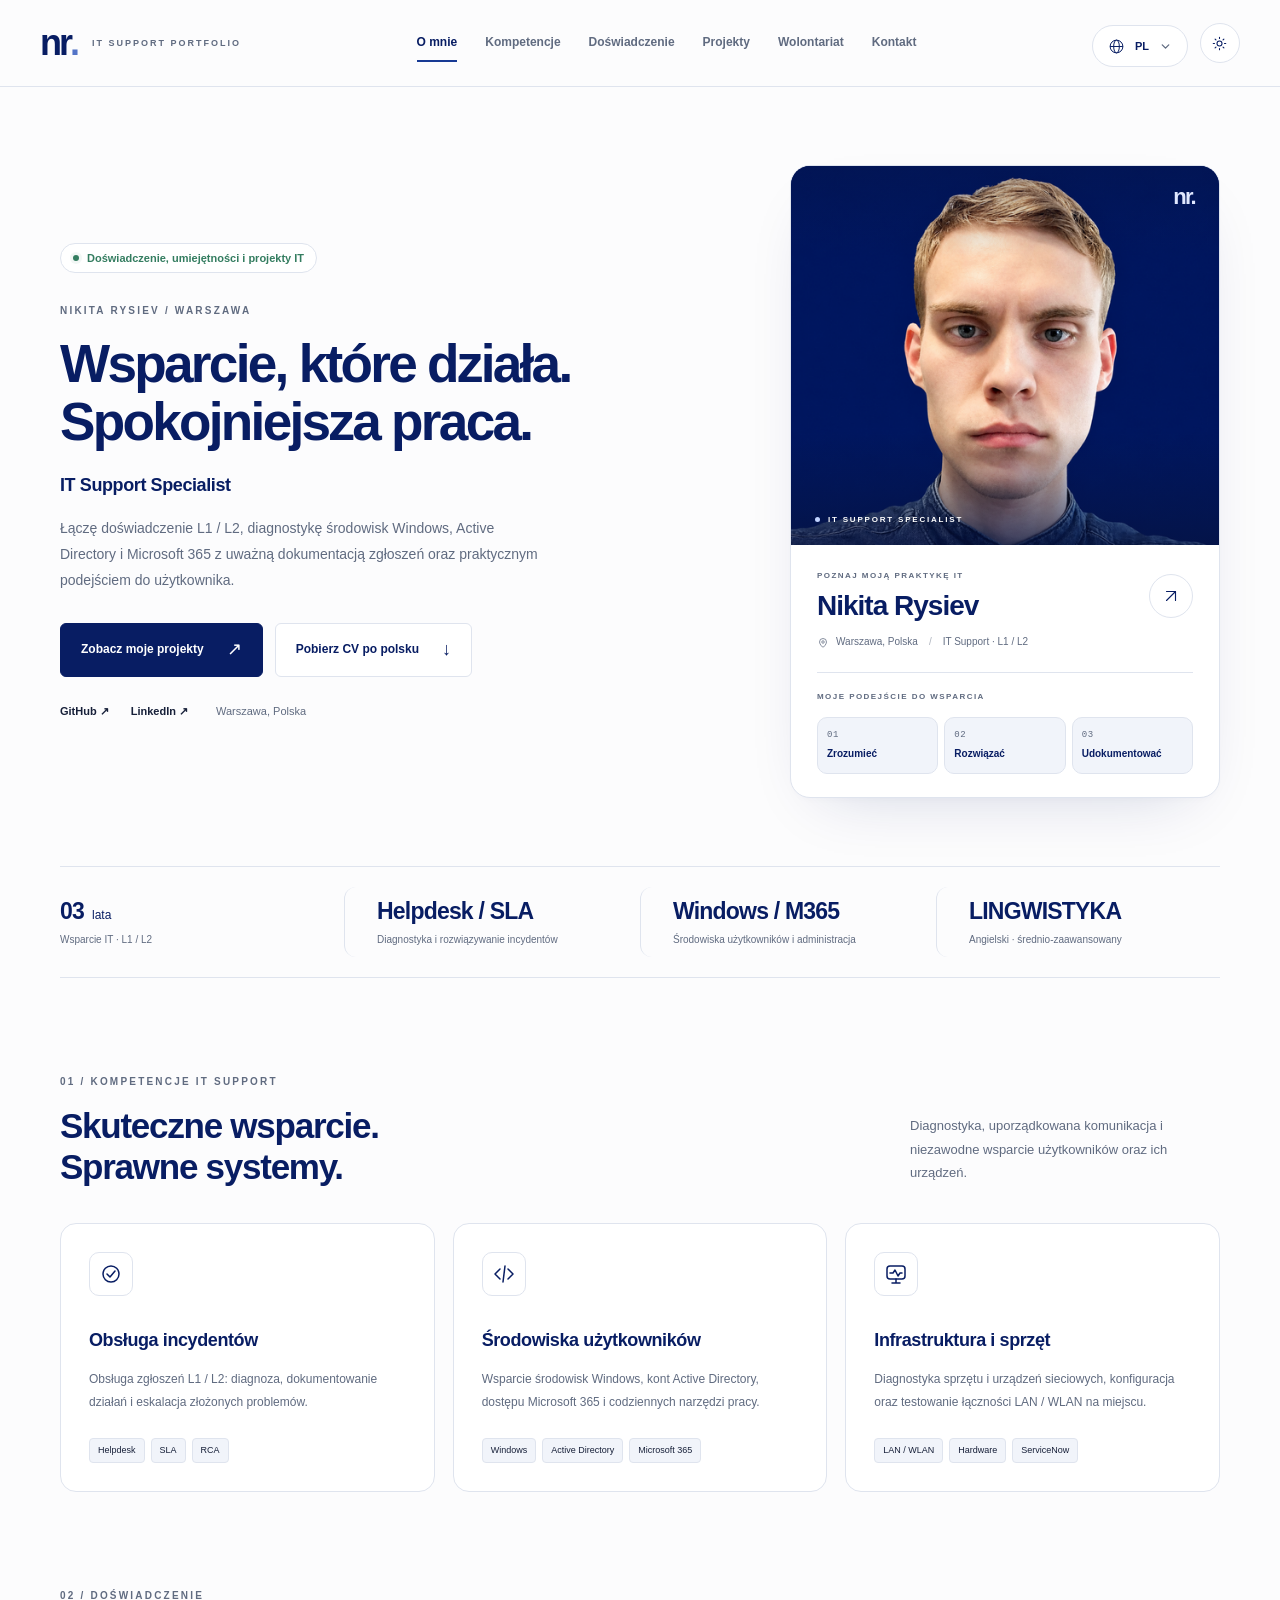
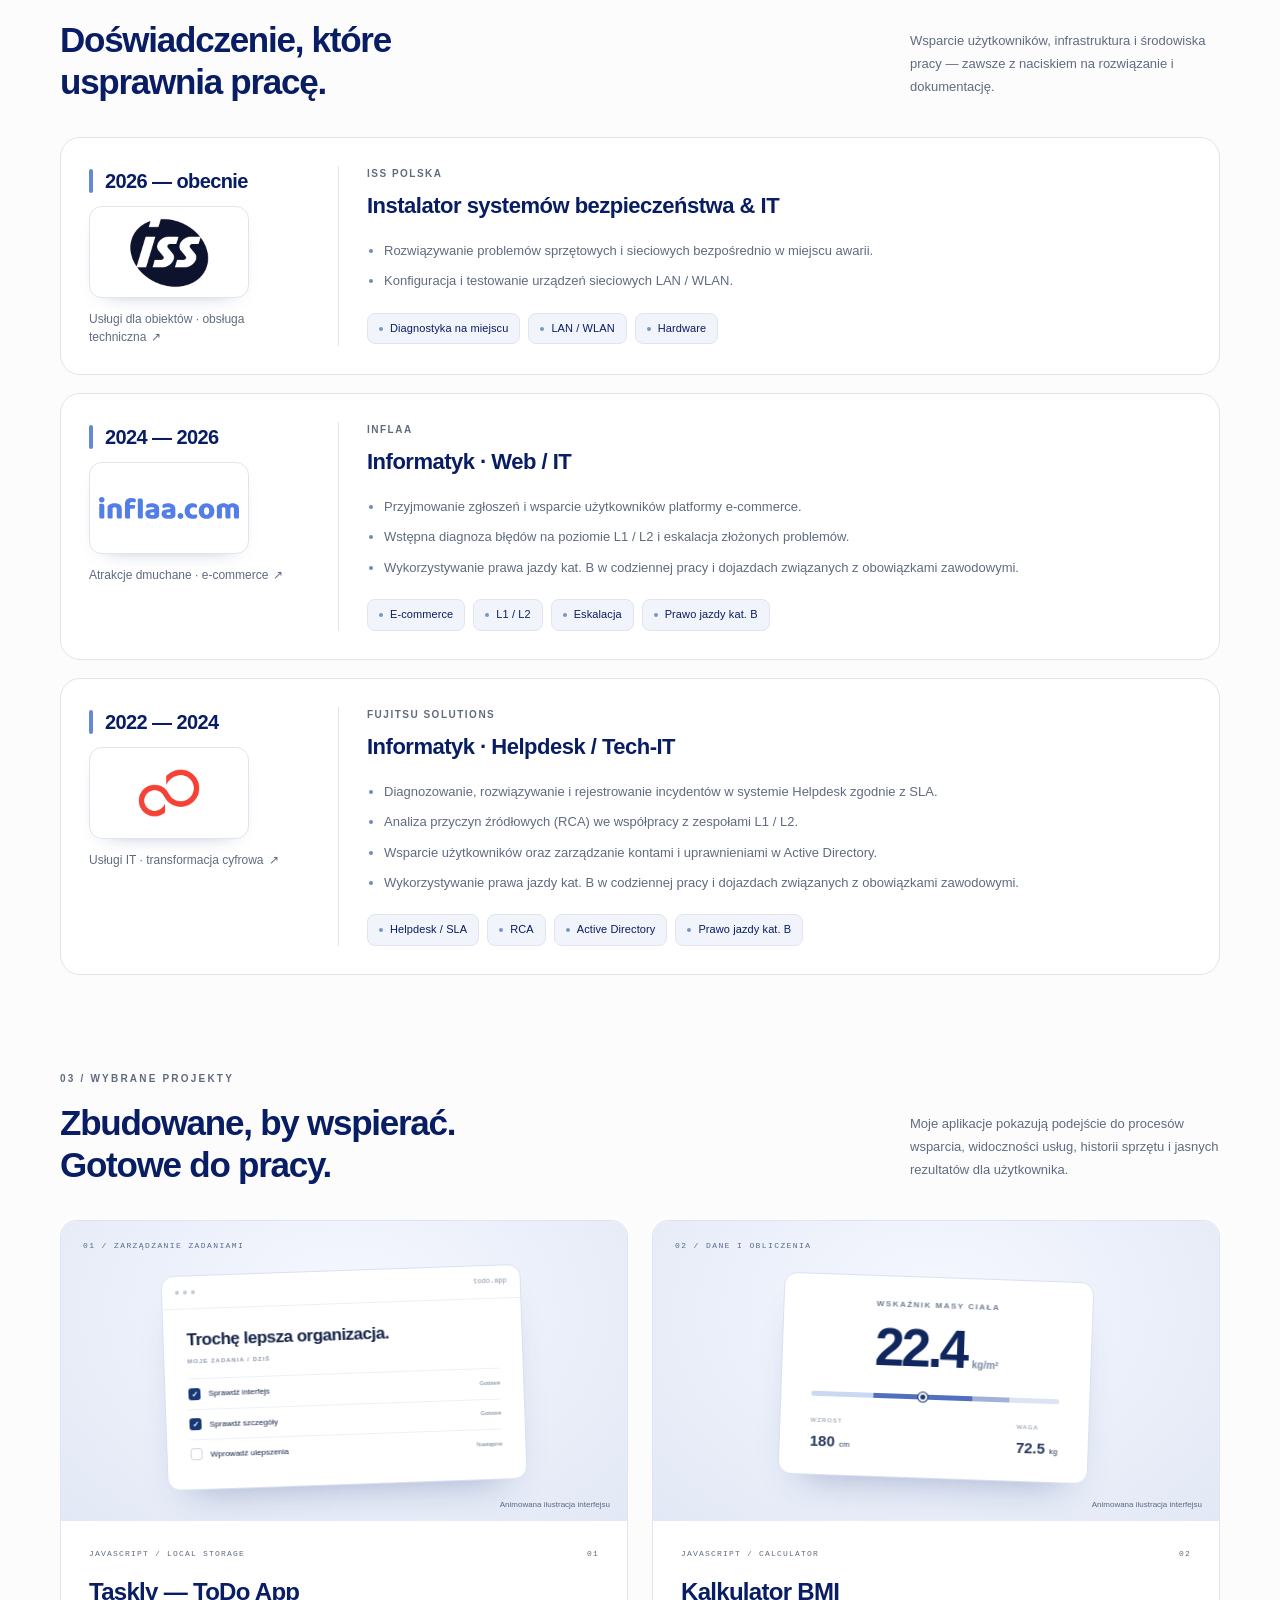
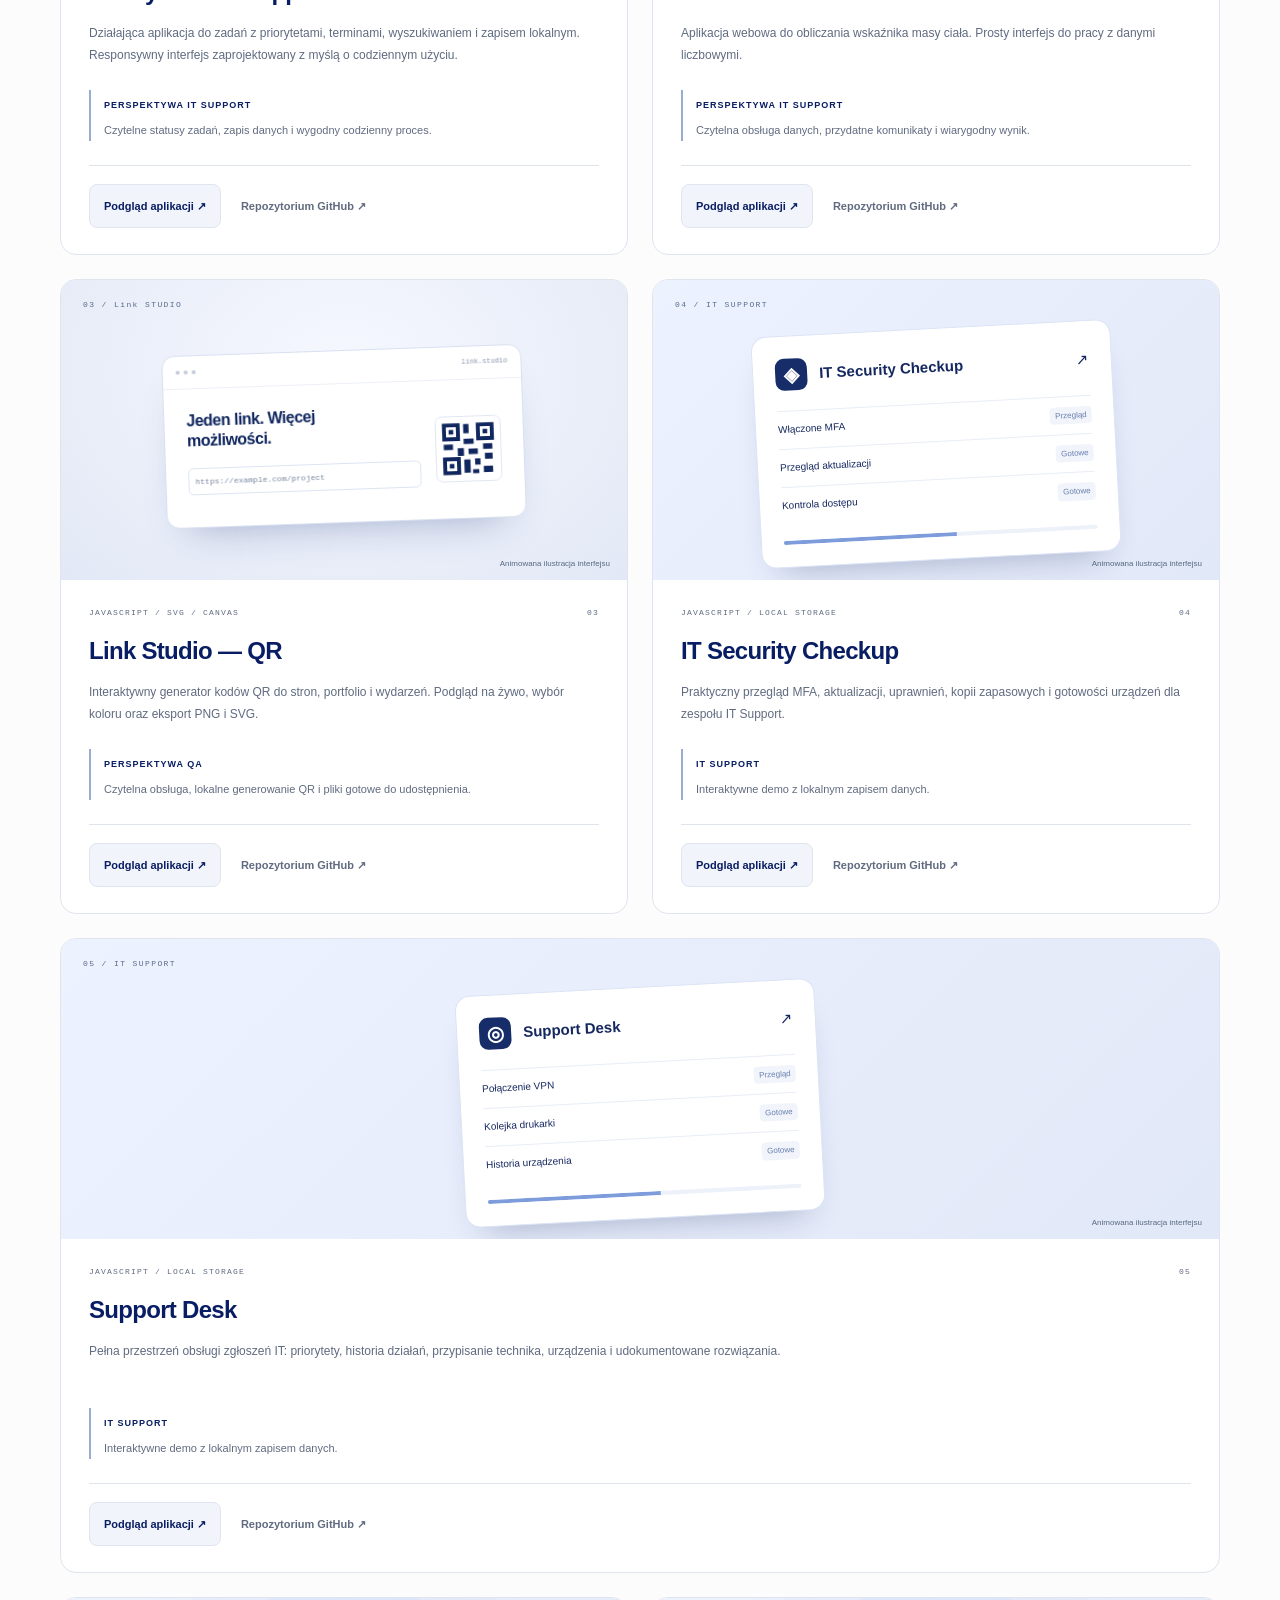
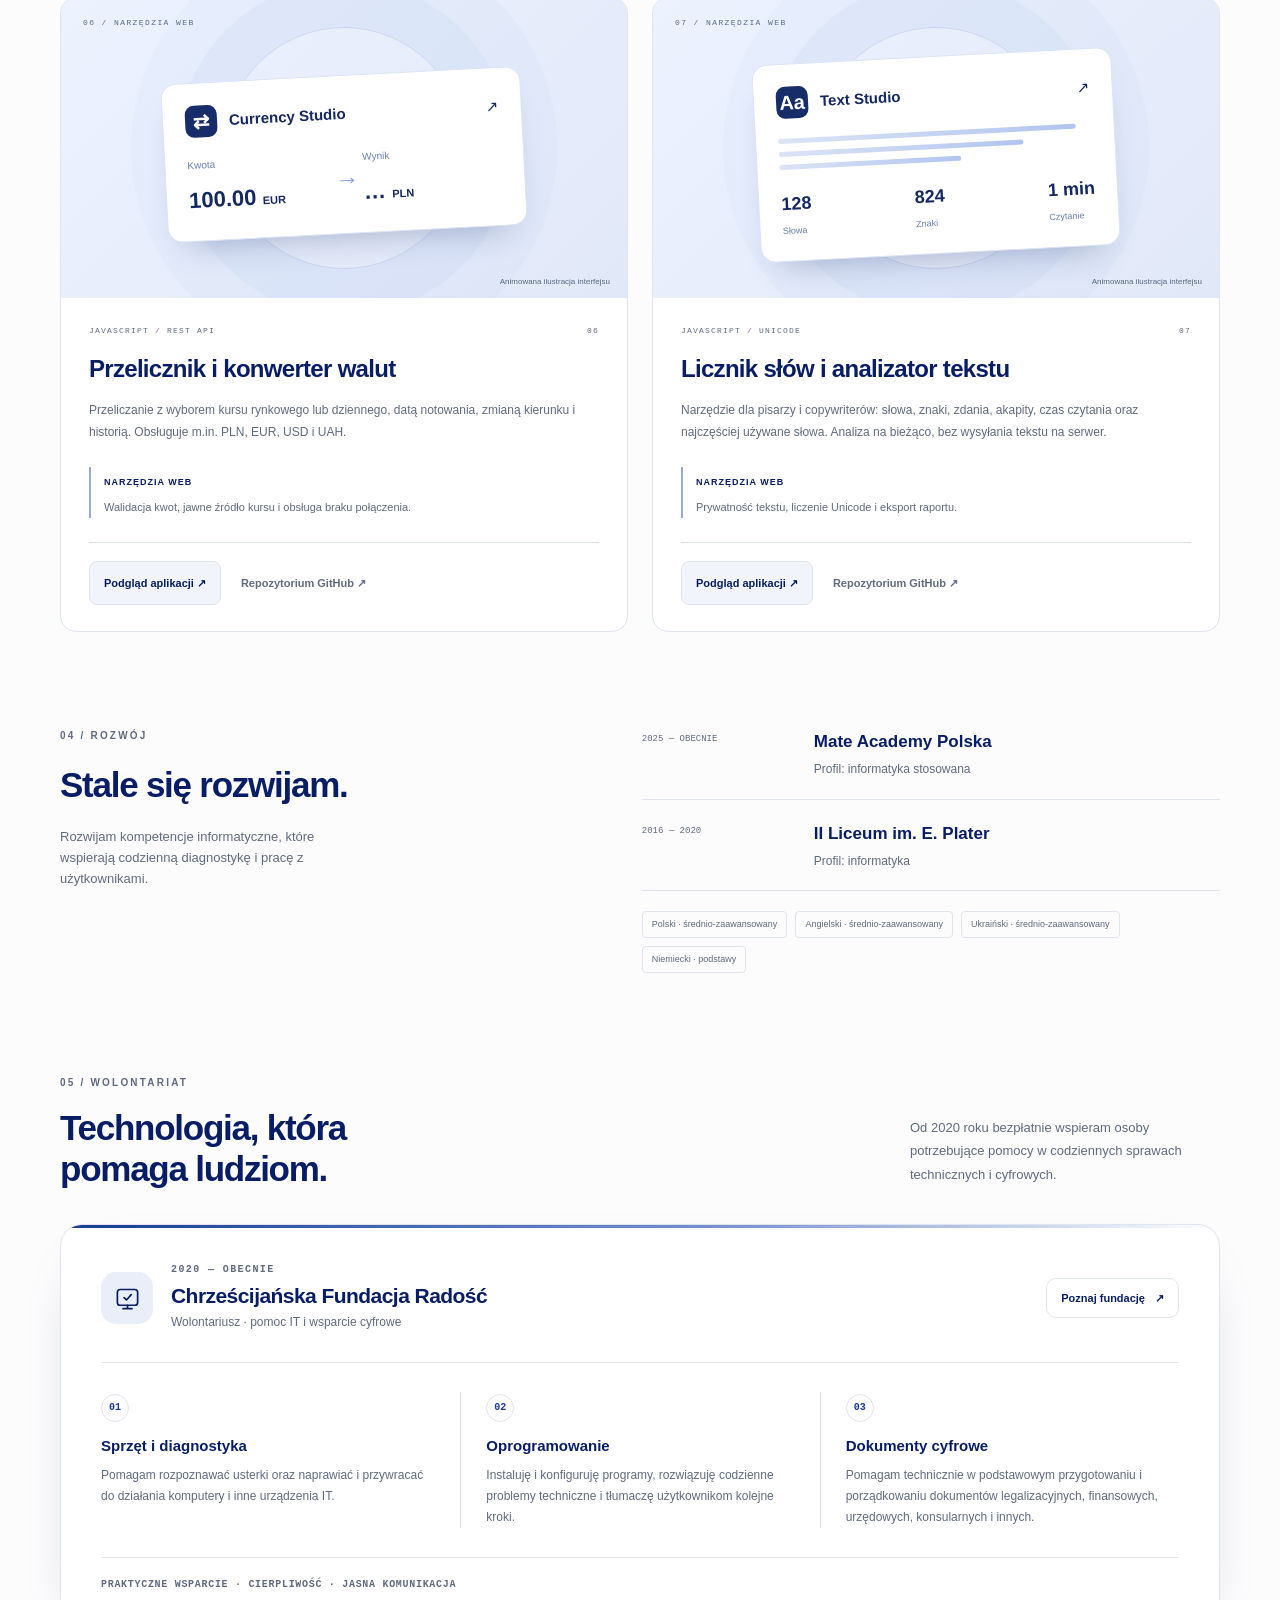
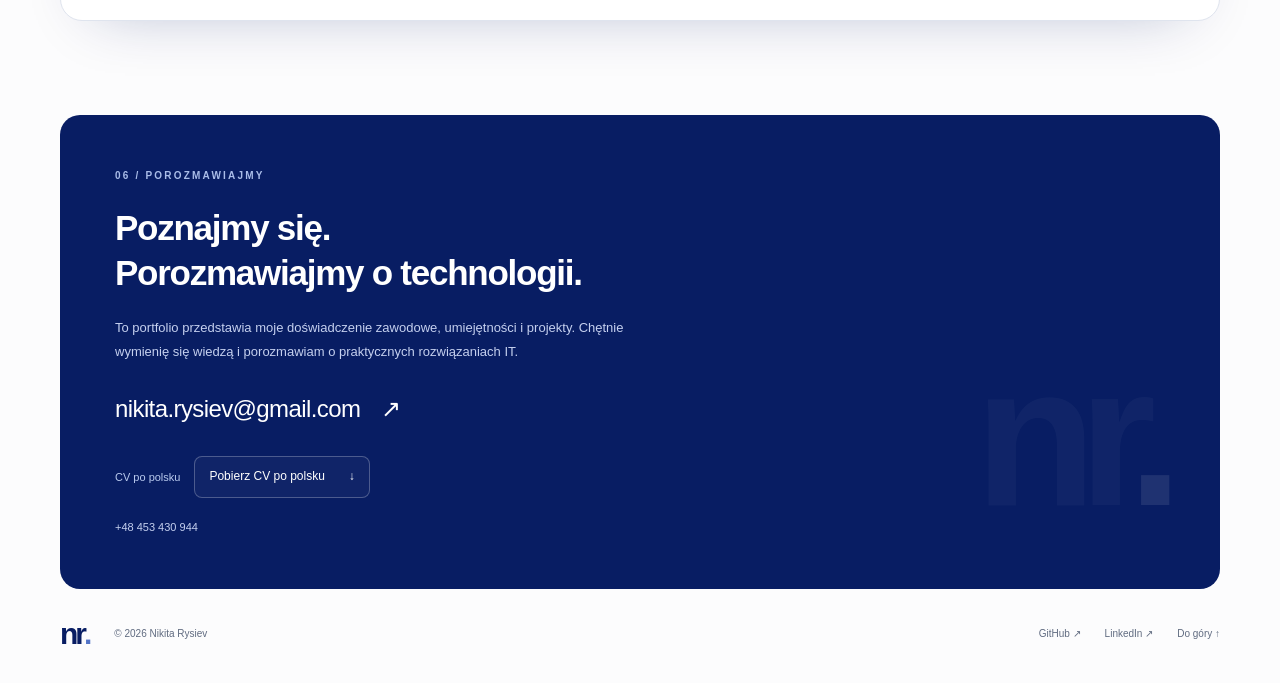
==== index.html @ bdb12c94 "Add files via upload" ====
<!doctype html>
<html lang="pl">
  <head>
    <meta charset="UTF-8" />
    <meta name="viewport" content="width=device-width, initial-scale=1" />
    <meta
      name="description"
      content="Nikita Rysiev — Specjalista IT. Wsparcie L1 / L2, diagnostyka, Windows, Active Directory i Microsoft 365."
    />
    <meta name="theme-color" content="#081d63" />
    <meta name="view-transition" content="same-origin" />
    <title>Nikita Rysiev — Specjalista IT Support</title>
    <link rel="icon" href="favicon.svg" type="image/svg+xml" />
    <script src="theme-init.js"></script>
    <link rel="stylesheet" href="styles.css?v=20261010-logo-layout" />
    <link rel="stylesheet" href="portrait.css?v=20260922-header2" />
    <script src="main.js?v=20261010" defer></script>
    <link rel="alternate" hreflang="pl" href="index.html" />
    <link rel="alternate" hreflang="en" href="index-en.html" />
    <link rel="alternate" hreflang="de" href="index-de.html" />
    <link rel="alternate" hreflang="uk" href="index-uk.html" />
    <link rel="stylesheet" href="motion.css?v=3" />
    <script src="motion.js?v=20260929-v5" defer></script>
  <link rel="stylesheet" href="refinement.css?v=20261010" />
<script src="refinement.js?v=20260929" defer></script>
<link rel="stylesheet" href="workspace-projects.css?v=20261010"><link rel="stylesheet" href="studio-card-motion.css">
    <link rel="stylesheet" href="volunteer.css?v=20261009" />
    <link rel="stylesheet" href="logo-layout.css?v=20261010-mobile-3" />
</head>
  <body>
    <a class="skip-link" href="#main">Przejdź do treści</a>
    <header class="site-header">
      <div class="nav-shell">
        <a
          class="brand"
          href="#about"
          aria-label="Nikita Rysiev — strona główna"
          >nr<span>.</span><span class="brand-caption">IT SUPPORT PORTFOLIO</span></a
        >
        <nav class="main-nav" id="navigation" aria-label="Nawigacja główna">
          <a href="#about">O mnie</a>
          <a href="#skills">Kompetencje</a>
          <a href="#experience">Doświadczenie</a>
          <a href="#projects">Projekty</a>
          <a href="#volunteer">Wolontariat</a>
          <a href="#contact">Kontakt</a>
        </nav>
        <div class="nav-tools">
          <details class="language-switch"><summary aria-label="Wybierz język"><svg viewBox="0 0 24 24" aria-hidden="true"><circle cx="12" cy="12" r="9"/><ellipse cx="12" cy="12" rx="4" ry="9"/><path d="M3 12h18"/></svg>PL<svg class="language-chevron" viewBox="0 0 16 16" aria-hidden="true"><path d="m4 6 4 4 4-4"/></svg></summary><nav aria-label="Wybierz język" class="language-options"><a href="index.html" lang="pl" hreflang="pl" aria-current="page">Polski<span>PL</span></a><a href="index-en.html" lang="en" hreflang="en">English<span>EN</span></a><a href="index-de.html" lang="de" hreflang="de">Deutsch<span>DE</span></a><a href="index-uk.html" lang="uk" hreflang="uk">Українська<span>UK</span></a></nav></details>
          <button
            class="icon-button"
            id="theme-toggle"
            type="button"
            aria-label="Włącz ciemny motyw"
            aria-pressed="false"
          >
            <svg viewBox="0 0 24 24" aria-hidden="true"><circle cx="12" cy="12" r="4"></circle><path d="M12 2v2m0 16v2M2 12h2m16 0h2M4.93 4.93l1.42 1.42m11.3 11.3 1.42 1.42M4.93 19.07l1.42-1.42m11.3-11.3 1.42-1.42"></path></svg>
          </button>
          <button
            class="icon-button menu-toggle"
            id="menu-toggle"
            type="button"
            aria-label="Menu"
            aria-expanded="false"
            aria-controls="navigation"
          >
            <svg viewBox="0 0 24 24" aria-hidden="true">
              <path d="M4 7h16M4 12h16M4 17h16"></path>
            </svg>
          </button>
        </div>
      </div>
    </header>
    <main id="main" class="container">
      <section class="hero" id="about" aria-labelledby="hero-title">
        <div class="hero-copy">
          <p class="availability"><span class="status-dot"></span><span>Doświadczenie, umiejętności i projekty IT</span></p>
          <p class="eyebrow hero-name">NIKITA RYSIEV / WARSZAWA</p>
          <h1 id="hero-title">Wsparcie, które działa.<br />Spokojniejsza praca.</h1>
          <p class="hero-role">
            IT Support Specialist
          </p>
          <p class="hero-description">
            Łączę doświadczenie L1 / L2, diagnostykę środowisk Windows,
            Active Directory i Microsoft 365 z uważną dokumentacją zgłoszeń
            oraz praktycznym podejściem do użytkownika.
          </p>
          <div class="hero-actions">
            <a class="button button-primary" href="#projects"
              ><span>Zobacz moje projekty</span
              ><span aria-hidden="true">↗</span></a
            ><a class="button button-secondary" href="CV_NIKITA_RYSIEV_IT_SUPPORT_PL.pdf" download="CV_NIKITA_RYSIEV_IT_SUPPORT_PL.pdf" hreflang="pl"><span>Pobierz CV po polsku</span><span aria-hidden="true">↓</span></a>
          </div>
          <div class="hero-links">
            <a
              href="https://github.com/webdevnikfull"
              target="_blank"
              rel="noopener noreferrer"
              >GitHub ↗</a
            ><a
              href="https://linkedin.com/in/nikita-rysiev-a4b7921b4/"
              target="_blank"
              rel="noopener noreferrer"
              >LinkedIn ↗</a
            ><span>Warszawa, Polska</span>
          </div>
        </div>
        <div class="hero-visual">
          <div class="portrait-frame">
            <div class="portrait-image-wrap">
              <img
                src="nikita-rysiev.png"
                alt="Nikita Rysiev"
                width="502"
                height="502"
                fetchpriority="high"
              />
              <div class="portrait-topline">
                <span aria-hidden="true"></span
                ><span class="portrait-monogram" aria-hidden="true">nr.</span>
              </div>
              <div class="portrait-photo-label">
                <span class="portrait-dot"></span>IT SUPPORT SPECIALIST
              </div>
            </div>
            <div class="portrait-details">
              <div class="portrait-identity">
                <div>
                  <p class="portrait-kicker">POZNAJ MOJĄ PRAKTYKĘ IT</p>
                  <p class="portrait-name">Nikita Rysiev</p>
                </div>
                <a
                  class="portrait-contact"
                  href="#contact"
                  aria-label="Kontakt — Nikita Rysiev"
                  ><svg viewBox="0 0 24 24" aria-hidden="true">
                    <path d="M6 18 18 6M6 6h12v12"></path></svg
                ></a>
              </div>
              <div class="portrait-location">
                <svg viewBox="0 0 24 24" aria-hidden="true">
                  <path
                    d="M19 10c0 5-7 11-7 11S5 15 5 10a7 7 0 1 1 14 0Z"
                  ></path>
                  <circle cx="12" cy="10" r="2.5"></circle></svg
                ><span>Warszawa, Polska</span
                ><span class="portrait-divider" aria-hidden="true">/</span
                ><span>IT Support · L1 / L2</span>
              </div>
              <div class="portrait-method">
                <p class="portrait-kicker">MOJE PODEJŚCIE DO WSPARCIA</p>
                <div class="portrait-steps">
                  <span><small>01</small><strong>Zrozumieć</strong></span
                  ><span><small>02</small><strong>Rozwiązać</strong></span
                  ><span><small>03</small><strong>Udokumentować</strong></span>
                </div>
              </div>
            </div>
          </div>
        </div>
      </section>
      <div class="facts-strip" aria-label="Profil zawodowy">
        <div>
          <strong>03<span>lata</span></strong>
          <p>Wsparcie IT · L1 / L2</p>
        </div>
        <div>
          <strong>Helpdesk / SLA</strong>
          <p>Diagnostyka i rozwiązywanie incydentów</p>
        </div>
        <div>
          <strong>Windows / M365</strong>
          <p>Środowiska użytkowników i administracja</p>
        </div>
        <div>
          <strong>LINGWISTYKA</strong>
          <p>Angielski · średnio-zaawansowany</p>
        </div>
      </div>

      <section class="section" id="skills" aria-labelledby="skills-title">
        <div class="section-heading">
          <div>
            <p class="eyebrow">01 / KOMPETENCJE IT SUPPORT</p>
            <h2 id="skills-title">
              Skuteczne wsparcie.<br />Sprawne systemy.
            </h2>
          </div>
          <p class="section-intro">
            Diagnostyka, uporządkowana komunikacja i niezawodne wsparcie
            użytkowników oraz ich urządzeń.
          </p>
        </div>
        <div class="skills-grid">
          <article class="skill-card">
            <span class="skill-symbol" aria-hidden="true"><svg viewBox="0 0 24 24"><circle cx="12" cy="12" r="8"/><path d="m8 12 3 3 5-6"/></svg></span>
            <h3>Obsługa incydentów</h3>
            <p>Obsługa zgłoszeń L1 / L2: diagnoza, dokumentowanie działań i eskalacja złożonych problemów.</p>
            <div class="tags"><span>Helpdesk</span><span>SLA</span><span>RCA</span></div>
          </article>
          <article class="skill-card">
            <span class="skill-symbol" aria-hidden="true"><svg viewBox="0 0 24 24"><path d="m8 7-5 5 5 5m8-10 5 5-5 5m-3-13-2 16"/></svg></span>
            <h3>Środowiska użytkowników</h3>
            <p>Wsparcie środowisk Windows, kont Active Directory, dostępu Microsoft 365 i codziennych narzędzi pracy.</p>
            <div class="tags"><span>Windows</span><span>Active Directory</span><span>Microsoft 365</span></div>
          </article>
          <article class="skill-card">
            <span class="skill-symbol" aria-hidden="true"><svg viewBox="0 0 24 24"><rect x="3" y="4" width="18" height="13" rx="3"/><path d="M8 21h8m-4-4v4M6 11h3l2-3 3 6 2-3h2"/></svg></span>
            <h3>Infrastruktura i sprzęt</h3>
            <p>Diagnostyka sprzętu i urządzeń sieciowych, konfiguracja oraz testowanie łączności LAN / WLAN na miejscu.</p>
            <div class="tags"><span>LAN / WLAN</span><span>Hardware</span><span>ServiceNow</span></div>
          </article>
        </div>
      </section>

      <section
        class="section experience-section"
        id="experience"
        aria-labelledby="experience-title"
      >
        <div class="section-heading">
          <div>
            <p class="eyebrow">02 / DOŚWIADCZENIE</p>
            <h2 id="experience-title">Doświadczenie, które<br>usprawnia pracę.</h2>
          </div>
          <p class="section-intro">Wsparcie użytkowników, infrastruktura i środowiska pracy — zawsze z naciskiem na rozwiązanie i dokumentację.</p>
        </div>
        <div class="timeline">
          <article class="experience-row"><div class="experience-date"><span class="career-years">2026 — obecnie</span><a class="company-logo company-logo--iss company-logo-link" href="https://www.pl.issworld.com/" target="_blank" rel="noopener noreferrer" aria-label="ISS Polska — Usługi dla obiektów · obsługa techniczna (oficjalna strona firmy)"><img src="brand-logos/iss.png" alt="ISS Polska logo" width="116" height="82" loading="lazy" decoding="async"></a><a class="experience-area experience-area-link" href="https://www.pl.issworld.com/" target="_blank" rel="noopener noreferrer" aria-label="ISS Polska — Usługi dla obiektów · obsługa techniczna (oficjalna strona firmy)">Usługi dla obiektów · obsługa techniczna<span class="external-arrow" aria-hidden="true">↗</span></a></div><div class="experience-detail"><p class="company">ISS POLSKA</p><h3>Instalator systemów bezpieczeństwa &amp; IT</h3><ul><li>Rozwiązywanie problemów sprzętowych i sieciowych bezpośrednio w miejscu awarii.</li><li>Konfiguracja i testowanie urządzeń sieciowych LAN / WLAN.</li></ul><div class="experience-tags"><span>Diagnostyka na miejscu</span><span>LAN / WLAN</span><span>Hardware</span></div></div></article>
          <article class="experience-row"><div class="experience-date"><span class="career-years">2024 — 2026</span><a class="company-logo company-logo--inflaa company-logo-link" href="https://inflaa.com/" target="_blank" rel="noopener noreferrer" aria-label="INFLAA — Atrakcje dmuchane · e-commerce (oficjalna strona firmy)"><img src="brand-logos/inflaa.svg" alt="INFLAA logo" width="140" height="22" loading="lazy" decoding="async"></a><a class="experience-area experience-area-link" href="https://inflaa.com/" target="_blank" rel="noopener noreferrer" aria-label="INFLAA — Atrakcje dmuchane · e-commerce (oficjalna strona firmy)">Atrakcje dmuchane · e-commerce<span class="external-arrow" aria-hidden="true">↗</span></a></div><div class="experience-detail"><p class="company">INFLAA</p><h3>Informatyk · Web / IT</h3><ul><li>Przyjmowanie zgłoszeń i wsparcie użytkowników platformy e-commerce.</li><li>Wstępna diagnoza błędów na poziomie L1 / L2 i eskalacja złożonych problemów.</li><li>Wykorzystywanie prawa jazdy kat. B w codziennej pracy i dojazdach związanych z obowiązkami zawodowymi.</li></ul><div class="experience-tags"><span>E-commerce</span><span>L1 / L2</span><span>Eskalacja</span><span>Prawo jazdy kat. B</span></div></div></article>
          <article class="experience-row"><div class="experience-date"><span class="career-years">2022 — 2024</span><a class="company-logo company-logo--fujitsu company-logo-link" href="https://global.fujitsu/pl-PL" target="_blank" rel="noopener noreferrer" aria-label="Fujitsu — Usługi IT · transformacja cyfrowa (oficjalna strona firmy)"><img src="brand-logos/fujitsu.png" alt="Fujitsu logo" width="66" height="66" loading="lazy" decoding="async"></a><a class="experience-area experience-area-link" href="https://global.fujitsu/pl-PL" target="_blank" rel="noopener noreferrer" aria-label="Fujitsu — Usługi IT · transformacja cyfrowa (oficjalna strona firmy)">Usługi IT · transformacja cyfrowa<span class="external-arrow" aria-hidden="true">↗</span></a></div><div class="experience-detail"><p class="company">FUJITSU SOLUTIONS</p><h3>Informatyk · Helpdesk / Tech-IT</h3><ul><li>Diagnozowanie, rozwiązywanie i rejestrowanie incydentów w systemie Helpdesk zgodnie z SLA.</li><li>Analiza przyczyn źródłowych (RCA) we współpracy z zespołami L1 / L2.</li><li>Wsparcie użytkowników oraz zarządzanie kontami i uprawnieniami w Active Directory.</li><li>Wykorzystywanie prawa jazdy kat. B w codziennej pracy i dojazdach związanych z obowiązkami zawodowymi.</li></ul><div class="experience-tags"><span>Helpdesk / SLA</span><span>RCA</span><span>Active Directory</span><span>Prawo jazdy kat. B</span></div></div></article>
        </div>
      </section>

      <section class="section" id="projects" aria-labelledby="projects-title">
        <div class="section-heading">
          <div>
            <p class="eyebrow">03 / WYBRANE PROJEKTY</p>
            <h2 id="projects-title">
              Zbudowane, by wspierać.<br />Gotowe do pracy.
            </h2>
          </div>
          <p class="section-intro">
            Moje aplikacje pokazują podejście do procesów wsparcia, widoczności
            usług, historii sprzętu i jasnych rezultatów dla użytkownika.
          </p>
        </div>
        <div class="projects-grid">
          <article class="project-card">
            <div class="project-visual todo-visual" aria-hidden="true">
              <span class="visual-label">01 / ZARZĄDZANIE ZADANIAMI</span>
              <div class="mock-window">
                <div class="window-bar">
                  <i></i><i></i><i></i><span>todo.app</span>
                </div>
                <div class="todo-body">
                  <div class="mock-title">
                    Trochę lepsza organizacja.<span>MOJE ZADANIA / DZIŚ</span>
                  </div>
                  <div class="mock-task">
                    <b>✓</b><span>Sprawdź interfejs</span><em>Gotowe</em>
                  </div>
                  <div class="mock-task">
                    <b>✓</b><span>Sprawdź szczegóły</span><em>Gotowe</em>
                  </div>
                  <div class="mock-task pending">
                    <b></b><span>Wprowadź ulepszenia</span><em>Następne</em>
                  </div>
                </div>
              </div>
              <span class="visual-footnote">Animowana ilustracja interfejsu</span>
            </div>
            <div class="project-content">
              <div class="project-meta">
                <span>JAVASCRIPT / LOCAL STORAGE</span><span>01</span>
              </div>
              <h3>Taskly — ToDo App</h3>
              <p>
                Działająca aplikacja do zadań z priorytetami, terminami,
                wyszukiwaniem i zapisem lokalnym. Responsywny interfejs
                zaprojektowany z myślą o codziennym użyciu.
              </p>
              <div class="qa-note">
                <span>PERSPEKTYWA IT SUPPORT</span>
                <p>
                  Czytelne statusy zadań, zapis danych i wygodny codzienny proces.
                </p>
              </div>
              <div class="project-links">
                <a
                  href="https://webdevnikfull.github.io/nr._taskly./"
                  target="_blank"
                  rel="noopener noreferrer"
                  >Podgląd aplikacji ↗</a
                >
                <a
                  href="https://github.com/webdevnikfull/nr._taskly."
                  target="_blank"
                  rel="noopener noreferrer"
                  >Repozytorium GitHub ↗</a
                >
              </div>
            </div>
          </article>
          <article class="project-card">
            <div class="project-visual bmi-visual" aria-hidden="true">
              <span class="visual-label">02 / DANE I OBLICZENIA</span>
              <div class="bmi-mock">
                <span class="micro-label">WSKAŹNIK MASY CIAŁA</span>
                <div class="bmi-value">22.4<span>kg/m²</span></div>
                <div class="bmi-scale"><i></i></div>
                <div class="bmi-inputs">
                  <span
                    >WZROST<strong>180 <small>cm</small></strong></span
                  ><span
                    >WAGA<strong>72.5 <small>kg</small></strong></span
                  >
                </div>
              </div>
              <span class="visual-footnote">Animowana ilustracja interfejsu</span>
            </div>
            <div class="project-content">
              <div class="project-meta">
                <span>JAVASCRIPT / CALCULATOR</span><span>02</span>
              </div>
              <h3>Kalkulator BMI</h3>
              <p>
                Aplikacja webowa do obliczania wskaźnika masy ciała. Prosty
                interfejs do pracy z danymi liczbowymi.
              </p>
              <div class="qa-note">
                <span>PERSPEKTYWA IT SUPPORT</span>
                <p>
                  Czytelna obsługa danych, przydatne komunikaty i wiarygodny wynik.
                </p>
              </div>
              <div class="project-links">
                <a
                  href="https://webdevnikfull.github.io/nr._bmi.calculator"
                  target="_blank"
                  rel="noopener noreferrer"
                  >Podgląd aplikacji ↗</a
                >
                <a
                  href="https://github.com/webdevnikfull/nr._bmi.calculator"
                  target="_blank"
                  rel="noopener noreferrer"
                  >Repozytorium GitHub ↗</a
                >
              </div>
            </div>
          </article>
          <article class="project-card">
            <div class="project-visual tool-visual" aria-hidden="true">
              <span class="visual-label">03 / Link STUDIO</span>
              <div class="tool-preview"><div class="window-bar"><i></i><i></i><i></i><span>link.studio</span></div><div class="link-demo"><div><div class="mock-title">Jeden link. Więcej możliwości.</div><div class="link-field">https://example.com/project</div></div><div class="qr-demo"><svg viewBox="0 0 70 70" aria-hidden="true"><path d="M4 4h18v18H4zM48 4h18v18H48zM4 48h18v18H4z" fill="none" stroke="currentColor" stroke-width="5"/><path d="M10 10h6v6h-6zM54 10h6v6h-6zM10 54h6v6h-6zM29 3h7v12h-7zM29 22h13v7H29zM3 29h12v7H3zM21 34h8v10h-8zM35 35h12v7H35zM54 29h12v7H54zM29 49h8v17h-8zM43 48h7v8h-7zM56 41h10v8H56zM54 58h12v8H54zM40 62h8v5h-8z" fill="currentColor"/></svg><i></i></div></div></div><span class="visual-footnote">Animowana ilustracja interfejsu</span>
            </div>
            <div class="project-content">
              <div class="project-meta">
                <span>JAVASCRIPT / SVG / CANVAS</span><span>03</span>
              </div>
              <h3>Link Studio — QR</h3>
              <p>Interaktywny generator kodów QR do stron, portfolio i wydarzeń. Podgląd na żywo, wybór koloru oraz eksport PNG i SVG.</p>
              <div class="qa-note"><span>Perspektywa QA</span><p>Czytelna obsługa, lokalne generowanie QR i pliki gotowe do udostępnienia.</p></div><div class="project-links">
                <a href="https://webdevnikfull.github.io/nr._link-studio/" target="_blank" rel="noopener noreferrer">Podgląd aplikacji ↗</a>
                <a href="https://github.com/webdevnikfull/nr._link-studio/" target="_blank" rel="noopener noreferrer">Repozytorium GitHub ↗</a>
              </div>
            </div>
          </article>
        </div>
      </section>

      <section class="workspace-feature section" id="workspace" aria-labelledby="workspace-title">
        <div class="workspace-feature-head">
          <div>
            <p class="eyebrow">04 / IT WORKSPACE</p>
            <h2 id="workspace-title">Jedna przestrzeń.<br />Pełniejszy obraz pracy.</h2>
          </div>
          <p class="section-intro">Połączone narzędzia do wsparcia IT, monitoringu, kontroli jakości i ewidencji sprzętu.</p>
        </div>
        <div class="workspace-flow" aria-label="Połączony proces pracy">
          <a href="it-workspace/#desk"><span>01</span><strong>Support Desk</strong><small>Zgłoszenia i rozwiązania</small><b>↗</b></a>
          <i aria-hidden="true">→</i>
          <a href="it-workspace/#monitor"><span>02</span><strong>Service Monitor</strong><small>Dostępność i incydenty</small><b>↗</b></a>
          <i aria-hidden="true">→</i>
          <a href="it-workspace/#qa"><span>03</span><strong>QA Lab</strong><small>Scenariusze i dowody</small><b>↗</b></a>
          <i aria-hidden="true">→</i>
          <a href="it-workspace/#assets"><span>04</span><strong>Asset Manager</strong><small>Urządzenia i historia</small><b>↗</b></a>
        </div>
        <div class="workspace-feature-foot"><span>IT SUPPORT × QA × AUTOMATION</span><a class="button button-primary" href="it-workspace/">Otwórz IT Workspace <span aria-hidden="true">↗</span></a></div>
      </section>

      <section
        class="section education-section"
        id="education"
        aria-labelledby="education-title"
      >
        <div class="education-heading">
          <p class="eyebrow">04 / ROZWÓJ</p>
          <h2 id="education-title">Stale się rozwijam.</h2>
          <p>Rozwijam kompetencje informatyczne, które wspierają codzienną diagnostykę i pracę z użytkownikami.</p>
        </div>
        <div class="education-list">
          <article>
            <span class="education-date">2025 — OBECNIE</span>
            <h3>Mate Academy Polska</h3>
            <p>Profil: informatyka stosowana</p>
          </article>
          <article>
            <span class="education-date">2016 — 2020</span>
            <h3>II Liceum im. E. Plater</h3>
            <p>Profil: informatyka</p>
          </article>
          <div class="languages"><span>Polski · średnio-zaawansowany</span><span>Angielski · średnio-zaawansowany</span
            ><span>Ukraiński · średnio-zaawansowany</span><span>Niemiecki · podstawy</span></div>
        </div>
      </section>

      <section class="section volunteer-section" id="volunteer" aria-labelledby="volunteer-title">
        <div class="section-heading volunteer-heading">
          <div><p class="eyebrow">05 / WOLONTARIAT</p><h2 id="volunteer-title">Technologia, która<br />pomaga ludziom.</h2></div>
          <p class="section-intro">Od 2020 roku bezpłatnie wspieram osoby potrzebujące pomocy w codziennych sprawach technicznych i cyfrowych.</p>
        </div>
        <article class="volunteer-card">
          <div class="volunteer-card-head">
            <span class="volunteer-mark" aria-hidden="true"><svg viewBox="0 0 24 24" fill="none" stroke="currentColor" stroke-width="1.5" stroke-linecap="round" stroke-linejoin="round"><rect x="3" y="4" width="18" height="14" rx="2.5"/><path d="M8 21h8M12 18v3M9 11.2l2.1 2.1 4.2-4.7"/></svg></span>
            <div class="volunteer-identity"><span class="volunteer-period">2020 — OBECNIE</span><h3>Chrześcijańska Fundacja Radość</h3><p>Wolontariusz · pomoc IT i wsparcie cyfrowe</p></div>
            <a class="volunteer-site" href="https://fundacja-radosc.pl/" target="_blank" rel="noopener noreferrer">Poznaj fundację<span aria-hidden="true">↗</span></a>
          </div>
          <div class="volunteer-grid">
            <div class="volunteer-item"><span class="volunteer-index">01</span><h4>Sprzęt i diagnostyka</h4><p>Pomagam rozpoznawać usterki oraz naprawiać i przywracać do działania komputery i inne urządzenia IT.</p></div>
            <div class="volunteer-item"><span class="volunteer-index">02</span><h4>Oprogramowanie</h4><p>Instaluję i konfiguruję programy, rozwiązuję codzienne problemy techniczne i tłumaczę użytkownikom kolejne kroki.</p></div>
            <div class="volunteer-item"><span class="volunteer-index">03</span><h4>Dokumenty cyfrowe</h4><p>Pomagam technicznie w podstawowym przygotowaniu i porządkowaniu dokumentów legalizacyjnych, finansowych, urzędowych, konsularnych i innych.</p></div>
          </div>
          <p class="volunteer-footnote">Praktyczne wsparcie · cierpliwość · jasna komunikacja</p>
        </article>
      </section>

      <section
        class="contact-section"
        id="contact"
        aria-labelledby="contact-title"
      >
        <div class="contact-text">
          <p class="eyebrow">06 / POROZMAWIAJMY</p>
          <h2 id="contact-title">Poznajmy się.<br />Porozmawiajmy o technologii.</h2><p>To portfolio przedstawia moje doświadczenie zawodowe, umiejętności i projekty. Chętnie wymienię się wiedzą i porozmawiam o praktycznych rozwiązaniach IT.</p>
          <a class="contact-email" href="mailto:nikita.rysiev@gmail.com"
            >nikita.rysiev@gmail.com <span aria-hidden="true">↗</span></a
          >
          <div class="cv-downloads"><span>CV po polsku</span><a href="CV_NIKITA_RYSIEV_IT_SUPPORT_PL.pdf" download="CV_NIKITA_RYSIEV_IT_SUPPORT_PL.pdf" hreflang="pl">Pobierz CV po polsku <span aria-hidden="true">↓</span></a></div><div class="contact-links"><a href="tel:+48453430944">+48 453 430 944</a></div>
        </div>
        <div class="contact-monogram" aria-hidden="true">nr<span>.</span></div>
      </section>
    </main>
    <footer class="footer container">
      <a class="brand" href="#about">nr<span>.</span></a>
      <p>© <span id="year">2026</span> Nikita Rysiev</p>
      <div>
        <a
          href="https://github.com/webdevnikfull"
          target="_blank"
          rel="noopener noreferrer"
          >GitHub ↗</a
        ><a
          href="https://linkedin.com/in/nikita-rysiev-a4b7921b4/"
          target="_blank"
          rel="noopener noreferrer"
          >LinkedIn ↗</a
        ><a href="#about">Do góry ↑</a>
      </div>
    </footer>
  <script src="studio-repositories.js?v=20261010-live2" defer></script>
  <script src="workspace-projects.js?v=20261010-live2" defer></script></body>
</html>
---- styles.css ----
/* Design tokens: the white and navy palette of Nikita's CV. */
:root {
  color-scheme:light;
  --bg:#fcfcfd;
  --surface:#fff;
  --surface-alt:#f1f4fa;
  --text:#172039;
  --muted:#606b80;
  --navy:#081d63;
  --accent:#173a94;
  --line:#dfe4ee;
  --soft:#e9eef9;
  --green:#347d60;
  --radius:16px;
  --shadow:0 22px 60px -35px #071b6350
}

:root[data-theme="dark"] {
  color-scheme:dark;
  --bg:#0d1425;
  --surface:#141e33;
  --surface-alt:#192640;
  --text:#edf2ff;
  --muted:#aebad0;
  --navy:#c1d0ff;
  --accent:#b3c8ff;
  --line:#2d3a53;
  --soft:#22304f;
  --green:#8cd5b0;
  --shadow:0 22px 60px -35px #0009
}

* {
  box-sizing:border-box;
}

html {
  scroll-behavior:smooth;
  scroll-padding-top:100px
}

body {
  margin:0;
  background:var(--bg);
  color:var(--text);
  font-family:Inter,"Segoe UI",Arial,sans-serif;
  font-size:16px;
  line-height:1.65;
  -webkit-font-smoothing:antialiased
}

a {
  color:inherit;
  text-decoration:none
}

button {
  font:inherit;
  cursor:pointer
}

button,a {
  -webkit-tap-highlight-color:transparent;
}

button:focus-visible,a:focus-visible {
  outline:3px solid #698ef0;
  outline-offset:5px
}

img {
  display:block;
  max-width:100%;
}

h1,h2,h3,p {
  margin:0;
}

h1,h2,h3 {
  color:var(--navy);
}

::selection {
  background:#cad8ff;
  color:#081d63
}

.container {
  width:min(1160px,calc(100% - 80px));
  margin-inline:auto;
}

.skip-link {
  position:fixed;
  top:-70px;
  left:16px;
  padding:12px;
  background:var(--surface);
  z-index:100
}

.skip-link:focus {
  top:12px;
}

.site-header {
  position:sticky;
  top:0;
  z-index:20;
  background:var(--bg);
  border-bottom:1px solid var(--line)
}

.nav-shell {
  width:min(1280px,calc(100% - 80px));
  height:86px;
  margin:auto;
  display:flex;
  align-items:center;
  justify-content:space-between;
  gap:24px
}

.brand {
  display:inline-flex;
  align-items:baseline;
  font-size:36px;
  font-weight:850;
  letter-spacing:-3px;
  line-height:1;
  color:var(--navy)
}

.brand>span:first-child {
  color:#5374c7;
}

.brand-caption {
  font-size:9px;
  letter-spacing:2px;
  font-weight:700;
  margin-left:15px;
  align-self:center;
  color:var(--muted)
}

.main-nav {
  display:flex;
  align-items:center;
  gap:28px
}

.main-nav a {
  font-size:12px;
  font-weight:600;
  color:var(--muted);
  position:relative;
  padding:12px 0
}

.main-nav a:hover,.main-nav a.is-active {
  color:var(--navy);
}

.main-nav a.is-active:after {
  content:"";
  position:absolute;
  bottom:3px;
  left:0;
  width:16px;
  height:2px;
  background:var(--accent)
}

.nav-tools {
  display:flex;
  gap:12px;
  align-items:center
}

.language-toggle,.icon-button {
  border:1px solid var(--line);
  color:var(--navy);
  background:var(--surface);
  height:36px;
  min-width:36px;
  border-radius:50%;
  display:grid;
  place-items:center
}

::view-transition-old(root),
::view-transition-new(root) {
  animation-duration:0.35s;
  animation-timing-function:cubic-bezier(0.4, 0, 0.2, 1);
  mix-blend-mode:normal;
  height:100%;
  overflow:clip;
}

::view-transition-group(root) {
  animation-duration:0.35s;
  animation-timing-function:cubic-bezier(0.4, 0, 0.2, 1);
  transform-origin:top center;
}

::view-transition-old(root) {
  animation-name:strictFadeOut;
}

::view-transition-new(root) {
  animation-name:strictFadeIn;
}

@keyframes strictFadeOut {
  from {
    opacity:1;
    transform:none;
  }
  to {
    opacity:0;
    transform:none;
  }
}

@keyframes strictFadeIn {
  from {
    opacity:0;
    transform:none;
  }
  to {
    opacity:1;
    transform:none;
  }
}

.language-toggle {
  font-size:10px;
  font-weight:700;
  transition: transform 0.2s cubic-bezier(0.2, 0.8, 0.2, 1), background-color 0.2s ease, color 0.2s ease
}

.language-toggle:hover {
  opacity:0.8;
}

.language-toggle:active {
  transform:scale(0.92);
}

.icon-button svg {
  width:15px;
  height:15px;
  fill:none;
  stroke:currentColor;
  stroke-width:1.7;
  stroke-linecap:round;
  stroke-linejoin:round
}

.menu-toggle {
  display:none;
}

.hero {
  display:grid;
  grid-template-columns:1.35fr 1fr;
  gap:70px;
  align-items:center;
  padding:78px 0 68px
}

.availability {
  display:inline-flex;
  align-items:center;
  gap:8px;
  color:var(--green);
  background:var(--surface);
  border:1px solid var(--line);
  padding:5px 12px;
  border-radius:30px;
  font-size:11px;
  font-weight:600;
  margin-bottom:30px
}

.status-dot {
  width:6px;
  height:6px;
  background:var(--green);
  border-radius:50%;
  box-shadow:0 0 0 3px #347d6010
}

.eyebrow {
  font-size:10px;
  font-weight:750;
  letter-spacing:2.2px;
  color:var(--muted);
  margin-bottom:20px
}

.hero-name {
  font-size:10px;
  margin-bottom:15px
}

.hero h1 {
  font-size:clamp(38px,4.15vw,59px);
  letter-spacing:-2.7px;
  font-weight:750;
  line-height:1.09
}

.hero-role {
  font-size:18px;
  color:var(--navy);
  font-weight:600;
  margin:20px 0 16px;
  letter-spacing:-.4px
}

.hero-role>span {
  color:var(--muted);
  font-weight:400
}

.hero-description {
  font-size:14px;
  color:var(--muted);
  max-width:490px;
  line-height:1.85
}

.hero-actions {
  display:flex;
  gap:12px;
  margin-top:29px;
  flex-wrap:wrap
}

.button {
  display:inline-flex;
  align-items:center;
  justify-content:center;
  gap:23px;
  min-height:47px;
  padding:11px 20px;
  border-radius:6px;
  font-size:12px;
  font-weight:650;
  transition:transform .2s,box-shadow .2s
}

.button:hover {
  transform:translateY(-2px);
  box-shadow:var(--shadow)
}

.button-primary {
  background:#081d63;
  color:#fff;
  border:1px solid #081d63
}

.button-secondary {
  border:1px solid var(--line);
  background:var(--surface);
  color:var(--navy)
}

.button>span:last-child {
  font-size:18px;
  font-weight:400
}

.hero-links {
  display:flex;
  gap:22px;
  flex-wrap:wrap;
  font-size:11px;
  margin-top:25px;
  font-weight:600
}

.hero-links>span {
  color:var(--muted);
  font-weight:400;
  margin-left:6px
}

.hero-links a:hover,.project-links a:hover,.footer a:hover {
  text-decoration:underline;
  text-underline-offset:4px
}

.hero-visual {
  position:relative;
  padding:10px 10px 20px 24px
}

.portrait-frame {
  background:#081d63;
  border-radius:14px;
  overflow:hidden;
  transform:rotate(2deg);
  box-shadow:var(--shadow)
}

.portrait-topline {
  display:flex;
  justify-content:space-between;
  padding:18px 22px 0;
  color:#d1ddff;
  font-family:Consolas,monospace;
  font-size:9px;
  letter-spacing:1.7px
}

.portrait-topline>span:last-child {
  font-size:20px;
  line-height:12px
}

.portrait-frame img {
  width:100%;
  height:auto;
  aspect-ratio:1.08;
  object-fit:cover;
  object-position:center 43%
}

.portrait-caption {
  display:flex;
  align-items:center;
  justify-content:space-between;
  padding:17px 22px;
  color:white;
  border-top:1px solid #ffffff25
}

.portrait-caption>span:first-child {
  font-size:13px;
  font-weight:600
}

.portrait-caption>span:last-child {
  font-family:Consolas,monospace;
  font-size:8px;
  letter-spacing:1px
}

.focus-card {
  position:absolute;
  left:-12px;
  bottom:-4px;
  display:flex;
  gap:13px;
  align-items:center;
  padding:17px 23px;
  background:var(--surface);
  border:1px solid var(--line);
  border-radius:10px;
  box-shadow:var(--shadow)
}

.check-mark {
  display:grid;
  place-items:center;
  background:var(--soft);
  width:35px;
  height:35px;
  border-radius:50%;
  color:var(--navy);
  font-size:18px
}

.micro-label {
  display:block;
  letter-spacing:1.5px;
  font-size:8px;
  font-weight:650;
  color:var(--muted)
}

.focus-card strong {
  display:block;
  font-size:11px;
  color:var(--navy);
  margin-top:4px
}

.facts-strip {
  display:grid;
  grid-template-columns:repeat(4,1fr);
  border-top:1px solid var(--line);
  border-bottom:1px solid var(--line);
  padding:28px 0;
  gap:24px
}

.facts-strip > div {
  position: relative;
  transition: transform 0.4s cubic-bezier(0.2, 0.8, 0.2, 1), background-color 0.4s ease;
  border-radius:12px;
  padding:8px 12px;
  margin:-8px -12px
}

.facts-strip > div:hover {
  transform: translateY(-4px);
  background-color:var(--surface-alt)
}

.facts-strip > div strong {
  transition:color 0.3s ease;
}

.facts-strip > div:hover strong {
  color: var(--accent);
}

.facts-strip>div+div {
  border-left:1px solid var(--line);
  padding-left:32px
}

.facts-strip strong {
  display:flex;
  align-items:baseline;
  gap:8px;
  font-size:23px;
  line-height:1.4;
  color:var(--navy);
  font-weight:650;
  letter-spacing:-.8px
}

.facts-strip strong>span {
  font-size:12px;
  font-weight:500;
  letter-spacing:0
}

.facts-strip p {
  font-size:10px;
  color:var(--muted);
  margin-top:5px
}

.section {
  padding-top:96px
}

.section-heading {
  display:flex;
  justify-content:space-between;
  gap:40px;
  align-items:flex-end;
  margin-bottom:35px
}

.section-heading .eyebrow {
  margin-bottom:15px
}

h2 {
  font-size:35px;
  line-height:1.18;
  letter-spacing:-1.25px;
  font-weight:700
}

.section-intro {
  max-width:310px;
  font-size:13px;
  color:var(--muted);
  line-height:1.8;
  margin-bottom:3px
}

.skills-grid {
  display:grid;
  grid-template-columns:repeat(3,1fr);
  gap:18px
}

.skill-card {
  position:relative;
  padding:28px;
  background:var(--surface);
  border:1px solid var(--line);
  border-radius:var(--radius);
  transition: transform 0.5s cubic-bezier(0.2, 0.8, 0.2, 1), box-shadow 0.5s cubic-bezier(0.2, 0.8, 0.2, 1);
}

.skill-card:hover {
  transform:translateY(-8px);
  box-shadow:var(--shadow)
}

.skill-symbol {
  display:grid;
  place-items:center;
  width:42px;
  height:42px;
  border:1px solid var(--line);
  border-radius:10px;
  font-size:27px;
  color:var(--navy);
  margin-bottom:30px;
  transition: transform 0.5s cubic-bezier(0.2, 0.8, 0.2, 1), background-color 0.4s ease;
}

.skill-card:hover .skill-symbol {
  transform: scale(1.15) translateY(-3px); /* Ikona rośnie i unosi się dodatkowo wewnątrz karty */
  background-color: var(--surface-alt);
}

.card-number {
  position:absolute;
  right:27px;
  top:28px;
  font-size:10px;
  font-family:Consolas,monospace;
  color:var(--muted)
}

.skill-card h3 {
  font-size:18px;
  letter-spacing:-.4px;
  margin-bottom:13px
}

.skill-card p {
  font-size:12px;
  line-height:1.9;
  color:var(--muted)
}

.tags {
  display:flex;
  flex-wrap:wrap;
  gap:6px;
  margin-top:24px
}

.tags>span {
  font-size:9px;
  background:var(--surface-alt);
  border:1px solid var(--line);
  padding:4px 8px;
  border-radius:4px;
  transition:background-color 0.4s ease, transform 0.4s cubic-bezier(0.2, 0.8, 0.2, 1);
}

.skill-card:hover .tags > span {
  background-color:var(--soft);
  transform:translateY(-2px);
}

.skill-card.featured:hover .tags > span {
  background-color:rgba(255, 255, 255, 0.15);
}

.skill-card.featured {
  background:#081d63;
  --navy:#fff;
  --muted:#c1cce6;
  --line:#ffffff25;
  --surface-alt:#ffffff0b;
  color:#e4ecff
}

.learning-label {
  display:block;
  font-size:9px;
  margin-top:16px;
  color:#b9caed
}

.learning-label:before {
  content:"";
  display:inline-block;
  width:5px;
  height:5px;
  background:#91b3ff;
  border-radius:50%;
  margin-right:6px
}

.timeline {
  position: relative;
  border-top: 1px solid var(--line);
  margin-top: 10px;
}

.timeline::before {
  content: "";
  position: absolute;
  top: 42px;
  bottom: 42px;
  left: 142px;
  width: 2px;
  background: linear-gradient(to bottom, var(--line), var(--navy), var(--line));
  opacity: 0.35;
}

.experience-row {
  position: relative;
  display: grid;
  grid-template-columns: 160px 1fr 130px;
  gap: 30px;
  padding: 36px 24px;
  align-items: start;
  border-bottom: 1px solid var(--line);
  border-radius: 16px;
  transition: background-color 0.4s ease, transform 0.4s cubic-bezier(0.2, 0.8, 0.2, 1), box-shadow 0.4s ease;
}

.experience-row:hover {
  background-color: var(--surface-alt);
  transform: translateY(-2px);
  box-shadow: 0 10px 30px -12px rgba(8, 29, 99, 0.08);
}

.experience-date {
  position: relative;
  font-family: Consolas, monospace;
  font-size: 11px;
  font-weight: 600;
  color: var(--navy);
  padding-top: 2px;
  letter-spacing: 0.5px;
}

.experience-date::after {
  content: "";
  position: absolute;
  right: -20px;
  top: 3px;
  width: 12px;
  height: 12px;
  background: var(--surface);
  border: 2.5px solid var(--navy);
  border-radius: 50%;
  box-shadow: 0 0 0 4px var(--bg);
  z-index: 2;
  transition: all 0.4s cubic-bezier(0.2, 0.8, 0.2, 1);
}

.experience-row > div:nth-child(2) {
  padding-left: 12px;
}

.experience-row:hover .experience-date::after {
  background: var(--navy);
  border-color: var(--surface);
  transform: scale(1.35);
  box-shadow: 0 0 0 6px var(--surface-alt), 0 0 16px rgba(8, 29, 99, 0.25);
}

@media(max-width: 900px) {
  .timeline::before {
    left: 102px;
  }
  .experience-date::after {
    right: -14px;
  }
}

@media(max-width: 640px) {
  .timeline::before,
  .experience-date::after {
    display: none;
  }
  .experience-row {
    padding: 24px 16px;
  }
  .experience-row > div:nth-child(2) {
    padding-left: 0;
  }
}

.experience-row {
  display:grid;
  grid-template-columns:160px 1fr 130px;
  gap:30px;
  padding:31px 0;
  border-bottom:1px solid var(--line)
}

.experience-date {
  font-family:Consolas,monospace;
  font-size:11px;
  color:var(--muted);
  padding-top:4px
}

.current-label {
  display:table;
  font:10px "Segoe UI",sans-serif;
  background:var(--soft);
  color:var(--accent);
  padding:3px 10px;
  border-radius:20px;
  margin-top:10px
}

.company {
  font-size:10px;
  letter-spacing:1.1px;
  font-weight:650;
  color:var(--muted);
  margin-bottom:7px
}

.experience-row h3 {
  font-size:18px;
  letter-spacing:-.4px;
  line-height:1.5
}

.experience-row ul {
  padding-left:16px;
  margin:14px 0 0;
  color:var(--muted);
  font-size:12px;
  line-height:1.9
}

.experience-row li+li {
  margin-top:4px
}

.experience-row li::marker {
  color:#7189bf
}

.experience-area {
  justify-self:end;
  font-family:Consolas,monospace;
  font-size:8px;
  letter-spacing:.8px;
  color:var(--muted);
  padding-top:7px
}

.projects-grid {
  display:grid;
  grid-template-columns:repeat(2,1fr);
  gap:24px
}

.project-card {
  display:flex;
  flex-direction:column;
  height:100%;
  border:1px solid var(--line);
  border-radius:var(--radius);
  overflow:hidden;
  background:var(--surface);
  transition: transform 0.5s cubic-bezier(0.2, 0.8, 0.2, 1), box-shadow 0.5s cubic-bezier(0.2, 0.8, 0.2, 1);
  will-change: transform, box-shadow
}

.project-card:hover {
  transform: translateY(-8px);
  box-shadow: 0 20px 40px -15px rgba(8, 29, 99, 0.12);
}

.project-visual {
  position: relative;
  overflow: hidden;
}

.project-visual .mock-window,
.project-visual .bmi-mock {
  transition: transform 0.6s cubic-bezier(0.2, 0.8, 0.2, 1), box-shadow 0.6s cubic-bezier(0.2, 0.8, 0.2, 1);
  will-change: transform;
}

.project-card:hover .mock-window,
.project-card:hover .bmi-mock {
  transform: scale(1.03) translateY(-4px);
  box-shadow: 0 16px 32px -10px rgba(8, 29, 99, 0.18);
}

.project-card .project-links a {
  display: inline-flex;
  align-items: center;
  transition: color 0.3s ease, transform 0.3s cubic-bezier(0.2, 0.8, 0.2, 1);
}

.project-card:hover .project-links a {
  transform: translateX(3px);
}

.project-visual {
  height:285px;
  position:relative;
  display:flex;
  justify-content:center;
  align-items:center;
  padding:44px 40px 30px;
  overflow:hidden
}

.todo-visual {
  background:#e9eef8
}

.bmi-visual {
  background:#e0e7f3
}

.visual-label {
  position:absolute;
  top:18px;
  left:22px;
  color:#596a8c;
  font-family:Consolas,monospace;
  font-size:8px;
  letter-spacing:1.4px
}

.visual-footnote {
  position:absolute;
  bottom:10px;
  right:17px;
  font-size:8px;
  color:#586982
}

.mock-window {
  width:100%;
  max-width:375px;
  background:#fff;
  border:1px solid #dbe2ef;
  border-radius:8px;
  box-shadow:0 20px 35px -22px #243c8060;
  transform:rotate(-3deg);
  color:#142348
}

.window-bar {
  display:flex;
  gap:4px;
  align-items:center;
  padding:10px 13px;
  border-bottom:1px solid #ebeff6
}

.window-bar i {
  width:4px;
  height:4px;
  background:#c2cada;
  border-radius:50%
}

.window-bar>span {
  font-family:Consolas,monospace;
  font-size:7px;
  margin-left:auto;
  color:#8692a9
}

.todo-body {
  padding:17px 23px 20px
}

.mock-title {
  font-size:17px;
  font-weight:650;
  letter-spacing:-.5px
}

.mock-title>span {
  display:block;
  font-size:6px;
  letter-spacing:1px;
  color:#8996ac;
  margin:3px 0 12px
}

.mock-task {
  display:flex;
  align-items:center;
  gap:8px;
  font-size:8px;
  padding:8px 0;
  border-top:1px solid #edf0f6
}

.mock-task b {
  width:12px;
  height:12px;
  background:#183875;
  color:white;
  display:grid;
  place-items:center;
  border-radius:3px;
  font-size:8px
}

.mock-task em {
  font-style:normal;
  margin-left:auto;
  font-size:6px;
  color:#687792
}

.mock-task.pending b {
  background:white;
  border:1px solid #ccd4e3
}

.bmi-mock {
  width:265px;
  border-radius:12px;
  padding:23px 30px;
  background:#fff;
  color:#10265e;
  transform:rotate(3deg);
  box-shadow:0 20px 35px -22px #243c8060
}

.bmi-mock .micro-label {
  color:#6b7993;
  text-align:center
}

.bmi-value {
  font-size:53px;
  line-height:1.2;
  letter-spacing:-3px;
  text-align:center;
  font-weight:600;
  margin:5px 0 14px
}

.bmi-value>span {
  display:inline;
  font-size:10px;
  letter-spacing:0;
  margin-left:6px;
  color:#7a88a1;
}

.bmi-scale {
  height:5px;
  background:linear-gradient(90deg,#cbd8f2 0 25%,#526fbd 25% 65%,#a2b2d6 65% 80%,#dce3f1 80%);
  border-radius:10px;
  position:relative;
}

.bmi-scale i {
  position:absolute;
  width:9px;
  height:9px;
  left:43%;
  top:-2px;
  border:2px solid #fff;
  border-radius:50%;
  background:#19346f;
  box-shadow:0 0 0 1px #19346f;
}

.bmi-inputs {
  display:flex;
  justify-content:space-between;
  margin-top:20px;
  font-size:6px;
  letter-spacing:1px;
  color:#7a88a1;
}

.bmi-inputs strong {
  display:block;
  font-size:15px;
  letter-spacing:0;
  color:#253759;
  font-weight:600;
  margin-top:3px;
}

.bmi-inputs small {
  font-size:8px;
  font-weight:400;
}

.project-content {
  padding: 26px 28px;
  display: flex;
  flex-direction: column;
  flex: 1;
}

.project-meta {
  display:flex;
  justify-content:space-between;
  color:var(--muted);
  font-family:Consolas,monospace;
  font-size:8px;
  letter-spacing:1.2px;
  margin-bottom:12px
}

.project-content h3 {
  font-size:24px;
  letter-spacing:-.7px;
  margin-bottom:10px
}

.project-content>p {
  font-size:12px;
  color:var(--muted);
  line-height:1.9;
  min-height:46px
}

.qa-note {
  border-left:2px solid #9bacd2;
  padding-left:13px;
  margin:21px 0
}

.qa-note>span {
  font-size:9px;
  font-weight:700;
  text-transform:uppercase;
  letter-spacing:1px;
  color:var(--navy)
}

.qa-note p {
  font-size:11px;
  color:var(--muted);
  line-height:1.8;
  margin-top:5px
}

.project-links {
  display:flex;
  justify-content:flex-start;
  gap:20px;
  padding-top:18px;
  border-top:1px solid var(--line);
  font-size:11px;
  font-weight:650;
  color:var(--navy);
  margin-top:auto;
}

.project-links a:first-child {
  display: inline-flex;
  align-items: center;
  gap: 6px;
  padding: 6px 14px;
  background-color: var(--surface-alt);
  border: 1px solid var(--line);
  border-radius: 8px;
  color: var(--navy);
  transition: all 0.3s cubic-bezier(0.2, 0.8, 0.2, 1);
}

.project-links a:first-child:hover {
  background-color: var(--navy);
  border-color: var(--navy);
  color: #ffffff;
  transform: translateY(-2px);
  box-shadow: 0 4px 12px rgba(8, 29, 99, 0.15);
}

.project-links a:last-child {
  color: var(--muted);
  position: relative;
  transition: color 0.3s ease, transform 0.3s cubic-bezier(0.2, 0.8, 0.2, 1);
}

.project-links a:last-child:hover {
  color: var(--navy);
  transform: translateX(3px);
}

.education-section {
  display:grid;
  grid-template-columns:1fr 1.2fr;
  gap:100px;
  padding-bottom:96px
}

.education-heading>p:last-child {
  font-size:13px;
  color:var(--muted);
  margin-top:20px;
  max-width:280px
}

.education-list article {
  position:relative;
  display:grid;
  grid-template-columns:150px minmax(0,1fr);
  column-gap:22px;
  align-items:start;
  border-bottom:1px solid var(--line);
  padding:0 0 19px;
  margin-bottom:20px
}

.education-date {
  grid-column:1;
  grid-row:1 / span 2;
  float:none;
  font-family:Consolas,monospace;
  font-size:9px;
  color:var(--muted);
  margin-top:4px;
  white-space:nowrap
}

.education-list h3 {
  grid-column:2;
  font-size:17px;
  font-weight:650
}

.education-list p {
  grid-column:2;
  font-size:12px;
  color:var(--muted);
  margin-top:4px
}

.languages {
  display:flex;
  flex-wrap:wrap;
  gap:8px
}

.languages>span {
  font-size:9px;
  padding:5px 9px;
  border:1px solid var(--line);
  border-radius:4px;
  color:var(--muted)
}

.contact-section {
  position:relative;
  background:#081d63;
  color:#c5d0ef;
  border-radius:20px;
  padding:53px 55px;
  overflow:hidden;
  display:flex;
  align-items:center;
  justify-content:space-between;
  gap:30px
}

.contact-text {
  position:relative;
  z-index:1;
  max-width:680px
}

.contact-section .eyebrow {
  color:#a9bce8
}

.contact-section h2 {
  color:#fff;
  font-size:35px;
  line-height:1.3
}

.contact-section p:not(.eyebrow) {
  font-size:13px;
  line-height:1.85;
  margin-top:20px;
  max-width:530px
}

.contact-email {
  display:inline-block;
  font-size:24px;
  color:#fff;
  letter-spacing:-.6px;
  margin-top:25px;
  overflow-wrap:anywhere
}

.contact-email>span {
  margin-left:15px
}

.contact-links {
  display:flex;
  gap:28px;
  font-size:11px;
  margin-top:20px
}

.contact-links a:hover,.contact-email:hover {
  text-decoration:underline;
  text-underline-offset:5px
}

.contact-monogram {
  font-size:200px;
  line-height:1;
  font-weight:850;
  letter-spacing:-18px;
  color:#ffffff09;
  user-select:none;
  align-self:flex-end
}

.contact-monogram>span {
  color:#ffffff18
}

.footer {
  display:flex;
  justify-content:space-between;
  align-items:center;
  padding-block:30px 35px;
  gap:25px
}

.footer .brand {
  font-size:30px
}

.footer p {
  font-size:10px;
  color:var(--muted);
  margin-right:auto
}

.footer>div {
  display:flex;
  gap:24px;
  font-size:10px;
  color:var(--muted)
}

@media(min-width:1500px) {
  .hero {
    padding-top:95px;
    padding-bottom:85px
  }
}

@media(max-width:1100px) {
  .hero {
    gap:35px
  }
  .hero h1 {
    font-size:45px
  }
  .brand-caption {
    display:none
  }
  .main-nav {
    gap:22px
  }
  .hero-visual {
    padding-left:10px
  }
  .focus-card {
    left:-5px;
    padding:14px
  }
  .facts-strip strong {
    font-size:20px
  }
  .facts-strip>div+div {
    padding-left:20px
  }
  .skill-card {
    padding:23px
  }
  .experience-row {
    grid-template-columns:135px 1fr 105px;
    gap:20px
  }
  .experience-area {
    font-size:7px
  }
  .contact-monogram {
    font-size:140px
  }
  .education-section {
    gap:50px
  }
}

@media(max-width:900px) {
  .container,.nav-shell {
    width:calc(100% - 48px)
  }
  .nav-shell {
    height:72px
  }
  .menu-toggle {
    display:grid
  }
  .main-nav {
    display:none;
    position:absolute;
    left:0;
    right:0;
    top:72px;
    background:var(--surface);
    padding:20px 24px;
    border-bottom:1px solid var(--line);
    box-shadow:var(--shadow)
  }
  .main-nav.is-open {
    display:flex;
    flex-direction:column;
    align-items:stretch;
    gap:0
  }
  .main-nav a {
    font-size:14px;
    padding:13px
  }
  .main-nav a.is-active:after {
    display:none
  }
  .hero {
    gap:28px;
    padding-top:50px;
    grid-template-columns:1.2fr 1fr
  }
  .hero h1 {
    font-size:38px;
    letter-spacing:-1.8px
  }
  .hero-role {
    font-size:15px
  }
  .hero-description {
    font-size:12px
  }
  .button {
    padding:10px 14px;
    font-size:11px;
    gap:12px
  }
  .hero-links {
    gap:15px
  }
  .hero-links>span {
    margin-left:0
  }
  .portrait-caption {
    padding:13px
  }
  .portrait-caption>span:last-child {
    font-size:6px
  }
  .focus-card strong {
    font-size:9px
  }
  .focus-card {
    gap:9px
  }
  .check-mark {
    width:27px;
    height:27px;
    font-size:14px
  }
  .facts-strip {
    grid-template-columns:repeat(2,1fr);
    gap:24px 32px
  }
  .facts-strip>div+div {
    border-left:0;
    padding-left:0
  }
  .facts-strip>div:nth-child(even) {
    border-left:1px solid var(--line);
    padding-left:32px
  }
  .skills-grid {
    gap:12px
  }
  .skill-card {
    padding:19px
  }
  .skill-card h3 {
    font-size:16px
  }
  .skill-card p {
    font-size:11px
  }
  .section {
    padding-top:70px
  }
  .section-heading {
    gap:30px
  }
  h2 {
    font-size:30px
  }
  .section-intro {
    max-width:260px;
    font-size:12px
  }
  .experience-row {
    grid-template-columns:125px 1fr
  }
  .experience-area {
    display:none
  }
  .project-visual {
    height:240px;
    padding-inline:22px
  }
  .project-content {
    padding:22px
  }
  .education-section {
    padding-bottom:70px;
    gap:35px
  }
  .education-list article {
    display:block
  }
  .education-date {
    float:none;
    display:block;
    margin-bottom:5px
  }
  .contact-section {
    padding:36px
  }
  .contact-monogram {
    display:none
  }
  .contact-section h2 {
    font-size:30px
  }
}

@media(max-width:640px) {
  html {
    scroll-padding-top:85px
  }
  .container,.nav-shell {
    width:calc(100% - 40px)
  }
  .hero {
    grid-template-columns:1fr;
    padding:36px 0 35px;
    gap:36px
  }
  .hero h1 {
    font-size:clamp(37px,9.5vw,55px);
    letter-spacing:-1.8px
  }
  .availability {
    margin-bottom:26px
  }
  .hero-name {
    font-size:9px
  }
  .hero-role {
    font-size:18px
  }
  .hero-description {
    font-size:14px;
    max-width:100%
  }
  .hero-actions {
    gap:10px;
    margin-top:23px
  }
  .button {
    font-size:12px;
    padding:11px 16px;
    gap:17px
  }
  .hero-links {
    font-size:11px;
    gap:20px;
    margin-top:22px
  }
  .hero-visual {
    width:min(350px,90%);
    margin:auto;
    padding:0 0 23px
  }
  .portrait-frame img {
    aspect-ratio:1.22;
    object-position:center 38%
  }
  .portrait-topline {
    padding:15px 18px 0
  }
  .portrait-caption {
    padding:14px 18px
  }
  .portrait-caption>span:last-child {
    font-size:7px
  }
  .focus-card {
    left:-15px;
    bottom:0;
    padding:13px 17px
  }
  .focus-card strong {
    font-size:10px
  }
  .facts-strip {
    gap:23px 18px;
    padding-block:25px
  }
  .facts-strip>div:nth-child(even) {
    padding-left:18px
  }
  .facts-strip strong {
    font-size:20px;
    flex-wrap:wrap;
    gap:3px 6px;
    line-height:1.3
  }
  .facts-strip strong>span {
    font-size:10px
  }
  .facts-strip p {
    font-size:9px
  }
  .section {
    padding-top:58px
  }
  .section-heading {
    display:block;
    margin-bottom:25px
  }
  .section-intro {
    max-width:100%;
    margin-top:18px;
    font-size:13px
  }
  h2 {
    font-size:31px;
    letter-spacing:-1px
  }
  .eyebrow {
    font-size:9px;
    letter-spacing:1.8px
  }
  .skills-grid {
    grid-template-columns:1fr;
    gap:15px
  }
  .skill-card {
    padding:26px
  }
  .skill-symbol {
    margin-bottom:23px
  }
  .skill-card h3 {
    font-size:20px
  }
  .skill-card p {
    font-size:13px
  }
  .tags>span {
    font-size:10px
  }
  .learning-label {
    font-size:10px
  }
  .experience-row {
    grid-template-columns:1fr;
    gap:14px;
    padding:25px 0
  }
  .experience-date {
    display:flex;
    align-items:center;
    gap:13px
  }
  .current-label {
    margin:0
  }
  .experience-row h3 {
    font-size:18px
  }
  .experience-row ul {
    font-size:13px
  }
  .projects-grid {
    grid-template-columns:1fr;
    gap:23px
  }
  .project-visual {
    height:255px;
    padding-inline:32px
  }
  .project-content {
    padding:25px
  }
  .project-content>p {
    font-size:13px;
    min-height:0
  }
  .qa-note p {
    font-size:12px
  }
  .education-section {
    grid-template-columns:1fr;
    gap:26px;
    padding-bottom:58px
  }
  .education-heading>p:last-child {
    max-width:100%;
    margin-top:15px
  }
  .education-date {
    float:right
  }
  .education-list h3 {
    font-size:16px
  }
  .languages>span {
    font-size:10px
  }
  .contact-section {
    padding:30px 24px;
    border-radius:14px
  }
  .contact-section h2 {
    font-size:28px;
    letter-spacing:-.8px
  }
  .contact-section p:not(.eyebrow) {
    font-size:13px
  }
  .contact-email {
    font-size:19px;
    letter-spacing:-.5px
  }
  .contact-email>span {
    margin-left:3px
  }
  .contact-links {
    gap:23px;
    font-size:11px
  }
  .footer {
    flex-wrap:wrap;
    gap:18px;
    padding-top:25px
  }
  .footer>div {
    width:100%;
    justify-content:space-between;
    padding-top:14px;
    border-top:1px solid var(--line);
    font-size:11px
  }
  .footer p {
    font-size:11px
  }
}

@media(prefers-reduced-motion:reduce) {
  html {
    scroll-behavior:auto
  }
  *,*::before,*::after {
    transition:none!important
  }
}

@media print {
  .site-header,.hero-actions,.hero-links,.focus-card,.project-visual,.contact-monogram,.footer,.skip-link {
    display:none
  }
  .container {
    width:100%
  }
  body {
    background:white;
    color:#172039
  }
  body {
    animation:fadeIn 0.4s ease-in-out;
  }
  @keyframes fadeIn {
    from { opacity: 0; }
    to { opacity: 1; }
  }
  .hero {
    padding:15px 0;
    gap:25px
  }
  .hero h1 {
    font-size:32px
  }
  .hero-visual {
    max-width:230px
  }
  .section {
    padding-top:25px
  }
  .section-heading {
    margin-bottom:15px
  }
  h2 {
    font-size:25px
  }
  .skill-card,.project-card,.experience-row,.education-list article {
    break-inside:avoid
  }
  .contact-section {
    margin-top:20px
  }
  .education-section {
    padding-bottom:25px
  }
}


/* Three explicit, keyboard-accessible language versions. */
.language-switch { display:flex; align-items:center; gap:5px; flex-shrink:0; }
.language-switch a { text-decoration:none; }
.language-switch a[aria-current="page"] { color:var(--surface); background:var(--navy); border-color:var(--navy); }
.language-switch a:focus-visible { outline:2px solid var(--accent); outline-offset:3px; }
html[lang="de"] .button { white-space:normal; text-align:center; }
html[lang="de"] h1, html[lang="de"] h2, html[lang="de"] h3 { overflow-wrap:break-word; }
@media(min-width:901px) and (max-width:1150px) { .main-nav { gap:14px; } .brand-caption { display:none; } .nav-shell { gap:14px; } }
@media(max-width:480px) { .nav-tools { gap:6px; } .language-switch { gap:3px; } .language-switch .language-toggle { min-width:32px; width:32px; height:32px; } }
@media(max-width:640px) { .brand-caption { display:none; } .nav-shell { gap:10px; } }

/* Keep language links on one row inside the header at every viewport width. */
.site-header .nav-tools > .language-switch {
  display: flex;
  flex-direction: row;
  flex-wrap: nowrap;
  align-items: center;
  justify-content: center;
  gap: 5px;
  width: auto;
  height: 36px;
  flex: 0 0 auto;
  margin: 0;
  padding: 0;
}
.site-header .language-switch > .language-toggle {
  display: inline-flex;
  align-items: center;
  justify-content: center;
  flex: 0 0 36px;
  width: 36px;
  height: 36px;
  min-width: 36px;
  box-sizing: border-box;
  padding: 0;
  line-height: 1;
}
@media (max-width: 480px) {
  .site-header .nav-tools > .language-switch { gap: 3px; height: 32px; }
  .site-header .language-switch > .language-toggle {
    flex-basis: 32px; width: 32px; min-width: 32px; height: 32px;
  }
}

/* CV-aligned qualifications */
.experience-row .company-context{font:inherit;letter-spacing:inherit;color:inherit}
.qualification-note{display:flex;align-items:center;gap:14px;padding:15px 17px;margin-top:20px;border:1px solid var(--line);border-radius:13px;background:var(--surface-alt);color:var(--navy)}
.qualification-icon{display:grid;place-items:center;width:38px;height:38px;flex:none;border-radius:11px;background:var(--soft);color:var(--navy)}
.qualification-icon svg{width:21px;height:21px}
.qualification-note>div{display:grid;gap:4px;min-width:0}
.qualification-note strong{font-size:12px;line-height:1.3}
.qualification-note>div>span{font-size:11px;line-height:1.5;color:var(--muted)}
@media(max-width:640px){.education-date{float:none}.qualification-note{margin-top:16px}.experience-row .company-context{display:block;margin-top:4px}}

/* Employment cards: keep company marks at a fixed size and preserve their ratios. */
.experience-section .experience-row{
  grid-template-columns:250px minmax(0,1fr);
  gap:28px;
  padding:28px;
}
.experience-section .experience-date{
  display:flex;
  flex-direction:column;
  align-items:flex-start;
  justify-content:flex-start;
  gap:12px;
  min-width:0;
  padding:2px 20px 0 0;
  border-right:1px solid var(--line);
}
.experience-section .company-logo{
  display:grid;
  place-items:center;
  flex:none;
  box-sizing:border-box;
  width:160px;
  height:92px;
  margin:0;
  overflow:hidden;
  border:1px solid #dfe5ef;
  border-radius:13px;
  background:#fff;
  box-shadow:0 8px 22px -18px #142b62aa;
  transition:transform .25s ease,box-shadow .25s ease;
}
.experience-section .company-logo img{
  display:block;
  flex:none;
  max-width:none;
  max-height:none;
  object-fit:contain;
  object-position:center;
}
.experience-section .company-logo--iss img{width:116px;height:auto;transform:scale(1.38)}
.experience-section .company-logo--inflaa img{width:140px;height:auto}
.experience-section .company-logo--fujitsu img{width:66px;height:66px}
.experience-section .experience-date .experience-area-link{
  display:block;
  width:100%;
  max-width:220px;
  margin:0;
  padding:0;
  font:400 12px/1.5 "Segoe UI",sans-serif;
  letter-spacing:0;
  color:var(--muted);
  text-decoration:none;
  overflow-wrap:normal;
}
.experience-section .experience-date .experience-area-link .external-arrow{display:inline;margin-left:5px;font-size:12px;white-space:nowrap}
.experience-section .experience-date .experience-area-link:hover,
.experience-section .experience-date .experience-area-link:focus-visible{color:var(--accent);text-decoration:underline;text-underline-offset:3px}
.experience-section .experience-date .experience-area-link:focus-visible{outline:2px solid var(--accent);outline-offset:4px;border-radius:2px}
@media(hover:hover) and (pointer:fine){
  .experience-section .experience-row:hover .company-logo{transform:translateY(-2px);box-shadow:0 12px 26px -17px #142b6288}
}
@media(max-width:900px){
  .experience-section .experience-row{grid-template-columns:205px minmax(0,1fr);gap:22px}
  .experience-section .experience-date{padding-right:16px}
}
@media(max-width:700px){
  .experience-section .experience-row{grid-template-columns:minmax(0,1fr);gap:20px;padding:24px}
  .experience-section .experience-date{align-items:flex-start;gap:12px;padding:0 0 18px;border-right:0;border-bottom:1px solid var(--line)}
  .experience-section .experience-date .experience-area-link{max-width:none}
}
@media(prefers-reduced-motion:reduce){
  .experience-section .company-logo{transition:none!important}
  .experience-section .experience-row:hover .company-logo{transform:none!important}
}
---- portrait.css ----
/* Portrait component: a single aligned editorial card, in the CV palette. */
.hero-visual {
  width: 100%;
  max-width: 430px;
  justify-self: end;
  padding: 0;
}

.portrait-frame {
  transform: none;
  background: var(--surface);
  border: 1px solid var(--line);
  border-radius: 20px;
  overflow: hidden;
  box-shadow: 0 4px 8px -4px #081d6308, 0 24px 64px -32px #081d6333;
  transition: transform 0.5s cubic-bezier(0.2, 0.8, 0.2, 1), box-shadow 0.5s cubic-bezier(0.2, 0.8, 0.2, 1);
}

.portrait-frame:hover {
  transform: translateY(-6px);
  box-shadow: 0 12px 24px -8px #081d6315, 0 32px 72px -24px #081d6345;
}

.portrait-image-wrap {
  position: relative;
  overflow: hidden;
  background: #071959;
  isolation: isolate;
}

.portrait-frame .portrait-image-wrap img {
  width: 100%;
  height: auto;
  aspect-ratio: 1.13;
  object-fit: cover;
  object-position: center 42%;
  transition: transform 0.7s cubic-bezier(0.2, 0.8, 0.2, 1);
}

.portrait-frame:hover .portrait-image-wrap img {
  transform: scale(1.04);
}

.portrait-image-wrap::after {
  content: "";
  position: absolute;
  inset: 0;
  background: linear-gradient(180deg, #05134250, transparent 24%, transparent 70%, #051342bb);
  pointer-events: none;
}

.portrait-frame .portrait-topline {
  position: absolute;
  z-index: 1;
  top: 0;
  left: 0;
  right: 0;
  display: flex;
  align-items: center;
  padding: 20px 24px;
  color: #e0e8ff;
  font-family: "Segoe UI", Arial, sans-serif;
  font-size: 8px;
  font-weight: 600;
  letter-spacing: 2px;
}

.portrait-frame .portrait-topline .portrait-monogram {
  font-size: 22px;
  letter-spacing: -1.7px;
  line-height: 1;
  font-weight: 750;
}

.portrait-photo-label {
  position: absolute;
  z-index: 1;
  bottom: 19px;
  left: 24px;
  display: flex;
  gap: 8px;
  align-items: center;
  font-size: 8px;
  letter-spacing: 1.8px;
  font-weight: 600;
  color: #fff;
}

.portrait-dot {
  width: 5px;
  height: 5px;
  border-radius: 50%;
  background: #c1d3ff;
}

.portrait-details {
  padding: 25px 26px 23px;
}

.portrait-identity {
  display: flex;
  align-items: center;
  justify-content: space-between;
  gap: 16px;
}

.portrait-kicker {
  color: var(--muted);
  font-size: 8px;
  line-height: 1.5;
  font-weight: 650;
  letter-spacing: 1.45px;
}

.portrait-name {
  margin-top: 7px;
  color: var(--navy);
  font-size: 28px;
  line-height: 1.2;
  font-weight: 650;
  letter-spacing: -1px;
}

.portrait-contact {
  width: 44px;
  height: 44px;
  flex: 0 0 44px;
  display: grid;
  place-items: center;
  border: 1px solid var(--line);
  border-radius: 50%;
  color: var(--navy);
  background: var(--surface);
  transition: background .2s, color .2s, border-color .2s;
}

.portrait-contact:hover {
  background: #081d63;
  border-color: #081d63;
  color: white;
}

.portrait-contact svg {
  width: 18px;
  height: 18px;
  fill: none;
  stroke: currentColor;
  stroke-width: 1.5;
  stroke-linecap: round;
  stroke-linejoin: round;
}

.portrait-location {
  display: flex;
  align-items: center;
  flex-wrap: wrap;
  gap: 7px;
  margin-top: 12px;
  color: var(--muted);
  font-size: 10px;
}

.portrait-location svg {
  width: 12px;
  height: 12px;
  fill: none;
  stroke: currentColor;
  stroke-width: 1.5;
}

.portrait-divider {
  opacity: .5;
  margin-inline: 4px;
}

.portrait-method {
  border-top: 1px solid var(--line);
  margin-top: 21px;
  padding-top: 18px;
}

.portrait-steps {
  display: grid;
  grid-template-columns: repeat(3, 1fr);
  margin-top: 14px;
}

.portrait-steps > span {
  display: flex;
  flex-direction: column;
  gap: 4px;
}

.portrait-steps > span + span {
  border-left: 1px solid var(--line);
  padding-left: 17px;
}

.portrait-steps small {
  color: var(--muted);
  font: 9px Consolas, monospace;
}

.portrait-steps strong {
  color: var(--navy);
  font-size: 11px;
  font-weight: 600;
}

@media (min-width: 641px) and (max-width: 900px) {
  .portrait-details { padding: 21px 18px; }
  .portrait-name { font-size: 23px; }
  .portrait-kicker { font-size: 7px; letter-spacing: 1px; }
  .portrait-steps > span + span { padding-left: 9px; }
  .portrait-steps strong { font-size: 9px; }
}

@media (max-width: 640px) {
  .hero-visual { width: 100%; max-width: 380px; margin: 0 auto; }
  .portrait-frame { border-radius: 16px; }
  .portrait-details { padding: 22px; }
  .portrait-name { font-size: 26px; }
  .portrait-kicker { font-size: 7px; letter-spacing: 1.1px; }
  .portrait-steps > span + span { padding-left: 11px; }
  .portrait-steps strong { font-size: 10px; }
}

@media (prefers-reduced-motion: reduce) {
  .portrait-contact { transition: none; }
}
---- motion.css ----
/* Shared motion language: quiet, responsive, and interruptible. */
:root{--ease-out:cubic-bezier(.22,1,.36,1);--motion-fast:180ms;--motion-medium:320ms}
@view-transition{navigation:auto}
body,.site-header,.portrait-frame,.skill-card,.project-card,.contact-section{transition:background-color var(--motion-medium) ease,color var(--motion-medium) ease,border-color var(--motion-medium) ease}
.button,.icon-button,.language-toggle,.portrait-contact,.skill-card,.project-card,.portrait-frame,.facts-strip>div,.experience-row,.education-list article{transition:transform var(--motion-medium) var(--ease-out),box-shadow var(--motion-medium) ease,background-color var(--motion-fast) ease,border-color var(--motion-fast) ease}
.button-primary{color:#fff}
.project-card,.project-visual .mock-window,.project-visual .bmi-mock{will-change:auto}
.skill-symbol,.tags>span,.experience-date:after,.portrait-image-wrap img,.mock-window,.bmi-mock,.contact-email>span{transition:transform 420ms var(--ease-out),background-color 220ms ease,box-shadow 220ms ease}
.main-nav a:after{content:"";position:absolute;bottom:3px;left:0;width:100%;height:2px;background:var(--accent);transform:scaleX(0);transform-origin:left;transition:transform 240ms var(--ease-out)}
.main-nav a.is-active:after{width:100%;transform:scaleX(1)}
.main-nav a:hover:after,.main-nav a:focus-visible:after{transform:scaleX(1)}
.icon-button{min-height:40px;min-width:40px}
.icon-button svg{transition:transform 320ms var(--ease-out)}
[data-theme=dark] #theme-toggle svg{transform:rotate(-25deg)}
.button:active,.icon-button:active,.portrait-contact:active{transform:translateY(0) scale(.98)}
.button>span:last-child{transition:transform 240ms var(--ease-out)}
.project-card .project-links a{transform:none!important}
.project-links a{min-height:44px}
.tool-visual{background:linear-gradient(135deg,#edf2ff,#dfe8fa)}
.qr-visual{background:linear-gradient(135deg,#e7efee,#dbe7e5)}
.tool-preview{display:flex;flex-direction:column;gap:10px;color:#081d63;background:#ffffffc9;padding:25px 30px;border-radius:14px;border:1px solid #fff;box-shadow:0 15px 40px #081d6310;width:100%;max-width:350px;transition:transform 420ms var(--ease-out)}
.tool-preview-icon{font-size:38px;line-height:1.2}.tool-preview strong{font-size:20px;letter-spacing:-.6px}.tool-preview>span:last-child{font:11px Consolas,monospace;color:#596a8c}
@media(hover:hover) and (pointer:fine){
 .skill-card:hover,.project-card:hover,.portrait-frame:hover{transform:translateY(-4px);box-shadow:0 18px 45px -24px #081d6340}
 .skill-card:hover .skill-symbol{transform:translateY(-2px) scale(1.04)}
 .skill-card:hover .tags>span{transform:none}
 .project-card:hover .tool-preview{transform:translateY(-3px)}
 .portrait-frame:hover .portrait-image-wrap img{transform:scale(1.025)}
 .button:hover>span:last-child,.contact-email:hover>span{transform:translate(2px,-2px)}
 .icon-button:hover,.portrait-contact:hover{transform:translateY(-2px)}
}
@media(hover:none){
 .skill-card:hover,.project-card:hover,.portrait-frame:hover,.button:hover,.experience-row:hover,.facts-strip>div:hover,.education-list article:hover,.skill-card:hover .skill-symbol,.skill-card:hover .tags>span,.portrait-frame:hover .portrait-image-wrap img,.project-card:hover .mock-window,.project-card:hover .bmi-mock{transform:none;box-shadow:none}
}
@media(max-width:900px){
 .main-nav,.main-nav.is-open{display:flex;flex-direction:column;align-items:stretch;gap:0;max-height:calc(100dvh - 72px);overflow:auto;transform-origin:top;transition:opacity 200ms ease,transform 240ms var(--ease-out),visibility 240ms}
 .main-nav{opacity:0;visibility:hidden;transform:translateY(-8px);pointer-events:none}
 .main-nav.is-open{opacity:1;visibility:visible;transform:none;pointer-events:auto}
}
@media(prefers-reduced-motion:reduce){
 html{scroll-behavior:auto!important}
 *,*::before,*::after{animation:none!important;transition:none!important;scroll-behavior:auto!important}
 ::view-transition-group(*),::view-transition-old(*),::view-transition-new(*){animation:none!important}
}
@media print{*,*::before,*::after{animation:none!important;transition:none!important}}
---- refinement.css ----
/* Portfolio refinement — shared by the Polish, English and German pages. */
.language-switch{position:relative;display:block}
.language-switch summary{display:flex;align-items:center;gap:9px;height:42px;padding:0 13px;border:1px solid var(--line);border-radius:24px;background:var(--surface);color:var(--navy);font-size:11px;font-weight:650;cursor:pointer;list-style:none}
.language-switch summary::-webkit-details-marker{display:none}
.language-switch svg{width:17px;height:17px;fill:none;stroke:currentColor;stroke-width:1.4}
.language-switch[open] summary{background:var(--soft)}
.language-options{position:absolute;top:52px;right:0;min-width:190px;padding:7px;background:var(--surface);border:1px solid var(--line);border-radius:16px;box-shadow:0 16px 40px #0002;z-index:30;display:grid;gap:4px}
.language-switch .language-options a{display:flex;justify-content:space-between;gap:24px;padding:12px;border:0;border-radius:10px;color:var(--text);background:transparent;font-size:13px}
.language-switch .language-options a span{font:10px Consolas,monospace;opacity:.7}
.language-switch .language-options a[aria-current=page],.language-switch .language-options a:hover{background:var(--soft);color:var(--navy)}
.language-switch summary:focus-visible{outline:2px solid var(--accent);outline-offset:4px}
.skill-symbol{display:grid;place-items:center;width:44px;height:44px;padding:9px}
.skill-symbol svg{width:24px;height:24px;fill:none;stroke:currentColor;stroke-width:1.5;stroke-linecap:round;stroke-linejoin:round}
.skill-card{transition:background-color .25s,color .25s,transform .25s,border-color .25s}
@media(hover:hover){.skill-card:hover{background:#142b79;--navy:#fff;--muted:#d2ddf6;--line:#ffffff30;--surface-alt:#ffffff0c;--soft:#ffffff18;color:#fff;border-color:#3655a4}.skill-card:hover .skill-symbol{background:#ffffff0a}.skill-card:hover .tags>span{color:#e7eeff}}
.timeline{display:grid;gap:18px;border:0;margin-top:0}
.timeline::before,.experience-date::after{display:none}
.experience-row{grid-template-columns:205px minmax(0,1fr);gap:38px;padding:32px;border:1px solid var(--line);border-radius:20px;background:var(--surface);overflow:hidden}
.experience-row:hover{transform:none;background:var(--surface);border-color:var(--accent);box-shadow:0 14px 35px -26px #173a9440}
.experience-date{display:flex;flex-direction:column;align-items:flex-start;gap:17px;padding:0;border-right:1px solid var(--line);font-size:12px;letter-spacing:.3px;color:var(--navy)}
.experience-area{display:block;justify-self:auto;padding:0 14px 0 0;max-width:180px;font:11px/1.6 "Segoe UI",sans-serif;letter-spacing:.1px;color:var(--muted)}
.experience-row>div:nth-child(2){padding:0;min-width:0}
.experience-row .company{font-size:10px;letter-spacing:1.5px;color:var(--muted);margin-bottom:9px}
.experience-row h3{font-size:22px;line-height:1.35;letter-spacing:-.5px}
.experience-row ul{font-size:13px;line-height:1.8;margin:18px 0 20px;padding-left:17px;max-width:760px}
.experience-row li+li{margin-top:7px}
.experience-tags{display:flex;flex-wrap:wrap;gap:7px}
.experience-tags span{font:10px/1.5 Consolas,monospace;padding:5px 9px;border:1px solid var(--line);border-radius:6px;color:var(--muted);background:var(--surface-alt)}
.project-visual{height:300px;background:radial-gradient(ellipse at 50% 30%,#f6f8ff,#e2e8f5);padding:48px 30px 34px}
.project-visual .mock-window,.project-visual .bmi-mock,.project-visual .tool-preview{width:100%;max-width:360px;border:1px solid #d8e0f0;border-radius:13px;background:#fff;box-shadow:0 22px 38px -24px #203d8066;transform:rotate(-2deg);animation:preview-enter 1s ease both;transition:transform .5s,box-shadow .5s}
.project-visual .bmi-mock{padding:21px 30px;max-width:310px;transform:rotate(2deg)}
.project-visual .tool-preview{padding:0;display:block;gap:0;color:#10265e}
.tool-preview .window-bar>span{font-size:7px}
.link-demo{padding:22px;display:grid;grid-template-columns:1fr 66px;gap:15px;align-items:center}
.link-demo .mock-title{font-size:16px;line-height:1.3;max-width:180px}
.link-field{margin:16px 0 10px;padding:8px 6px;border:1px solid #dce4f3;border-radius:5px;color:#7785a0;font:8px Consolas,monospace;white-space:nowrap}
.link-result{display:flex;align-items:center;gap:6px;color:#183875;font:9px Consolas,monospace;background:#edf2fc;padding:8px 6px;border-radius:5px}
.link-result b{margin-left:auto}
.qr-demo{position:relative;padding:5px;border:1px solid #e1e7f3;border-radius:7px}
.qr-demo svg{display:block;width:100%;height:auto}
.qr-demo i{position:absolute;left:2px;right:2px;top:8%;height:2px;background:#7898e6;opacity:0;box-shadow:0 0 8px #7898e6}
.project-content{display:flex;flex-direction:column;flex:1}
.project-content>.qa-note{margin-top:22px;margin-bottom:24px}
.project-content>.project-links{margin-top:auto}
.project-card:hover .mock-window,.project-card:hover .bmi-mock,.project-card:hover .tool-preview{transform:rotate(0) translateY(-5px)}
@media(hover:hover){.project-card:hover .mock-task b{animation:task-check 1.2s ease both}.project-card:hover .mock-task:nth-child(3) b{animation-delay:.18s}.project-card:hover .bmi-scale i{animation:meter-settle 1.4s ease both}.project-card:hover .qr-demo i{animation:qr-scan 1.6s ease 2}}
@keyframes preview-enter{from{opacity:0;translate:0 10px}to{opacity:1;translate:0 0}}
@keyframes task-check{0%,30%{opacity:.35;transform:scale(.8)}100%{opacity:1;transform:scale(1)}}
@keyframes meter-settle{0%{left:12%}65%{left:50%}100%{left:43%}}
@keyframes qr-scan{0%{top:8%;opacity:0}20%{opacity:1}80%{opacity:1}100%{top:90%;opacity:0}}
.cv-downloads{display:flex;flex-wrap:wrap;gap:10px;margin-top:28px;align-items:center}
.cv-downloads>span{font-size:11px;color:#bacbef;margin-right:4px}
.cv-downloads a{display:flex;gap:24px;padding:10px 14px;border:1px solid #ffffff40;border-radius:8px;font-size:12px;color:#fff;background:#ffffff09}
.cv-downloads a:hover{background:#ffffff18}
@media(max-width:700px){.experience-row{grid-template-columns:1fr;gap:21px;padding:24px}.experience-date{flex-direction:row;align-items:center;flex-wrap:wrap;border:0;border-bottom:1px solid var(--line);padding-bottom:18px;gap:12px}.experience-area{max-width:none;margin-left:auto;font-size:10px}.experience-row h3{font-size:20px}.project-visual{height:280px;padding:45px 24px 32px}}
@media(max-width:400px){.project-visual{padding:42px 16px 28px;height:260px}.link-demo{padding:16px;gap:10px;grid-template-columns:minmax(0,1fr) 54px}.link-field{font-size:7px}.link-demo .mock-title{font-size:15px}.experience-row{padding:20px}.experience-area{flex-basis:100%;margin:0}.language-switch summary{gap:6px;padding:0 10px}.nav-tools{gap:7px}}
@media(prefers-reduced-motion:reduce){.project-visual *,.project-card:hover *{animation:none!important;transition:none!important}}
@media print{.language-switch{display:none}.experience-row{break-inside:avoid}}

/* Dark theme: keep the portrait calm and prevent a bright hover wash at its lower edge. */
:root[data-theme="dark"] .portrait-image-wrap::after{background:linear-gradient(180deg,rgba(5,19,66,.58),transparent 78%,rgba(5,19,66,.72))}
:root[data-theme="dark"] .portrait-frame:hover{box-shadow:0 12px 24px -12px rgba(0,0,0,.55),0 28px 60px -30px rgba(0,0,0,.72)}
:root[data-theme="dark"] .portrait-frame:hover .portrait-image-wrap img{transform:scale(1.04)}

/* V5: precise controls, dates and restrained interaction feedback. */
.language-switch summary{gap:10px;padding-inline:15px;line-height:1}
.language-switch summary .language-chevron{width:13px;height:13px;flex:none;stroke-width:1.6;stroke-linecap:round;stroke-linejoin:round;transition:transform 220ms ease;color:var(--muted)}
.language-switch[open] .language-chevron{transform:rotate(180deg);color:var(--navy)}
.experience-date{gap:14px;align-self:stretch;justify-content:flex-start;padding-top:3px}
.career-years{display:inline-flex;align-items:center;white-space:nowrap;font:600 20px/1.3 "Segoe UI",sans-serif;letter-spacing:-.6px;color:var(--navy);font-variant-numeric:tabular-nums}
.career-years::before{content:"";width:4px;height:24px;border-radius:4px;background:#6688d2;margin-right:12px;flex:none;transition:background-color 250ms ease,height 250ms ease}
.experience-row{position:relative;transition:transform 320ms var(--ease-out),border-color 320ms ease,box-shadow 320ms ease,background-color 320ms ease}
.experience-row::after{content:"";position:absolute;left:0;top:28px;bottom:28px;width:3px;background:#5078cc;border-radius:0 4px 4px 0;transform:scaleY(0);transition:transform 320ms var(--ease-out);transform-origin:center}
.experience-tags{gap:8px}
.experience-tags>span{display:inline-flex;align-items:center;gap:7px;padding:7px 11px;border-radius:8px;font:500 11px/1.4 "Segoe UI",sans-serif;letter-spacing:.1px;color:var(--navy);background:var(--surface-alt);transition:color 250ms ease,background-color 250ms ease,border-color 250ms ease,transform 250ms ease,box-shadow 250ms ease}
.experience-tags>span::before{content:"";width:4px;height:4px;border-radius:50%;background:#7b94c8;flex:none;transition:background-color 250ms ease}
.portrait-steps{gap:6px;margin-top:14px}
.portrait-steps>span,.portrait-steps>span+span{position:relative;min-width:0;gap:7px;padding:12px 9px;border:1px solid var(--line);border-radius:10px;background:var(--surface-alt);transition:transform 280ms var(--ease-out),background-color 280ms ease,border-color 280ms ease,box-shadow 280ms ease}
.portrait-steps small,.portrait-steps strong{transition:color 240ms ease}
.portrait-steps strong{font-size:10px;line-height:1.4;overflow-wrap:anywhere}
.portrait-steps small{font-size:9px;letter-spacing:.6px}
@media(hover:hover) and (pointer:fine){
 .experience-row:hover{transform:translateY(-3px);border-color:#7791c7;box-shadow:0 18px 42px -30px #173a9460}
 .experience-row:hover::after{transform:scaleY(1)}
 .experience-row:hover .career-years::before{background:#315ac0;height:32px}
 .experience-row:hover .experience-tags>span{border-color:#8ba3d2;background:var(--soft)}
 .experience-tags>span:hover{background:#173a94!important;color:#fff;border-color:#173a94!important;transform:translateY(-2px);box-shadow:0 6px 14px -8px #173a94}
 .experience-tags>span:hover::before{background:#c4d5ff}
 .portrait-steps>span:hover{background:#173a94;border-color:#315bc3;transform:translateY(-4px);box-shadow:0 10px 20px -13px #173a94aa}
 .portrait-steps>span:hover strong{color:#fff}
 .portrait-steps>span:hover small{color:#c9d8ff}
}
@media(max-width:700px){.experience-date{padding-top:0;gap:12px;align-items:center}.career-years{font-size:21px}.experience-area{flex-basis:100%;margin-left:16px}.experience-row::after{top:20px;bottom:20px}.experience-tags>span{font-size:11px}}
@media(min-width:641px) and (max-width:900px){.portrait-steps{gap:4px}.portrait-steps>span,.portrait-steps>span+span{padding:10px 6px}.portrait-steps strong{font-size:9px}}
@media(prefers-reduced-motion:reduce){.language-chevron,.experience-row,.experience-row::after,.career-years::before,.experience-tags>span,.portrait-steps>span,.portrait-steps small,.portrait-steps strong{animation:none!important;transition:none!important}.experience-row:hover,.experience-tags>span:hover,.portrait-steps>span:hover{transform:none!important}}

/* Current employment dates fit the existing timeline on narrow screens. */
.career-years{white-space:normal;overflow-wrap:anywhere}
.experience-date{min-width:0}
---- workspace-projects.css ----
.it-preview{background:linear-gradient(135deg,#edf2ff,#e1e8f7);display:grid;place-items:center;position:relative;min-height:285px}.it-mini{width:75%;background:#fff;border:1px solid #dce4f5;border-radius:15px;padding:22px;color:#152860;box-shadow:0 20px 35px -20px #15286055;transform:rotate(-3deg);transition:transform .5s cubic-bezier(.2,.8,.2,1),box-shadow .5s}.project-card:hover .it-mini{transform:rotate(0) translateY(-6px);box-shadow:0 25px 45px -18px #15286055}.it-mini-title{display:flex;gap:12px;align-items:center;margin-bottom:20px;font-size:15px}.it-mini-title b{display:grid;place-items:center;width:32px;height:32px;border-radius:9px;color:white;background:#172d69;font-size:20px}.it-mini-title>span{margin-left:auto}.it-mini-row{display:flex;justify-content:space-between;font-size:10px;padding:10px 0;border-top:1px solid #e8edf7;gap:10px}.it-mini-row em{font-style:normal;font-size:8px;color:#677fae;background:#f1f4fb;padding:2px 5px;border-radius:4px}.it-mini-progress{height:4px;background:#edf1fa;border-radius:5px;margin-top:15px;overflow:hidden}.it-mini-progress i{display:block;height:100%;width:55%;background:#7e9cdb;transition:width .7s}.project-card:hover .it-mini-progress i{width:86%}@media(prefers-reduced-motion:reduce){.it-mini,.it-mini-progress i{transition:none}}
.it-preview{grid-template-columns:minmax(0,1fr)}.it-mini{width:100%;max-width:360px}
.currency-demo{display:grid;grid-template-columns:1fr auto 1fr;align-items:center;gap:12px}.currency-demo>span{font-size:10px;color:#677fae}.currency-demo strong{display:block;margin-top:8px;font-size:22px;color:#152860}.currency-demo small{font-size:11px}.currency-demo>b{font-size:24px;transform:rotate(-90deg);color:#7e9cdb}.text-demo-lines{display:grid;gap:8px;margin-bottom:20px}.text-demo-lines i{height:5px;background:#dce4f5;border-radius:4px;width:95%}.text-demo-lines i:nth-child(2){width:78%}.text-demo-lines i:last-child{width:58%}.text-demo-stats{display:flex;gap:8px;justify-content:space-between;font-size:9px;color:#677fae}.text-demo-stats b{display:block;font-size:18px;margin-bottom:4px;color:#152860}@media(max-width:420px){.it-preview{padding-inline:22px}.it-mini{padding:18px}.currency-demo strong{font-size:18px}}
.workspace-feature{display:none!important}.support-desk-project{grid-column:1/-1}
.project-card[data-it-project="security"] .project-links a:first-child,.project-card[data-it-project="desk"] .project-links a:first-child{background:var(--surface-alt);border-color:var(--line);color:var(--navy)}.project-card[data-it-project="security"] .project-links a:first-child:hover,.project-card[data-it-project="desk"] .project-links a:first-child:hover{background:var(--navy);border-color:var(--navy);color:#fff!important}
.workspace-feature{position:relative;overflow:hidden;background:#162b66;color:#fff;border-radius:24px;padding:52px 48px;margin-top:34px;box-shadow:0 28px 60px -40px #071b6380}.workspace-feature:before{content:"";position:absolute;width:500px;height:500px;border:1px solid #ffffff1c;border-radius:50%;right:-170px;top:-220px;box-shadow:0 0 0 55px #ffffff08,0 0 0 110px #ffffff05}.workspace-feature h2{color:#fff;letter-spacing:-1.4px}.workspace-feature .eyebrow{color:#aec0ea}.workspace-feature .section-intro{color:#c6d3f1;max-width:380px}.workspace-feature-head{display:flex;justify-content:space-between;gap:35px;position:relative;z-index:1}.workspace-flow{display:flex;align-items:stretch;gap:10px;margin-top:40px;position:relative;z-index:1}.workspace-flow>a{position:relative;display:flex;flex-direction:column;gap:5px;flex:1;min-height:130px;padding:18px;border:1px solid #ffffff2a;border-radius:14px;background:#ffffff0d;color:#fff;transition:transform .3s,background .3s,border-color .3s}.workspace-flow>a:hover{transform:translateY(-5px);background:#ffffff16;border-color:#9db6f5}.workspace-flow>a>span{font:10px Consolas,monospace;color:#adc1ee;letter-spacing:1px}.workspace-flow strong{font-size:15px}.workspace-flow small{color:#c5d1ed;font-size:10px}.workspace-flow b{position:absolute;right:15px;top:15px;font-size:17px;font-weight:400}.workspace-flow>i{display:flex;align-items:center;color:#9fb3e7;font-style:normal}.workspace-feature-foot{display:flex;align-items:center;justify-content:space-between;gap:20px;margin-top:35px;padding-top:22px;border-top:1px solid #ffffff24;position:relative;z-index:1;font:10px Consolas,monospace;letter-spacing:1.5px;color:#b9c9eb}.workspace-feature .button-primary{background:#fff;color:#162b66;border-color:#fff}.workspace-feature .button-primary:hover{background:#e9efff;color:#162b66}
@media(max-width:700px){.workspace-feature{padding:32px 22px;border-radius:18px}.workspace-feature-head{display:block}.workspace-feature .section-intro{margin-top:18px}.workspace-flow{display:grid;grid-template-columns:1fr 1fr;gap:9px;margin-top:26px}.workspace-flow>i{display:none}.workspace-flow>a{min-height:120px;padding:14px}.workspace-feature-foot{display:block;line-height:1.7}.workspace-feature-foot .button{margin-top:18px;width:100%}}
---- studio-card-motion.css ----
/* Decorative motion for the two standalone web-tool previews. */
.project-card[data-it-project="currency"] .it-preview,.project-card[data-it-project="text"] .it-preview{isolation:isolate;overflow:hidden}
.project-card[data-it-project="currency"] .it-preview::before,.project-card[data-it-project="text"] .it-preview::before{content:"";position:absolute;width:240px;height:240px;border:1px solid #91a9df55;border-radius:50%;box-shadow:0 0 0 46px #91a9df14,0 0 0 92px #91a9df0d;animation:studio-preview-orbit 7s ease-in-out infinite}
.project-card[data-it-project="currency"] .it-mini,.project-card[data-it-project="text"] .it-mini{position:relative;z-index:1;animation:studio-preview-enter .8s cubic-bezier(.22,1,.36,1) backwards}
.project-card[data-it-project="currency"] .currency-demo>b{animation:studio-preview-swap 4s ease-in-out infinite}
.project-card[data-it-project="text"] .text-demo-lines i{background:linear-gradient(90deg,#dce4f5,#afc3f0,#dce4f5);background-size:210% 100%;animation:studio-preview-shimmer 4s ease-in-out infinite}
.project-card[data-it-project="text"] .text-demo-lines i:nth-child(2){animation-delay:.25s}
.project-card[data-it-project="text"] .text-demo-lines i:nth-child(3){animation-delay:.5s}
@keyframes studio-preview-orbit{50%{transform:scale(1.08);opacity:.55}}
@keyframes studio-preview-enter{from{opacity:0;transform:translateY(16px) rotate(-5deg)}}
@keyframes studio-preview-swap{50%{transform:rotate(90deg) scale(1.12)}}
@keyframes studio-preview-shimmer{50%{background-position:100% 0}}
@media(prefers-reduced-motion:reduce){.project-card[data-it-project="currency"] .it-preview::before,.project-card[data-it-project="text"] .it-preview::before,.project-card[data-it-project="currency"] .it-mini,.project-card[data-it-project="text"] .it-mini,.project-card[data-it-project="currency"] .currency-demo>b,.project-card[data-it-project="text"] .text-demo-lines i{animation:none!important}}
---- volunteer.css ----
/* Volunteering section follows the portfolio colour system in both themes. */
.volunteer-section{padding-top:6px;padding-bottom:94px}
.volunteer-heading{align-items:flex-end}
.volunteer-card{position:relative;overflow:hidden;padding:38px 40px 28px;border:1px solid var(--line);border-radius:22px;background:var(--surface);box-shadow:var(--shadow);transition:border-color .25s ease,transform .25s ease,box-shadow .25s ease}
.volunteer-card::before{content:"";position:absolute;inset:0 0 auto;height:3px;background:linear-gradient(90deg,#173a94 0%,#7893cf 58%,transparent 100%)}
.volunteer-card-head{display:flex;align-items:center;gap:18px;padding-bottom:29px;border-bottom:1px solid var(--line)}
.volunteer-mark{display:grid;place-items:center;flex:none;width:52px;height:52px;border-radius:15px;background:var(--soft);color:var(--navy)}
.volunteer-mark svg{width:27px;height:27px}
.volunteer-identity{min-width:0}
.volunteer-period{display:block;margin-bottom:5px;color:var(--muted);font:700 10px/1.4 Consolas,monospace;letter-spacing:1.4px}
.volunteer-identity h3{font-size:21px;line-height:1.3;letter-spacing:-.55px}
.volunteer-identity p{margin-top:4px;color:var(--muted);font-size:12px}
.volunteer-site{display:inline-flex;align-items:center;gap:10px;flex:none;margin-left:auto;padding:10px 14px;border:1px solid var(--line);border-radius:10px;color:var(--navy);font-size:11px;font-weight:700;transition:background .2s ease,border-color .2s ease,transform .2s ease}
.volunteer-site:hover{background:var(--soft);border-color:var(--accent);transform:translateY(-2px)}
.volunteer-grid{display:grid;grid-template-columns:repeat(3,minmax(0,1fr));gap:0;padding-top:29px}
.volunteer-item{padding:0 25px;min-width:0}
.volunteer-item:first-child{padding-left:0}
.volunteer-item:last-child{padding-right:0}
.volunteer-item+.volunteer-item{border-left:1px solid var(--line)}
.volunteer-index{display:inline-flex;align-items:center;justify-content:center;width:28px;height:28px;margin-bottom:14px;border:1px solid var(--line);border-radius:50%;color:var(--accent);font:700 10px Consolas,monospace}
.volunteer-item h4{margin:0 0 9px;color:var(--navy);font-size:15px;line-height:1.35}
.volunteer-item p{margin:0;color:var(--muted);font-size:12px;line-height:1.75}
.volunteer-footnote{margin-top:29px;padding-top:19px;border-top:1px solid var(--line);color:var(--muted);font:600 10px/1.5 Consolas,monospace;letter-spacing:.7px;text-transform:uppercase}
@media(hover:hover){.volunteer-card:hover{transform:translateY(-3px);border-color:var(--accent);box-shadow:0 24px 55px -35px #173a9480}}
@media(max-width:900px){.volunteer-card{padding:31px 29px 24px}.volunteer-item{padding-inline:16px}}
@media(max-width:680px){.volunteer-section{padding-bottom:62px}.volunteer-card{padding:26px 22px 22px}.volunteer-card-head{display:grid;grid-template-columns:46px minmax(0,1fr);gap:10px 14px}.volunteer-mark{width:46px;height:46px}.volunteer-identity h3{font-size:18px}.volunteer-site{grid-column:1 / -1;margin:12px 0 0;justify-self:start}.volunteer-grid{grid-template-columns:1fr;padding-top:4px}.volunteer-item,.volunteer-item:first-child,.volunteer-item:last-child{padding:20px 0}.volunteer-item+.volunteer-item{border-left:0;border-top:1px solid var(--line)}.volunteer-index{margin-bottom:9px}.volunteer-footnote{margin-top:4px}}
@media(prefers-reduced-motion:reduce){.volunteer-card,.volunteer-site{transition:none!important}.volunteer-card:hover,.volunteer-site:hover{transform:none!important}}
@media print{.volunteer-card{box-shadow:none;break-inside:avoid}.volunteer-item{break-inside:avoid}}
---- logo-layout.css ----
/* Keep dates, original brand artwork and captions inside a single track. */
.experience-section .experience-date{flex-wrap:nowrap;min-width:0}
.experience-section .experience-date .experience-area-link{flex:0 1 auto;min-width:0;max-width:100%;white-space:normal;overflow-wrap:anywhere}
.experience-section .company-logo-link{flex:none;max-width:100%;text-decoration:none}
.experience-section .company-logo-link:focus-visible{outline:3px solid var(--accent);outline-offset:5px}
@media(hover:hover) and (pointer:fine){
 .experience-section .experience-row:hover .company-logo-link{transform:none}
 .experience-section .experience-row .company-logo-link:hover{transform:translateY(-3px) scale(1.025);box-shadow:0 12px 30px -15px #142b6266}
}
@media(max-width:700px){
 .experience-section .experience-date{display:grid;grid-template-columns:minmax(0,1fr);grid-template-areas:"years" "logo" "caption";align-items:center;gap:16px;width:100%;min-width:0;box-sizing:border-box}
 .experience-section .career-years{grid-area:years;min-width:0;line-height:1.35;white-space:normal}
 .experience-section .company-logo-link{grid-area:logo;justify-self:center;margin:0;width:min(160px,100%);height:92px}
 .experience-section .experience-date .experience-area-link{grid-area:caption;display:block;width:100%;max-width:100%;min-width:0;margin:0;justify-self:stretch;text-align:center;font-size:12px;line-height:1.6;overflow-wrap:anywhere;word-break:normal}
}
@media(prefers-reduced-motion:reduce){.experience-section .experience-row .company-logo-link:hover{transform:none}}
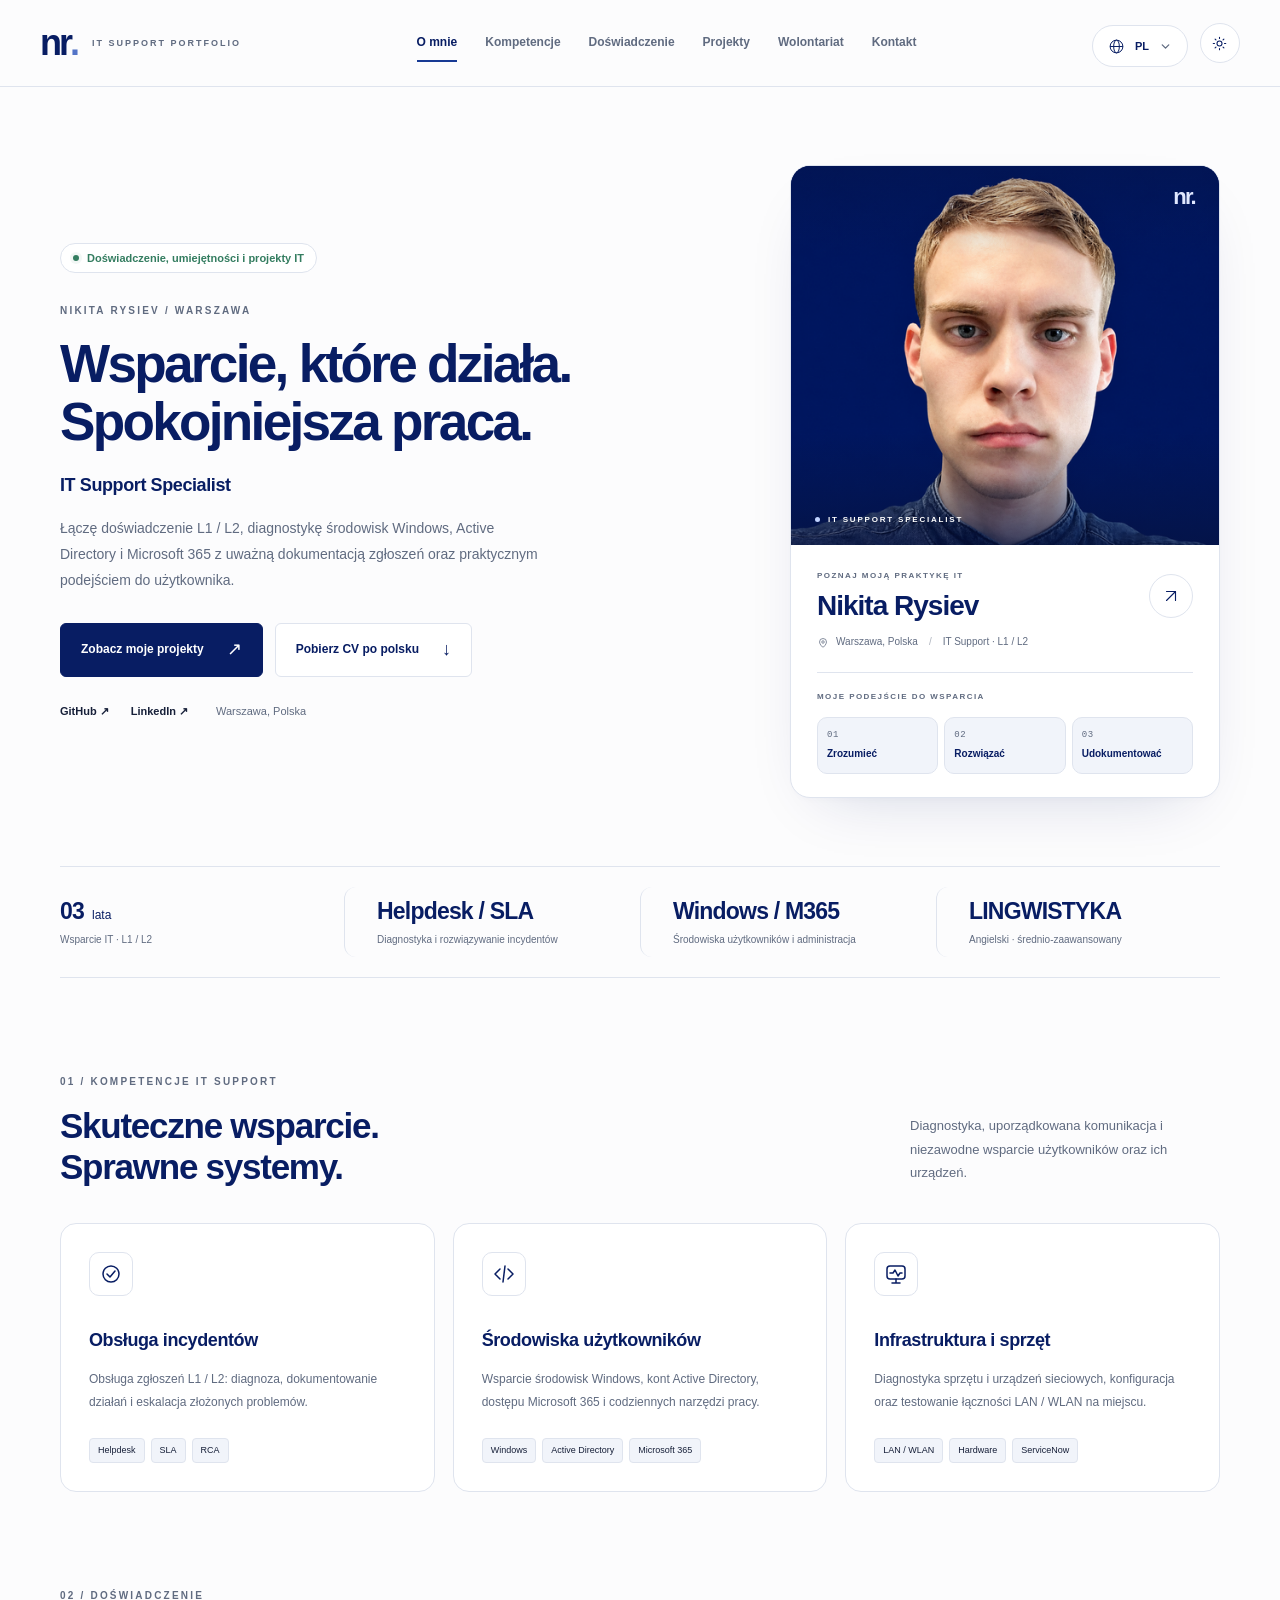
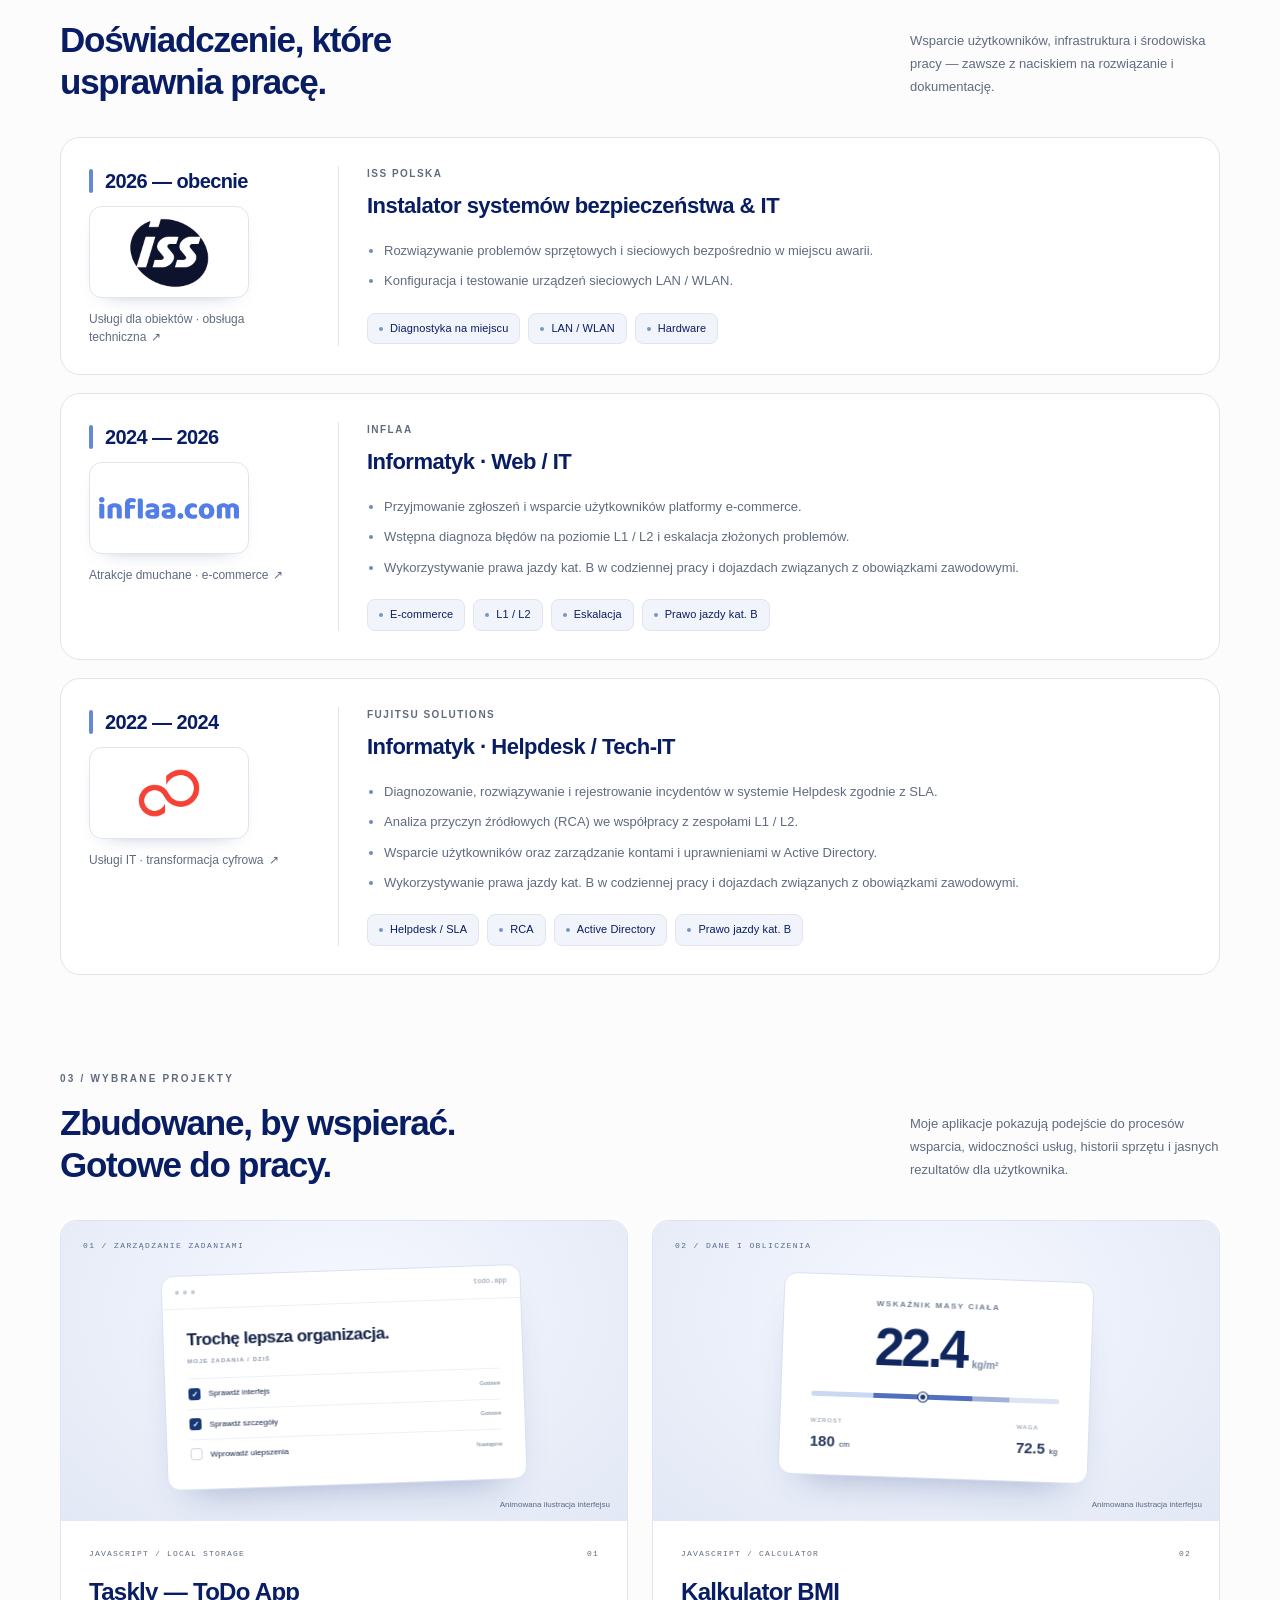
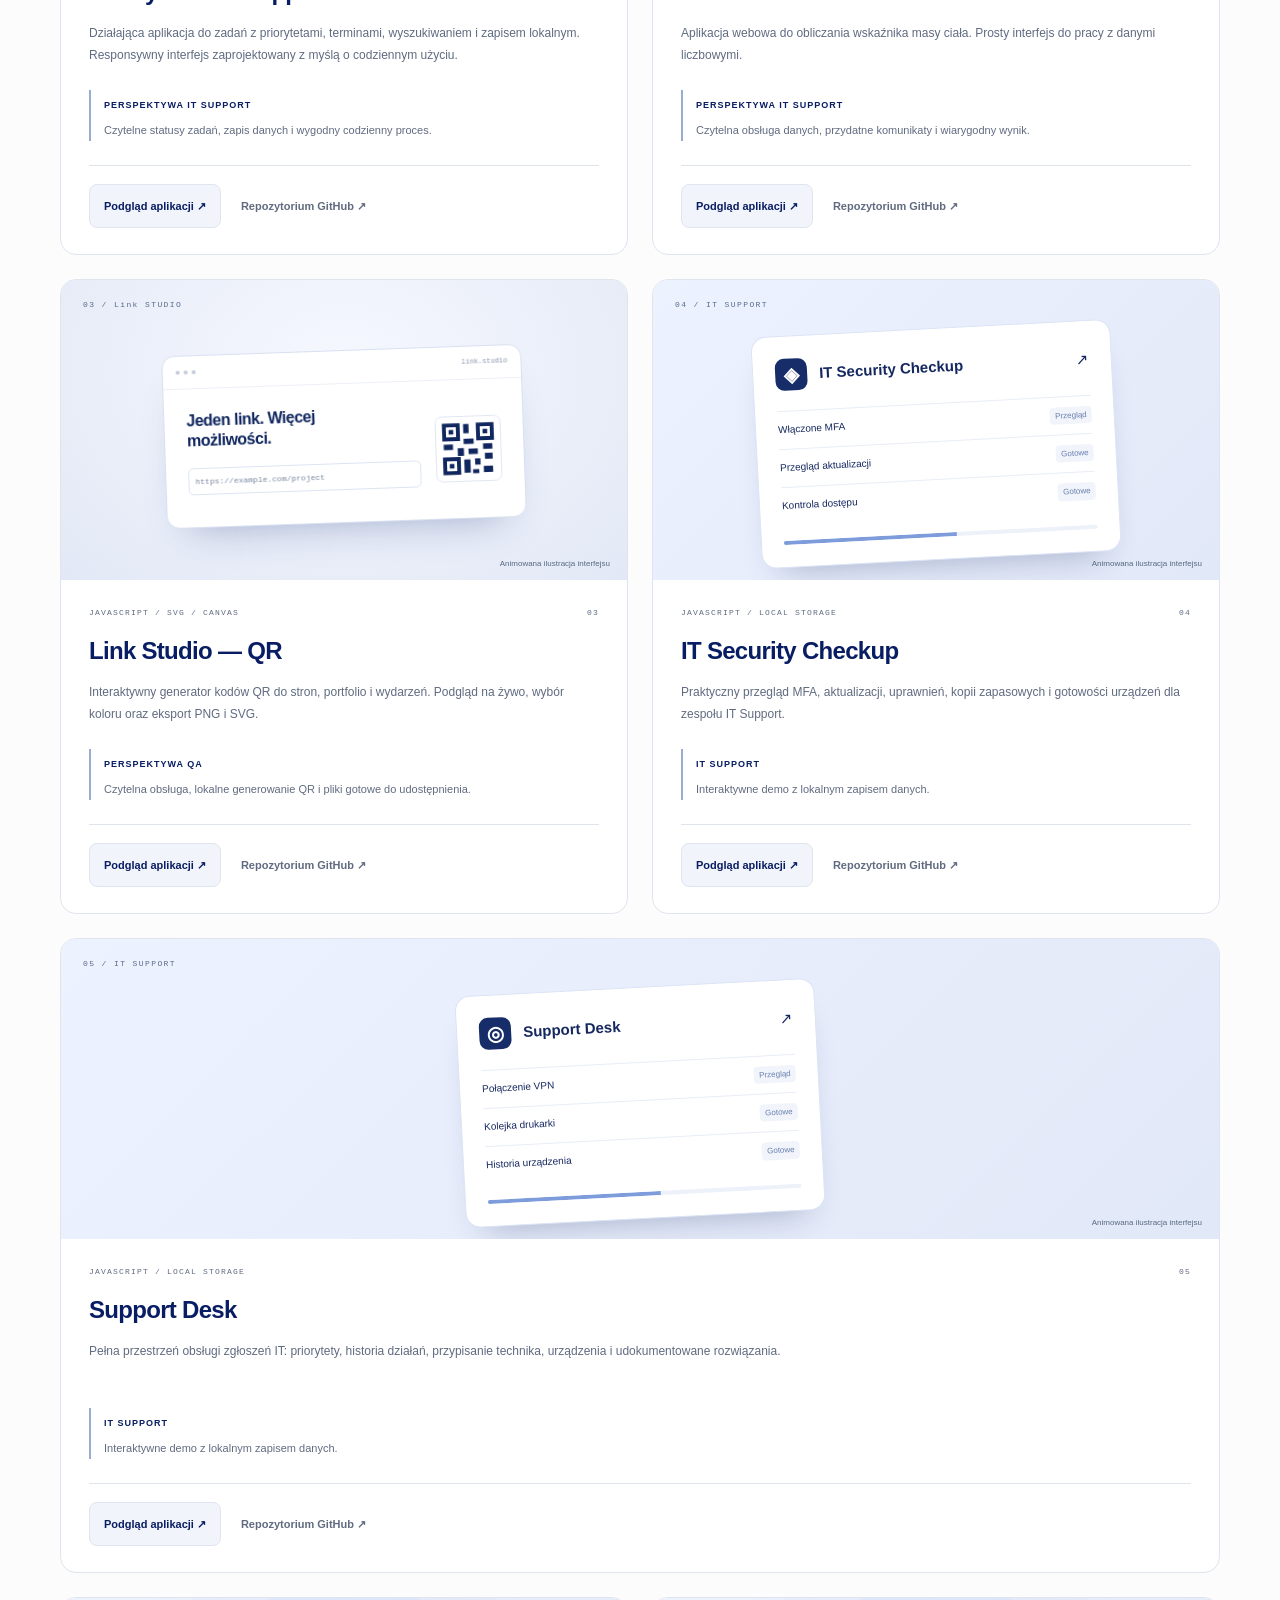
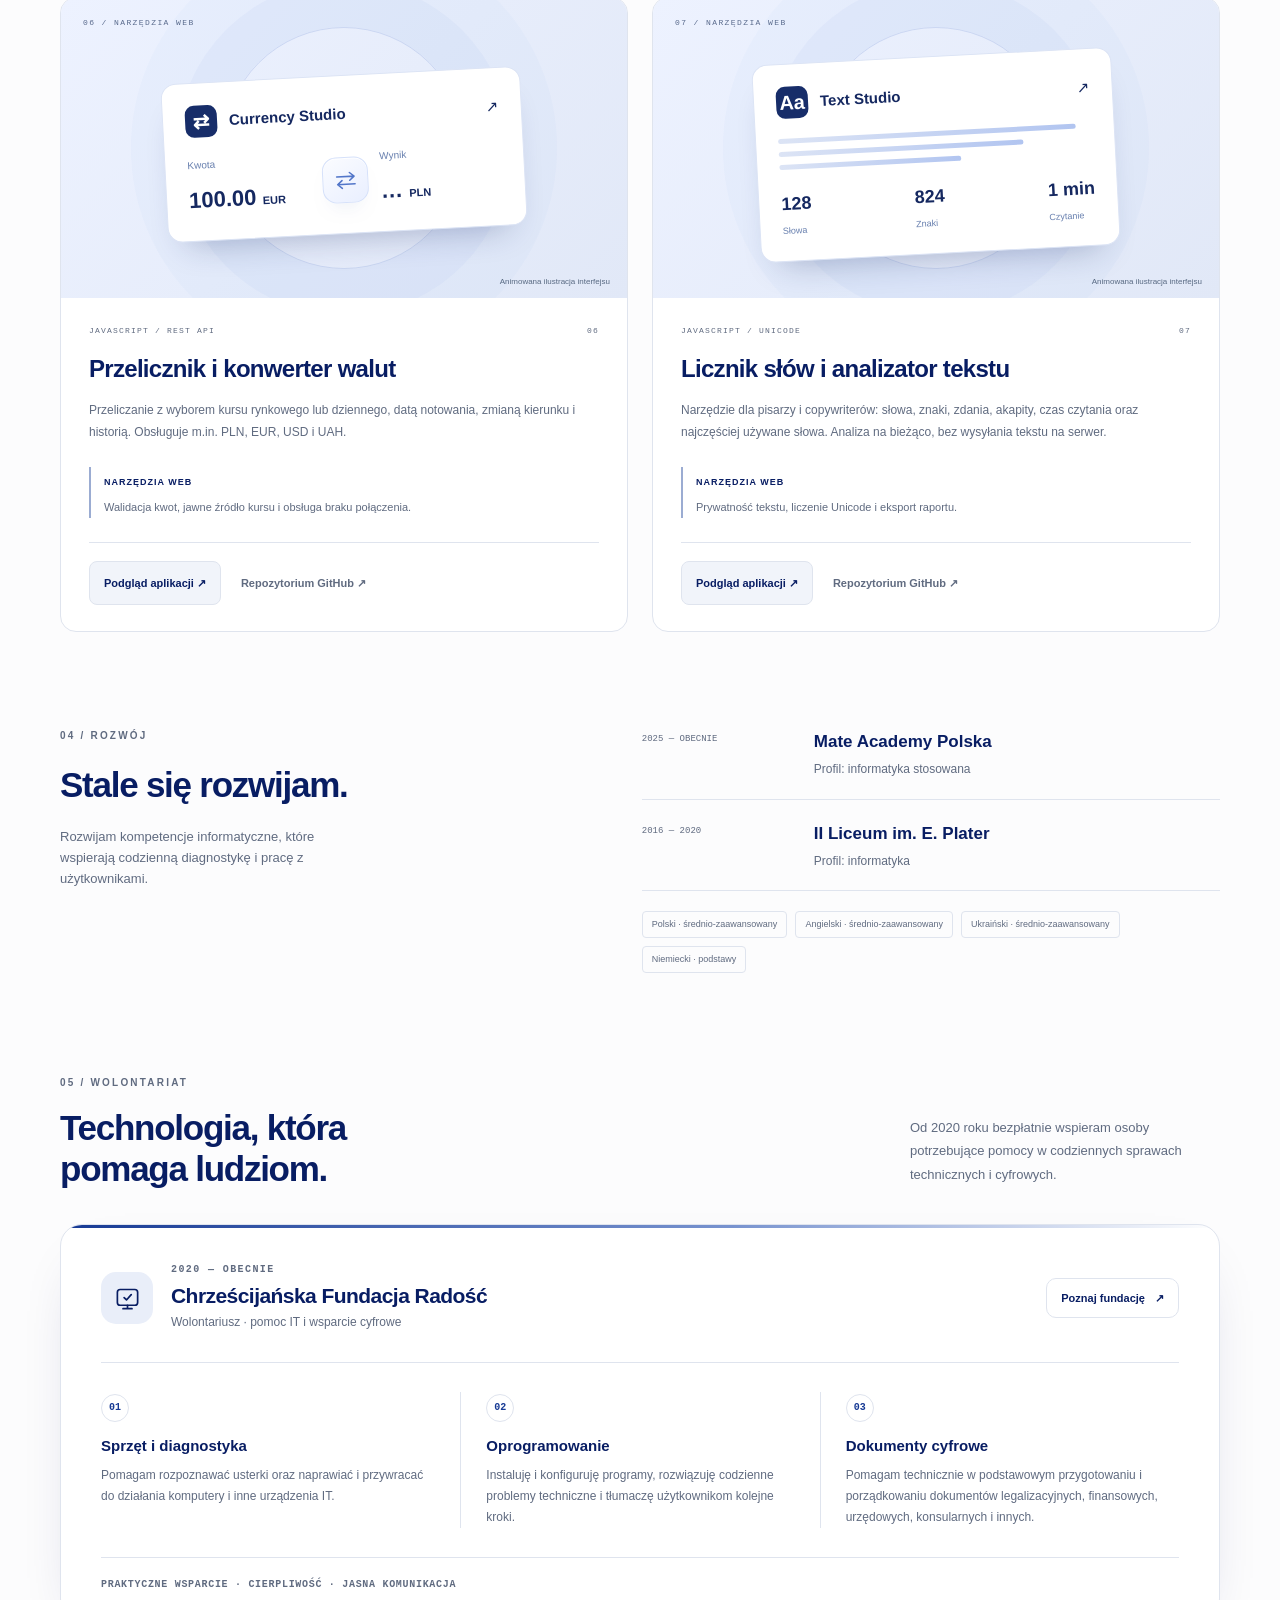
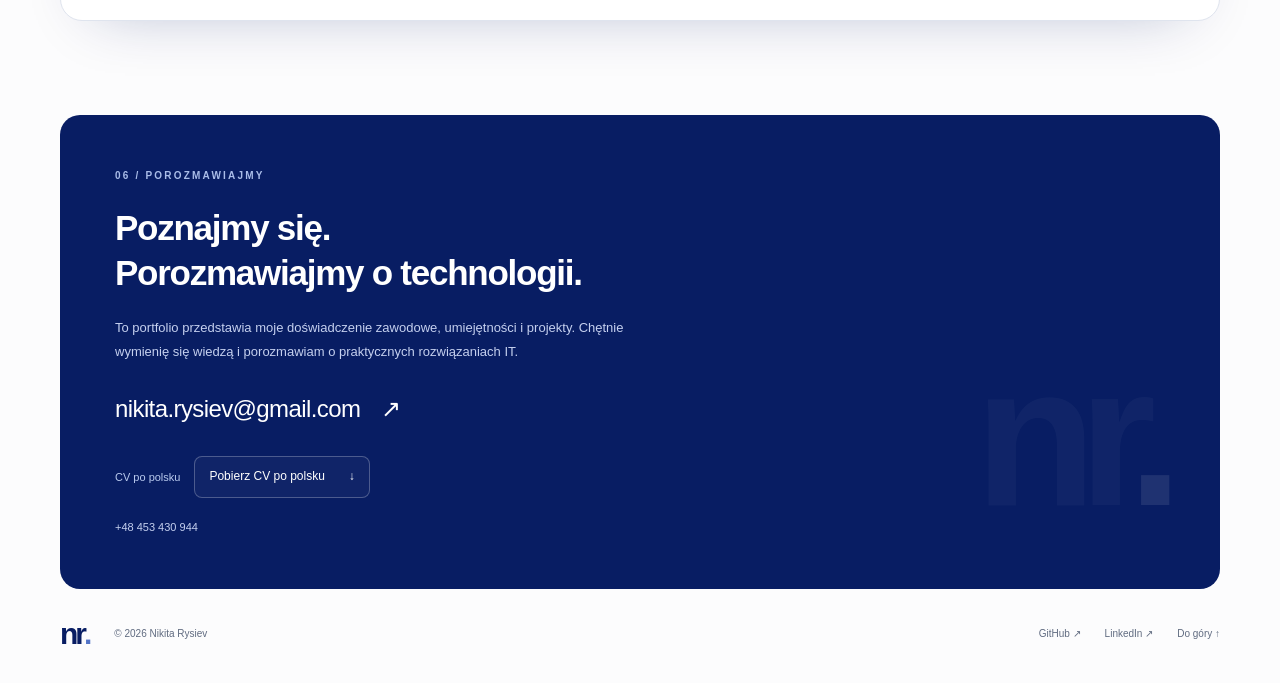
==== commit 8708e9c4: "Add files via upload" ====
--- a/index.html
+++ b/index.html
@@ -23,7 +23,7 @@
     <script src="motion.js?v=20260929-v5" defer></script>
   <link rel="stylesheet" href="refinement.css?v=20261010" />
 <script src="refinement.js?v=20260929" defer></script>
-<link rel="stylesheet" href="workspace-projects.css?v=20261010"><link rel="stylesheet" href="studio-card-motion.css">
+<link rel="stylesheet" href="workspace-projects.css?v=20261010-currency-flow"><link rel="stylesheet" href="studio-card-motion.css?v=20261010-currency-flow">
     <link rel="stylesheet" href="volunteer.css?v=20261009" />
     <link rel="stylesheet" href="logo-layout.css?v=20261010-mobile-3" />
 </head>
@@ -470,5 +470,5 @@
       </div>
     </footer>
   <script src="studio-repositories.js?v=20261010-live2" defer></script>
-  <script src="workspace-projects.js?v=20261010-live2" defer></script></body>
+  <script src="workspace-projects.js?v=20261010-currency-flow" defer></script></body>
 </html>
--- a/workspace-projects.css
+++ b/workspace-projects.css
@@ -1,6 +1,6 @@
 .it-preview{background:linear-gradient(135deg,#edf2ff,#e1e8f7);display:grid;place-items:center;position:relative;min-height:285px}.it-mini{width:75%;background:#fff;border:1px solid #dce4f5;border-radius:15px;padding:22px;color:#152860;box-shadow:0 20px 35px -20px #15286055;transform:rotate(-3deg);transition:transform .5s cubic-bezier(.2,.8,.2,1),box-shadow .5s}.project-card:hover .it-mini{transform:rotate(0) translateY(-6px);box-shadow:0 25px 45px -18px #15286055}.it-mini-title{display:flex;gap:12px;align-items:center;margin-bottom:20px;font-size:15px}.it-mini-title b{display:grid;place-items:center;width:32px;height:32px;border-radius:9px;color:white;background:#172d69;font-size:20px}.it-mini-title>span{margin-left:auto}.it-mini-row{display:flex;justify-content:space-between;font-size:10px;padding:10px 0;border-top:1px solid #e8edf7;gap:10px}.it-mini-row em{font-style:normal;font-size:8px;color:#677fae;background:#f1f4fb;padding:2px 5px;border-radius:4px}.it-mini-progress{height:4px;background:#edf1fa;border-radius:5px;margin-top:15px;overflow:hidden}.it-mini-progress i{display:block;height:100%;width:55%;background:#7e9cdb;transition:width .7s}.project-card:hover .it-mini-progress i{width:86%}@media(prefers-reduced-motion:reduce){.it-mini,.it-mini-progress i{transition:none}}
 .it-preview{grid-template-columns:minmax(0,1fr)}.it-mini{width:100%;max-width:360px}
-.currency-demo{display:grid;grid-template-columns:1fr auto 1fr;align-items:center;gap:12px}.currency-demo>span{font-size:10px;color:#677fae}.currency-demo strong{display:block;margin-top:8px;font-size:22px;color:#152860}.currency-demo small{font-size:11px}.currency-demo>b{font-size:24px;transform:rotate(-90deg);color:#7e9cdb}.text-demo-lines{display:grid;gap:8px;margin-bottom:20px}.text-demo-lines i{height:5px;background:#dce4f5;border-radius:4px;width:95%}.text-demo-lines i:nth-child(2){width:78%}.text-demo-lines i:last-child{width:58%}.text-demo-stats{display:flex;gap:8px;justify-content:space-between;font-size:9px;color:#677fae}.text-demo-stats b{display:block;font-size:18px;margin-bottom:4px;color:#152860}@media(max-width:420px){.it-preview{padding-inline:22px}.it-mini{padding:18px}.currency-demo strong{font-size:18px}}
+.currency-demo{display:grid;grid-template-columns:1fr auto 1fr;align-items:center;gap:12px}.currency-demo>span{font-size:10px;color:#677fae}.currency-demo strong{display:block;margin-top:8px;font-size:22px;color:#152860}.currency-demo small{font-size:11px}.text-demo-lines{display:grid;gap:8px;margin-bottom:20px}.text-demo-lines i{height:5px;background:#dce4f5;border-radius:4px;width:95%}.text-demo-lines i:nth-child(2){width:78%}.text-demo-lines i:last-child{width:58%}.text-demo-stats{display:flex;gap:8px;justify-content:space-between;font-size:9px;color:#677fae}.text-demo-stats b{display:block;font-size:18px;margin-bottom:4px;color:#152860}@media(max-width:420px){.it-preview{padding-inline:22px}.it-mini{padding:18px}.currency-demo strong{font-size:18px}}
 .workspace-feature{display:none!important}.support-desk-project{grid-column:1/-1}
 .project-card[data-it-project="security"] .project-links a:first-child,.project-card[data-it-project="desk"] .project-links a:first-child{background:var(--surface-alt);border-color:var(--line);color:var(--navy)}.project-card[data-it-project="security"] .project-links a:first-child:hover,.project-card[data-it-project="desk"] .project-links a:first-child:hover{background:var(--navy);border-color:var(--navy);color:#fff!important}
 .workspace-feature{position:relative;overflow:hidden;background:#162b66;color:#fff;border-radius:24px;padding:52px 48px;margin-top:34px;box-shadow:0 28px 60px -40px #071b6380}.workspace-feature:before{content:"";position:absolute;width:500px;height:500px;border:1px solid #ffffff1c;border-radius:50%;right:-170px;top:-220px;box-shadow:0 0 0 55px #ffffff08,0 0 0 110px #ffffff05}.workspace-feature h2{color:#fff;letter-spacing:-1.4px}.workspace-feature .eyebrow{color:#aec0ea}.workspace-feature .section-intro{color:#c6d3f1;max-width:380px}.workspace-feature-head{display:flex;justify-content:space-between;gap:35px;position:relative;z-index:1}.workspace-flow{display:flex;align-items:stretch;gap:10px;margin-top:40px;position:relative;z-index:1}.workspace-flow>a{position:relative;display:flex;flex-direction:column;gap:5px;flex:1;min-height:130px;padding:18px;border:1px solid #ffffff2a;border-radius:14px;background:#ffffff0d;color:#fff;transition:transform .3s,background .3s,border-color .3s}.workspace-flow>a:hover{transform:translateY(-5px);background:#ffffff16;border-color:#9db6f5}.workspace-flow>a>span{font:10px Consolas,monospace;color:#adc1ee;letter-spacing:1px}.workspace-flow strong{font-size:15px}.workspace-flow small{color:#c5d1ed;font-size:10px}.workspace-flow b{position:absolute;right:15px;top:15px;font-size:17px;font-weight:400}.workspace-flow>i{display:flex;align-items:center;color:#9fb3e7;font-style:normal}.workspace-feature-foot{display:flex;align-items:center;justify-content:space-between;gap:20px;margin-top:35px;padding-top:22px;border-top:1px solid #ffffff24;position:relative;z-index:1;font:10px Consolas,monospace;letter-spacing:1.5px;color:#b9c9eb}.workspace-feature .button-primary{background:#fff;color:#162b66;border-color:#fff}.workspace-feature .button-primary:hover{background:#e9efff;color:#162b66}
--- a/studio-card-motion.css
+++ b/studio-card-motion.css
@@ -2,12 +2,19 @@
 .project-card[data-it-project="currency"] .it-preview,.project-card[data-it-project="text"] .it-preview{isolation:isolate;overflow:hidden}
 .project-card[data-it-project="currency"] .it-preview::before,.project-card[data-it-project="text"] .it-preview::before{content:"";position:absolute;width:240px;height:240px;border:1px solid #91a9df55;border-radius:50%;box-shadow:0 0 0 46px #91a9df14,0 0 0 92px #91a9df0d;animation:studio-preview-orbit 7s ease-in-out infinite}
 .project-card[data-it-project="currency"] .it-mini,.project-card[data-it-project="text"] .it-mini{position:relative;z-index:1;animation:studio-preview-enter .8s cubic-bezier(.22,1,.36,1) backwards}
-.project-card[data-it-project="currency"] .currency-demo>b{animation:studio-preview-swap 4s ease-in-out infinite}
+.project-card[data-it-project="currency"] .currency-demo>.currency-flow{display:grid;place-items:center;width:46px;height:46px;border:1px solid #d6e1fa;border-radius:14px;background:linear-gradient(145deg,#fbfcff,#e9efff);color:#5276c9;box-shadow:inset 0 1px 0 #fff,0 12px 24px -18px #19377e99;transition:transform .42s cubic-bezier(.22,1,.36,1),box-shadow .42s ease}
+.project-card[data-it-project="currency"] .currency-flow svg{width:31px;height:31px;stroke:currentColor;stroke-width:2.4;stroke-linecap:round;stroke-linejoin:round;overflow:visible}
+.project-card[data-it-project="currency"] .currency-flow path{transform-box:fill-box;transform-origin:center}
+.project-card[data-it-project="currency"] .currency-flow-forward{animation:currency-flow-forward 4s cubic-bezier(.45,0,.2,1) infinite}
+.project-card[data-it-project="currency"] .currency-flow-return{animation:currency-flow-return 4s cubic-bezier(.45,0,.2,1) infinite}
+@media(hover:hover) and (pointer:fine){.project-card[data-it-project="currency"]:hover .currency-flow{transform:translateY(-2px) scale(1.07);box-shadow:inset 0 1px 0 #fff,0 16px 28px -14px #3158a666}.project-card[data-it-project="currency"]:hover .currency-flow path{animation-duration:2.8s}}
 .project-card[data-it-project="text"] .text-demo-lines i{background:linear-gradient(90deg,#dce4f5,#afc3f0,#dce4f5);background-size:210% 100%;animation:studio-preview-shimmer 4s ease-in-out infinite}
 .project-card[data-it-project="text"] .text-demo-lines i:nth-child(2){animation-delay:.25s}
 .project-card[data-it-project="text"] .text-demo-lines i:nth-child(3){animation-delay:.5s}
 @keyframes studio-preview-orbit{50%{transform:scale(1.08);opacity:.55}}
 @keyframes studio-preview-enter{from{opacity:0;transform:translateY(16px) rotate(-5deg)}}
-@keyframes studio-preview-swap{50%{transform:rotate(90deg) scale(1.12)}}
+@keyframes currency-flow-forward{0%,12%,100%{transform:translateX(-2px);opacity:.62}42%,58%{transform:translateX(2px);opacity:1}82%{transform:translateX(0);opacity:.82}}
+@keyframes currency-flow-return{0%,22%,100%{transform:translateX(2px);opacity:.62}52%,68%{transform:translateX(-2px);opacity:1}88%{transform:translateX(0);opacity:.82}}
 @keyframes studio-preview-shimmer{50%{background-position:100% 0}}
-@media(prefers-reduced-motion:reduce){.project-card[data-it-project="currency"] .it-preview::before,.project-card[data-it-project="text"] .it-preview::before,.project-card[data-it-project="currency"] .it-mini,.project-card[data-it-project="text"] .it-mini,.project-card[data-it-project="currency"] .currency-demo>b,.project-card[data-it-project="text"] .text-demo-lines i{animation:none!important}}
+@media(max-width:420px){.project-card[data-it-project="currency"] .currency-demo>.currency-flow{width:38px;height:38px;border-radius:12px}.project-card[data-it-project="currency"] .currency-flow svg{width:27px;height:27px}}
+@media(prefers-reduced-motion:reduce){.project-card[data-it-project="currency"] .it-preview::before,.project-card[data-it-project="text"] .it-preview::before,.project-card[data-it-project="currency"] .it-mini,.project-card[data-it-project="text"] .it-mini,.project-card[data-it-project="currency"] .currency-flow path,.project-card[data-it-project="text"] .text-demo-lines i{animation:none!important}.project-card[data-it-project="currency"] .currency-demo>.currency-flow{transition:none!important}}
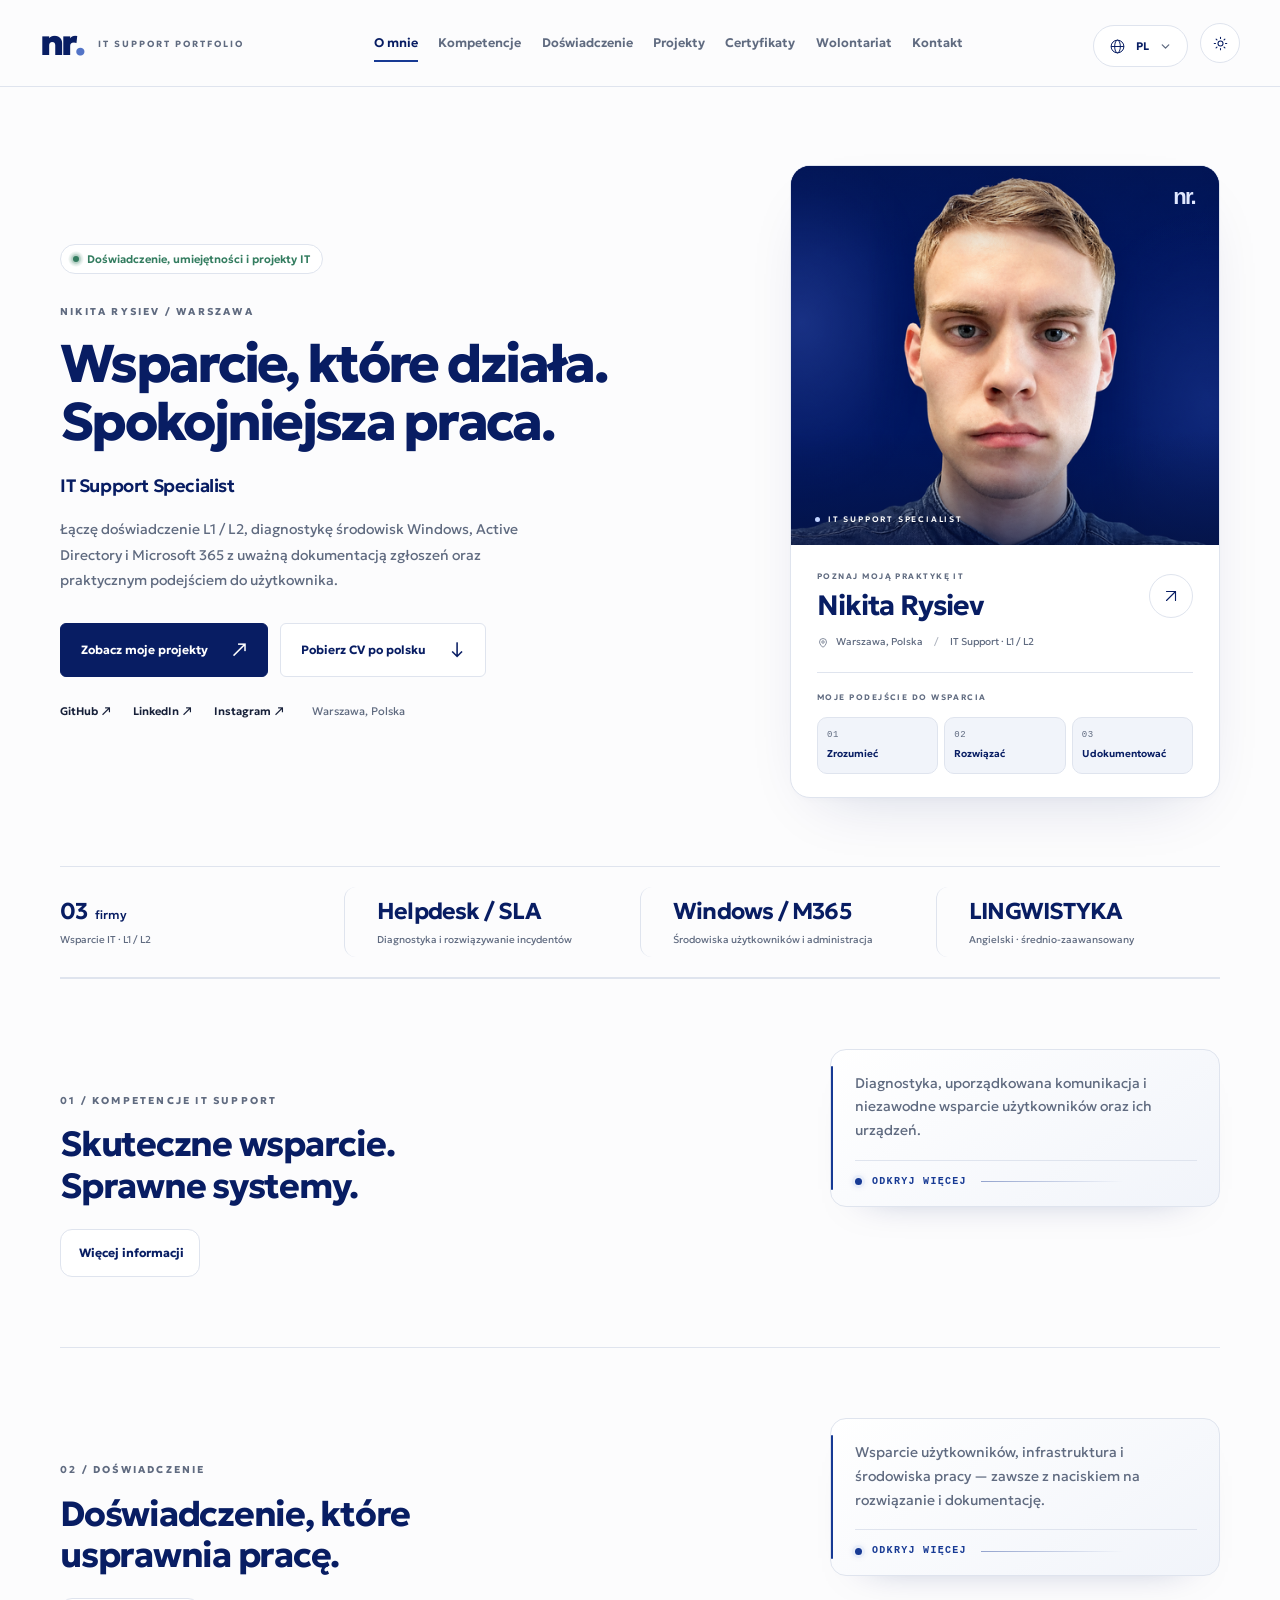
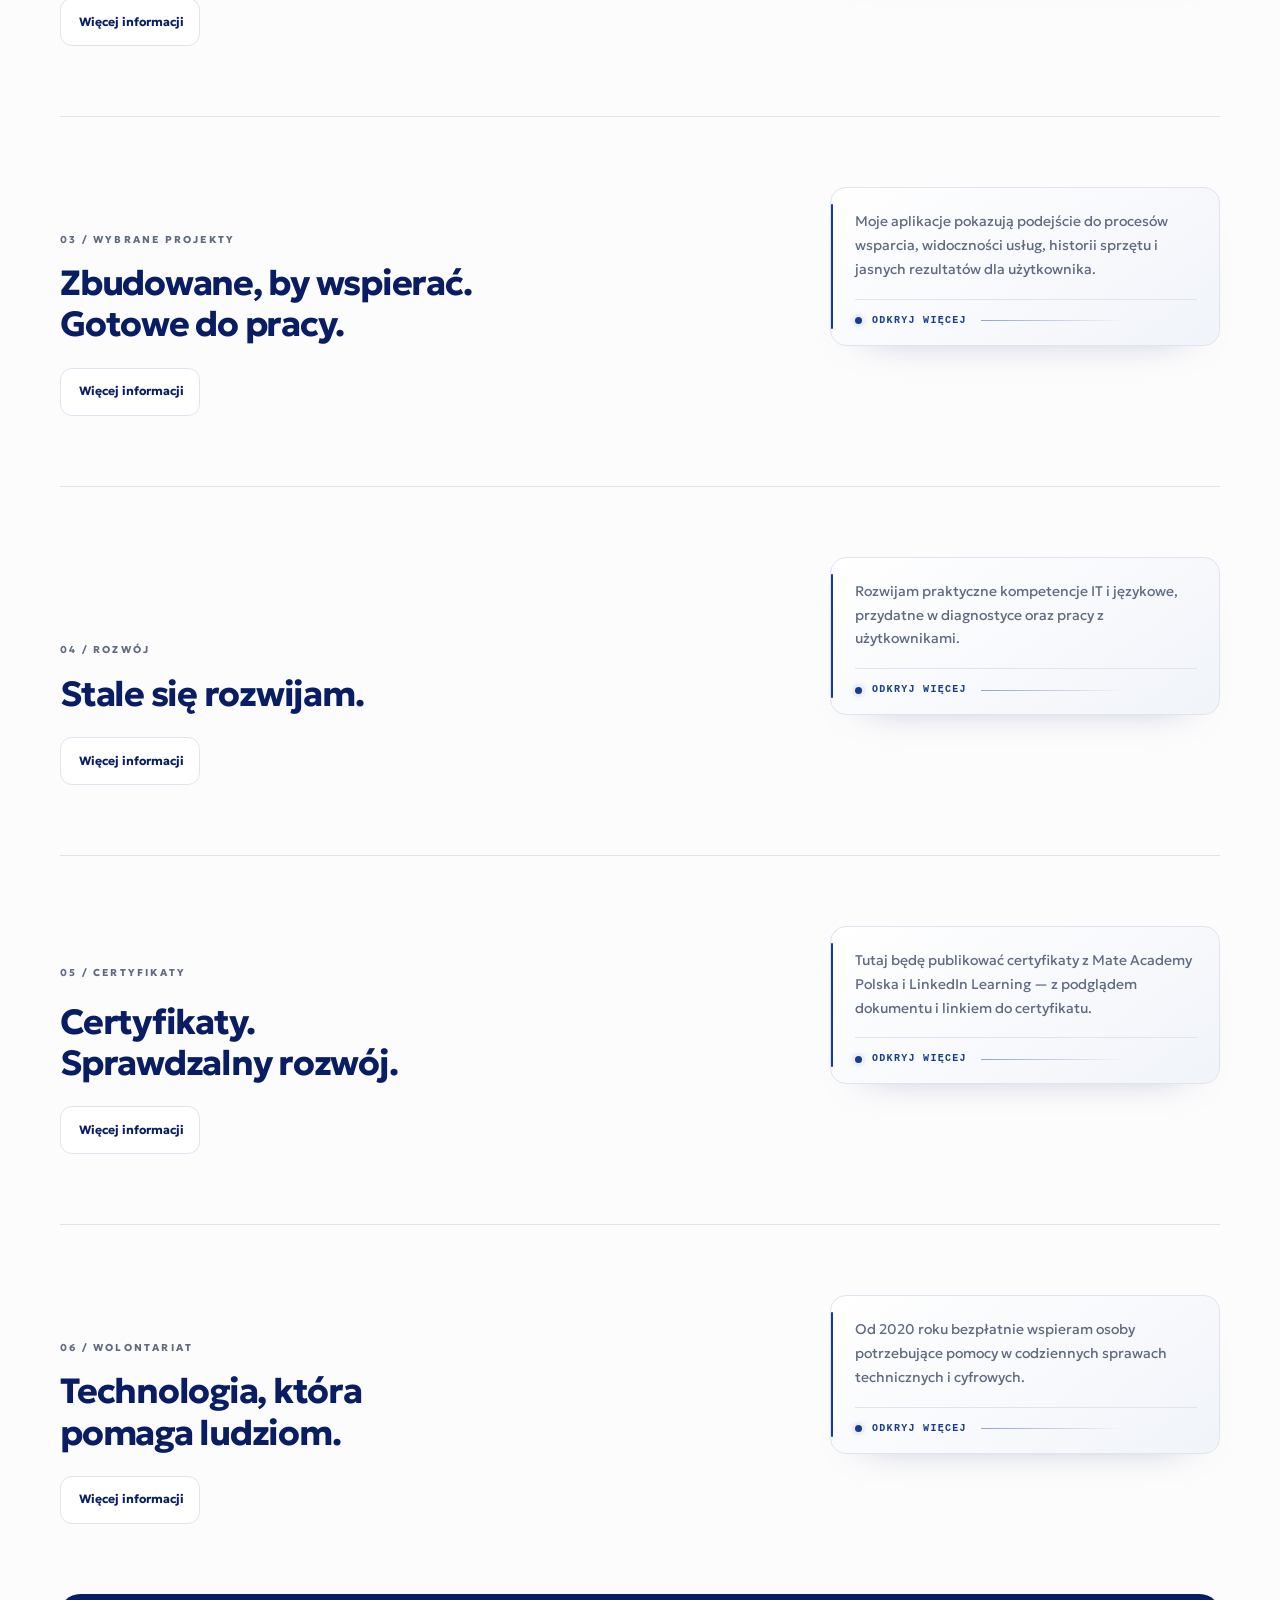
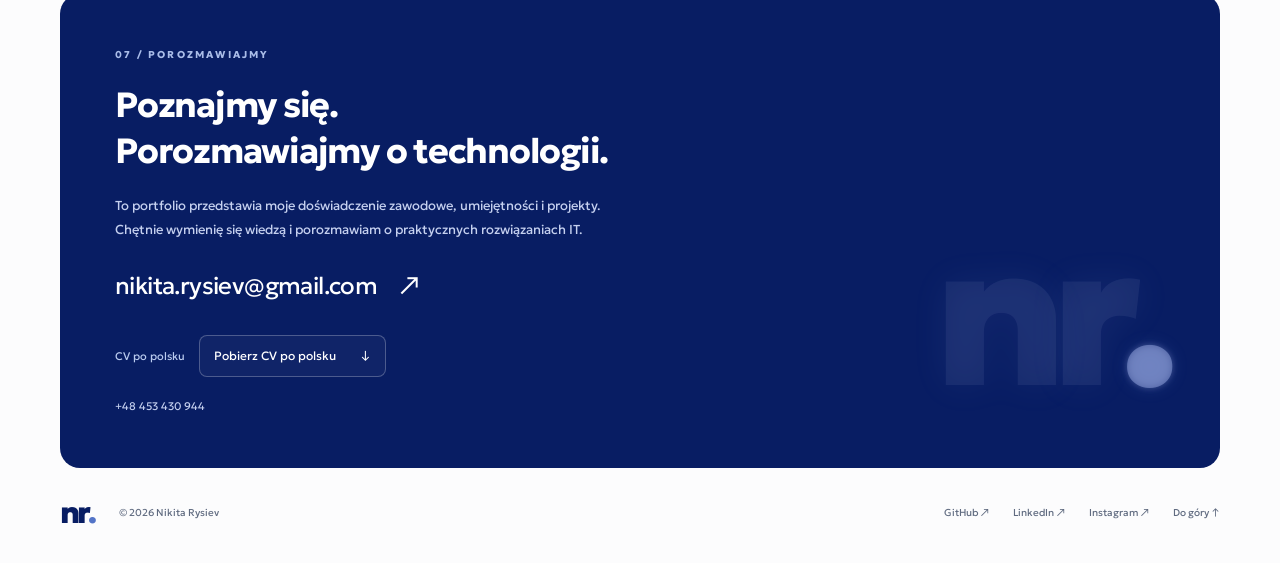
==== commit 3291fa0f: "Add files via upload" ====
--- a/index.html
+++ b/index.html
@@ -13,7 +13,7 @@
     <link rel="icon" href="favicon.svg" type="image/svg+xml" />
     <script src="theme-init.js"></script>
     <link rel="stylesheet" href="styles.css?v=20261010-logo-layout" />
-    <link rel="stylesheet" href="portrait.css?v=20260922-header2" />
+    <link rel="stylesheet" href="portrait.css?v=20261013-ambient1" />
     <script src="main.js?v=20261010" defer></script>
     <link rel="alternate" hreflang="pl" href="index.html" />
     <link rel="alternate" hreflang="en" href="index-en.html" />
@@ -21,12 +21,23 @@
     <link rel="alternate" hreflang="uk" href="index-uk.html" />
     <link rel="stylesheet" href="motion.css?v=3" />
     <script src="motion.js?v=20260929-v5" defer></script>
-  <link rel="stylesheet" href="refinement.css?v=20261010" />
-<script src="refinement.js?v=20260929" defer></script>
-<link rel="stylesheet" href="workspace-projects.css?v=20261010-currency-flow"><link rel="stylesheet" href="studio-card-motion.css?v=20261010-currency-flow">
+    <link rel="stylesheet" href="refinement.css?v=20261010" />
+    <script src="refinement.js?v=20260929" defer></script>
+    <link rel="stylesheet" href="workspace-projects.css?v=20261010-currency-flow" />
+    <link rel="stylesheet" href="studio-card-motion.css?v=20261010-currency-flow" />
     <link rel="stylesheet" href="volunteer.css?v=20261009" />
     <link rel="stylesheet" href="logo-layout.css?v=20261010-mobile-3" />
-</head>
+    <link rel="stylesheet" href="certificates.css?v=20261013" />
+    <link rel="stylesheet" href="premium-polish.css?v=20261013-2" />
+    <link rel="stylesheet" href="section-folds.css?v=20261013-7" />
+    <link rel="stylesheet" href="education-explorer.css?v=20261013-4" />
+    <link rel="stylesheet" href="career-dates.css?v=20261013-5" />
+    <link rel="stylesheet" href="contact-signature.css?v=20261013-5" />
+    <script src="certificates-data.js?v=20261013" defer></script>
+    <script src="certificates.js?v=20261013" defer></script>
+    <script src="section-folds.js?v=20261013-6" defer></script>
+    <script src="education-explorer.js?v=20261013-2" defer></script>
+  </head>
   <body>
     <a class="skip-link" href="#main">Przejdź do treści</a>
     <header class="site-header">
@@ -42,6 +53,7 @@
           <a href="#skills">Kompetencje</a>
           <a href="#experience">Doświadczenie</a>
           <a href="#projects">Projekty</a>
+          <a href="#certificates">Certyfikaty</a>
           <a href="#volunteer">Wolontariat</a>
           <a href="#contact">Kontakt</a>
         </nav>
@@ -102,6 +114,7 @@
               target="_blank"
               rel="noopener noreferrer"
               >LinkedIn ↗</a
+            ><a href="https://www.instagram.com/_visual.nik/" target="_blank" rel="noopener noreferrer">Instagram ↗</a
             ><span>Warszawa, Polska</span>
           </div>
         </div>
@@ -161,7 +174,7 @@
       </section>
       <div class="facts-strip" aria-label="Profil zawodowy">
         <div>
-          <strong>03<span>lata</span></strong>
+          <strong>03<span>firmy</span></strong>
           <p>Wsparcie IT · L1 / L2</p>
         </div>
         <div>
@@ -226,9 +239,9 @@
           <p class="section-intro">Wsparcie użytkowników, infrastruktura i środowiska pracy — zawsze z naciskiem na rozwiązanie i dokumentację.</p>
         </div>
         <div class="timeline">
-          <article class="experience-row"><div class="experience-date"><span class="career-years">2026 — obecnie</span><a class="company-logo company-logo--iss company-logo-link" href="https://www.pl.issworld.com/" target="_blank" rel="noopener noreferrer" aria-label="ISS Polska — Usługi dla obiektów · obsługa techniczna (oficjalna strona firmy)"><img src="brand-logos/iss.png" alt="ISS Polska logo" width="116" height="82" loading="lazy" decoding="async"></a><a class="experience-area experience-area-link" href="https://www.pl.issworld.com/" target="_blank" rel="noopener noreferrer" aria-label="ISS Polska — Usługi dla obiektów · obsługa techniczna (oficjalna strona firmy)">Usługi dla obiektów · obsługa techniczna<span class="external-arrow" aria-hidden="true">↗</span></a></div><div class="experience-detail"><p class="company">ISS POLSKA</p><h3>Instalator systemów bezpieczeństwa &amp; IT</h3><ul><li>Rozwiązywanie problemów sprzętowych i sieciowych bezpośrednio w miejscu awarii.</li><li>Konfiguracja i testowanie urządzeń sieciowych LAN / WLAN.</li></ul><div class="experience-tags"><span>Diagnostyka na miejscu</span><span>LAN / WLAN</span><span>Hardware</span></div></div></article>
-          <article class="experience-row"><div class="experience-date"><span class="career-years">2024 — 2026</span><a class="company-logo company-logo--inflaa company-logo-link" href="https://inflaa.com/" target="_blank" rel="noopener noreferrer" aria-label="INFLAA — Atrakcje dmuchane · e-commerce (oficjalna strona firmy)"><img src="brand-logos/inflaa.svg" alt="INFLAA logo" width="140" height="22" loading="lazy" decoding="async"></a><a class="experience-area experience-area-link" href="https://inflaa.com/" target="_blank" rel="noopener noreferrer" aria-label="INFLAA — Atrakcje dmuchane · e-commerce (oficjalna strona firmy)">Atrakcje dmuchane · e-commerce<span class="external-arrow" aria-hidden="true">↗</span></a></div><div class="experience-detail"><p class="company">INFLAA</p><h3>Informatyk · Web / IT</h3><ul><li>Przyjmowanie zgłoszeń i wsparcie użytkowników platformy e-commerce.</li><li>Wstępna diagnoza błędów na poziomie L1 / L2 i eskalacja złożonych problemów.</li><li>Wykorzystywanie prawa jazdy kat. B w codziennej pracy i dojazdach związanych z obowiązkami zawodowymi.</li></ul><div class="experience-tags"><span>E-commerce</span><span>L1 / L2</span><span>Eskalacja</span><span>Prawo jazdy kat. B</span></div></div></article>
-          <article class="experience-row"><div class="experience-date"><span class="career-years">2022 — 2024</span><a class="company-logo company-logo--fujitsu company-logo-link" href="https://global.fujitsu/pl-PL" target="_blank" rel="noopener noreferrer" aria-label="Fujitsu — Usługi IT · transformacja cyfrowa (oficjalna strona firmy)"><img src="brand-logos/fujitsu.png" alt="Fujitsu logo" width="66" height="66" loading="lazy" decoding="async"></a><a class="experience-area experience-area-link" href="https://global.fujitsu/pl-PL" target="_blank" rel="noopener noreferrer" aria-label="Fujitsu — Usługi IT · transformacja cyfrowa (oficjalna strona firmy)">Usługi IT · transformacja cyfrowa<span class="external-arrow" aria-hidden="true">↗</span></a></div><div class="experience-detail"><p class="company">FUJITSU SOLUTIONS</p><h3>Informatyk · Helpdesk / Tech-IT</h3><ul><li>Diagnozowanie, rozwiązywanie i rejestrowanie incydentów w systemie Helpdesk zgodnie z SLA.</li><li>Analiza przyczyn źródłowych (RCA) we współpracy z zespołami L1 / L2.</li><li>Wsparcie użytkowników oraz zarządzanie kontami i uprawnieniami w Active Directory.</li><li>Wykorzystywanie prawa jazdy kat. B w codziennej pracy i dojazdach związanych z obowiązkami zawodowymi.</li></ul><div class="experience-tags"><span>Helpdesk / SLA</span><span>RCA</span><span>Active Directory</span><span>Prawo jazdy kat. B</span></div></div></article>
+          <article class="experience-row"><div class="experience-date"><a class="company-logo company-logo--iss company-logo-link" href="https://www.pl.issworld.com/" target="_blank" rel="noopener noreferrer" aria-label="ISS Polska — Usługi dla obiektów · obsługa techniczna (oficjalna strona firmy)"><img src="brand-logos/iss.png" alt="ISS Polska logo" width="116" height="82" loading="lazy" decoding="async"></a><a class="experience-area experience-area-link" href="https://www.pl.issworld.com/" target="_blank" rel="noopener noreferrer" aria-label="ISS Polska — Usługi dla obiektów · obsługa techniczna (oficjalna strona firmy)">Usługi dla obiektów · obsługa techniczna<span class="external-arrow" aria-hidden="true">↗</span></a><span class="career-years"><span class="career-date-text"><span class="career-date-end">obecnie</span><span class="career-date-start">jesień 2026</span></span></span></div><div class="experience-detail"><p class="company">ISS POLSKA</p><h3>Specjalista IT</h3><ul><li>Wsparcie użytkowników w problemach ze sprzętem, oprogramowaniem i dostępem do usług.</li><li>Przygotowywanie stanowisk pracy oraz diagnostyka łączności LAN / WLAN.</li><li>Obsługa zgłoszeń, wsparcie użytkowników Microsoft 365 i dokumentowanie rozwiązań.</li></ul><div class="experience-tags"><span>IT Support</span><span>Microsoft 365</span><span>LAN / WLAN</span><span>Dokumentacja</span></div></div></article>
+          <article class="experience-row"><div class="experience-date"><a class="company-logo company-logo--inflaa company-logo-link" href="https://inflaa.com/" target="_blank" rel="noopener noreferrer" aria-label="INFLAA — Atrakcje dmuchane · e-commerce (oficjalna strona firmy)"><img src="brand-logos/inflaa.svg" alt="INFLAA logo" width="140" height="22" loading="lazy" decoding="async"></a><a class="experience-area experience-area-link" href="https://inflaa.com/" target="_blank" rel="noopener noreferrer" aria-label="INFLAA — Atrakcje dmuchane · e-commerce (oficjalna strona firmy)">Atrakcje dmuchane · e-commerce<span class="external-arrow" aria-hidden="true">↗</span></a><span class="career-years"><span class="career-date-text"><span class="career-date-end">jesień 2025</span><span class="career-date-start">lato 2025</span></span></span></div><div class="experience-detail"><p class="company">INFLAA</p><h3>Wsparcie IT</h3><ul><li>Przyjmowanie zgłoszeń i wsparcie użytkowników platformy e-commerce.</li><li>Wstępna diagnoza zgłaszanych problemów i eskalacja bardziej złożonych spraw.</li></ul><div class="experience-tags"><span>E-commerce</span><span>Wsparcie użytkowników</span><span>Eskalacja</span></div></div></article>
+          <article class="experience-row"><div class="experience-date"><a class="company-logo company-logo--fujitsu company-logo-link" href="https://global.fujitsu/pl-PL" target="_blank" rel="noopener noreferrer" aria-label="Fujitsu — Usługi IT · transformacja cyfrowa (oficjalna strona firmy)"><img src="brand-logos/fujitsu.png" alt="Fujitsu logo" width="66" height="66" loading="lazy" decoding="async"></a><a class="experience-area experience-area-link" href="https://global.fujitsu/pl-PL" target="_blank" rel="noopener noreferrer" aria-label="Fujitsu — Usługi IT · transformacja cyfrowa (oficjalna strona firmy)">Usługi IT · transformacja cyfrowa<span class="external-arrow" aria-hidden="true">↗</span></a><span class="career-years"><span class="career-date-text"><span class="career-date-end">jesień 2023</span><span class="career-date-start">wiosna 2022</span></span></span></div><div class="experience-detail"><p class="company">FUJITSU SOLUTIONS</p><h3>Informatyk · Helpdesk / Tech-IT</h3><ul><li>Diagnozowanie, rozwiązywanie i rejestrowanie incydentów w systemie Helpdesk zgodnie z SLA.</li><li>Analiza przyczyn źródłowych (RCA) we współpracy z zespołami L1 / L2.</li><li>Wsparcie użytkowników oraz zarządzanie kontami i uprawnieniami w Active Directory.</li><li>W ramach pracy w Fujitsu świadczyłem wsparcie IT m.in. dla Mitsubishi Electric oraz PGE Energetyka Kolejowa.</li><li>Wykorzystywanie prawa jazdy kat. B podczas sporadycznych wyjazdów służbowych.</li></ul><div class="experience-tags"><span>Helpdesk / SLA</span><span>RCA</span><span>Active Directory</span><span>Prawo jazdy kat. B</span></div></div></article>
         </div>
       </section>
 
@@ -370,35 +383,17 @@
         </div>
       </section>
 
-      <section class="workspace-feature section" id="workspace" aria-labelledby="workspace-title">
-        <div class="workspace-feature-head">
-          <div>
-            <p class="eyebrow">04 / IT WORKSPACE</p>
-            <h2 id="workspace-title">Jedna przestrzeń.<br />Pełniejszy obraz pracy.</h2>
-          </div>
-          <p class="section-intro">Połączone narzędzia do wsparcia IT, monitoringu, kontroli jakości i ewidencji sprzętu.</p>
-        </div>
-        <div class="workspace-flow" aria-label="Połączony proces pracy">
-          <a href="it-workspace/#desk"><span>01</span><strong>Support Desk</strong><small>Zgłoszenia i rozwiązania</small><b>↗</b></a>
-          <i aria-hidden="true">→</i>
-          <a href="it-workspace/#monitor"><span>02</span><strong>Service Monitor</strong><small>Dostępność i incydenty</small><b>↗</b></a>
-          <i aria-hidden="true">→</i>
-          <a href="it-workspace/#qa"><span>03</span><strong>QA Lab</strong><small>Scenariusze i dowody</small><b>↗</b></a>
-          <i aria-hidden="true">→</i>
-          <a href="it-workspace/#assets"><span>04</span><strong>Asset Manager</strong><small>Urządzenia i historia</small><b>↗</b></a>
-        </div>
-        <div class="workspace-feature-foot"><span>IT SUPPORT × QA × AUTOMATION</span><a class="button button-primary" href="it-workspace/">Otwórz IT Workspace <span aria-hidden="true">↗</span></a></div>
-      </section>
-
       <section
         class="section education-section"
         id="education"
         aria-labelledby="education-title"
       >
-        <div class="education-heading">
-          <p class="eyebrow">04 / ROZWÓJ</p>
-          <h2 id="education-title">Stale się rozwijam.</h2>
-          <p>Rozwijam kompetencje informatyczne, które wspierają codzienną diagnostykę i pracę z użytkownikami.</p>
+        <div class="section-heading education-heading">
+          <div>
+            <p class="eyebrow">04 / ROZWÓJ</p>
+            <h2 id="education-title">Stale się rozwijam.</h2>
+          </div>
+          <p class="section-intro">Rozwijam praktyczne kompetencje IT i językowe, przydatne w diagnostyce oraz pracy z użytkownikami.</p>
         </div>
         <div class="education-list">
           <article>
@@ -411,14 +406,50 @@
             <h3>II Liceum im. E. Plater</h3>
             <p>Profil: informatyka</p>
           </article>
+          <div class="education-learning">
+            <div class="education-panel-heading education-learning-heading">
+              <h3>Edukacja dodatkowa</h3>
+            </div>
+            <article class="education-card education-learning-card">
+              <span class="education-learning-icon" aria-hidden="true"><svg viewBox="0 0 24 24" fill="none"><path d="M4 5.5c3.1-.8 5.8-.4 8 1.3 2.2-1.7 4.9-2.1 8-1.3v13c-3.1-.8-5.8-.4-8 1.3-2.2-1.7-4.9-2.1-8-1.3v-13Z"/><path d="M12 6.8v13"/></svg></span>
+              <span class="education-date education-learning-date">2026 — obecnie</span>
+              <h3>LinkedIn Learning</h3>
+              <p>Od 2026 roku uczę się na platformie LinkedIn Learning i rozwijam umiejętności IT.</p>
+            </article>
+          </div>
           <div class="languages"><span>Polski · średnio-zaawansowany</span><span>Angielski · średnio-zaawansowany</span
             ><span>Ukraiński · średnio-zaawansowany</span><span>Niemiecki · podstawy</span></div>
         </div>
       </section>
 
+      <section class="section certificates-section" id="certificates" aria-labelledby="certificates-title">
+        <div class="certificates-heading">
+          <div>
+            <p class="eyebrow">05 / CERTYFIKATY</p>
+            <h2 id="certificates-title">Certyfikaty.<br />Sprawdzalny rozwój.</h2>
+          </div>
+          <p class="section-intro">Tutaj będę publikować certyfikaty z Mate Academy Polska i LinkedIn Learning — z podglądem dokumentu i linkiem do certyfikatu.</p>
+        </div>
+        <div class="certificate-grid" id="certificate-grid" hidden></div>
+        <div class="certificate-upcoming" id="certificate-upcoming">
+          <article class="certificate-source">
+            <div class="certificate-source-top"><span>01 / ŹRÓDŁO ROZWOJU</span><span class="certificate-emblem" aria-hidden="true"><svg viewBox="0 0 24 24" aria-hidden="true"><path d="M7 3h10a2 2 0 0 1 2 2v10l-7 5-7-5V5a2 2 0 0 1 2-2Z"/><path d="m9 10 2 2 4-4"/></svg></span></div>
+            <h3>Mate Academy Polska</h3>
+            <p>Miejsce na certyfikaty ukończonych modułów mojej akademii IT.</p>
+            <span class="certificate-source-status">W przygotowaniu</span>
+          </article>
+          <article class="certificate-source">
+            <div class="certificate-source-top"><span>02 / ŹRÓDŁO ROZWOJU</span><span class="certificate-emblem" aria-hidden="true"><svg viewBox="0 0 24 24" aria-hidden="true"><path d="M7 3h10a2 2 0 0 1 2 2v10l-7 5-7-5V5a2 2 0 0 1 2-2Z"/><path d="m9 10 2 2 4-4"/></svg></span></div>
+            <h3>LinkedIn Learning</h3>
+            <p>Miejsce na certyfikaty ukończonych kursów LinkedIn Learning.</p>
+            <span class="certificate-source-status">W przygotowaniu</span>
+          </article>
+        </div>
+      </section>
+
       <section class="section volunteer-section" id="volunteer" aria-labelledby="volunteer-title">
         <div class="section-heading volunteer-heading">
-          <div><p class="eyebrow">05 / WOLONTARIAT</p><h2 id="volunteer-title">Technologia, która<br />pomaga ludziom.</h2></div>
+          <div><p class="eyebrow">06 / WOLONTARIAT</p><h2 id="volunteer-title">Technologia, która<br />pomaga ludziom.</h2></div>
           <p class="section-intro">Od 2020 roku bezpłatnie wspieram osoby potrzebujące pomocy w codziennych sprawach technicznych i cyfrowych.</p>
         </div>
         <article class="volunteer-card">
@@ -442,7 +473,7 @@
         aria-labelledby="contact-title"
       >
         <div class="contact-text">
-          <p class="eyebrow">06 / POROZMAWIAJMY</p>
+          <p class="eyebrow">07 / POROZMAWIAJMY</p>
           <h2 id="contact-title">Poznajmy się.<br />Porozmawiajmy o technologii.</h2><p>To portfolio przedstawia moje doświadczenie zawodowe, umiejętności i projekty. Chętnie wymienię się wiedzą i porozmawiam o praktycznych rozwiązaniach IT.</p>
           <a class="contact-email" href="mailto:nikita.rysiev@gmail.com"
             >nikita.rysiev@gmail.com <span aria-hidden="true">↗</span></a
@@ -466,6 +497,7 @@
           target="_blank"
           rel="noopener noreferrer"
           >LinkedIn ↗</a
+        ><a href="https://www.instagram.com/_visual.nik/" target="_blank" rel="noopener noreferrer">Instagram ↗</a
         ><a href="#about">Do góry ↑</a>
       </div>
     </footer>
--- a/styles.css
+++ b/styles.css
@@ -1,4 +1,6 @@
 /* Design tokens: the white and navy palette of Nikita's CV. */
+@import url('https://fonts.googleapis.com/css2?family=Geologica:wght@400;500;600;800&display=swap');
+
 :root {
   color-scheme:light;
   --bg:#fcfcfd;
@@ -43,7 +45,7 @@
   margin:0;
   background:var(--bg);
   color:var(--text);
-  font-family:Inter,"Segoe UI",Arial,sans-serif;
+  font-family: "Geologica", "Segoe UI", Arial, sans-serif;
   font-size:16px;
   line-height:1.65;
   -webkit-font-smoothing:antialiased
@@ -1342,6 +1344,7 @@
 
 .footer>div {
   display:flex;
+  flex-wrap:wrap;
   gap:24px;
   font-size:10px;
   color:var(--muted)
--- a/portrait.css
+++ b/portrait.css
@@ -29,6 +29,8 @@
 }
 
 .portrait-frame .portrait-image-wrap img {
+  position: relative;
+  z-index: 0;
   width: 100%;
   height: auto;
   aspect-ratio: 1.13;
@@ -41,9 +43,34 @@
   transform: scale(1.04);
 }
 
+.portrait-image-wrap::before {
+  content: "";
+  position: absolute;
+  z-index: 1;
+  inset: -4%;
+  pointer-events: none;
+  background:
+    radial-gradient(ellipse 36% 54% at 6% 42%, rgba(72, 102, 205, .34), rgba(30, 59, 153, .12) 60%, transparent 82%),
+    radial-gradient(ellipse 38% 58% at 94% 62%, rgba(47, 79, 180, .33), rgba(24, 48, 137, .11) 62%, transparent 82%);
+  -webkit-mask-image: linear-gradient(90deg, #000 0%, #000 20%, transparent 32%, transparent 68%, #000 80%, #000 100%);
+  mask-image: linear-gradient(90deg, #000 0%, #000 20%, transparent 32%, transparent 68%, #000 80%, #000 100%);
+  animation: portrait-blue-shimmer 11s ease-in-out infinite;
+  transition: filter .45s ease;
+}
+
+@keyframes portrait-blue-shimmer {
+  0%, 100% { opacity: .36; transform: translate3d(-1.5%, 0, 0); }
+  50% { opacity: .7; transform: translate3d(1.5%, 1%, 0); }
+}
+
+@media (hover: hover) and (pointer: fine) {
+  .portrait-frame:hover .portrait-image-wrap::before { filter: brightness(1.3); }
+}
+
 .portrait-image-wrap::after {
   content: "";
   position: absolute;
+  z-index: 2;
   inset: 0;
   background: linear-gradient(180deg, #05134250, transparent 24%, transparent 70%, #051342bb);
   pointer-events: none;
@@ -51,7 +78,7 @@
 
 .portrait-frame .portrait-topline {
   position: absolute;
-  z-index: 1;
+  z-index: 3;
   top: 0;
   left: 0;
   right: 0;
@@ -74,7 +101,7 @@
 
 .portrait-photo-label {
   position: absolute;
-  z-index: 1;
+  z-index: 3;
   bottom: 19px;
   left: 24px;
   display: flex;
@@ -227,4 +254,5 @@
 
 @media (prefers-reduced-motion: reduce) {
   .portrait-contact { transition: none; }
-}
+  .portrait-image-wrap::before { animation: none; opacity: .52; transform: none; transition: none; }
+}
--- a/logo-layout.css
+++ b/logo-layout.css
@@ -3,13 +3,17 @@
 .experience-section .experience-date .experience-area-link{flex:0 1 auto;min-width:0;max-width:100%;white-space:normal;overflow-wrap:anywhere}
 .experience-section .company-logo-link{flex:none;max-width:100%;text-decoration:none}
 .experience-section .company-logo-link:focus-visible{outline:3px solid var(--accent);outline-offset:5px}
+.experience-section .career-years{display:flex;align-items:flex-start;width:100%;max-width:100%;white-space:normal;overflow-wrap:normal}
+.experience-section .career-years::before{margin-top:2px}
+.experience-section .career-date-text{display:flex;flex:1 1 0;flex-wrap:wrap;column-gap:.38em;min-width:0}
+.experience-section .career-date-text>span{white-space:nowrap}
 @media(hover:hover) and (pointer:fine){
  .experience-section .experience-row:hover .company-logo-link{transform:none}
  .experience-section .experience-row .company-logo-link:hover{transform:translateY(-3px) scale(1.025);box-shadow:0 12px 30px -15px #142b6266}
 }
 @media(max-width:700px){
  .experience-section .experience-date{display:grid;grid-template-columns:minmax(0,1fr);grid-template-areas:"years" "logo" "caption";align-items:center;gap:16px;width:100%;min-width:0;box-sizing:border-box}
- .experience-section .career-years{grid-area:years;min-width:0;line-height:1.35;white-space:normal}
+ .experience-section .career-years{grid-area:years;min-width:0;line-height:1.35;font-size:clamp(17px,4.8vw,20px);letter-spacing:-.45px}
  .experience-section .company-logo-link{grid-area:logo;justify-self:center;margin:0;width:min(160px,100%);height:92px}
  .experience-section .experience-date .experience-area-link{grid-area:caption;display:block;width:100%;max-width:100%;min-width:0;margin:0;justify-self:stretch;text-align:center;font-size:12px;line-height:1.6;overflow-wrap:anywhere;word-break:normal}
 }
--- a/certificates.css
+++ b/certificates.css
@@ -0,0 +1,290 @@
+.certificates-section {
+  padding-top: 104px;
+  padding-bottom: 104px;
+  border-top: 1px solid var(--line);
+}
+.certificates-heading {
+  display: grid;
+  grid-template-columns: minmax(0, 1fr) minmax(260px, 390px);
+  align-items: end;
+  gap: 36px;
+  margin-bottom: 30px;
+}
+.certificates-heading .section-intro {
+  max-width: 390px;
+}
+.certificate-grid,
+.certificate-upcoming {
+  display: grid;
+  grid-template-columns: repeat(2, minmax(0, 1fr));
+  gap: 18px;
+}
+.certificate-grid[hidden],
+.certificate-upcoming[hidden] { display: none; }
+.certificate-card[hidden],
+.certificate-more[hidden] { display: none; }
+.certificate-source,
+.certificate-card {
+  position: relative;
+  display: flex;
+  flex-direction: column;
+  min-width: 0;
+  min-height: 236px;
+  padding: 30px 32px;
+  overflow: hidden;
+  border: 1px solid var(--line);
+  border-radius: 20px;
+  background: linear-gradient(145deg, var(--surface), var(--surface-alt));
+  box-shadow: 0 18px 40px -38px #071b6380;
+  transition: transform .25s ease, border-color .25s ease, box-shadow .25s ease;
+}
+.certificate-source::before,
+.certificate-card::before {
+  content: "";
+  position: absolute;
+  inset: 0 auto 0 0;
+  width: 2px;
+  background: var(--accent);
+}
+.certificate-source-top,
+.certificate-card-top {
+  display: flex;
+  align-items: flex-start;
+  justify-content: space-between;
+  gap: 16px;
+  color: var(--muted);
+  font-size: 10px;
+  font-weight: 750;
+  letter-spacing: .17em;
+  text-transform: uppercase;
+  padding-bottom: 18px;
+  border-bottom: 1px solid var(--line);
+}
+.certificate-emblem,
+.certificate-mark {
+  display: grid;
+  flex: none;
+  place-items: center;
+  width: 34px;
+  height: 34px;
+  border: 1px solid var(--line);
+  border-radius: 9px;
+  color: var(--accent);
+  background: var(--surface-alt);
+}
+.certificate-emblem svg {
+  width: 19px;
+  height: 19px;
+  fill: none;
+  stroke: currentColor;
+  stroke-linecap: round;
+  stroke-linejoin: round;
+  stroke-width: 1.6;
+}
+.certificate-source h3,
+.certificate-card h3 {
+  max-width: 28ch;
+  margin-top: 24px;
+  font-size: clamp(22px, 2.2vw, 27px);
+  line-height: 1.2;
+  letter-spacing: -.04em;
+}
+.certificate-source p,
+.certificate-card p {
+  max-width: 52ch;
+  margin-top: 12px;
+  color: var(--muted);
+  font-size: 14px;
+  line-height: 1.6;
+}
+.certificate-source-status {
+  margin-top: auto;
+  padding-top: 22px;
+  color: var(--accent);
+  font-size: 11px;
+  font-weight: 750;
+  letter-spacing: .12em;
+  text-transform: uppercase;
+}
+.certificate-source-status::before {
+  content: "";
+  display: inline-block;
+  width: 16px;
+  height: 1px;
+  margin: 0 10px 4px 0;
+  background: currentColor;
+}
+.certificate-card .certificate-issuer {
+  margin-top: 21px;
+  color: var(--accent);
+  font-size: 11px;
+  font-weight: 750;
+  letter-spacing: .1em;
+  text-transform: uppercase;
+}
+.certificate-card h3 { margin-top: 8px; }
+.certificate-card .certificate-issued { margin-top: 14px; }
+.certificate-actions {
+  display: flex;
+  flex-wrap: wrap;
+  gap: 10px;
+  margin-top: auto;
+  padding-top: 30px;
+}
+.certificate-action {
+  display: inline-flex;
+  justify-content: center;
+  align-items: center;
+  min-height: 42px;
+  padding: 10px 16px;
+  border: 1px solid var(--line);
+  border-radius: 11px;
+  color: var(--navy);
+  background: var(--surface-alt);
+  font-size: 12px;
+  font-weight: 700;
+  line-height: 1.35;
+  transition: transform .2s ease, border-color .2s ease, background .2s ease;
+}
+.certificate-action-preview {
+  border-color: transparent;
+  color: #fff;
+  background: #1d347c;
+}
+.certificate-action:hover {
+  transform: translateY(-2px);
+  border-color: var(--accent);
+}
+.certificate-action-preview:hover { background: #3152a5; }
+.certificate-more {
+  display: flex;
+  align-items: center;
+  justify-content: center;
+  min-height: 48px;
+  margin: 28px auto 0;
+  padding: 10px 24px;
+  border: 1px solid var(--line);
+  border-radius: 999px;
+  color: var(--navy);
+  background: var(--surface);
+  font-size: 13px;
+  font-weight: 700;
+  box-shadow: 0 12px 30px -24px #071b6380;
+  transition: border-color .2s ease, transform .2s ease, box-shadow .2s ease;
+}
+.certificate-more::after {
+  content: '↓';
+  margin-left: 16px;
+  padding-left: 14px;
+  border-left: 1px solid var(--line);
+  color: var(--accent);
+}
+.certificate-more[aria-expanded="true"]::after { content: '↑'; }
+.certificate-more:hover {
+  border-color: var(--accent);
+  transform: translateY(-2px);
+  box-shadow: 0 16px 30px -22px #071b6380;
+}
+.certificate-more:focus-visible,
+.certificate-action:focus-visible {
+  outline: 2px solid var(--accent);
+  outline-offset: 3px;
+}
+.certificate-dialog {
+  width: min(960px, calc(100vw - 30px));
+  max-width: none;
+  max-height: min(94vh, 1000px);
+  margin: auto;
+  padding: 0;
+  overflow: auto;
+  border: 1px solid var(--line);
+  border-radius: 22px;
+  color: var(--text);
+  background: var(--surface);
+  box-shadow: 0 35px 100px #0209177a;
+}
+.certificate-dialog::backdrop {
+  background: #071027c7;
+  backdrop-filter: blur(7px);
+}
+.certificate-dialog-inner { padding: 20px; }
+.certificate-dialog-head {
+  display: flex;
+  justify-content: space-between;
+  align-items: center;
+  gap: 20px;
+  margin-bottom: 16px;
+}
+.certificate-dialog-head strong {
+  font-size: 18px;
+  line-height: 1.3;
+}
+.certificate-dialog-close {
+  display: grid;
+  flex: none;
+  place-items: center;
+  width: 40px;
+  height: 40px;
+  border: 1px solid var(--line);
+  border-radius: 50%;
+  color: var(--navy);
+  background: var(--surface-alt);
+  font-size: 26px;
+  line-height: 1;
+}
+.certificate-dialog-viewer {
+  display: grid;
+  place-items: center;
+  min-height: 240px;
+  overflow: hidden;
+  border: 1px solid var(--line);
+  border-radius: 14px;
+  background: var(--surface-alt);
+}
+.certificate-dialog-viewer img {
+  width: auto;
+  max-width: 100%;
+  max-height: 76vh;
+  object-fit: contain;
+}
+.certificate-dialog-viewer iframe {
+  width: 100%;
+  height: min(72vh, 750px);
+  border: 0;
+}
+.certificate-dialog-full {
+  display: inline-block;
+  margin-top: 14px;
+  color: var(--accent);
+  font-size: 13px;
+  font-weight: 700;
+}
+@media (hover: hover) and (pointer: fine) {
+  .certificate-source:hover,
+  .certificate-card:hover {
+    transform: translateY(-3px);
+    border-color: color-mix(in srgb, var(--accent), var(--line) 52%);
+    box-shadow: 0 28px 60px -38px #071b6380;
+  }
+}
+@media (max-width: 700px) {
+  .certificates-section { padding-top: 78px; padding-bottom: 78px; }
+  .certificates-heading,
+  .certificate-grid,
+  .certificate-upcoming { grid-template-columns: 1fr; }
+  .certificates-heading { gap: 18px; }
+  .certificate-source,
+  .certificate-card { min-height: 210px; padding: 24px; }
+  .certificate-dialog-inner { padding: 14px; }
+}
+@media (prefers-reduced-motion: reduce) {
+  .certificate-source,
+  .certificate-card,
+  .certificate-action,
+  .certificate-more,
+  .certificate-more::after { transition: none; }
+  .certificate-source:hover,
+  .certificate-card:hover,
+  .certificate-action:hover,
+  .certificate-more:hover { transform: none; }
+}
--- a/premium-polish.css
+++ b/premium-polish.css
@@ -0,0 +1,119 @@
+/* Final typography and interaction layer shared by all language versions. */
+:root { --radius: 20px; }
+body { text-rendering: optimizeLegibility; }
+.main-nav { gap: clamp(12px, 1.6vw, 24px); }
+.main-nav a { font-size: 12.5px; white-space: nowrap; }
+.section-heading h2,
+.education-heading h2,
+.contact-section h2,
+.project-content h3,
+.experience-row h3 { text-wrap: balance; }
+.section-intro { max-width: 39ch; font-size: 14px; line-height: 1.75; }
+.skill-card,
+.project-card { border-radius: 20px; }
+.skill-card {
+  display: flex;
+  flex-direction: column;
+  min-width: 0;
+}
+.skill-card .skill-symbol { flex: 0 0 44px; }
+.skill-card h3 { line-height: 1.35; }
+.skill-card .tags {
+  margin-top: auto;
+  padding-top: 24px;
+  flex: 0 0 auto;
+}
+.skill-card p,
+.experience-row ul,
+.project-content > p,
+.education-list p,
+.volunteer-item p { font-size: 13.5px; line-height: 1.72; }
+.tags > span,
+.languages > span { font-size: 10.5px; line-height: 1.45; }
+.project-meta,
+.education-date,
+.qa-note > span { font-size: 10px; }
+.qa-note p { font-size: 12.5px; line-height: 1.7; }
+.project-links {
+  flex-wrap: wrap;
+  align-items: stretch;
+  gap: 10px;
+  font-size: 12px;
+}
+.project-links a,
+.project-links a:first-child,
+.project-links a:last-child {
+  display: inline-flex;
+  align-items: center;
+  justify-content: center;
+  min-height: 42px;
+  padding: 9px 14px;
+  border: 1px solid var(--line);
+  border-radius: 10px;
+  background: var(--surface-alt);
+  color: var(--navy);
+  font-weight: 700;
+  line-height: 1.3;
+  text-align: center;
+  transition: transform .25s ease, border-color .25s ease, background .25s ease, color .25s ease;
+}
+.project-links a:first-child,
+.project-card[data-it-project] .project-links a:first-child {
+  border-color: #1c3479;
+  background: #1c3479;
+  color: #fff;
+}
+.project-links a:hover,
+.project-links a:first-child:hover,
+.project-links a:last-child:hover {
+  transform: translateY(-2px);
+  border-color: var(--accent);
+  box-shadow: none;
+}
+.project-links a:first-child:hover,
+.project-card[data-it-project] .project-links a:first-child:hover {
+  border-color: #3556a7;
+  background: #3556a7;
+  color: #fff;
+}
+.project-links a:last-child:hover {
+  background: var(--soft);
+  color: var(--navy);
+}
+.education-section { padding-bottom: 56px; }
+.certificates-section { padding-top: 72px; padding-bottom: 76px; }
+.volunteer-section { padding-top: 18px; }
+@media (hover: hover) and (pointer: fine) {
+  .skill-card:hover,
+  .project-card:hover { transform: translateY(-4px); }
+}
+@media (max-width: 1150px) {
+  .brand-caption { display: none; }
+  .main-nav { gap: 12px; }
+}
+@media (min-width: 701px) and (max-width: 1080px) {
+  .skill-card h3 { min-height: 2.7em; }
+}
+@media (max-width: 700px) {
+  .section-intro { font-size: 13.5px; }
+  .project-content { padding: 24px; }
+  .education-section { padding-bottom: 40px; }
+  .certificates-section { padding-top: 56px; padding-bottom: 66px; }
+  .volunteer-section { padding-top: 8px; }
+}
+@media (max-width: 520px) {
+  .project-links { flex-direction: column; }
+  .project-links a,
+  .project-links a:first-child,
+  .project-links a:last-child { width: 100%; }
+}
+@media (prefers-reduced-motion: reduce) {
+  .project-links a,
+  .project-links a:first-child,
+  .project-links a:last-child { transition: none; }
+  .skill-card:hover,
+  .project-card:hover,
+  .project-links a:hover,
+  .project-links a:first-child:hover,
+  .project-links a:last-child:hover { transform: none; }
+}
--- a/section-folds.css
+++ b/section-folds.css
@@ -0,0 +1,174 @@
+/* Compact section summaries with optional details. */
+.education-section { display: block; }
+.education-section:not(.folded-section) > .education-list { margin-top: 32px; }
+section.folded-section {
+  display: block;
+  padding-top: 70px;
+  padding-bottom: 70px;
+  border-top: 1px solid var(--line);
+}
+.folded-section > .section-heading,
+.folded-section > .certificates-heading {
+  margin-bottom: 22px;
+}
+.folded-section > .education-heading {
+  margin-bottom: 22px;
+}
+.folded-section > .education-heading > .section-intro {
+  max-width: 39ch;
+  margin: 0 0 3px;
+  font-size: 14px;
+  line-height: 1.75;
+}
+.section-intro-action {
+  position: relative;
+  display: flex;
+  flex-direction: column;
+  align-items: stretch;
+  gap: 17px;
+  width: min(100%, 390px);
+  max-width: 100%;
+  padding: 22px 22px 17px 24px;
+  overflow: hidden;
+  border: 1px solid var(--line);
+  border-radius: 16px;
+  background: linear-gradient(145deg, var(--surface), var(--surface-alt));
+  box-shadow: 0 20px 42px -38px #071b6380;
+  cursor: pointer;
+  text-align: left;
+  font-family: inherit;
+  transition: transform .25s ease, border-color .25s ease, box-shadow .25s ease;
+}
+.section-intro-action::before {
+  content: '';
+  position: absolute;
+  inset: 16px auto 16px 0;
+  width: 2px;
+  border-radius: 2px;
+  background: var(--accent);
+}
+.section-intro-action .section-intro {
+  max-width: none;
+  margin: 0;
+  color: var(--muted);
+  font-size: 14px;
+  line-height: 1.7;
+}
+.section-intro-cue {
+  display: flex;
+  align-items: center;
+  gap: 10px;
+  width: 100%;
+  padding-top: 14px;
+  border-top: 1px solid var(--line);
+  color: var(--accent);
+  font: 700 10px/1.4 Consolas, monospace;
+  letter-spacing: .13em;
+  text-transform: uppercase;
+  transition: color .25s ease, border-color .25s ease;
+}
+.section-intro-cue::before {
+  content: '';
+  flex: none;
+  width: 7px;
+  height: 7px;
+  border-radius: 50%;
+  background: var(--accent);
+  transform-origin: center;
+  box-shadow: 0 0 0 3px var(--soft), 0 0 7px color-mix(in srgb, var(--accent) 26%, transparent);
+  animation: intro-cue-glow 3.8s ease-in-out infinite;
+}
+.section-intro-cue::after {
+  content: '';
+  flex: 1;
+  height: 1px;
+  margin-left: 4px;
+  background: linear-gradient(90deg, var(--accent), transparent);
+  opacity: .45;
+  transform: scaleX(.66);
+  transform-origin: left;
+  transition: transform .35s ease, opacity .35s ease;
+}
+@keyframes intro-cue-glow {
+  0%, 100% { opacity: .68; transform: scale(.9); box-shadow: 0 0 0 3px var(--soft), 0 0 7px color-mix(in srgb, var(--accent) 26%, transparent); }
+  50% { opacity: 1; transform: scale(1.18); box-shadow: 0 0 0 5px var(--soft), 0 0 14px color-mix(in srgb, var(--accent) 42%, transparent); }
+}
+.section-intro-action:hover {
+  transform: translateY(-3px);
+  border-color: var(--accent);
+  box-shadow: 0 22px 45px -34px #071b6380;
+}
+.section-intro-action:hover .section-intro-cue::after,
+.section-intro-action:focus-visible .section-intro-cue::after { transform: scaleX(1); opacity: .9; }
+.section-intro-action[aria-expanded="true"] { border-color: var(--accent); }
+.section-intro-action:focus-visible { outline: 2px solid var(--accent); outline-offset: 3px; }
+.folded-section > .section-details[hidden] {
+  display: none !important;
+}
+.section-disclosure {
+  display: inline-flex;
+  align-items: center;
+  gap: 18px;
+  min-height: 48px;
+  padding: 11px 15px 11px 18px;
+  border: 1px solid var(--line);
+  border-radius: 12px;
+  color: var(--navy);
+  background: var(--surface);
+  font-family: inherit;
+  font-size: 12px;
+  font-weight: 700;
+  line-height: 1.4;
+  cursor: pointer;
+  box-shadow: 0 12px 26px -24px #071b6380;
+  transition: border-color .2s ease, background-color .2s ease, transform .2s ease;
+}
+.section-disclosure:hover {
+  border-color: var(--accent);
+  background: var(--surface-alt);
+  transform: translateY(-2px);
+}
+.section-disclosure:focus-visible {
+  outline: 2px solid var(--accent);
+  outline-offset: 3px;
+}
+.section-details {
+  min-width: 0;
+  margin-top: 28px;
+  animation: section-reveal .28s ease both;
+}
+@keyframes section-reveal {
+  from { opacity: 0; transform: translateY(8px); }
+  to { opacity: 1; transform: translateY(0); }
+}
+@media (max-width: 700px) {
+  section.folded-section { padding-top: 54px; padding-bottom: 54px; }
+  .folded-section > .section-heading,
+  .folded-section > .certificates-heading,
+  .folded-section > .education-heading { margin-bottom: 18px; }
+  .folded-section > .education-heading > .section-intro {
+    max-width: 100%;
+    margin: 18px 0 0;
+    font-size: 13.5px;
+  }
+  .section-intro-action { width: 100%; margin-top: 18px; }
+  .section-intro-action .section-intro { font-size: 13.5px; }
+  .section-details { margin-top: 22px; }
+}
+@media (prefers-reduced-motion: reduce) {
+  .section-disclosure,
+  .section-intro-action,
+  .section-intro-cue,
+  .section-intro-cue::after { transition: none; }
+  .section-disclosure:hover { transform: none; }
+  .section-intro-action:hover { transform: none; }
+  .section-intro-cue::before { animation: none; }
+  .section-details { animation: none; }
+}
+@media print {
+  .section-disclosure { display: none; }
+  .section-intro-action { border: 0; box-shadow: none; padding: 0; background: none; }
+  .section-intro-action::before,
+  .section-intro-cue { display: none; }
+  .folded-section > .section-details[hidden] { display: block !important; }
+}
--- a/education-explorer.css
+++ b/education-explorer.css
@@ -0,0 +1,177 @@
+/* A clearly labelled, keyboard-accessible education and languages explorer. */
+.education-explorer { min-width: 0; }
+.education-tabs {
+  display: flex;
+  gap: 8px;
+  width: fit-content;
+  max-width: 100%;
+  padding: 5px;
+  border: 1px solid var(--line);
+  border-radius: 14px;
+  background: var(--surface-alt);
+}
+.education-tab {
+  min-width: 155px;
+  padding: 11px 19px;
+  border: 1px solid transparent;
+  border-radius: 10px;
+  background: transparent;
+  color: var(--muted);
+  font-size: 13px;
+  font-weight: 700;
+  letter-spacing: .01em;
+  text-align: center;
+  transition: color .22s ease, background .22s ease, border-color .22s ease, box-shadow .22s ease;
+}
+.education-tab:hover { color: var(--navy); }
+.education-tab[aria-selected="true"] {
+  border-color: var(--line);
+  background: var(--surface);
+  color: var(--navy);
+  box-shadow: 0 10px 24px -20px #071b6399;
+}
+.education-tab:focus-visible { outline: 2px solid var(--accent); outline-offset: 2px; }
+.education-panel { margin-top: 24px; min-width: 0; }
+.education-panel[hidden] { display: none !important; }
+.education-panel:focus-visible { outline: 2px solid var(--accent); outline-offset: 4px; border-radius: 12px; }
+.education-panel-heading { margin-bottom: 19px; }
+.education-panel-heading .education-panel-kicker {
+  margin: 0 0 6px;
+  color: var(--accent);
+  font: 700 10px/1.5 Consolas, monospace;
+  letter-spacing: .18em;
+}
+.education-panel-heading h3 { color: var(--navy); font-size: clamp(20px, 2.2vw, 27px); line-height: 1.2; letter-spacing: -.035em; }
+.education-cards { display: grid; grid-template-columns: repeat(2, minmax(0, 1fr)); gap: 15px; }
+.education-list .education-panel-education .education-card {
+  display: flex;
+  flex-direction: column;
+  align-items: flex-start;
+  min-width: 0;
+  min-height: 166px;
+  margin: 0;
+  padding: 24px;
+  border: 1px solid var(--line);
+  border-radius: 17px;
+  background: linear-gradient(155deg, var(--surface), var(--surface-alt));
+  box-shadow: 0 16px 32px -34px #071b63a8;
+  transition: transform .25s ease, border-color .25s ease, box-shadow .25s ease;
+}
+.education-list .education-panel-education .education-card::before {
+  content: '';
+  display: block;
+  width: 27px;
+  height: 3px;
+  margin-bottom: 17px;
+  border-radius: 4px;
+  background: var(--accent);
+}
+.education-list .education-panel-education .education-card:hover {
+  transform: translateY(-3px);
+  border-color: var(--accent);
+  box-shadow: 0 19px 37px -30px #071b6399;
+}
+.education-list .education-card .education-date {
+  display: block;
+  float: none;
+  margin: 0 0 12px;
+  color: var(--accent);
+  font: 700 11px/1.45 Consolas, monospace;
+  letter-spacing: .075em;
+  white-space: normal;
+}
+.education-list .education-card h3 {
+  margin: 0 0 5px;
+  color: var(--navy);
+  font-size: 17px;
+  line-height: 1.35;
+  letter-spacing: -.02em;
+}
+.education-list .education-card p { margin: 0; color: var(--muted); font-size: 13px; line-height: 1.6; }
+.education-list .education-learning {
+  margin-top: 32px;
+}
+.education-learning-heading { margin-bottom: 19px; }
+.education-list .education-panel-education .education-learning-card {
+  position: relative;
+  padding-right: 86px;
+}
+.education-learning-icon {
+  display: grid;
+  position: absolute;
+  top: 23px;
+  right: 24px;
+  place-items: center;
+  width: 42px;
+  height: 42px;
+  border: 1px solid var(--line);
+  border-radius: 11px;
+  background: var(--soft);
+  color: var(--accent);
+}
+.education-learning-icon svg {
+  width: 22px;
+  height: 22px;
+  stroke: currentColor;
+  stroke-linecap: round;
+  stroke-linejoin: round;
+  stroke-width: 1.5;
+}
+.education-panel-languages .languages {
+  display: grid;
+  grid-template-columns: repeat(2, minmax(0, 1fr));
+  gap: 14px;
+}
+.education-panel-languages .languages > .language-card {
+  display: flex;
+  align-items: center;
+  gap: 15px;
+  min-width: 0;
+  min-height: 96px;
+  padding: 18px;
+  border: 1px solid var(--line);
+  border-radius: 16px;
+  background: linear-gradient(145deg, var(--surface), var(--surface-alt));
+  box-shadow: 0 16px 32px -34px #071b63a8;
+  color: var(--text);
+  transition: transform .25s ease, border-color .25s ease, box-shadow .25s ease;
+}
+.education-panel-languages .languages > .language-card:hover {
+  transform: translateY(-3px);
+  border-color: var(--accent);
+  box-shadow: 0 19px 37px -30px #071b6399;
+}
+.language-code {
+  display: grid;
+  flex: 0 0 44px;
+  place-items: center;
+  width: 44px;
+  height: 44px;
+  border: 1px solid var(--line);
+  border-radius: 11px;
+  background: var(--soft);
+  color: var(--accent);
+  font: 700 13px/1 Consolas, monospace;
+  letter-spacing: .04em;
+}
+.language-text { display: grid; gap: 2px; min-width: 0; }
+.language-text strong { color: var(--navy); font-size: 16px; font-weight: 700; line-height: 1.25; }
+.language-text small { color: var(--muted); font-size: 12px; line-height: 1.4; }
+@media (max-width: 680px) {
+  .education-tabs { width: 100%; }
+  .education-tab { min-width: 0; flex: 1 1 0; padding: 10px 7px; font-size: 12px; }
+  .education-cards, .education-panel-languages .languages { grid-template-columns: 1fr; }
+  .education-list .education-panel-education .education-card { min-height: 0; padding: 22px; }
+  .education-list .education-learning { margin-top: 28px; }
+  .education-list .education-panel-education .education-learning-card { padding-right: 75px; }
+  .education-learning-icon { top: 20px; right: 20px; width: 38px; height: 38px; }
+}
+@media (prefers-reduced-motion: reduce) {
+  .education-tab, .education-list .education-panel-education .education-card, .education-panel-languages .languages > .language-card { transition: none; }
+  .education-list .education-panel-education .education-card:hover, .education-panel-languages .languages > .language-card:hover { transform: none; }
+}
+@media print {
+  .education-tabs { display: none; }
+  .education-panel[hidden] { display: block !important; }
+  .education-panel-languages { margin-top: 24px; }
+}
--- a/career-dates.css
+++ b/career-dates.css
@@ -0,0 +1,84 @@
+/* Open, centered work periods sit beneath each company mark and link. */
+.experience-section .experience-date { align-items: center; }
+.experience-section .career-years { display: block; width: min(100%, 180px); max-width: 100%; font: inherit; }
+.experience-section .career-years::before { display: none; }
+.experience-section .career-date-text {
+  display: flex;
+  flex-direction: column;
+  align-items: center;
+  gap: 3px;
+  width: 100%;
+  overflow: visible;
+  border: 0;
+  border-radius: 0;
+  background: none;
+  font-variant-numeric: tabular-nums;
+  text-align: center;
+}
+.experience-section .career-date-text::before {
+  content: '';
+  width: 28px;
+  height: 2px;
+  margin-bottom: 7px;
+  border-radius: 2px;
+  background: var(--accent);
+  opacity: .7;
+}
+.experience-section .career-date-text > span {
+  display: block;
+  width: 100%;
+  min-width: 0;
+  padding: 0;
+  font-family: Inter, "Segoe UI", sans-serif;
+  line-height: 1.45;
+  letter-spacing: -.015em;
+  white-space: normal;
+  overflow-wrap: normal;
+}
+.experience-section .career-date-end {
+  color: var(--navy);
+  font-size: 14px;
+  font-weight: 700;
+}
+.experience-section .career-date-start {
+  border: 0;
+  color: var(--muted);
+  font-size: 12px;
+  font-weight: 500;
+}
+.experience-section .experience-date .company-logo-link {
+  align-self: center;
+  width: min(100%, 180px);
+  height: 106px;
+}
+.experience-section .company-logo--iss img { width: 132px; height: auto; transform: scale(1.45); }
+.experience-section .company-logo--inflaa img { width: 158px; height: auto; }
+.experience-section .company-logo--fujitsu img { width: 92px; height: 92px; }
+.experience-section .experience-date .experience-area-link { align-self: center; max-width: 205px; text-align: center; }
+@media (min-width: 701px) {
+  .experience-section .experience-row { grid-template-columns: 250px minmax(0, 1fr); }
+  .experience-section .experience-date {
+    display: flex;
+    flex-direction: column;
+    justify-content: flex-start;
+    gap: 12px;
+    padding: 2px 20px 0 0;
+  }
+}
+@media (min-width: 701px) and (max-width: 900px) {
+  .experience-section .experience-row { grid-template-columns: minmax(0, 1fr); }
+  .experience-section .experience-date {
+    padding: 0 0 22px;
+    border-right: 0;
+    border-bottom: 1px solid var(--line);
+  }
+}
+@media (max-width: 700px) {
+  .experience-section .experience-date {
+    grid-template-areas: "logo" "caption" "years";
+    justify-items: center;
+  }
+  .experience-section .career-years { grid-area: years; justify-self: center; width: min(100%, 180px); }
+  .experience-section .experience-date .company-logo-link { justify-self: center; width: min(100%, 180px); height: 106px; }
+  .experience-section .experience-date .experience-area-link { justify-self: center; width: min(100%, 205px); max-width: 205px; }
+}
--- a/contact-signature.css
+++ b/contact-signature.css
@@ -0,0 +1,69 @@
+/* Two quiet light cues, visible on touch screens without hover. */
+.contact-section .contact-monogram {
+  position: relative;
+  flex: none;
+  color: #d4e0ff12;
+  text-shadow: 0 0 38px #a4bdff12;
+  pointer-events: none;
+}
+.contact-section .contact-monogram > span {
+  display: inline-block;
+  position: relative;
+  left: -.02em;
+  color: #b8c9ff62;
+  text-shadow:
+    0 0 6px #bdd0ff44,
+    0 0 18px #86a4ff24;
+  animation: contact-dot-beacon 4.2s ease-out infinite;
+}
+.contact-section:hover .contact-monogram,
+.contact-section:focus-within .contact-monogram { color: #d4e0ff1b; }
+.contact-section:hover .contact-monogram > span,
+.contact-section:focus-within .contact-monogram > span {
+  color: #c7d6ff80;
+  text-shadow:
+    0 0 12px #cedcff66,
+    0 0 30px #91acff44;
+}
+@keyframes contact-dot-beacon {
+  0%, 10%, 100% { opacity: .6; text-shadow: 0 0 5px #bdd0ff40, 0 0 15px #86a4ff20; }
+  34% { opacity: .94; text-shadow: 0 0 10px #d4e0ff80, 0 0 27px #86a4ff52; }
+  72% { opacity: .7; text-shadow: 0 0 18px #c4d3ff40, 0 0 40px #86a4ff24; }
+}
+.availability .status-dot {
+  position: relative;
+  flex: none;
+  box-shadow: 0 0 0 2px #347d6018;
+}
+.availability .status-dot::after {
+  content: '';
+  position: absolute;
+  inset: -5px;
+  border-radius: 50%;
+  background: radial-gradient(circle, color-mix(in srgb, var(--green) 48%, transparent), color-mix(in srgb, var(--green) 25%, transparent) 38%, transparent 72%);
+  pointer-events: none;
+  animation: status-light-wave 3.3s ease-out infinite;
+}
+@keyframes status-light-wave {
+  0%, 12% { opacity: 0; transform: scale(.55); }
+  30% { opacity: .72; transform: scale(.9); }
+  78%, 100% { opacity: 0; transform: scale(1.8); }
+}
+@media (max-width: 900px) {
+  .contact-section { padding-bottom: 112px; }
+  .contact-section .contact-monogram {
+    display: block;
+    position: absolute;
+    right: 27px;
+    bottom: 17px;
+    font-size: clamp(76px, 14vw, 104px);
+    letter-spacing: -.09em;
+  }
+}
+@media (prefers-reduced-motion: reduce) {
+  .contact-section .contact-monogram > span { animation: none; opacity: .8; }
+  .availability .status-dot::after { animation: none; opacity: .3; transform: none; }
+}
+@media print {
+  .contact-section .contact-monogram { display: none; }
+}
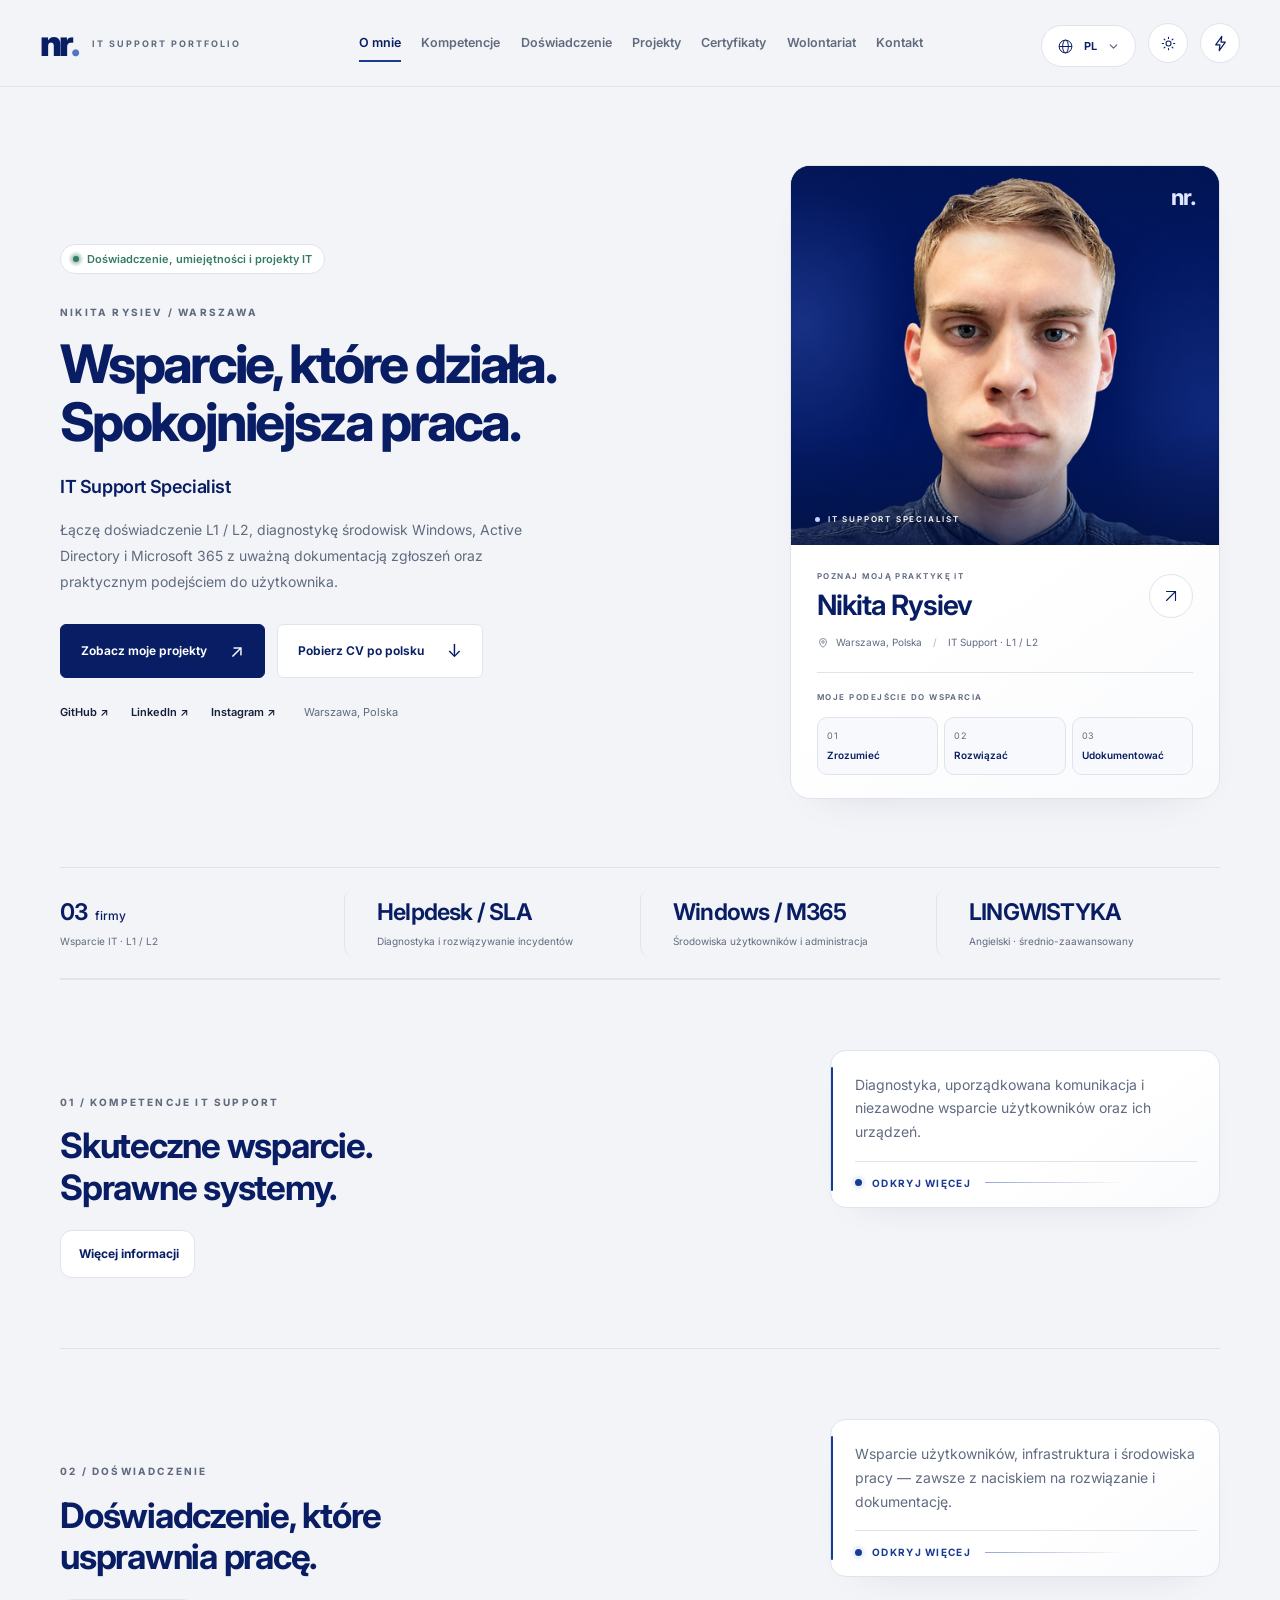
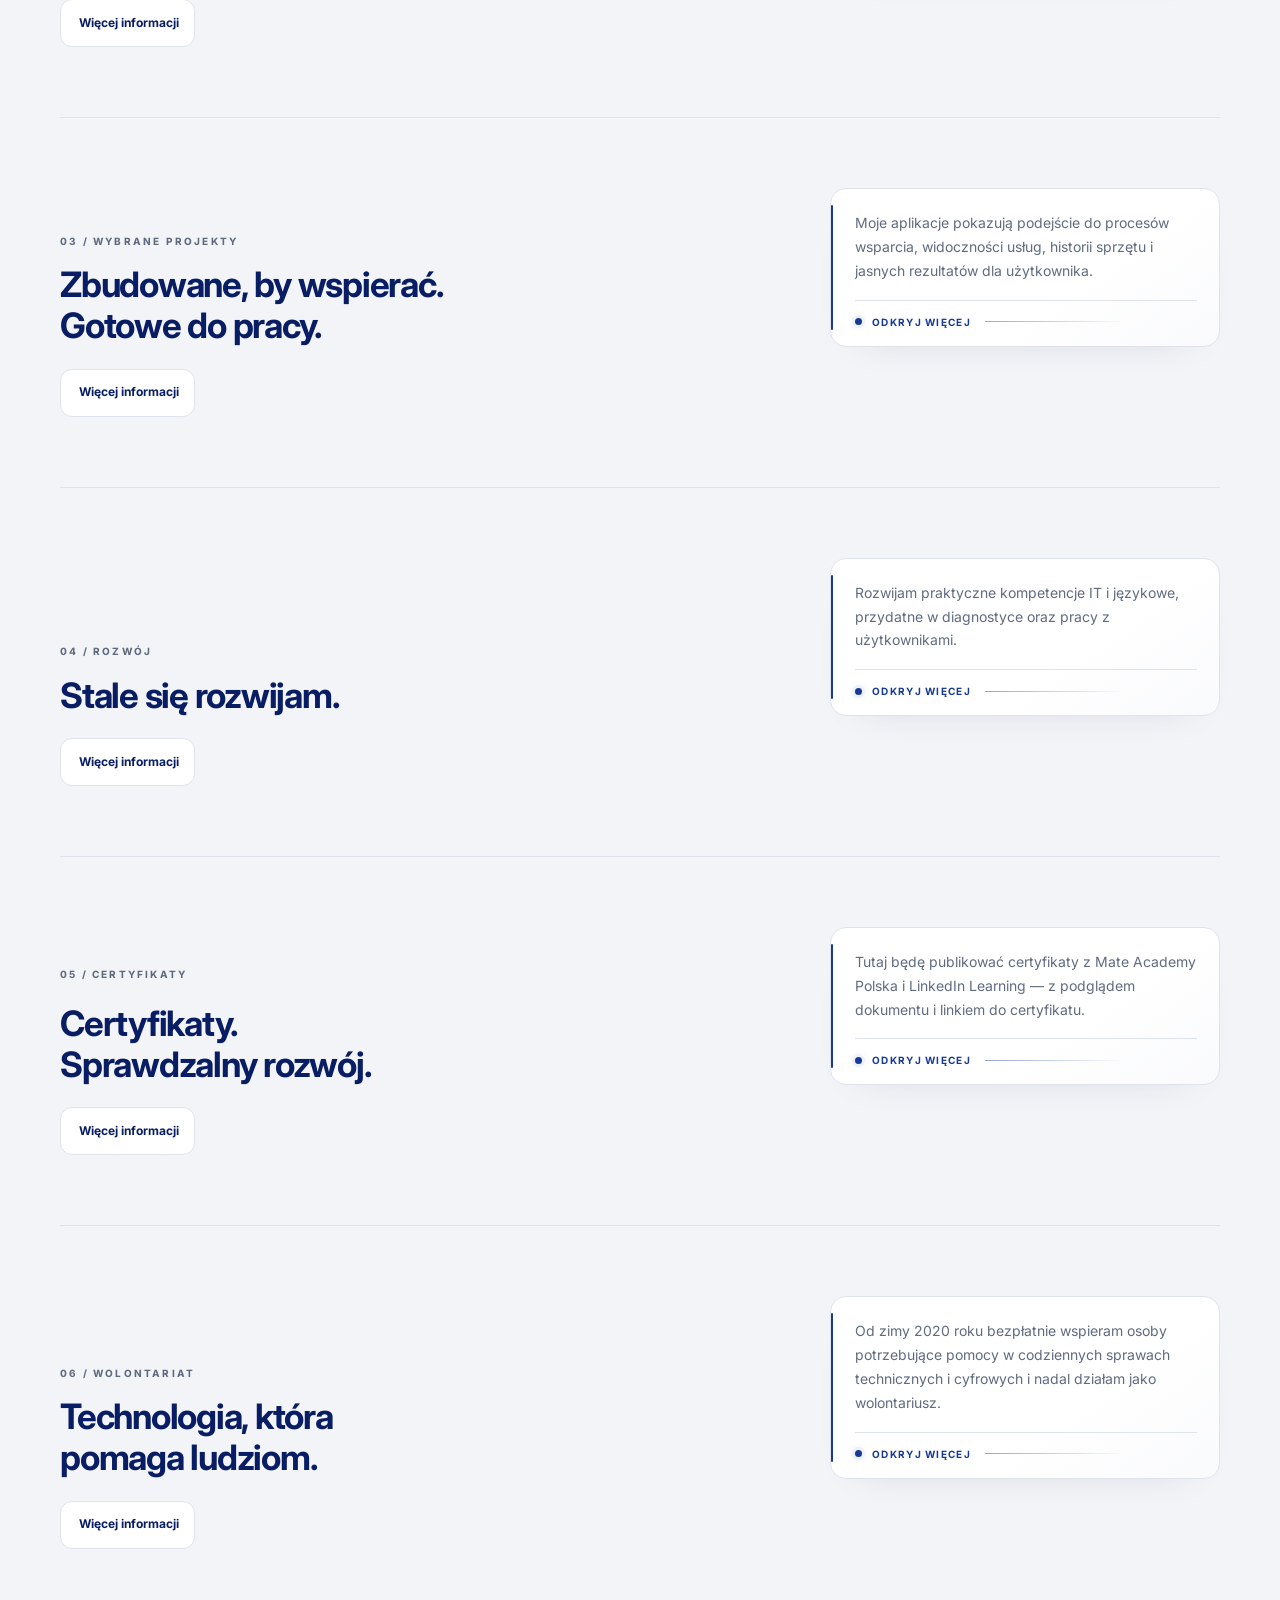
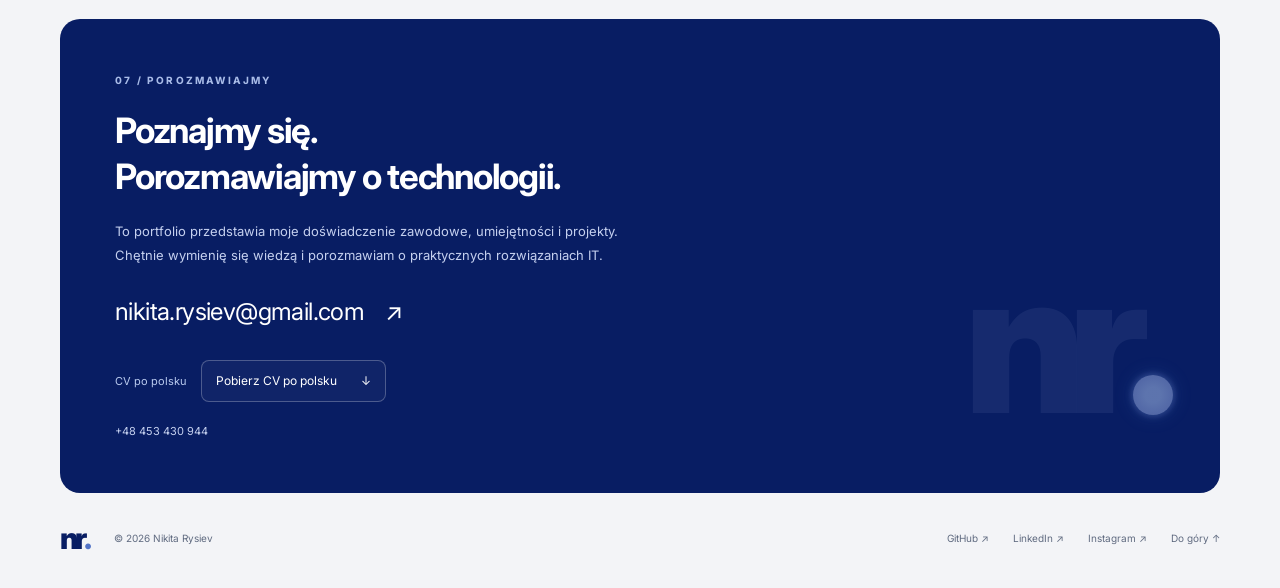
==== commit a6f5c5d5: "Add files via upload" ====
--- a/index.html
+++ b/index.html
@@ -12,31 +12,38 @@
     <title>Nikita Rysiev — Specjalista IT Support</title>
     <link rel="icon" href="favicon.svg" type="image/svg+xml" />
     <script src="theme-init.js"></script>
-    <link rel="stylesheet" href="styles.css?v=20261010-logo-layout" />
-    <link rel="stylesheet" href="portrait.css?v=20261013-ambient1" />
-    <script src="main.js?v=20261010" defer></script>
+    <link rel="stylesheet" href="styles.css?v=20261010-logo-layout-geo1" />
+    <link rel="stylesheet" href="portrait.css?v=20261013-ambient1-geo1" />
+    <script src="main.js?v=20261013-effects1" defer></script>
     <link rel="alternate" hreflang="pl" href="index.html" />
     <link rel="alternate" hreflang="en" href="index-en.html" />
     <link rel="alternate" hreflang="de" href="index-de.html" />
     <link rel="alternate" hreflang="uk" href="index-uk.html" />
-    <link rel="stylesheet" href="motion.css?v=3" />
+    <link rel="stylesheet" href="motion.css?v=3-geo1" />
     <script src="motion.js?v=20260929-v5" defer></script>
-    <link rel="stylesheet" href="refinement.css?v=20261010" />
+    <link rel="stylesheet" href="refinement.css?v=20261010-geo1" />
     <script src="refinement.js?v=20260929" defer></script>
-    <link rel="stylesheet" href="workspace-projects.css?v=20261010-currency-flow" />
+    <link rel="stylesheet" href="workspace-projects.css?v=20261010-currency-flow-geo1" />
     <link rel="stylesheet" href="studio-card-motion.css?v=20261010-currency-flow" />
-    <link rel="stylesheet" href="volunteer.css?v=20261009" />
+    <link rel="stylesheet" href="volunteer.css?v=20261009-geo1" />
     <link rel="stylesheet" href="logo-layout.css?v=20261010-mobile-3" />
     <link rel="stylesheet" href="certificates.css?v=20261013" />
     <link rel="stylesheet" href="premium-polish.css?v=20261013-2" />
-    <link rel="stylesheet" href="section-folds.css?v=20261013-7" />
-    <link rel="stylesheet" href="education-explorer.css?v=20261013-4" />
-    <link rel="stylesheet" href="career-dates.css?v=20261013-5" />
-    <link rel="stylesheet" href="contact-signature.css?v=20261013-5" />
+    <link rel="stylesheet" href="section-folds.css?v=20261013-7-geo1" />
+    <link rel="stylesheet" href="education-explorer.css?v=20261013-4-geo1" />
+    <link rel="stylesheet" href="career-dates.css?v=20261013-5-geo1" />
+    <link rel="stylesheet" href="contact-signature.css?v=20261013-6" />
+    <link rel="preload" href="fonts/Inter-Variable.ttf" as="font" type="font/ttf" crossorigin />
+    <link rel="stylesheet" href="typography.css?v=20261013-inter" />
+    <link rel="stylesheet" href="light-finish.css?v=20261013" />
+    <link rel="stylesheet" href="electric-mode.css?v=20261014-luminous1" />
+    <link rel="stylesheet" href="contact-play.css?v=20261014-gravity1" />
     <script src="certificates-data.js?v=20261013" defer></script>
     <script src="certificates.js?v=20261013" defer></script>
     <script src="section-folds.js?v=20261013-6" defer></script>
     <script src="education-explorer.js?v=20261013-2" defer></script>
+    <script src="electric-mode.js?v=20261014-luminous1" defer></script>
+    <script src="contact-play.js?v=20261014-gravity1" defer></script>
   </head>
   <body>
     <a class="skip-link" href="#main">Przejdź do treści</a>
@@ -450,12 +457,12 @@
       <section class="section volunteer-section" id="volunteer" aria-labelledby="volunteer-title">
         <div class="section-heading volunteer-heading">
           <div><p class="eyebrow">06 / WOLONTARIAT</p><h2 id="volunteer-title">Technologia, która<br />pomaga ludziom.</h2></div>
-          <p class="section-intro">Od 2020 roku bezpłatnie wspieram osoby potrzebujące pomocy w codziennych sprawach technicznych i cyfrowych.</p>
+          <p class="section-intro">Od zimy 2020 roku bezpłatnie wspieram osoby potrzebujące pomocy w codziennych sprawach technicznych i cyfrowych i nadal działam jako wolontariusz.</p>
         </div>
         <article class="volunteer-card">
           <div class="volunteer-card-head">
             <span class="volunteer-mark" aria-hidden="true"><svg viewBox="0 0 24 24" fill="none" stroke="currentColor" stroke-width="1.5" stroke-linecap="round" stroke-linejoin="round"><rect x="3" y="4" width="18" height="14" rx="2.5"/><path d="M8 21h8M12 18v3M9 11.2l2.1 2.1 4.2-4.7"/></svg></span>
-            <div class="volunteer-identity"><span class="volunteer-period">2020 — OBECNIE</span><h3>Chrześcijańska Fundacja Radość</h3><p>Wolontariusz · pomoc IT i wsparcie cyfrowe</p></div>
+            <div class="volunteer-identity"><span class="volunteer-period">Zima 2020 — obecnie</span><h3>Chrześcijańska Fundacja Radość</h3><p>Wolontariusz · pomoc IT i wsparcie cyfrowe</p></div>
             <a class="volunteer-site" href="https://fundacja-radosc.pl/" target="_blank" rel="noopener noreferrer">Poznaj fundację<span aria-hidden="true">↗</span></a>
           </div>
           <div class="volunteer-grid">
--- a/styles.css
+++ b/styles.css
@@ -1,6 +1,4 @@
 /* Design tokens: the white and navy palette of Nikita's CV. */
-@import url('https://fonts.googleapis.com/css2?family=Geologica:wght@400;500;600;800&display=swap');
-
 :root {
   color-scheme:light;
   --bg:#fcfcfd;
@@ -45,7 +43,7 @@
   margin:0;
   background:var(--bg);
   color:var(--text);
-  font-family: "Geologica", "Segoe UI", Arial, sans-serif;
+  font-family:var(--font-site);
   font-size:16px;
   line-height:1.65;
   -webkit-font-smoothing:antialiased
@@ -415,7 +413,7 @@
   justify-content:space-between;
   padding:18px 22px 0;
   color:#d1ddff;
-  font-family:Consolas,monospace;
+  font-family:var(--font-site);
   font-size:9px;
   letter-spacing:1.7px
 }
@@ -448,7 +446,7 @@
 }
 
 .portrait-caption>span:last-child {
-  font-family:Consolas,monospace;
+  font-family:var(--font-site);
   font-size:8px;
   letter-spacing:1px
 }
@@ -625,7 +623,7 @@
   right:27px;
   top:28px;
   font-size:10px;
-  font-family:Consolas,monospace;
+  font-family:var(--font-site);
   color:var(--muted)
 }
 
@@ -729,7 +727,7 @@
 
 .experience-date {
   position: relative;
-  font-family: Consolas, monospace;
+  font-family: var(--font-site);
   font-size: 11px;
   font-weight: 600;
   color: var(--navy);
@@ -794,7 +792,7 @@
 }
 
 .experience-date {
-  font-family:Consolas,monospace;
+  font-family:var(--font-site);
   font-size:11px;
   color:var(--muted);
   padding-top:4px
@@ -802,7 +800,7 @@
 
 .current-label {
   display:table;
-  font:10px "Segoe UI",sans-serif;
+  font:10px var(--font-site);
   background:var(--soft);
   color:var(--accent);
   padding:3px 10px;
@@ -842,7 +840,7 @@
 
 .experience-area {
   justify-self:end;
-  font-family:Consolas,monospace;
+  font-family:var(--font-site);
   font-size:8px;
   letter-spacing:.8px;
   color:var(--muted);
@@ -922,7 +920,7 @@
   top:18px;
   left:22px;
   color:#596a8c;
-  font-family:Consolas,monospace;
+  font-family:var(--font-site);
   font-size:8px;
   letter-spacing:1.4px
 }
@@ -962,7 +960,7 @@
 }
 
 .window-bar>span {
-  font-family:Consolas,monospace;
+  font-family:var(--font-site);
   font-size:7px;
   margin-left:auto;
   color:#8692a9
@@ -1103,7 +1101,7 @@
   display:flex;
   justify-content:space-between;
   color:var(--muted);
-  font-family:Consolas,monospace;
+  font-family:var(--font-site);
   font-size:8px;
   letter-spacing:1.2px;
   margin-bottom:12px
@@ -1215,7 +1213,7 @@
   grid-column:1;
   grid-row:1 / span 2;
   float:none;
-  font-family:Consolas,monospace;
+  font-family:var(--font-site);
   font-size:9px;
   color:var(--muted);
   margin-top:4px;
@@ -1935,7 +1933,7 @@
   max-width:220px;
   margin:0;
   padding:0;
-  font:400 12px/1.5 "Segoe UI",sans-serif;
+  font:400 12px/1.5 var(--font-site);
   letter-spacing:0;
   color:var(--muted);
   text-decoration:none;
--- a/portrait.css
+++ b/portrait.css
@@ -1,258 +1,258 @@
-/* Portrait component: a single aligned editorial card, in the CV palette. */
-.hero-visual {
-  width: 100%;
-  max-width: 430px;
-  justify-self: end;
-  padding: 0;
-}
-
-.portrait-frame {
-  transform: none;
-  background: var(--surface);
-  border: 1px solid var(--line);
-  border-radius: 20px;
-  overflow: hidden;
-  box-shadow: 0 4px 8px -4px #081d6308, 0 24px 64px -32px #081d6333;
-  transition: transform 0.5s cubic-bezier(0.2, 0.8, 0.2, 1), box-shadow 0.5s cubic-bezier(0.2, 0.8, 0.2, 1);
-}
-
-.portrait-frame:hover {
-  transform: translateY(-6px);
-  box-shadow: 0 12px 24px -8px #081d6315, 0 32px 72px -24px #081d6345;
-}
-
-.portrait-image-wrap {
-  position: relative;
-  overflow: hidden;
-  background: #071959;
-  isolation: isolate;
-}
-
-.portrait-frame .portrait-image-wrap img {
-  position: relative;
-  z-index: 0;
-  width: 100%;
-  height: auto;
-  aspect-ratio: 1.13;
-  object-fit: cover;
-  object-position: center 42%;
-  transition: transform 0.7s cubic-bezier(0.2, 0.8, 0.2, 1);
-}
-
-.portrait-frame:hover .portrait-image-wrap img {
-  transform: scale(1.04);
-}
-
-.portrait-image-wrap::before {
-  content: "";
-  position: absolute;
-  z-index: 1;
-  inset: -4%;
-  pointer-events: none;
-  background:
-    radial-gradient(ellipse 36% 54% at 6% 42%, rgba(72, 102, 205, .34), rgba(30, 59, 153, .12) 60%, transparent 82%),
-    radial-gradient(ellipse 38% 58% at 94% 62%, rgba(47, 79, 180, .33), rgba(24, 48, 137, .11) 62%, transparent 82%);
-  -webkit-mask-image: linear-gradient(90deg, #000 0%, #000 20%, transparent 32%, transparent 68%, #000 80%, #000 100%);
-  mask-image: linear-gradient(90deg, #000 0%, #000 20%, transparent 32%, transparent 68%, #000 80%, #000 100%);
-  animation: portrait-blue-shimmer 11s ease-in-out infinite;
-  transition: filter .45s ease;
-}
-
-@keyframes portrait-blue-shimmer {
-  0%, 100% { opacity: .36; transform: translate3d(-1.5%, 0, 0); }
-  50% { opacity: .7; transform: translate3d(1.5%, 1%, 0); }
-}
-
-@media (hover: hover) and (pointer: fine) {
-  .portrait-frame:hover .portrait-image-wrap::before { filter: brightness(1.3); }
-}
-
-.portrait-image-wrap::after {
-  content: "";
-  position: absolute;
-  z-index: 2;
-  inset: 0;
-  background: linear-gradient(180deg, #05134250, transparent 24%, transparent 70%, #051342bb);
-  pointer-events: none;
-}
-
-.portrait-frame .portrait-topline {
-  position: absolute;
-  z-index: 3;
-  top: 0;
-  left: 0;
-  right: 0;
-  display: flex;
-  align-items: center;
-  padding: 20px 24px;
-  color: #e0e8ff;
-  font-family: "Segoe UI", Arial, sans-serif;
-  font-size: 8px;
-  font-weight: 600;
-  letter-spacing: 2px;
-}
-
-.portrait-frame .portrait-topline .portrait-monogram {
-  font-size: 22px;
-  letter-spacing: -1.7px;
-  line-height: 1;
-  font-weight: 750;
-}
-
-.portrait-photo-label {
-  position: absolute;
-  z-index: 3;
-  bottom: 19px;
-  left: 24px;
-  display: flex;
-  gap: 8px;
-  align-items: center;
-  font-size: 8px;
-  letter-spacing: 1.8px;
-  font-weight: 600;
-  color: #fff;
-}
-
-.portrait-dot {
-  width: 5px;
-  height: 5px;
-  border-radius: 50%;
-  background: #c1d3ff;
-}
-
-.portrait-details {
-  padding: 25px 26px 23px;
-}
-
-.portrait-identity {
-  display: flex;
-  align-items: center;
-  justify-content: space-between;
-  gap: 16px;
-}
-
-.portrait-kicker {
-  color: var(--muted);
-  font-size: 8px;
-  line-height: 1.5;
-  font-weight: 650;
-  letter-spacing: 1.45px;
-}
-
-.portrait-name {
-  margin-top: 7px;
-  color: var(--navy);
-  font-size: 28px;
-  line-height: 1.2;
-  font-weight: 650;
-  letter-spacing: -1px;
-}
-
-.portrait-contact {
-  width: 44px;
-  height: 44px;
-  flex: 0 0 44px;
-  display: grid;
-  place-items: center;
-  border: 1px solid var(--line);
-  border-radius: 50%;
-  color: var(--navy);
-  background: var(--surface);
-  transition: background .2s, color .2s, border-color .2s;
-}
-
-.portrait-contact:hover {
-  background: #081d63;
-  border-color: #081d63;
-  color: white;
-}
-
-.portrait-contact svg {
-  width: 18px;
-  height: 18px;
-  fill: none;
-  stroke: currentColor;
-  stroke-width: 1.5;
-  stroke-linecap: round;
-  stroke-linejoin: round;
-}
-
-.portrait-location {
-  display: flex;
-  align-items: center;
-  flex-wrap: wrap;
-  gap: 7px;
-  margin-top: 12px;
-  color: var(--muted);
-  font-size: 10px;
-}
-
-.portrait-location svg {
-  width: 12px;
-  height: 12px;
-  fill: none;
-  stroke: currentColor;
-  stroke-width: 1.5;
-}
-
-.portrait-divider {
-  opacity: .5;
-  margin-inline: 4px;
-}
-
-.portrait-method {
-  border-top: 1px solid var(--line);
-  margin-top: 21px;
-  padding-top: 18px;
-}
-
-.portrait-steps {
-  display: grid;
-  grid-template-columns: repeat(3, 1fr);
-  margin-top: 14px;
-}
-
-.portrait-steps > span {
-  display: flex;
-  flex-direction: column;
-  gap: 4px;
-}
-
-.portrait-steps > span + span {
-  border-left: 1px solid var(--line);
-  padding-left: 17px;
-}
-
-.portrait-steps small {
-  color: var(--muted);
-  font: 9px Consolas, monospace;
-}
-
-.portrait-steps strong {
-  color: var(--navy);
-  font-size: 11px;
-  font-weight: 600;
-}
-
-@media (min-width: 641px) and (max-width: 900px) {
-  .portrait-details { padding: 21px 18px; }
-  .portrait-name { font-size: 23px; }
-  .portrait-kicker { font-size: 7px; letter-spacing: 1px; }
-  .portrait-steps > span + span { padding-left: 9px; }
-  .portrait-steps strong { font-size: 9px; }
-}
-
-@media (max-width: 640px) {
-  .hero-visual { width: 100%; max-width: 380px; margin: 0 auto; }
-  .portrait-frame { border-radius: 16px; }
-  .portrait-details { padding: 22px; }
-  .portrait-name { font-size: 26px; }
-  .portrait-kicker { font-size: 7px; letter-spacing: 1.1px; }
-  .portrait-steps > span + span { padding-left: 11px; }
-  .portrait-steps strong { font-size: 10px; }
-}
-
-@media (prefers-reduced-motion: reduce) {
-  .portrait-contact { transition: none; }
-  .portrait-image-wrap::before { animation: none; opacity: .52; transform: none; transition: none; }
-}
+/* Portrait component: a single aligned editorial card, in the CV palette. */
+.hero-visual {
+  width: 100%;
+  max-width: 430px;
+  justify-self: end;
+  padding: 0;
+}
+
+.portrait-frame {
+  transform: none;
+  background: var(--surface);
+  border: 1px solid var(--line);
+  border-radius: 20px;
+  overflow: hidden;
+  box-shadow: 0 4px 8px -4px #081d6308, 0 24px 64px -32px #081d6333;
+  transition: transform 0.5s cubic-bezier(0.2, 0.8, 0.2, 1), box-shadow 0.5s cubic-bezier(0.2, 0.8, 0.2, 1);
+}
+
+.portrait-frame:hover {
+  transform: translateY(-6px);
+  box-shadow: 0 12px 24px -8px #081d6315, 0 32px 72px -24px #081d6345;
+}
+
+.portrait-image-wrap {
+  position: relative;
+  overflow: hidden;
+  background: #071959;
+  isolation: isolate;
+}
+
+.portrait-frame .portrait-image-wrap img {
+  position: relative;
+  z-index: 0;
+  width: 100%;
+  height: auto;
+  aspect-ratio: 1.13;
+  object-fit: cover;
+  object-position: center 42%;
+  transition: transform 0.7s cubic-bezier(0.2, 0.8, 0.2, 1);
+}
+
+.portrait-frame:hover .portrait-image-wrap img {
+  transform: scale(1.04);
+}
+
+.portrait-image-wrap::before {
+  content: "";
+  position: absolute;
+  z-index: 1;
+  inset: -4%;
+  pointer-events: none;
+  background:
+    radial-gradient(ellipse 36% 54% at 6% 42%, rgba(72, 102, 205, .34), rgba(30, 59, 153, .12) 60%, transparent 82%),
+    radial-gradient(ellipse 38% 58% at 94% 62%, rgba(47, 79, 180, .33), rgba(24, 48, 137, .11) 62%, transparent 82%);
+  -webkit-mask-image: linear-gradient(90deg, #000 0%, #000 20%, transparent 32%, transparent 68%, #000 80%, #000 100%);
+  mask-image: linear-gradient(90deg, #000 0%, #000 20%, transparent 32%, transparent 68%, #000 80%, #000 100%);
+  animation: portrait-blue-shimmer 11s ease-in-out infinite;
+  transition: filter .45s ease;
+}
+
+@keyframes portrait-blue-shimmer {
+  0%, 100% { opacity: .36; transform: translate3d(-1.5%, 0, 0); }
+  50% { opacity: .7; transform: translate3d(1.5%, 1%, 0); }
+}
+
+@media (hover: hover) and (pointer: fine) {
+  .portrait-frame:hover .portrait-image-wrap::before { filter: brightness(1.3); }
+}
+
+.portrait-image-wrap::after {
+  content: "";
+  position: absolute;
+  z-index: 2;
+  inset: 0;
+  background: linear-gradient(180deg, #05134250, transparent 24%, transparent 70%, #051342bb);
+  pointer-events: none;
+}
+
+.portrait-frame .portrait-topline {
+  position: absolute;
+  z-index: 3;
+  top: 0;
+  left: 0;
+  right: 0;
+  display: flex;
+  align-items: center;
+  padding: 20px 24px;
+  color: #e0e8ff;
+  font-family: var(--font-site);
+  font-size: 8px;
+  font-weight: 600;
+  letter-spacing: 2px;
+}
+
+.portrait-frame .portrait-topline .portrait-monogram {
+  font-size: 22px;
+  letter-spacing: -1.7px;
+  line-height: 1;
+  font-weight: 750;
+}
+
+.portrait-photo-label {
+  position: absolute;
+  z-index: 3;
+  bottom: 19px;
+  left: 24px;
+  display: flex;
+  gap: 8px;
+  align-items: center;
+  font-size: 8px;
+  letter-spacing: 1.8px;
+  font-weight: 600;
+  color: #fff;
+}
+
+.portrait-dot {
+  width: 5px;
+  height: 5px;
+  border-radius: 50%;
+  background: #c1d3ff;
+}
+
+.portrait-details {
+  padding: 25px 26px 23px;
+}
+
+.portrait-identity {
+  display: flex;
+  align-items: center;
+  justify-content: space-between;
+  gap: 16px;
+}
+
+.portrait-kicker {
+  color: var(--muted);
+  font-size: 8px;
+  line-height: 1.5;
+  font-weight: 650;
+  letter-spacing: 1.45px;
+}
+
+.portrait-name {
+  margin-top: 7px;
+  color: var(--navy);
+  font-size: 28px;
+  line-height: 1.2;
+  font-weight: 650;
+  letter-spacing: -1px;
+}
+
+.portrait-contact {
+  width: 44px;
+  height: 44px;
+  flex: 0 0 44px;
+  display: grid;
+  place-items: center;
+  border: 1px solid var(--line);
+  border-radius: 50%;
+  color: var(--navy);
+  background: var(--surface);
+  transition: background .2s, color .2s, border-color .2s;
+}
+
+.portrait-contact:hover {
+  background: #081d63;
+  border-color: #081d63;
+  color: white;
+}
+
+.portrait-contact svg {
+  width: 18px;
+  height: 18px;
+  fill: none;
+  stroke: currentColor;
+  stroke-width: 1.5;
+  stroke-linecap: round;
+  stroke-linejoin: round;
+}
+
+.portrait-location {
+  display: flex;
+  align-items: center;
+  flex-wrap: wrap;
+  gap: 7px;
+  margin-top: 12px;
+  color: var(--muted);
+  font-size: 10px;
+}
+
+.portrait-location svg {
+  width: 12px;
+  height: 12px;
+  fill: none;
+  stroke: currentColor;
+  stroke-width: 1.5;
+}
+
+.portrait-divider {
+  opacity: .5;
+  margin-inline: 4px;
+}
+
+.portrait-method {
+  border-top: 1px solid var(--line);
+  margin-top: 21px;
+  padding-top: 18px;
+}
+
+.portrait-steps {
+  display: grid;
+  grid-template-columns: repeat(3, 1fr);
+  margin-top: 14px;
+}
+
+.portrait-steps > span {
+  display: flex;
+  flex-direction: column;
+  gap: 4px;
+}
+
+.portrait-steps > span + span {
+  border-left: 1px solid var(--line);
+  padding-left: 17px;
+}
+
+.portrait-steps small {
+  color: var(--muted);
+  font: 9px var(--font-site);
+}
+
+.portrait-steps strong {
+  color: var(--navy);
+  font-size: 11px;
+  font-weight: 600;
+}
+
+@media (min-width: 641px) and (max-width: 900px) {
+  .portrait-details { padding: 21px 18px; }
+  .portrait-name { font-size: 23px; }
+  .portrait-kicker { font-size: 7px; letter-spacing: 1px; }
+  .portrait-steps > span + span { padding-left: 9px; }
+  .portrait-steps strong { font-size: 9px; }
+}
+
+@media (max-width: 640px) {
+  .hero-visual { width: 100%; max-width: 380px; margin: 0 auto; }
+  .portrait-frame { border-radius: 16px; }
+  .portrait-details { padding: 22px; }
+  .portrait-name { font-size: 26px; }
+  .portrait-kicker { font-size: 7px; letter-spacing: 1.1px; }
+  .portrait-steps > span + span { padding-left: 11px; }
+  .portrait-steps strong { font-size: 10px; }
+}
+
+@media (prefers-reduced-motion: reduce) {
+  .portrait-contact { transition: none; }
+  .portrait-image-wrap::before { animation: none; opacity: .52; transform: none; transition: none; }
+}
--- a/motion.css
+++ b/motion.css
@@ -1,45 +1,45 @@
-/* Shared motion language: quiet, responsive, and interruptible. */
-:root{--ease-out:cubic-bezier(.22,1,.36,1);--motion-fast:180ms;--motion-medium:320ms}
-@view-transition{navigation:auto}
-body,.site-header,.portrait-frame,.skill-card,.project-card,.contact-section{transition:background-color var(--motion-medium) ease,color var(--motion-medium) ease,border-color var(--motion-medium) ease}
-.button,.icon-button,.language-toggle,.portrait-contact,.skill-card,.project-card,.portrait-frame,.facts-strip>div,.experience-row,.education-list article{transition:transform var(--motion-medium) var(--ease-out),box-shadow var(--motion-medium) ease,background-color var(--motion-fast) ease,border-color var(--motion-fast) ease}
-.button-primary{color:#fff}
-.project-card,.project-visual .mock-window,.project-visual .bmi-mock{will-change:auto}
-.skill-symbol,.tags>span,.experience-date:after,.portrait-image-wrap img,.mock-window,.bmi-mock,.contact-email>span{transition:transform 420ms var(--ease-out),background-color 220ms ease,box-shadow 220ms ease}
-.main-nav a:after{content:"";position:absolute;bottom:3px;left:0;width:100%;height:2px;background:var(--accent);transform:scaleX(0);transform-origin:left;transition:transform 240ms var(--ease-out)}
-.main-nav a.is-active:after{width:100%;transform:scaleX(1)}
-.main-nav a:hover:after,.main-nav a:focus-visible:after{transform:scaleX(1)}
-.icon-button{min-height:40px;min-width:40px}
-.icon-button svg{transition:transform 320ms var(--ease-out)}
-[data-theme=dark] #theme-toggle svg{transform:rotate(-25deg)}
-.button:active,.icon-button:active,.portrait-contact:active{transform:translateY(0) scale(.98)}
-.button>span:last-child{transition:transform 240ms var(--ease-out)}
-.project-card .project-links a{transform:none!important}
-.project-links a{min-height:44px}
-.tool-visual{background:linear-gradient(135deg,#edf2ff,#dfe8fa)}
-.qr-visual{background:linear-gradient(135deg,#e7efee,#dbe7e5)}
-.tool-preview{display:flex;flex-direction:column;gap:10px;color:#081d63;background:#ffffffc9;padding:25px 30px;border-radius:14px;border:1px solid #fff;box-shadow:0 15px 40px #081d6310;width:100%;max-width:350px;transition:transform 420ms var(--ease-out)}
-.tool-preview-icon{font-size:38px;line-height:1.2}.tool-preview strong{font-size:20px;letter-spacing:-.6px}.tool-preview>span:last-child{font:11px Consolas,monospace;color:#596a8c}
-@media(hover:hover) and (pointer:fine){
- .skill-card:hover,.project-card:hover,.portrait-frame:hover{transform:translateY(-4px);box-shadow:0 18px 45px -24px #081d6340}
- .skill-card:hover .skill-symbol{transform:translateY(-2px) scale(1.04)}
- .skill-card:hover .tags>span{transform:none}
- .project-card:hover .tool-preview{transform:translateY(-3px)}
- .portrait-frame:hover .portrait-image-wrap img{transform:scale(1.025)}
- .button:hover>span:last-child,.contact-email:hover>span{transform:translate(2px,-2px)}
- .icon-button:hover,.portrait-contact:hover{transform:translateY(-2px)}
-}
-@media(hover:none){
- .skill-card:hover,.project-card:hover,.portrait-frame:hover,.button:hover,.experience-row:hover,.facts-strip>div:hover,.education-list article:hover,.skill-card:hover .skill-symbol,.skill-card:hover .tags>span,.portrait-frame:hover .portrait-image-wrap img,.project-card:hover .mock-window,.project-card:hover .bmi-mock{transform:none;box-shadow:none}
-}
-@media(max-width:900px){
- .main-nav,.main-nav.is-open{display:flex;flex-direction:column;align-items:stretch;gap:0;max-height:calc(100dvh - 72px);overflow:auto;transform-origin:top;transition:opacity 200ms ease,transform 240ms var(--ease-out),visibility 240ms}
- .main-nav{opacity:0;visibility:hidden;transform:translateY(-8px);pointer-events:none}
- .main-nav.is-open{opacity:1;visibility:visible;transform:none;pointer-events:auto}
-}
-@media(prefers-reduced-motion:reduce){
- html{scroll-behavior:auto!important}
- *,*::before,*::after{animation:none!important;transition:none!important;scroll-behavior:auto!important}
- ::view-transition-group(*),::view-transition-old(*),::view-transition-new(*){animation:none!important}
-}
-@media print{*,*::before,*::after{animation:none!important;transition:none!important}}
+/* Shared motion language: quiet, responsive, and interruptible. */
+:root{--ease-out:cubic-bezier(.22,1,.36,1);--motion-fast:180ms;--motion-medium:320ms}
+@view-transition{navigation:auto}
+body,.site-header,.portrait-frame,.skill-card,.project-card,.contact-section{transition:background-color var(--motion-medium) ease,color var(--motion-medium) ease,border-color var(--motion-medium) ease}
+.button,.icon-button,.language-toggle,.portrait-contact,.skill-card,.project-card,.portrait-frame,.facts-strip>div,.experience-row,.education-list article{transition:transform var(--motion-medium) var(--ease-out),box-shadow var(--motion-medium) ease,background-color var(--motion-fast) ease,border-color var(--motion-fast) ease}
+.button-primary{color:#fff}
+.project-card,.project-visual .mock-window,.project-visual .bmi-mock{will-change:auto}
+.skill-symbol,.tags>span,.experience-date:after,.portrait-image-wrap img,.mock-window,.bmi-mock,.contact-email>span{transition:transform 420ms var(--ease-out),background-color 220ms ease,box-shadow 220ms ease}
+.main-nav a:after{content:"";position:absolute;bottom:3px;left:0;width:100%;height:2px;background:var(--accent);transform:scaleX(0);transform-origin:left;transition:transform 240ms var(--ease-out)}
+.main-nav a.is-active:after{width:100%;transform:scaleX(1)}
+.main-nav a:hover:after,.main-nav a:focus-visible:after{transform:scaleX(1)}
+.icon-button{min-height:40px;min-width:40px}
+.icon-button svg{transition:transform 320ms var(--ease-out)}
+[data-theme=dark] #theme-toggle svg{transform:rotate(-25deg)}
+.button:active,.icon-button:active,.portrait-contact:active{transform:translateY(0) scale(.98)}
+.button>span:last-child{transition:transform 240ms var(--ease-out)}
+.project-card .project-links a{transform:none!important}
+.project-links a{min-height:44px}
+.tool-visual{background:linear-gradient(135deg,#edf2ff,#dfe8fa)}
+.qr-visual{background:linear-gradient(135deg,#e7efee,#dbe7e5)}
+.tool-preview{display:flex;flex-direction:column;gap:10px;color:#081d63;background:#ffffffc9;padding:25px 30px;border-radius:14px;border:1px solid #fff;box-shadow:0 15px 40px #081d6310;width:100%;max-width:350px;transition:transform 420ms var(--ease-out)}
+.tool-preview-icon{font-size:38px;line-height:1.2}.tool-preview strong{font-size:20px;letter-spacing:-.6px}.tool-preview>span:last-child{font:11px var(--font-site);color:#596a8c}
+@media(hover:hover) and (pointer:fine){
+ .skill-card:hover,.project-card:hover,.portrait-frame:hover{transform:translateY(-4px);box-shadow:0 18px 45px -24px #081d6340}
+ .skill-card:hover .skill-symbol{transform:translateY(-2px) scale(1.04)}
+ .skill-card:hover .tags>span{transform:none}
+ .project-card:hover .tool-preview{transform:translateY(-3px)}
+ .portrait-frame:hover .portrait-image-wrap img{transform:scale(1.025)}
+ .button:hover>span:last-child,.contact-email:hover>span{transform:translate(2px,-2px)}
+ .icon-button:hover,.portrait-contact:hover{transform:translateY(-2px)}
+}
+@media(hover:none){
+ .skill-card:hover,.project-card:hover,.portrait-frame:hover,.button:hover,.experience-row:hover,.facts-strip>div:hover,.education-list article:hover,.skill-card:hover .skill-symbol,.skill-card:hover .tags>span,.portrait-frame:hover .portrait-image-wrap img,.project-card:hover .mock-window,.project-card:hover .bmi-mock{transform:none;box-shadow:none}
+}
+@media(max-width:900px){
+ .main-nav,.main-nav.is-open{display:flex;flex-direction:column;align-items:stretch;gap:0;max-height:calc(100dvh - 72px);overflow:auto;transform-origin:top;transition:opacity 200ms ease,transform 240ms var(--ease-out),visibility 240ms}
+ .main-nav{opacity:0;visibility:hidden;transform:translateY(-8px);pointer-events:none}
+ .main-nav.is-open{opacity:1;visibility:visible;transform:none;pointer-events:auto}
+}
+@media(prefers-reduced-motion:reduce){
+ html{scroll-behavior:auto!important}
+ *,*::before,*::after{animation:none!important;transition:none!important;scroll-behavior:auto!important}
+ ::view-transition-group(*),::view-transition-old(*),::view-transition-new(*){animation:none!important}
+}
+@media print{*,*::before,*::after{animation:none!important;transition:none!important}}
--- a/refinement.css
+++ b/refinement.css
@@ -6,7 +6,7 @@
 .language-switch[open] summary{background:var(--soft)}
 .language-options{position:absolute;top:52px;right:0;min-width:190px;padding:7px;background:var(--surface);border:1px solid var(--line);border-radius:16px;box-shadow:0 16px 40px #0002;z-index:30;display:grid;gap:4px}
 .language-switch .language-options a{display:flex;justify-content:space-between;gap:24px;padding:12px;border:0;border-radius:10px;color:var(--text);background:transparent;font-size:13px}
-.language-switch .language-options a span{font:10px Consolas,monospace;opacity:.7}
+.language-switch .language-options a span{font:10px var(--font-site);opacity:.7}
 .language-switch .language-options a[aria-current=page],.language-switch .language-options a:hover{background:var(--soft);color:var(--navy)}
 .language-switch summary:focus-visible{outline:2px solid var(--accent);outline-offset:4px}
 .skill-symbol{display:grid;place-items:center;width:44px;height:44px;padding:9px}
@@ -18,14 +18,14 @@
 .experience-row{grid-template-columns:205px minmax(0,1fr);gap:38px;padding:32px;border:1px solid var(--line);border-radius:20px;background:var(--surface);overflow:hidden}
 .experience-row:hover{transform:none;background:var(--surface);border-color:var(--accent);box-shadow:0 14px 35px -26px #173a9440}
 .experience-date{display:flex;flex-direction:column;align-items:flex-start;gap:17px;padding:0;border-right:1px solid var(--line);font-size:12px;letter-spacing:.3px;color:var(--navy)}
-.experience-area{display:block;justify-self:auto;padding:0 14px 0 0;max-width:180px;font:11px/1.6 "Segoe UI",sans-serif;letter-spacing:.1px;color:var(--muted)}
+.experience-area{display:block;justify-self:auto;padding:0 14px 0 0;max-width:180px;font:11px/1.6 var(--font-site);letter-spacing:.1px;color:var(--muted)}
 .experience-row>div:nth-child(2){padding:0;min-width:0}
 .experience-row .company{font-size:10px;letter-spacing:1.5px;color:var(--muted);margin-bottom:9px}
 .experience-row h3{font-size:22px;line-height:1.35;letter-spacing:-.5px}
 .experience-row ul{font-size:13px;line-height:1.8;margin:18px 0 20px;padding-left:17px;max-width:760px}
 .experience-row li+li{margin-top:7px}
 .experience-tags{display:flex;flex-wrap:wrap;gap:7px}
-.experience-tags span{font:10px/1.5 Consolas,monospace;padding:5px 9px;border:1px solid var(--line);border-radius:6px;color:var(--muted);background:var(--surface-alt)}
+.experience-tags span{font:10px/1.5 var(--font-site);padding:5px 9px;border:1px solid var(--line);border-radius:6px;color:var(--muted);background:var(--surface-alt)}
 .project-visual{height:300px;background:radial-gradient(ellipse at 50% 30%,#f6f8ff,#e2e8f5);padding:48px 30px 34px}
 .project-visual .mock-window,.project-visual .bmi-mock,.project-visual .tool-preview{width:100%;max-width:360px;border:1px solid #d8e0f0;border-radius:13px;background:#fff;box-shadow:0 22px 38px -24px #203d8066;transform:rotate(-2deg);animation:preview-enter 1s ease both;transition:transform .5s,box-shadow .5s}
 .project-visual .bmi-mock{padding:21px 30px;max-width:310px;transform:rotate(2deg)}
@@ -33,8 +33,8 @@
 .tool-preview .window-bar>span{font-size:7px}
 .link-demo{padding:22px;display:grid;grid-template-columns:1fr 66px;gap:15px;align-items:center}
 .link-demo .mock-title{font-size:16px;line-height:1.3;max-width:180px}
-.link-field{margin:16px 0 10px;padding:8px 6px;border:1px solid #dce4f3;border-radius:5px;color:#7785a0;font:8px Consolas,monospace;white-space:nowrap}
-.link-result{display:flex;align-items:center;gap:6px;color:#183875;font:9px Consolas,monospace;background:#edf2fc;padding:8px 6px;border-radius:5px}
+.link-field{margin:16px 0 10px;padding:8px 6px;border:1px solid #dce4f3;border-radius:5px;color:#7785a0;font:8px var(--font-site);white-space:nowrap}
+.link-result{display:flex;align-items:center;gap:6px;color:#183875;font:9px var(--font-site);background:#edf2fc;padding:8px 6px;border-radius:5px}
 .link-result b{margin-left:auto}
 .qr-demo{position:relative;padding:5px;border:1px solid #e1e7f3;border-radius:7px}
 .qr-demo svg{display:block;width:100%;height:auto}
@@ -67,12 +67,12 @@
 .language-switch summary .language-chevron{width:13px;height:13px;flex:none;stroke-width:1.6;stroke-linecap:round;stroke-linejoin:round;transition:transform 220ms ease;color:var(--muted)}
 .language-switch[open] .language-chevron{transform:rotate(180deg);color:var(--navy)}
 .experience-date{gap:14px;align-self:stretch;justify-content:flex-start;padding-top:3px}
-.career-years{display:inline-flex;align-items:center;white-space:nowrap;font:600 20px/1.3 "Segoe UI",sans-serif;letter-spacing:-.6px;color:var(--navy);font-variant-numeric:tabular-nums}
+.career-years{display:inline-flex;align-items:center;white-space:nowrap;font:600 20px/1.3 var(--font-site);letter-spacing:-.6px;color:var(--navy);font-variant-numeric:tabular-nums}
 .career-years::before{content:"";width:4px;height:24px;border-radius:4px;background:#6688d2;margin-right:12px;flex:none;transition:background-color 250ms ease,height 250ms ease}
 .experience-row{position:relative;transition:transform 320ms var(--ease-out),border-color 320ms ease,box-shadow 320ms ease,background-color 320ms ease}
 .experience-row::after{content:"";position:absolute;left:0;top:28px;bottom:28px;width:3px;background:#5078cc;border-radius:0 4px 4px 0;transform:scaleY(0);transition:transform 320ms var(--ease-out);transform-origin:center}
 .experience-tags{gap:8px}
-.experience-tags>span{display:inline-flex;align-items:center;gap:7px;padding:7px 11px;border-radius:8px;font:500 11px/1.4 "Segoe UI",sans-serif;letter-spacing:.1px;color:var(--navy);background:var(--surface-alt);transition:color 250ms ease,background-color 250ms ease,border-color 250ms ease,transform 250ms ease,box-shadow 250ms ease}
+.experience-tags>span{display:inline-flex;align-items:center;gap:7px;padding:7px 11px;border-radius:8px;font:500 11px/1.4 var(--font-site);letter-spacing:.1px;color:var(--navy);background:var(--surface-alt);transition:color 250ms ease,background-color 250ms ease,border-color 250ms ease,transform 250ms ease,box-shadow 250ms ease}
 .experience-tags>span::before{content:"";width:4px;height:4px;border-radius:50%;background:#7b94c8;flex:none;transition:background-color 250ms ease}
 .portrait-steps{gap:6px;margin-top:14px}
 .portrait-steps>span,.portrait-steps>span+span{position:relative;min-width:0;gap:7px;padding:12px 9px;border:1px solid var(--line);border-radius:10px;background:var(--surface-alt);transition:transform 280ms var(--ease-out),background-color 280ms ease,border-color 280ms ease,box-shadow 280ms ease}
@@ -93,7 +93,7 @@
 @media(max-width:700px){.experience-date{padding-top:0;gap:12px;align-items:center}.career-years{font-size:21px}.experience-area{flex-basis:100%;margin-left:16px}.experience-row::after{top:20px;bottom:20px}.experience-tags>span{font-size:11px}}
 @media(min-width:641px) and (max-width:900px){.portrait-steps{gap:4px}.portrait-steps>span,.portrait-steps>span+span{padding:10px 6px}.portrait-steps strong{font-size:9px}}
 @media(prefers-reduced-motion:reduce){.language-chevron,.experience-row,.experience-row::after,.career-years::before,.experience-tags>span,.portrait-steps>span,.portrait-steps small,.portrait-steps strong{animation:none!important;transition:none!important}.experience-row:hover,.experience-tags>span:hover,.portrait-steps>span:hover{transform:none!important}}
-
-/* Current employment dates fit the existing timeline on narrow screens. */
-.career-years{white-space:normal;overflow-wrap:anywhere}
-.experience-date{min-width:0}
+
+/* Current employment dates fit the existing timeline on narrow screens. */
+.career-years{white-space:normal;overflow-wrap:anywhere}
+.experience-date{min-width:0}
--- a/workspace-projects.css
+++ b/workspace-projects.css
@@ -1,7 +1,7 @@
-.it-preview{background:linear-gradient(135deg,#edf2ff,#e1e8f7);display:grid;place-items:center;position:relative;min-height:285px}.it-mini{width:75%;background:#fff;border:1px solid #dce4f5;border-radius:15px;padding:22px;color:#152860;box-shadow:0 20px 35px -20px #15286055;transform:rotate(-3deg);transition:transform .5s cubic-bezier(.2,.8,.2,1),box-shadow .5s}.project-card:hover .it-mini{transform:rotate(0) translateY(-6px);box-shadow:0 25px 45px -18px #15286055}.it-mini-title{display:flex;gap:12px;align-items:center;margin-bottom:20px;font-size:15px}.it-mini-title b{display:grid;place-items:center;width:32px;height:32px;border-radius:9px;color:white;background:#172d69;font-size:20px}.it-mini-title>span{margin-left:auto}.it-mini-row{display:flex;justify-content:space-between;font-size:10px;padding:10px 0;border-top:1px solid #e8edf7;gap:10px}.it-mini-row em{font-style:normal;font-size:8px;color:#677fae;background:#f1f4fb;padding:2px 5px;border-radius:4px}.it-mini-progress{height:4px;background:#edf1fa;border-radius:5px;margin-top:15px;overflow:hidden}.it-mini-progress i{display:block;height:100%;width:55%;background:#7e9cdb;transition:width .7s}.project-card:hover .it-mini-progress i{width:86%}@media(prefers-reduced-motion:reduce){.it-mini,.it-mini-progress i{transition:none}}
-.it-preview{grid-template-columns:minmax(0,1fr)}.it-mini{width:100%;max-width:360px}
-.currency-demo{display:grid;grid-template-columns:1fr auto 1fr;align-items:center;gap:12px}.currency-demo>span{font-size:10px;color:#677fae}.currency-demo strong{display:block;margin-top:8px;font-size:22px;color:#152860}.currency-demo small{font-size:11px}.text-demo-lines{display:grid;gap:8px;margin-bottom:20px}.text-demo-lines i{height:5px;background:#dce4f5;border-radius:4px;width:95%}.text-demo-lines i:nth-child(2){width:78%}.text-demo-lines i:last-child{width:58%}.text-demo-stats{display:flex;gap:8px;justify-content:space-between;font-size:9px;color:#677fae}.text-demo-stats b{display:block;font-size:18px;margin-bottom:4px;color:#152860}@media(max-width:420px){.it-preview{padding-inline:22px}.it-mini{padding:18px}.currency-demo strong{font-size:18px}}
-.workspace-feature{display:none!important}.support-desk-project{grid-column:1/-1}
-.project-card[data-it-project="security"] .project-links a:first-child,.project-card[data-it-project="desk"] .project-links a:first-child{background:var(--surface-alt);border-color:var(--line);color:var(--navy)}.project-card[data-it-project="security"] .project-links a:first-child:hover,.project-card[data-it-project="desk"] .project-links a:first-child:hover{background:var(--navy);border-color:var(--navy);color:#fff!important}
-.workspace-feature{position:relative;overflow:hidden;background:#162b66;color:#fff;border-radius:24px;padding:52px 48px;margin-top:34px;box-shadow:0 28px 60px -40px #071b6380}.workspace-feature:before{content:"";position:absolute;width:500px;height:500px;border:1px solid #ffffff1c;border-radius:50%;right:-170px;top:-220px;box-shadow:0 0 0 55px #ffffff08,0 0 0 110px #ffffff05}.workspace-feature h2{color:#fff;letter-spacing:-1.4px}.workspace-feature .eyebrow{color:#aec0ea}.workspace-feature .section-intro{color:#c6d3f1;max-width:380px}.workspace-feature-head{display:flex;justify-content:space-between;gap:35px;position:relative;z-index:1}.workspace-flow{display:flex;align-items:stretch;gap:10px;margin-top:40px;position:relative;z-index:1}.workspace-flow>a{position:relative;display:flex;flex-direction:column;gap:5px;flex:1;min-height:130px;padding:18px;border:1px solid #ffffff2a;border-radius:14px;background:#ffffff0d;color:#fff;transition:transform .3s,background .3s,border-color .3s}.workspace-flow>a:hover{transform:translateY(-5px);background:#ffffff16;border-color:#9db6f5}.workspace-flow>a>span{font:10px Consolas,monospace;color:#adc1ee;letter-spacing:1px}.workspace-flow strong{font-size:15px}.workspace-flow small{color:#c5d1ed;font-size:10px}.workspace-flow b{position:absolute;right:15px;top:15px;font-size:17px;font-weight:400}.workspace-flow>i{display:flex;align-items:center;color:#9fb3e7;font-style:normal}.workspace-feature-foot{display:flex;align-items:center;justify-content:space-between;gap:20px;margin-top:35px;padding-top:22px;border-top:1px solid #ffffff24;position:relative;z-index:1;font:10px Consolas,monospace;letter-spacing:1.5px;color:#b9c9eb}.workspace-feature .button-primary{background:#fff;color:#162b66;border-color:#fff}.workspace-feature .button-primary:hover{background:#e9efff;color:#162b66}
-@media(max-width:700px){.workspace-feature{padding:32px 22px;border-radius:18px}.workspace-feature-head{display:block}.workspace-feature .section-intro{margin-top:18px}.workspace-flow{display:grid;grid-template-columns:1fr 1fr;gap:9px;margin-top:26px}.workspace-flow>i{display:none}.workspace-flow>a{min-height:120px;padding:14px}.workspace-feature-foot{display:block;line-height:1.7}.workspace-feature-foot .button{margin-top:18px;width:100%}}
+.it-preview{background:linear-gradient(135deg,#edf2ff,#e1e8f7);display:grid;place-items:center;position:relative;min-height:285px}.it-mini{width:75%;background:#fff;border:1px solid #dce4f5;border-radius:15px;padding:22px;color:#152860;box-shadow:0 20px 35px -20px #15286055;transform:rotate(-3deg);transition:transform .5s cubic-bezier(.2,.8,.2,1),box-shadow .5s}.project-card:hover .it-mini{transform:rotate(0) translateY(-6px);box-shadow:0 25px 45px -18px #15286055}.it-mini-title{display:flex;gap:12px;align-items:center;margin-bottom:20px;font-size:15px}.it-mini-title b{display:grid;place-items:center;width:32px;height:32px;border-radius:9px;color:white;background:#172d69;font-size:20px}.it-mini-title>span{margin-left:auto}.it-mini-row{display:flex;justify-content:space-between;font-size:10px;padding:10px 0;border-top:1px solid #e8edf7;gap:10px}.it-mini-row em{font-style:normal;font-size:8px;color:#677fae;background:#f1f4fb;padding:2px 5px;border-radius:4px}.it-mini-progress{height:4px;background:#edf1fa;border-radius:5px;margin-top:15px;overflow:hidden}.it-mini-progress i{display:block;height:100%;width:55%;background:#7e9cdb;transition:width .7s}.project-card:hover .it-mini-progress i{width:86%}@media(prefers-reduced-motion:reduce){.it-mini,.it-mini-progress i{transition:none}}
+.it-preview{grid-template-columns:minmax(0,1fr)}.it-mini{width:100%;max-width:360px}
+.currency-demo{display:grid;grid-template-columns:1fr auto 1fr;align-items:center;gap:12px}.currency-demo>span{font-size:10px;color:#677fae}.currency-demo strong{display:block;margin-top:8px;font-size:22px;color:#152860}.currency-demo small{font-size:11px}.text-demo-lines{display:grid;gap:8px;margin-bottom:20px}.text-demo-lines i{height:5px;background:#dce4f5;border-radius:4px;width:95%}.text-demo-lines i:nth-child(2){width:78%}.text-demo-lines i:last-child{width:58%}.text-demo-stats{display:flex;gap:8px;justify-content:space-between;font-size:9px;color:#677fae}.text-demo-stats b{display:block;font-size:18px;margin-bottom:4px;color:#152860}@media(max-width:420px){.it-preview{padding-inline:22px}.it-mini{padding:18px}.currency-demo strong{font-size:18px}}
+.workspace-feature{display:none!important}.support-desk-project{grid-column:1/-1}
+.project-card[data-it-project="security"] .project-links a:first-child,.project-card[data-it-project="desk"] .project-links a:first-child{background:var(--surface-alt);border-color:var(--line);color:var(--navy)}.project-card[data-it-project="security"] .project-links a:first-child:hover,.project-card[data-it-project="desk"] .project-links a:first-child:hover{background:var(--navy);border-color:var(--navy);color:#fff!important}
+.workspace-feature{position:relative;overflow:hidden;background:#162b66;color:#fff;border-radius:24px;padding:52px 48px;margin-top:34px;box-shadow:0 28px 60px -40px #071b6380}.workspace-feature:before{content:"";position:absolute;width:500px;height:500px;border:1px solid #ffffff1c;border-radius:50%;right:-170px;top:-220px;box-shadow:0 0 0 55px #ffffff08,0 0 0 110px #ffffff05}.workspace-feature h2{color:#fff;letter-spacing:-1.4px}.workspace-feature .eyebrow{color:#aec0ea}.workspace-feature .section-intro{color:#c6d3f1;max-width:380px}.workspace-feature-head{display:flex;justify-content:space-between;gap:35px;position:relative;z-index:1}.workspace-flow{display:flex;align-items:stretch;gap:10px;margin-top:40px;position:relative;z-index:1}.workspace-flow>a{position:relative;display:flex;flex-direction:column;gap:5px;flex:1;min-height:130px;padding:18px;border:1px solid #ffffff2a;border-radius:14px;background:#ffffff0d;color:#fff;transition:transform .3s,background .3s,border-color .3s}.workspace-flow>a:hover{transform:translateY(-5px);background:#ffffff16;border-color:#9db6f5}.workspace-flow>a>span{font:10px var(--font-site);color:#adc1ee;letter-spacing:1px}.workspace-flow strong{font-size:15px}.workspace-flow small{color:#c5d1ed;font-size:10px}.workspace-flow b{position:absolute;right:15px;top:15px;font-size:17px;font-weight:400}.workspace-flow>i{display:flex;align-items:center;color:#9fb3e7;font-style:normal}.workspace-feature-foot{display:flex;align-items:center;justify-content:space-between;gap:20px;margin-top:35px;padding-top:22px;border-top:1px solid #ffffff24;position:relative;z-index:1;font:10px var(--font-site);letter-spacing:1.5px;color:#b9c9eb}.workspace-feature .button-primary{background:#fff;color:#162b66;border-color:#fff}.workspace-feature .button-primary:hover{background:#e9efff;color:#162b66}
+@media(max-width:700px){.workspace-feature{padding:32px 22px;border-radius:18px}.workspace-feature-head{display:block}.workspace-feature .section-intro{margin-top:18px}.workspace-flow{display:grid;grid-template-columns:1fr 1fr;gap:9px;margin-top:26px}.workspace-flow>i{display:none}.workspace-flow>a{min-height:120px;padding:14px}.workspace-feature-foot{display:block;line-height:1.7}.workspace-feature-foot .button{margin-top:18px;width:100%}}
--- a/volunteer.css
+++ b/volunteer.css
@@ -7,7 +7,7 @@
 .volunteer-mark{display:grid;place-items:center;flex:none;width:52px;height:52px;border-radius:15px;background:var(--soft);color:var(--navy)}
 .volunteer-mark svg{width:27px;height:27px}
 .volunteer-identity{min-width:0}
-.volunteer-period{display:block;margin-bottom:5px;color:var(--muted);font:700 10px/1.4 Consolas,monospace;letter-spacing:1.4px}
+.volunteer-period{display:block;margin-bottom:5px;color:var(--muted);font:700 10px/1.4 var(--font-site);letter-spacing:1.4px}
 .volunteer-identity h3{font-size:21px;line-height:1.3;letter-spacing:-.55px}
 .volunteer-identity p{margin-top:4px;color:var(--muted);font-size:12px}
 .volunteer-site{display:inline-flex;align-items:center;gap:10px;flex:none;margin-left:auto;padding:10px 14px;border:1px solid var(--line);border-radius:10px;color:var(--navy);font-size:11px;font-weight:700;transition:background .2s ease,border-color .2s ease,transform .2s ease}
@@ -17,10 +17,10 @@
 .volunteer-item:first-child{padding-left:0}
 .volunteer-item:last-child{padding-right:0}
 .volunteer-item+.volunteer-item{border-left:1px solid var(--line)}
-.volunteer-index{display:inline-flex;align-items:center;justify-content:center;width:28px;height:28px;margin-bottom:14px;border:1px solid var(--line);border-radius:50%;color:var(--accent);font:700 10px Consolas,monospace}
+.volunteer-index{display:inline-flex;align-items:center;justify-content:center;width:28px;height:28px;margin-bottom:14px;border:1px solid var(--line);border-radius:50%;color:var(--accent);font:700 10px var(--font-site)}
 .volunteer-item h4{margin:0 0 9px;color:var(--navy);font-size:15px;line-height:1.35}
 .volunteer-item p{margin:0;color:var(--muted);font-size:12px;line-height:1.75}
-.volunteer-footnote{margin-top:29px;padding-top:19px;border-top:1px solid var(--line);color:var(--muted);font:600 10px/1.5 Consolas,monospace;letter-spacing:.7px;text-transform:uppercase}
+.volunteer-footnote{margin-top:29px;padding-top:19px;border-top:1px solid var(--line);color:var(--muted);font:600 10px/1.5 var(--font-site);letter-spacing:.7px;text-transform:uppercase}
 @media(hover:hover){.volunteer-card:hover{transform:translateY(-3px);border-color:var(--accent);box-shadow:0 24px 55px -35px #173a9480}}
 @media(max-width:900px){.volunteer-card{padding:31px 29px 24px}.volunteer-item{padding-inline:16px}}
 @media(max-width:680px){.volunteer-section{padding-bottom:62px}.volunteer-card{padding:26px 22px 22px}.volunteer-card-head{display:grid;grid-template-columns:46px minmax(0,1fr);gap:10px 14px}.volunteer-mark{width:46px;height:46px}.volunteer-identity h3{font-size:18px}.volunteer-site{grid-column:1 / -1;margin:12px 0 0;justify-self:start}.volunteer-grid{grid-template-columns:1fr;padding-top:4px}.volunteer-item,.volunteer-item:first-child,.volunteer-item:last-child{padding:20px 0}.volunteer-item+.volunteer-item{border-left:0;border-top:1px solid var(--line)}.volunteer-index{margin-bottom:9px}.volunteer-footnote{margin-top:4px}}
--- a/section-folds.css
+++ b/section-folds.css
@@ -1,174 +1,174 @@
-/* Compact section summaries with optional details. */
-.education-section { display: block; }
-.education-section:not(.folded-section) > .education-list { margin-top: 32px; }
-section.folded-section {
-  display: block;
-  padding-top: 70px;
-  padding-bottom: 70px;
-  border-top: 1px solid var(--line);
-}
-.folded-section > .section-heading,
-.folded-section > .certificates-heading {
-  margin-bottom: 22px;
-}
-.folded-section > .education-heading {
-  margin-bottom: 22px;
-}
-.folded-section > .education-heading > .section-intro {
-  max-width: 39ch;
-  margin: 0 0 3px;
-  font-size: 14px;
-  line-height: 1.75;
-}
-.section-intro-action {
-  position: relative;
-  display: flex;
-  flex-direction: column;
-  align-items: stretch;
-  gap: 17px;
-  width: min(100%, 390px);
-  max-width: 100%;
-  padding: 22px 22px 17px 24px;
-  overflow: hidden;
-  border: 1px solid var(--line);
-  border-radius: 16px;
-  background: linear-gradient(145deg, var(--surface), var(--surface-alt));
-  box-shadow: 0 20px 42px -38px #071b6380;
-  cursor: pointer;
-  text-align: left;
-  font-family: inherit;
-  transition: transform .25s ease, border-color .25s ease, box-shadow .25s ease;
-}
-.section-intro-action::before {
-  content: '';
-  position: absolute;
-  inset: 16px auto 16px 0;
-  width: 2px;
-  border-radius: 2px;
-  background: var(--accent);
-}
-.section-intro-action .section-intro {
-  max-width: none;
-  margin: 0;
-  color: var(--muted);
-  font-size: 14px;
-  line-height: 1.7;
-}
-.section-intro-cue {
-  display: flex;
-  align-items: center;
-  gap: 10px;
-  width: 100%;
-  padding-top: 14px;
-  border-top: 1px solid var(--line);
-  color: var(--accent);
-  font: 700 10px/1.4 Consolas, monospace;
-  letter-spacing: .13em;
-  text-transform: uppercase;
-  transition: color .25s ease, border-color .25s ease;
-}
-.section-intro-cue::before {
-  content: '';
-  flex: none;
-  width: 7px;
-  height: 7px;
-  border-radius: 50%;
-  background: var(--accent);
-  transform-origin: center;
-  box-shadow: 0 0 0 3px var(--soft), 0 0 7px color-mix(in srgb, var(--accent) 26%, transparent);
-  animation: intro-cue-glow 3.8s ease-in-out infinite;
-}
-.section-intro-cue::after {
-  content: '';
-  flex: 1;
-  height: 1px;
-  margin-left: 4px;
-  background: linear-gradient(90deg, var(--accent), transparent);
-  opacity: .45;
-  transform: scaleX(.66);
-  transform-origin: left;
-  transition: transform .35s ease, opacity .35s ease;
-}
-@keyframes intro-cue-glow {
-  0%, 100% { opacity: .68; transform: scale(.9); box-shadow: 0 0 0 3px var(--soft), 0 0 7px color-mix(in srgb, var(--accent) 26%, transparent); }
-  50% { opacity: 1; transform: scale(1.18); box-shadow: 0 0 0 5px var(--soft), 0 0 14px color-mix(in srgb, var(--accent) 42%, transparent); }
-}
-.section-intro-action:hover {
-  transform: translateY(-3px);
-  border-color: var(--accent);
-  box-shadow: 0 22px 45px -34px #071b6380;
-}
-.section-intro-action:hover .section-intro-cue::after,
-.section-intro-action:focus-visible .section-intro-cue::after { transform: scaleX(1); opacity: .9; }
-.section-intro-action[aria-expanded="true"] { border-color: var(--accent); }
-.section-intro-action:focus-visible { outline: 2px solid var(--accent); outline-offset: 3px; }
-.folded-section > .section-details[hidden] {
-  display: none !important;
-}
-.section-disclosure {
-  display: inline-flex;
-  align-items: center;
-  gap: 18px;
-  min-height: 48px;
-  padding: 11px 15px 11px 18px;
-  border: 1px solid var(--line);
-  border-radius: 12px;
-  color: var(--navy);
-  background: var(--surface);
-  font-family: inherit;
-  font-size: 12px;
-  font-weight: 700;
-  line-height: 1.4;
-  cursor: pointer;
-  box-shadow: 0 12px 26px -24px #071b6380;
-  transition: border-color .2s ease, background-color .2s ease, transform .2s ease;
-}
-.section-disclosure:hover {
-  border-color: var(--accent);
-  background: var(--surface-alt);
-  transform: translateY(-2px);
-}
-.section-disclosure:focus-visible {
-  outline: 2px solid var(--accent);
-  outline-offset: 3px;
-}
-.section-details {
-  min-width: 0;
-  margin-top: 28px;
-  animation: section-reveal .28s ease both;
-}
-@keyframes section-reveal {
-  from { opacity: 0; transform: translateY(8px); }
-  to { opacity: 1; transform: translateY(0); }
-}
-@media (max-width: 700px) {
-  section.folded-section { padding-top: 54px; padding-bottom: 54px; }
-  .folded-section > .section-heading,
-  .folded-section > .certificates-heading,
-  .folded-section > .education-heading { margin-bottom: 18px; }
-  .folded-section > .education-heading > .section-intro {
-    max-width: 100%;
-    margin: 18px 0 0;
-    font-size: 13.5px;
-  }
-  .section-intro-action { width: 100%; margin-top: 18px; }
-  .section-intro-action .section-intro { font-size: 13.5px; }
-  .section-details { margin-top: 22px; }
-}
-@media (prefers-reduced-motion: reduce) {
-  .section-disclosure,
-  .section-intro-action,
-  .section-intro-cue,
-  .section-intro-cue::after { transition: none; }
-  .section-disclosure:hover { transform: none; }
-  .section-intro-action:hover { transform: none; }
-  .section-intro-cue::before { animation: none; }
-  .section-details { animation: none; }
-}
-@media print {
-  .section-disclosure { display: none; }
-  .section-intro-action { border: 0; box-shadow: none; padding: 0; background: none; }
-  .section-intro-action::before,
-  .section-intro-cue { display: none; }
-  .folded-section > .section-details[hidden] { display: block !important; }
-}
+/* Compact section summaries with optional details. */
+.education-section { display: block; }
+.education-section:not(.folded-section) > .education-list { margin-top: 32px; }
+section.folded-section {
+  display: block;
+  padding-top: 70px;
+  padding-bottom: 70px;
+  border-top: 1px solid var(--line);
+}
+.folded-section > .section-heading,
+.folded-section > .certificates-heading {
+  margin-bottom: 22px;
+}
+.folded-section > .education-heading {
+  margin-bottom: 22px;
+}
+.folded-section > .education-heading > .section-intro {
+  max-width: 39ch;
+  margin: 0 0 3px;
+  font-size: 14px;
+  line-height: 1.75;
+}
+.section-intro-action {
+  position: relative;
+  display: flex;
+  flex-direction: column;
+  align-items: stretch;
+  gap: 17px;
+  width: min(100%, 390px);
+  max-width: 100%;
+  padding: 22px 22px 17px 24px;
+  overflow: hidden;
+  border: 1px solid var(--line);
+  border-radius: 16px;
+  background: linear-gradient(145deg, var(--surface), var(--surface-alt));
+  box-shadow: 0 20px 42px -38px #071b6380;
+  cursor: pointer;
+  text-align: left;
+  font-family: inherit;
+  transition: transform .25s ease, border-color .25s ease, box-shadow .25s ease;
+}
+.section-intro-action::before {
+  content: '';
+  position: absolute;
+  inset: 16px auto 16px 0;
+  width: 2px;
+  border-radius: 2px;
+  background: var(--accent);
+}
+.section-intro-action .section-intro {
+  max-width: none;
+  margin: 0;
+  color: var(--muted);
+  font-size: 14px;
+  line-height: 1.7;
+}
+.section-intro-cue {
+  display: flex;
+  align-items: center;
+  gap: 10px;
+  width: 100%;
+  padding-top: 14px;
+  border-top: 1px solid var(--line);
+  color: var(--accent);
+  font: 700 10px/1.4 var(--font-site);
+  letter-spacing: .13em;
+  text-transform: uppercase;
+  transition: color .25s ease, border-color .25s ease;
+}
+.section-intro-cue::before {
+  content: '';
+  flex: none;
+  width: 7px;
+  height: 7px;
+  border-radius: 50%;
+  background: var(--accent);
+  transform-origin: center;
+  box-shadow: 0 0 0 3px var(--soft), 0 0 7px color-mix(in srgb, var(--accent) 26%, transparent);
+  animation: intro-cue-glow 3.8s ease-in-out infinite;
+}
+.section-intro-cue::after {
+  content: '';
+  flex: 1;
+  height: 1px;
+  margin-left: 4px;
+  background: linear-gradient(90deg, var(--accent), transparent);
+  opacity: .45;
+  transform: scaleX(.66);
+  transform-origin: left;
+  transition: transform .35s ease, opacity .35s ease;
+}
+@keyframes intro-cue-glow {
+  0%, 100% { opacity: .68; transform: scale(.9); box-shadow: 0 0 0 3px var(--soft), 0 0 7px color-mix(in srgb, var(--accent) 26%, transparent); }
+  50% { opacity: 1; transform: scale(1.18); box-shadow: 0 0 0 5px var(--soft), 0 0 14px color-mix(in srgb, var(--accent) 42%, transparent); }
+}
+.section-intro-action:hover {
+  transform: translateY(-3px);
+  border-color: var(--accent);
+  box-shadow: 0 22px 45px -34px #071b6380;
+}
+.section-intro-action:hover .section-intro-cue::after,
+.section-intro-action:focus-visible .section-intro-cue::after { transform: scaleX(1); opacity: .9; }
+.section-intro-action[aria-expanded="true"] { border-color: var(--accent); }
+.section-intro-action:focus-visible { outline: 2px solid var(--accent); outline-offset: 3px; }
+.folded-section > .section-details[hidden] {
+  display: none !important;
+}
+.section-disclosure {
+  display: inline-flex;
+  align-items: center;
+  gap: 18px;
+  min-height: 48px;
+  padding: 11px 15px 11px 18px;
+  border: 1px solid var(--line);
+  border-radius: 12px;
+  color: var(--navy);
+  background: var(--surface);
+  font-family: inherit;
+  font-size: 12px;
+  font-weight: 700;
+  line-height: 1.4;
+  cursor: pointer;
+  box-shadow: 0 12px 26px -24px #071b6380;
+  transition: border-color .2s ease, background-color .2s ease, transform .2s ease;
+}
+.section-disclosure:hover {
+  border-color: var(--accent);
+  background: var(--surface-alt);
+  transform: translateY(-2px);
+}
+.section-disclosure:focus-visible {
+  outline: 2px solid var(--accent);
+  outline-offset: 3px;
+}
+.section-details {
+  min-width: 0;
+  margin-top: 28px;
+  animation: section-reveal .28s ease both;
+}
+@keyframes section-reveal {
+  from { opacity: 0; transform: translateY(8px); }
+  to { opacity: 1; transform: translateY(0); }
+}
+@media (max-width: 700px) {
+  section.folded-section { padding-top: 54px; padding-bottom: 54px; }
+  .folded-section > .section-heading,
+  .folded-section > .certificates-heading,
+  .folded-section > .education-heading { margin-bottom: 18px; }
+  .folded-section > .education-heading > .section-intro {
+    max-width: 100%;
+    margin: 18px 0 0;
+    font-size: 13.5px;
+  }
+  .section-intro-action { width: 100%; margin-top: 18px; }
+  .section-intro-action .section-intro { font-size: 13.5px; }
+  .section-details { margin-top: 22px; }
+}
+@media (prefers-reduced-motion: reduce) {
+  .section-disclosure,
+  .section-intro-action,
+  .section-intro-cue,
+  .section-intro-cue::after { transition: none; }
+  .section-disclosure:hover { transform: none; }
+  .section-intro-action:hover { transform: none; }
+  .section-intro-cue::before { animation: none; }
+  .section-details { animation: none; }
+}
+@media print {
+  .section-disclosure { display: none; }
+  .section-intro-action { border: 0; box-shadow: none; padding: 0; background: none; }
+  .section-intro-action::before,
+  .section-intro-cue { display: none; }
+  .folded-section > .section-details[hidden] { display: block !important; }
+}
--- a/education-explorer.css
+++ b/education-explorer.css
@@ -1,177 +1,177 @@
-/* A clearly labelled, keyboard-accessible education and languages explorer. */
-.education-explorer { min-width: 0; }
-.education-tabs {
-  display: flex;
-  gap: 8px;
-  width: fit-content;
-  max-width: 100%;
-  padding: 5px;
-  border: 1px solid var(--line);
-  border-radius: 14px;
-  background: var(--surface-alt);
-}
-.education-tab {
-  min-width: 155px;
-  padding: 11px 19px;
-  border: 1px solid transparent;
-  border-radius: 10px;
-  background: transparent;
-  color: var(--muted);
-  font-size: 13px;
-  font-weight: 700;
-  letter-spacing: .01em;
-  text-align: center;
-  transition: color .22s ease, background .22s ease, border-color .22s ease, box-shadow .22s ease;
-}
-.education-tab:hover { color: var(--navy); }
-.education-tab[aria-selected="true"] {
-  border-color: var(--line);
-  background: var(--surface);
-  color: var(--navy);
-  box-shadow: 0 10px 24px -20px #071b6399;
-}
-.education-tab:focus-visible { outline: 2px solid var(--accent); outline-offset: 2px; }
-.education-panel { margin-top: 24px; min-width: 0; }
-.education-panel[hidden] { display: none !important; }
-.education-panel:focus-visible { outline: 2px solid var(--accent); outline-offset: 4px; border-radius: 12px; }
-.education-panel-heading { margin-bottom: 19px; }
-.education-panel-heading .education-panel-kicker {
-  margin: 0 0 6px;
-  color: var(--accent);
-  font: 700 10px/1.5 Consolas, monospace;
-  letter-spacing: .18em;
-}
-.education-panel-heading h3 { color: var(--navy); font-size: clamp(20px, 2.2vw, 27px); line-height: 1.2; letter-spacing: -.035em; }
-.education-cards { display: grid; grid-template-columns: repeat(2, minmax(0, 1fr)); gap: 15px; }
-.education-list .education-panel-education .education-card {
-  display: flex;
-  flex-direction: column;
-  align-items: flex-start;
-  min-width: 0;
-  min-height: 166px;
-  margin: 0;
-  padding: 24px;
-  border: 1px solid var(--line);
-  border-radius: 17px;
-  background: linear-gradient(155deg, var(--surface), var(--surface-alt));
-  box-shadow: 0 16px 32px -34px #071b63a8;
-  transition: transform .25s ease, border-color .25s ease, box-shadow .25s ease;
-}
-.education-list .education-panel-education .education-card::before {
-  content: '';
-  display: block;
-  width: 27px;
-  height: 3px;
-  margin-bottom: 17px;
-  border-radius: 4px;
-  background: var(--accent);
-}
-.education-list .education-panel-education .education-card:hover {
-  transform: translateY(-3px);
-  border-color: var(--accent);
-  box-shadow: 0 19px 37px -30px #071b6399;
-}
-.education-list .education-card .education-date {
-  display: block;
-  float: none;
-  margin: 0 0 12px;
-  color: var(--accent);
-  font: 700 11px/1.45 Consolas, monospace;
-  letter-spacing: .075em;
-  white-space: normal;
-}
-.education-list .education-card h3 {
-  margin: 0 0 5px;
-  color: var(--navy);
-  font-size: 17px;
-  line-height: 1.35;
-  letter-spacing: -.02em;
-}
-.education-list .education-card p { margin: 0; color: var(--muted); font-size: 13px; line-height: 1.6; }
-.education-list .education-learning {
-  margin-top: 32px;
-}
-.education-learning-heading { margin-bottom: 19px; }
-.education-list .education-panel-education .education-learning-card {
-  position: relative;
-  padding-right: 86px;
-}
-.education-learning-icon {
-  display: grid;
-  position: absolute;
-  top: 23px;
-  right: 24px;
-  place-items: center;
-  width: 42px;
-  height: 42px;
-  border: 1px solid var(--line);
-  border-radius: 11px;
-  background: var(--soft);
-  color: var(--accent);
-}
-.education-learning-icon svg {
-  width: 22px;
-  height: 22px;
-  stroke: currentColor;
-  stroke-linecap: round;
-  stroke-linejoin: round;
-  stroke-width: 1.5;
-}
-.education-panel-languages .languages {
-  display: grid;
-  grid-template-columns: repeat(2, minmax(0, 1fr));
-  gap: 14px;
-}
-.education-panel-languages .languages > .language-card {
-  display: flex;
-  align-items: center;
-  gap: 15px;
-  min-width: 0;
-  min-height: 96px;
-  padding: 18px;
-  border: 1px solid var(--line);
-  border-radius: 16px;
-  background: linear-gradient(145deg, var(--surface), var(--surface-alt));
-  box-shadow: 0 16px 32px -34px #071b63a8;
-  color: var(--text);
-  transition: transform .25s ease, border-color .25s ease, box-shadow .25s ease;
-}
-.education-panel-languages .languages > .language-card:hover {
-  transform: translateY(-3px);
-  border-color: var(--accent);
-  box-shadow: 0 19px 37px -30px #071b6399;
-}
-.language-code {
-  display: grid;
-  flex: 0 0 44px;
-  place-items: center;
-  width: 44px;
-  height: 44px;
-  border: 1px solid var(--line);
-  border-radius: 11px;
-  background: var(--soft);
-  color: var(--accent);
-  font: 700 13px/1 Consolas, monospace;
-  letter-spacing: .04em;
-}
-.language-text { display: grid; gap: 2px; min-width: 0; }
-.language-text strong { color: var(--navy); font-size: 16px; font-weight: 700; line-height: 1.25; }
-.language-text small { color: var(--muted); font-size: 12px; line-height: 1.4; }
-@media (max-width: 680px) {
-  .education-tabs { width: 100%; }
-  .education-tab { min-width: 0; flex: 1 1 0; padding: 10px 7px; font-size: 12px; }
-  .education-cards, .education-panel-languages .languages { grid-template-columns: 1fr; }
-  .education-list .education-panel-education .education-card { min-height: 0; padding: 22px; }
-  .education-list .education-learning { margin-top: 28px; }
-  .education-list .education-panel-education .education-learning-card { padding-right: 75px; }
-  .education-learning-icon { top: 20px; right: 20px; width: 38px; height: 38px; }
-}
-@media (prefers-reduced-motion: reduce) {
-  .education-tab, .education-list .education-panel-education .education-card, .education-panel-languages .languages > .language-card { transition: none; }
-  .education-list .education-panel-education .education-card:hover, .education-panel-languages .languages > .language-card:hover { transform: none; }
-}
-@media print {
-  .education-tabs { display: none; }
-  .education-panel[hidden] { display: block !important; }
-  .education-panel-languages { margin-top: 24px; }
-}
+/* A clearly labelled, keyboard-accessible education and languages explorer. */
+.education-explorer { min-width: 0; }
+.education-tabs {
+  display: flex;
+  gap: 8px;
+  width: fit-content;
+  max-width: 100%;
+  padding: 5px;
+  border: 1px solid var(--line);
+  border-radius: 14px;
+  background: var(--surface-alt);
+}
+.education-tab {
+  min-width: 155px;
+  padding: 11px 19px;
+  border: 1px solid transparent;
+  border-radius: 10px;
+  background: transparent;
+  color: var(--muted);
+  font-size: 13px;
+  font-weight: 700;
+  letter-spacing: .01em;
+  text-align: center;
+  transition: color .22s ease, background .22s ease, border-color .22s ease, box-shadow .22s ease;
+}
+.education-tab:hover { color: var(--navy); }
+.education-tab[aria-selected="true"] {
+  border-color: var(--line);
+  background: var(--surface);
+  color: var(--navy);
+  box-shadow: 0 10px 24px -20px #071b6399;
+}
+.education-tab:focus-visible { outline: 2px solid var(--accent); outline-offset: 2px; }
+.education-panel { margin-top: 24px; min-width: 0; }
+.education-panel[hidden] { display: none !important; }
+.education-panel:focus-visible { outline: 2px solid var(--accent); outline-offset: 4px; border-radius: 12px; }
+.education-panel-heading { margin-bottom: 19px; }
+.education-panel-heading .education-panel-kicker {
+  margin: 0 0 6px;
+  color: var(--accent);
+  font: 700 10px/1.5 var(--font-site);
+  letter-spacing: .18em;
+}
+.education-panel-heading h3 { color: var(--navy); font-size: clamp(20px, 2.2vw, 27px); line-height: 1.2; letter-spacing: -.035em; }
+.education-cards { display: grid; grid-template-columns: repeat(2, minmax(0, 1fr)); gap: 15px; }
+.education-list .education-panel-education .education-card {
+  display: flex;
+  flex-direction: column;
+  align-items: flex-start;
+  min-width: 0;
+  min-height: 166px;
+  margin: 0;
+  padding: 24px;
+  border: 1px solid var(--line);
+  border-radius: 17px;
+  background: linear-gradient(155deg, var(--surface), var(--surface-alt));
+  box-shadow: 0 16px 32px -34px #071b63a8;
+  transition: transform .25s ease, border-color .25s ease, box-shadow .25s ease;
+}
+.education-list .education-panel-education .education-card::before {
+  content: '';
+  display: block;
+  width: 27px;
+  height: 3px;
+  margin-bottom: 17px;
+  border-radius: 4px;
+  background: var(--accent);
+}
+.education-list .education-panel-education .education-card:hover {
+  transform: translateY(-3px);
+  border-color: var(--accent);
+  box-shadow: 0 19px 37px -30px #071b6399;
+}
+.education-list .education-card .education-date {
+  display: block;
+  float: none;
+  margin: 0 0 12px;
+  color: var(--accent);
+  font: 700 11px/1.45 var(--font-site);
+  letter-spacing: .075em;
+  white-space: normal;
+}
+.education-list .education-card h3 {
+  margin: 0 0 5px;
+  color: var(--navy);
+  font-size: 17px;
+  line-height: 1.35;
+  letter-spacing: -.02em;
+}
+.education-list .education-card p { margin: 0; color: var(--muted); font-size: 13px; line-height: 1.6; }
+.education-list .education-learning {
+  margin-top: 32px;
+}
+.education-learning-heading { margin-bottom: 19px; }
+.education-list .education-panel-education .education-learning-card {
+  position: relative;
+  padding-right: 86px;
+}
+.education-learning-icon {
+  display: grid;
+  position: absolute;
+  top: 23px;
+  right: 24px;
+  place-items: center;
+  width: 42px;
+  height: 42px;
+  border: 1px solid var(--line);
+  border-radius: 11px;
+  background: var(--soft);
+  color: var(--accent);
+}
+.education-learning-icon svg {
+  width: 22px;
+  height: 22px;
+  stroke: currentColor;
+  stroke-linecap: round;
+  stroke-linejoin: round;
+  stroke-width: 1.5;
+}
+.education-panel-languages .languages {
+  display: grid;
+  grid-template-columns: repeat(2, minmax(0, 1fr));
+  gap: 14px;
+}
+.education-panel-languages .languages > .language-card {
+  display: flex;
+  align-items: center;
+  gap: 15px;
+  min-width: 0;
+  min-height: 96px;
+  padding: 18px;
+  border: 1px solid var(--line);
+  border-radius: 16px;
+  background: linear-gradient(145deg, var(--surface), var(--surface-alt));
+  box-shadow: 0 16px 32px -34px #071b63a8;
+  color: var(--text);
+  transition: transform .25s ease, border-color .25s ease, box-shadow .25s ease;
+}
+.education-panel-languages .languages > .language-card:hover {
+  transform: translateY(-3px);
+  border-color: var(--accent);
+  box-shadow: 0 19px 37px -30px #071b6399;
+}
+.language-code {
+  display: grid;
+  flex: 0 0 44px;
+  place-items: center;
+  width: 44px;
+  height: 44px;
+  border: 1px solid var(--line);
+  border-radius: 11px;
+  background: var(--soft);
+  color: var(--accent);
+  font: 700 13px/1 var(--font-site);
+  letter-spacing: .04em;
+}
+.language-text { display: grid; gap: 2px; min-width: 0; }
+.language-text strong { color: var(--navy); font-size: 16px; font-weight: 700; line-height: 1.25; }
+.language-text small { color: var(--muted); font-size: 12px; line-height: 1.4; }
+@media (max-width: 680px) {
+  .education-tabs { width: 100%; }
+  .education-tab { min-width: 0; flex: 1 1 0; padding: 10px 7px; font-size: 12px; }
+  .education-cards, .education-panel-languages .languages { grid-template-columns: 1fr; }
+  .education-list .education-panel-education .education-card { min-height: 0; padding: 22px; }
+  .education-list .education-learning { margin-top: 28px; }
+  .education-list .education-panel-education .education-learning-card { padding-right: 75px; }
+  .education-learning-icon { top: 20px; right: 20px; width: 38px; height: 38px; }
+}
+@media (prefers-reduced-motion: reduce) {
+  .education-tab, .education-list .education-panel-education .education-card, .education-panel-languages .languages > .language-card { transition: none; }
+  .education-list .education-panel-education .education-card:hover, .education-panel-languages .languages > .language-card:hover { transform: none; }
+}
+@media print {
+  .education-tabs { display: none; }
+  .education-panel[hidden] { display: block !important; }
+  .education-panel-languages { margin-top: 24px; }
+}
--- a/career-dates.css
+++ b/career-dates.css
@@ -1,84 +1,84 @@
-/* Open, centered work periods sit beneath each company mark and link. */
-.experience-section .experience-date { align-items: center; }
-.experience-section .career-years { display: block; width: min(100%, 180px); max-width: 100%; font: inherit; }
-.experience-section .career-years::before { display: none; }
-.experience-section .career-date-text {
-  display: flex;
-  flex-direction: column;
-  align-items: center;
-  gap: 3px;
-  width: 100%;
-  overflow: visible;
-  border: 0;
-  border-radius: 0;
-  background: none;
-  font-variant-numeric: tabular-nums;
-  text-align: center;
-}
-.experience-section .career-date-text::before {
-  content: '';
-  width: 28px;
-  height: 2px;
-  margin-bottom: 7px;
-  border-radius: 2px;
-  background: var(--accent);
-  opacity: .7;
-}
-.experience-section .career-date-text > span {
-  display: block;
-  width: 100%;
-  min-width: 0;
-  padding: 0;
-  font-family: Inter, "Segoe UI", sans-serif;
-  line-height: 1.45;
-  letter-spacing: -.015em;
-  white-space: normal;
-  overflow-wrap: normal;
-}
-.experience-section .career-date-end {
-  color: var(--navy);
-  font-size: 14px;
-  font-weight: 700;
-}
-.experience-section .career-date-start {
-  border: 0;
-  color: var(--muted);
-  font-size: 12px;
-  font-weight: 500;
-}
-.experience-section .experience-date .company-logo-link {
-  align-self: center;
-  width: min(100%, 180px);
-  height: 106px;
-}
-.experience-section .company-logo--iss img { width: 132px; height: auto; transform: scale(1.45); }
-.experience-section .company-logo--inflaa img { width: 158px; height: auto; }
-.experience-section .company-logo--fujitsu img { width: 92px; height: 92px; }
-.experience-section .experience-date .experience-area-link { align-self: center; max-width: 205px; text-align: center; }
-@media (min-width: 701px) {
-  .experience-section .experience-row { grid-template-columns: 250px minmax(0, 1fr); }
-  .experience-section .experience-date {
-    display: flex;
-    flex-direction: column;
-    justify-content: flex-start;
-    gap: 12px;
-    padding: 2px 20px 0 0;
-  }
-}
-@media (min-width: 701px) and (max-width: 900px) {
-  .experience-section .experience-row { grid-template-columns: minmax(0, 1fr); }
-  .experience-section .experience-date {
-    padding: 0 0 22px;
-    border-right: 0;
-    border-bottom: 1px solid var(--line);
-  }
-}
-@media (max-width: 700px) {
-  .experience-section .experience-date {
-    grid-template-areas: "logo" "caption" "years";
-    justify-items: center;
-  }
-  .experience-section .career-years { grid-area: years; justify-self: center; width: min(100%, 180px); }
-  .experience-section .experience-date .company-logo-link { justify-self: center; width: min(100%, 180px); height: 106px; }
-  .experience-section .experience-date .experience-area-link { justify-self: center; width: min(100%, 205px); max-width: 205px; }
-}
+/* Open, centered work periods sit beneath each company mark and link. */
+.experience-section .experience-date { align-items: center; }
+.experience-section .career-years { display: block; width: min(100%, 180px); max-width: 100%; font: inherit; }
+.experience-section .career-years::before { display: none; }
+.experience-section .career-date-text {
+  display: flex;
+  flex-direction: column;
+  align-items: center;
+  gap: 3px;
+  width: 100%;
+  overflow: visible;
+  border: 0;
+  border-radius: 0;
+  background: none;
+  font-variant-numeric: tabular-nums;
+  text-align: center;
+}
+.experience-section .career-date-text::before {
+  content: '';
+  width: 28px;
+  height: 2px;
+  margin-bottom: 7px;
+  border-radius: 2px;
+  background: var(--accent);
+  opacity: .7;
+}
+.experience-section .career-date-text > span {
+  display: block;
+  width: 100%;
+  min-width: 0;
+  padding: 0;
+  font-family: var(--font-site);
+  line-height: 1.45;
+  letter-spacing: -.015em;
+  white-space: normal;
+  overflow-wrap: normal;
+}
+.experience-section .career-date-end {
+  color: var(--navy);
+  font-size: 14px;
+  font-weight: 700;
+}
+.experience-section .career-date-start {
+  border: 0;
+  color: var(--muted);
+  font-size: 12px;
+  font-weight: 500;
+}
+.experience-section .experience-date .company-logo-link {
+  align-self: center;
+  width: min(100%, 180px);
+  height: 106px;
+}
+.experience-section .company-logo--iss img { width: 132px; height: auto; transform: scale(1.45); }
+.experience-section .company-logo--inflaa img { width: 158px; height: auto; }
+.experience-section .company-logo--fujitsu img { width: 92px; height: 92px; }
+.experience-section .experience-date .experience-area-link { align-self: center; max-width: 205px; text-align: center; }
+@media (min-width: 701px) {
+  .experience-section .experience-row { grid-template-columns: 250px minmax(0, 1fr); }
+  .experience-section .experience-date {
+    display: flex;
+    flex-direction: column;
+    justify-content: flex-start;
+    gap: 12px;
+    padding: 2px 20px 0 0;
+  }
+}
+@media (min-width: 701px) and (max-width: 900px) {
+  .experience-section .experience-row { grid-template-columns: minmax(0, 1fr); }
+  .experience-section .experience-date {
+    padding: 0 0 22px;
+    border-right: 0;
+    border-bottom: 1px solid var(--line);
+  }
+}
+@media (max-width: 700px) {
+  .experience-section .experience-date {
+    grid-template-areas: "logo" "caption" "years";
+    justify-items: center;
+  }
+  .experience-section .career-years { grid-area: years; justify-self: center; width: min(100%, 180px); }
+  .experience-section .experience-date .company-logo-link { justify-self: center; width: min(100%, 180px); height: 106px; }
+  .experience-section .experience-date .experience-area-link { justify-self: center; width: min(100%, 205px); max-width: 205px; }
+}
--- a/contact-signature.css
+++ b/contact-signature.css
@@ -15,15 +15,6 @@
     0 0 6px #bdd0ff44,
     0 0 18px #86a4ff24;
   animation: contact-dot-beacon 4.2s ease-out infinite;
-}
-.contact-section:hover .contact-monogram,
-.contact-section:focus-within .contact-monogram { color: #d4e0ff1b; }
-.contact-section:hover .contact-monogram > span,
-.contact-section:focus-within .contact-monogram > span {
-  color: #c7d6ff80;
-  text-shadow:
-    0 0 12px #cedcff66,
-    0 0 30px #91acff44;
 }
 @keyframes contact-dot-beacon {
   0%, 10%, 100% { opacity: .6; text-shadow: 0 0 5px #bdd0ff40, 0 0 15px #86a4ff20; }
--- a/typography.css
+++ b/typography.css
@@ -0,0 +1,16 @@
+/* The complete variable font is bundled for all four language versions. */
+@font-face {
+  font-family: "Inter";
+  src: url("fonts/Inter-Variable.ttf") format("truetype");
+  font-style: normal;
+  font-weight: 100 900;
+  font-display: swap;
+}
+
+:root {
+  --font-site: "Inter", sans-serif;
+  --font-body: var(--font-site);
+}
+
+html, body { font-family: var(--font-site); }
+button, input, textarea, select { font-family: inherit; }
--- a/light-finish.css
+++ b/light-finish.css
@@ -0,0 +1,21 @@
+/* A soft grey canvas and clean white surfaces in the light theme. */
+:root:not([data-theme="dark"]) {
+  --bg: #f3f4f7;
+  --surface: #fff;
+  --surface-alt: #f8f9fc;
+  --line: #dfe4ec;
+  --soft: #edf1fa;
+}
+
+:root:not([data-theme="dark"]) :is(
+  .skill-card, .project-card, .experience-row, .education-card,
+  .volunteer-card, .certificate-source, .certificate-card,
+  .section-intro-action, .portrait-frame
+) {
+  background: linear-gradient(145deg, #fff 0%, #fff 60%, #f9fafc 100%);
+  box-shadow: inset 0 1px 0 #fff, 0 18px 42px -35px #172d6940;
+}
+
+:root:not([data-theme="dark"]) .skill-card.featured {
+  background: #081d63;
+}
--- a/electric-mode.css
+++ b/electric-mode.css
@@ -0,0 +1,84 @@
+/* Electric effects are an optional layer, separate from the page theme. */
+.nav-tools .electric-toggle {
+  flex: 0 0 auto;
+  padding: 0;
+  cursor: pointer;
+  transition: color .22s ease, border-color .22s ease, box-shadow .22s ease;
+}
+.electric-toggle svg { width: 17px; height: 17px; }
+.electric-toggle[aria-pressed="true"] {
+  color: #071959;
+  border-color: #7b8bb9;
+  background: linear-gradient(145deg, var(--surface), #e8edf6);
+  box-shadow: 0 0 11px #1435791c;
+}
+[data-theme="dark"] .electric-toggle[aria-pressed="true"] {
+  color: #f8fbff;
+  border-color: #8297b7;
+  background: linear-gradient(145deg, var(--surface), #202c43);
+  box-shadow: 0 0 13px #9ac0f51c;
+}
+.electric-toggle:focus-visible { outline: 2px solid var(--accent); outline-offset: 3px; }
+@media (max-width: 1100px) {
+  .nav-shell { height: 72px; }
+  .brand-caption { display: none; }
+  .menu-toggle { display: grid; }
+  .main-nav {
+    display: none;
+    position: absolute;
+    left: 0;
+    right: 0;
+    top: 72px;
+    padding: 20px 24px;
+    border-bottom: 1px solid var(--line);
+    background: var(--surface);
+    box-shadow: var(--shadow);
+  }
+  .main-nav.is-open { display: flex; flex-direction: column; align-items: stretch; gap: 0; }
+  .main-nav a { font-size: 14px; padding: 13px; }
+  .main-nav a.is-active::after { display: none; }
+}
+@media (max-width: 480px) {
+  .nav-shell { gap: 8px; }
+  .nav-tools { gap: 5px; }
+  .brand { font-size: 32px; }
+  .language-switch summary { height: 36px; gap: 5px; padding-inline: 8px; }
+  .language-switch summary > svg:first-child { width: 15px; height: 15px; }
+}
+.portfolio-electric-canvas {
+  position: fixed;
+  inset: 0;
+  display: block;
+  width: 100%;
+  height: 100%;
+  pointer-events: none;
+  z-index: 1200;
+}
+.portfolio-electric-canvas[hidden] { display: none; }
+[data-electric="on"] .electric-reveal {
+  --electric-edge-start: #07195959;
+  --electric-glow-start: #14357922;
+  --electric-edge-mid: #0719592b;
+  --electric-glow-mid: #14357913;
+  animation: electric-edge-glow .85s ease-out both;
+}
+[data-theme="dark"][data-electric="on"] .electric-reveal {
+  --electric-edge-start: #f8fbff66;
+  --electric-glow-start: #9ac0f526;
+  --electric-edge-mid: #f8fbff33;
+  --electric-glow-mid: #9ac0f514;
+}
+@keyframes electric-edge-glow {
+  0% { box-shadow: 0 0 0 1px var(--electric-edge-start), 0 0 15px var(--electric-glow-start); }
+  45% { box-shadow: 0 0 0 1px var(--electric-edge-mid), 0 0 10px var(--electric-glow-mid); }
+  100% { box-shadow: 0 0 0 1px #7fddf700, 0 0 0 #5bc9ff00; }
+}
+@media (prefers-reduced-motion: reduce) {
+  .electric-toggle { transition: none; }
+  [data-electric="on"] .electric-reveal { animation: none; outline: 1px solid var(--electric-edge-start); outline-offset: -1px; }
+  .portfolio-electric-canvas { display: none; }
+}
+@media print {
+  .electric-toggle, .portfolio-electric-canvas { display: none !important; }
+  .electric-reveal { animation: none !important; box-shadow: none !important; }
+}
--- a/contact-play.css
+++ b/contact-play.css
@@ -0,0 +1,111 @@
+/* The monogram stays still; only its small light can be picked up. */
+.contact-section .contact-monogram {
+  text-shadow: none;
+  transition: none;
+}
+.footer .brand:hover { color: var(--navy); text-shadow: none; }
+.contact-section .contact-monogram > .contact-play-anchor {
+  visibility: hidden;
+  animation: none;
+}
+.contact-play-trail {
+  position: absolute;
+  inset: 0;
+  z-index: 1;
+  pointer-events: none;
+}
+.contact-section .contact-text { z-index: 3; }
+.contact-section .contact-play-ball {
+  position: absolute;
+  z-index: 2;
+  display: block;
+  padding: 0;
+  margin: 0;
+  min-width: 0;
+  min-height: 0;
+  border: 0;
+  border-radius: 50%;
+  background: #acbeef72;
+  box-shadow: 0 0 9px #a2c0ff40, 0 0 22px #78aeff24;
+  cursor: default;
+  touch-action: auto;
+  -webkit-tap-highlight-color: transparent;
+  user-select: none;
+  transition: background-color .25s, box-shadow .25s;
+  animation: contact-play-beacon 4.4s ease-out infinite;
+}
+.contact-play-ball::before,
+.contact-play-ball::after {
+  content: '';
+  position: absolute;
+  inset: -5px;
+  border-radius: inherit;
+  pointer-events: none;
+}
+.contact-play-ball::before {
+  background: radial-gradient(circle, #afdcff20 22%, #7daeff10 50%, transparent 72%);
+  animation: contact-play-light 4.4s ease-out infinite;
+}
+.contact-play-ball::after {
+  inset: -7px;
+  border: 1px solid transparent;
+  pointer-events: none;
+}
+.contact-section .contact-play-ball:disabled { opacity: 1; }
+.contact-section .contact-play-ball.is-interactive { cursor: grab; touch-action: none; }
+.contact-play-ball.is-interactive::after { pointer-events: auto; }
+.contact-section .contact-play-ball:focus-visible {
+  outline: 2px solid #c9e7ff;
+  outline-offset: 7px;
+}
+.contact-play-ball.is-grabbed {
+  cursor: grabbing;
+  background: #b5d6eea6;
+  box-shadow: 0 0 10px #bcecff66, 0 0 22px #83c8ff35;
+}
+.contact-play-ball.is-collision::after {
+  border-color: #a6e7ff70;
+  box-shadow: 0 0 12px #8edaff50;
+}
+.contact-section .contact-play-reset {
+  position: absolute;
+  z-index: 4;
+  left: 55px;
+  bottom: 14px;
+  display: inline-flex;
+  align-items: center;
+  gap: 7px;
+  border: 1px solid #d0ddff30;
+  border-radius: 8px;
+  padding: 7px 11px;
+  color: #c8d8ee;
+  background: #10236a;
+  font: 500 10px/1.35 var(--font-site);
+  cursor: pointer;
+}
+.contact-play-reset svg { width: 12px; height: 12px; }
+.contact-section .contact-play-reset[hidden] { display: none; }
+.contact-section .contact-play-reset:hover { border-color: #cbe8ff70; color: #edf6ff; }
+.contact-section .contact-play-reset:focus-visible { outline: 2px solid #cbe8ff; outline-offset: 3px; }
+@keyframes contact-play-beacon {
+  0%, 13%, 100% { background-color: #acbeef62; box-shadow: 0 0 7px #a2c0ff28, 0 0 17px #78aeff16; }
+  28% { background-color: #c2d5f58a; box-shadow: 0 0 10px #c6e4ff60, 0 0 23px #83b8ff35; }
+  56% { background-color: #acbeef66; box-shadow: 0 0 12px #b6d5ff30, 0 0 28px #78aeff1a; }
+}
+@keyframes contact-play-light {
+  0%, 15%, 100% { opacity: 0; }
+  30% { opacity: .7; }
+  70% { opacity: 0; }
+}
+@media (max-width: 900px) {
+  .contact-section .contact-play-reset { left: 27px; bottom: 16px; }
+  .contact-play-ball::after { inset: -12px; }
+}
+@media (prefers-reduced-motion: reduce) {
+  .contact-section .contact-play-ball,
+  .contact-play-ball::before { animation: none; transition: none; }
+  .contact-play-ball::before { opacity: .25; }
+}
+@media print {
+  .contact-play-ball, .contact-play-trail, .contact-play-reset { display: none !important; }
+}
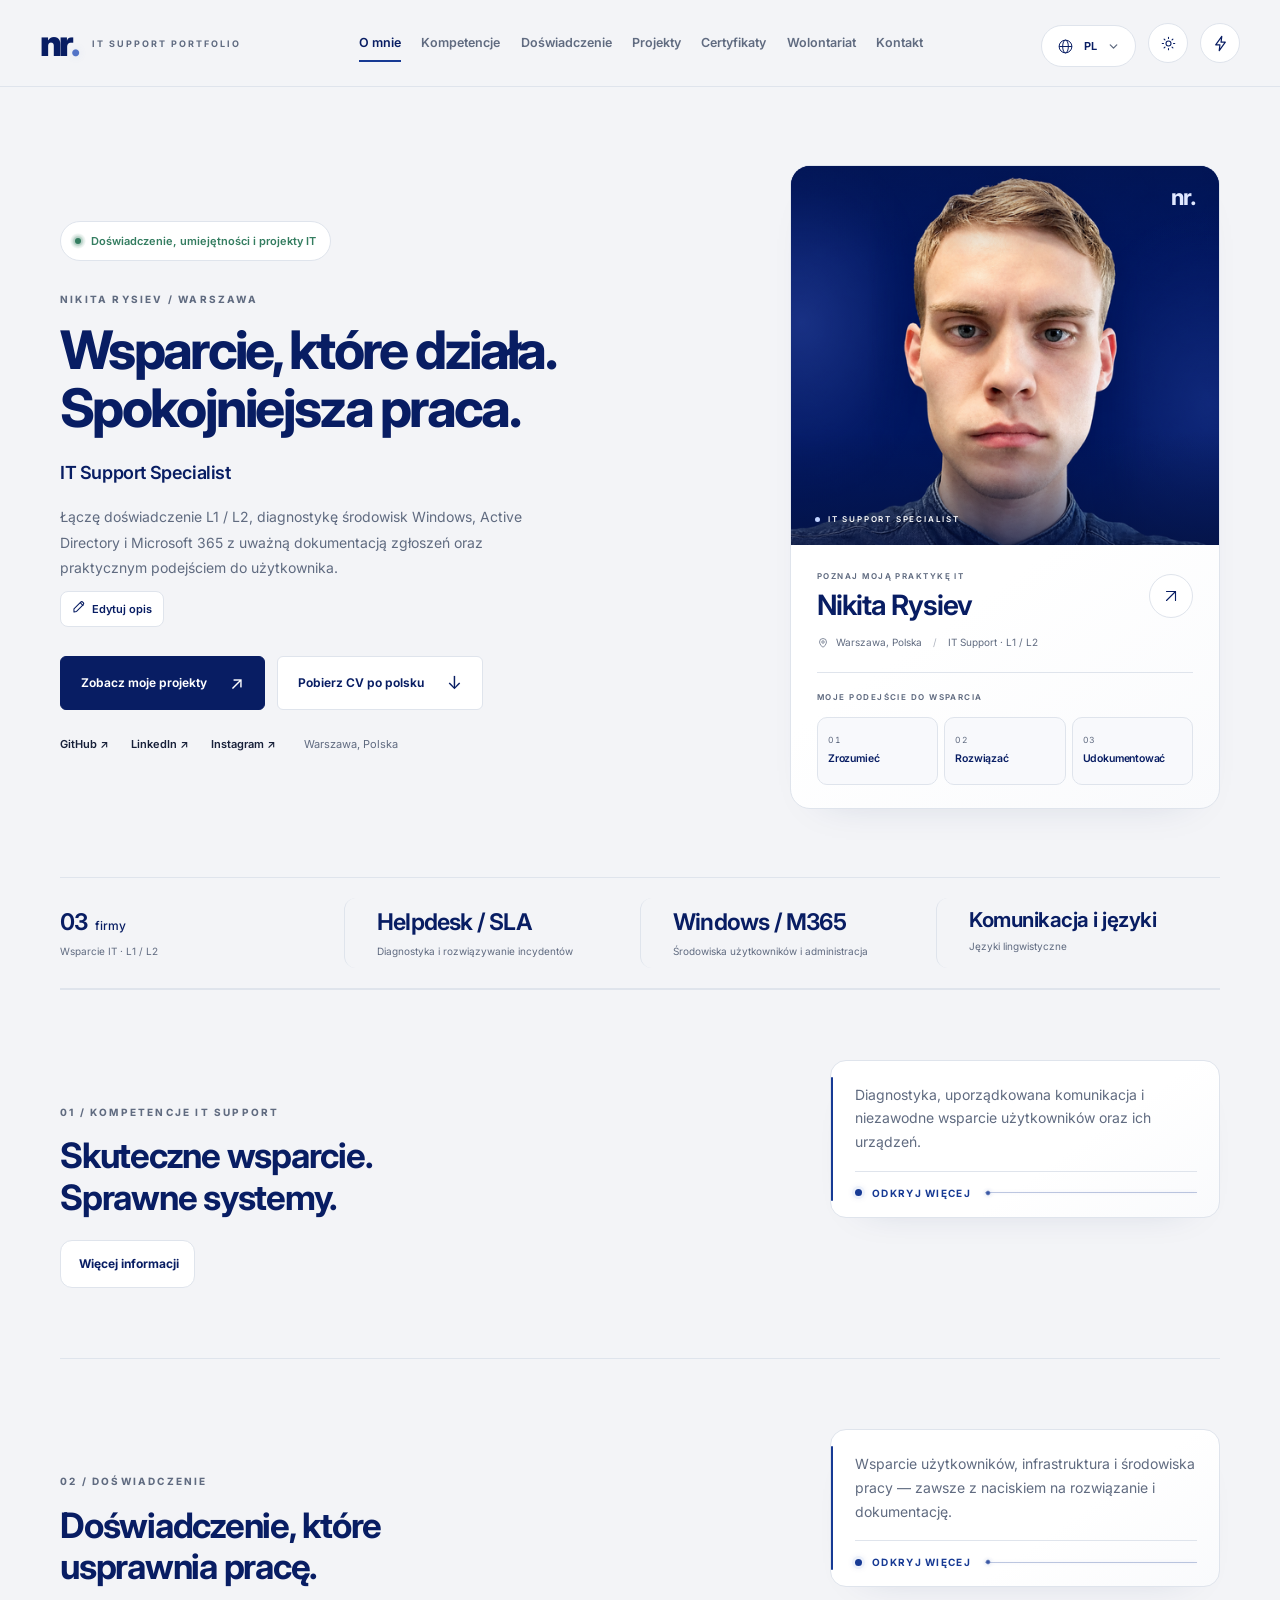
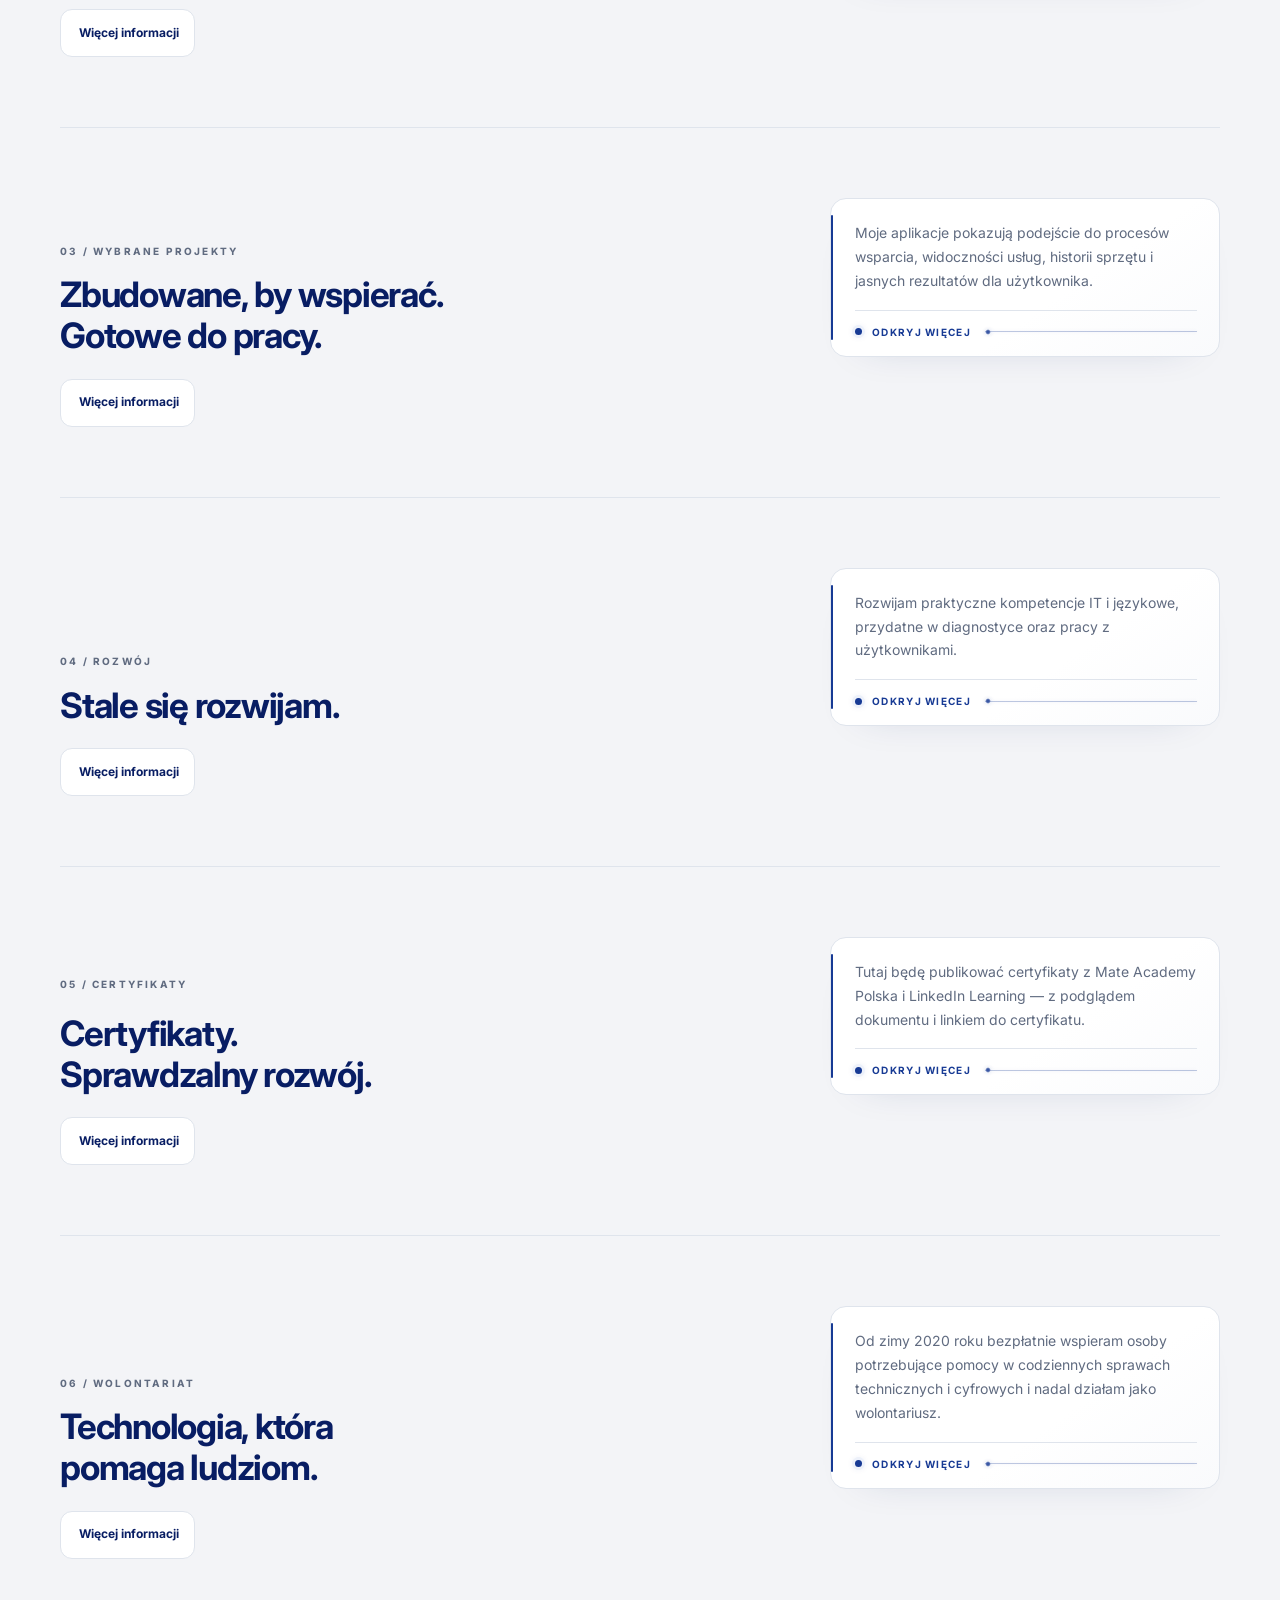
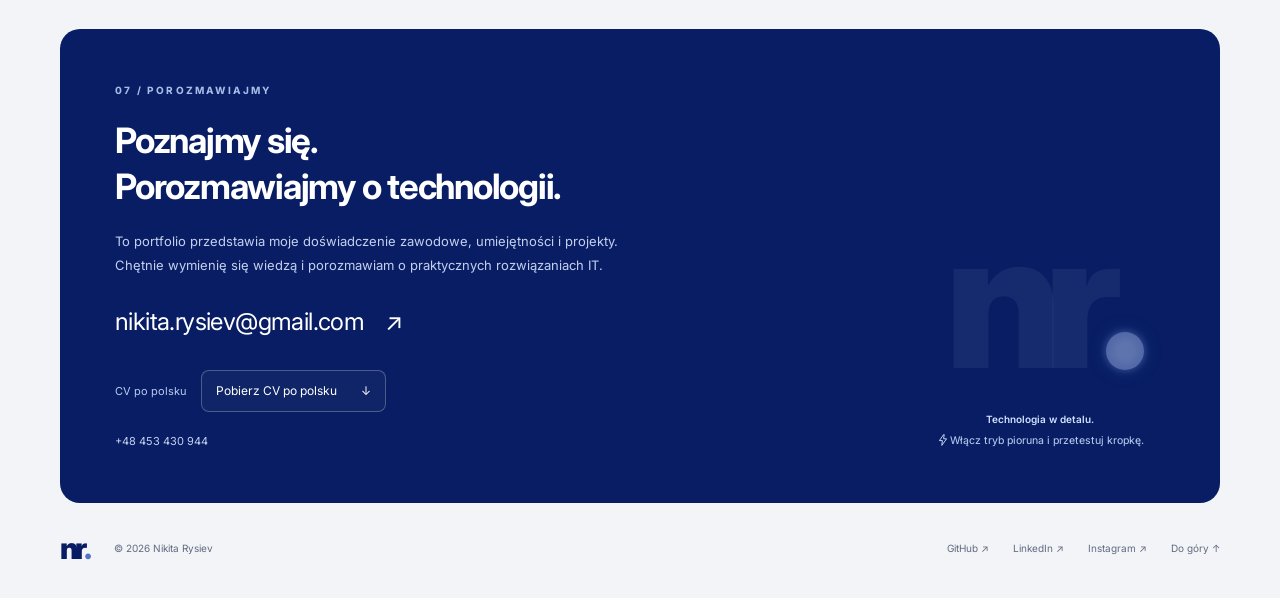
==== commit 66d28d6b: "Add files via upload" ====
--- a/index.html
+++ b/index.html
@@ -1,513 +1,526 @@
-<!doctype html>
-<html lang="pl">
-  <head>
-    <meta charset="UTF-8" />
-    <meta name="viewport" content="width=device-width, initial-scale=1" />
-    <meta
-      name="description"
-      content="Nikita Rysiev — Specjalista IT. Wsparcie L1 / L2, diagnostyka, Windows, Active Directory i Microsoft 365."
-    />
-    <meta name="theme-color" content="#081d63" />
-    <meta name="view-transition" content="same-origin" />
-    <title>Nikita Rysiev — Specjalista IT Support</title>
-    <link rel="icon" href="favicon.svg" type="image/svg+xml" />
-    <script src="theme-init.js"></script>
-    <link rel="stylesheet" href="styles.css?v=20261010-logo-layout-geo1" />
-    <link rel="stylesheet" href="portrait.css?v=20261013-ambient1-geo1" />
-    <script src="main.js?v=20261013-effects1" defer></script>
-    <link rel="alternate" hreflang="pl" href="index.html" />
-    <link rel="alternate" hreflang="en" href="index-en.html" />
-    <link rel="alternate" hreflang="de" href="index-de.html" />
-    <link rel="alternate" hreflang="uk" href="index-uk.html" />
-    <link rel="stylesheet" href="motion.css?v=3-geo1" />
-    <script src="motion.js?v=20260929-v5" defer></script>
-    <link rel="stylesheet" href="refinement.css?v=20261010-geo1" />
-    <script src="refinement.js?v=20260929" defer></script>
-    <link rel="stylesheet" href="workspace-projects.css?v=20261010-currency-flow-geo1" />
-    <link rel="stylesheet" href="studio-card-motion.css?v=20261010-currency-flow" />
-    <link rel="stylesheet" href="volunteer.css?v=20261009-geo1" />
-    <link rel="stylesheet" href="logo-layout.css?v=20261010-mobile-3" />
-    <link rel="stylesheet" href="certificates.css?v=20261013" />
-    <link rel="stylesheet" href="premium-polish.css?v=20261013-2" />
-    <link rel="stylesheet" href="section-folds.css?v=20261013-7-geo1" />
-    <link rel="stylesheet" href="education-explorer.css?v=20261013-4-geo1" />
-    <link rel="stylesheet" href="career-dates.css?v=20261013-5-geo1" />
-    <link rel="stylesheet" href="contact-signature.css?v=20261013-6" />
-    <link rel="preload" href="fonts/Inter-Variable.ttf" as="font" type="font/ttf" crossorigin />
-    <link rel="stylesheet" href="typography.css?v=20261013-inter" />
-    <link rel="stylesheet" href="light-finish.css?v=20261013" />
-    <link rel="stylesheet" href="electric-mode.css?v=20261014-luminous1" />
-    <link rel="stylesheet" href="contact-play.css?v=20261014-gravity1" />
-    <script src="certificates-data.js?v=20261013" defer></script>
-    <script src="certificates.js?v=20261013" defer></script>
-    <script src="section-folds.js?v=20261013-6" defer></script>
-    <script src="education-explorer.js?v=20261013-2" defer></script>
-    <script src="electric-mode.js?v=20261014-luminous1" defer></script>
-    <script src="contact-play.js?v=20261014-gravity1" defer></script>
-  </head>
-  <body>
-    <a class="skip-link" href="#main">Przejdź do treści</a>
-    <header class="site-header">
-      <div class="nav-shell">
-        <a
-          class="brand"
-          href="#about"
-          aria-label="Nikita Rysiev — strona główna"
-          >nr<span>.</span><span class="brand-caption">IT SUPPORT PORTFOLIO</span></a
-        >
-        <nav class="main-nav" id="navigation" aria-label="Nawigacja główna">
-          <a href="#about">O mnie</a>
-          <a href="#skills">Kompetencje</a>
-          <a href="#experience">Doświadczenie</a>
-          <a href="#projects">Projekty</a>
-          <a href="#certificates">Certyfikaty</a>
-          <a href="#volunteer">Wolontariat</a>
-          <a href="#contact">Kontakt</a>
-        </nav>
-        <div class="nav-tools">
-          <details class="language-switch"><summary aria-label="Wybierz język"><svg viewBox="0 0 24 24" aria-hidden="true"><circle cx="12" cy="12" r="9"/><ellipse cx="12" cy="12" rx="4" ry="9"/><path d="M3 12h18"/></svg>PL<svg class="language-chevron" viewBox="0 0 16 16" aria-hidden="true"><path d="m4 6 4 4 4-4"/></svg></summary><nav aria-label="Wybierz język" class="language-options"><a href="index.html" lang="pl" hreflang="pl" aria-current="page">Polski<span>PL</span></a><a href="index-en.html" lang="en" hreflang="en">English<span>EN</span></a><a href="index-de.html" lang="de" hreflang="de">Deutsch<span>DE</span></a><a href="index-uk.html" lang="uk" hreflang="uk">Українська<span>UK</span></a></nav></details>
-          <button
-            class="icon-button"
-            id="theme-toggle"
-            type="button"
-            aria-label="Włącz ciemny motyw"
-            aria-pressed="false"
-          >
-            <svg viewBox="0 0 24 24" aria-hidden="true"><circle cx="12" cy="12" r="4"></circle><path d="M12 2v2m0 16v2M2 12h2m16 0h2M4.93 4.93l1.42 1.42m11.3 11.3 1.42 1.42M4.93 19.07l1.42-1.42m11.3-11.3 1.42-1.42"></path></svg>
-          </button>
-          <button
-            class="icon-button menu-toggle"
-            id="menu-toggle"
-            type="button"
-            aria-label="Menu"
-            aria-expanded="false"
-            aria-controls="navigation"
-          >
-            <svg viewBox="0 0 24 24" aria-hidden="true">
-              <path d="M4 7h16M4 12h16M4 17h16"></path>
-            </svg>
-          </button>
-        </div>
-      </div>
-    </header>
-    <main id="main" class="container">
-      <section class="hero" id="about" aria-labelledby="hero-title">
-        <div class="hero-copy">
-          <p class="availability"><span class="status-dot"></span><span>Doświadczenie, umiejętności i projekty IT</span></p>
-          <p class="eyebrow hero-name">NIKITA RYSIEV / WARSZAWA</p>
-          <h1 id="hero-title">Wsparcie, które działa.<br />Spokojniejsza praca.</h1>
-          <p class="hero-role">
-            IT Support Specialist
-          </p>
-          <p class="hero-description">
-            Łączę doświadczenie L1 / L2, diagnostykę środowisk Windows,
-            Active Directory i Microsoft 365 z uważną dokumentacją zgłoszeń
-            oraz praktycznym podejściem do użytkownika.
-          </p>
-          <div class="hero-actions">
-            <a class="button button-primary" href="#projects"
-              ><span>Zobacz moje projekty</span
-              ><span aria-hidden="true">↗</span></a
-            ><a class="button button-secondary" href="CV_NIKITA_RYSIEV_IT_SUPPORT_PL.pdf" download="CV_NIKITA_RYSIEV_IT_SUPPORT_PL.pdf" hreflang="pl"><span>Pobierz CV po polsku</span><span aria-hidden="true">↓</span></a>
-          </div>
-          <div class="hero-links">
-            <a
-              href="https://github.com/webdevnikfull"
-              target="_blank"
-              rel="noopener noreferrer"
-              >GitHub ↗</a
-            ><a
-              href="https://linkedin.com/in/nikita-rysiev-a4b7921b4/"
-              target="_blank"
-              rel="noopener noreferrer"
-              >LinkedIn ↗</a
-            ><a href="https://www.instagram.com/_visual.nik/" target="_blank" rel="noopener noreferrer">Instagram ↗</a
-            ><span>Warszawa, Polska</span>
-          </div>
-        </div>
-        <div class="hero-visual">
-          <div class="portrait-frame">
-            <div class="portrait-image-wrap">
-              <img
-                src="nikita-rysiev.png"
-                alt="Nikita Rysiev"
-                width="502"
-                height="502"
-                fetchpriority="high"
-              />
-              <div class="portrait-topline">
-                <span aria-hidden="true"></span
-                ><span class="portrait-monogram" aria-hidden="true">nr.</span>
-              </div>
-              <div class="portrait-photo-label">
-                <span class="portrait-dot"></span>IT SUPPORT SPECIALIST
-              </div>
-            </div>
-            <div class="portrait-details">
-              <div class="portrait-identity">
-                <div>
-                  <p class="portrait-kicker">POZNAJ MOJĄ PRAKTYKĘ IT</p>
-                  <p class="portrait-name">Nikita Rysiev</p>
-                </div>
-                <a
-                  class="portrait-contact"
-                  href="#contact"
-                  aria-label="Kontakt — Nikita Rysiev"
-                  ><svg viewBox="0 0 24 24" aria-hidden="true">
-                    <path d="M6 18 18 6M6 6h12v12"></path></svg
-                ></a>
-              </div>
-              <div class="portrait-location">
-                <svg viewBox="0 0 24 24" aria-hidden="true">
-                  <path
-                    d="M19 10c0 5-7 11-7 11S5 15 5 10a7 7 0 1 1 14 0Z"
-                  ></path>
-                  <circle cx="12" cy="10" r="2.5"></circle></svg
-                ><span>Warszawa, Polska</span
-                ><span class="portrait-divider" aria-hidden="true">/</span
-                ><span>IT Support · L1 / L2</span>
-              </div>
-              <div class="portrait-method">
-                <p class="portrait-kicker">MOJE PODEJŚCIE DO WSPARCIA</p>
-                <div class="portrait-steps">
-                  <span><small>01</small><strong>Zrozumieć</strong></span
-                  ><span><small>02</small><strong>Rozwiązać</strong></span
-                  ><span><small>03</small><strong>Udokumentować</strong></span>
-                </div>
-              </div>
-            </div>
-          </div>
-        </div>
-      </section>
-      <div class="facts-strip" aria-label="Profil zawodowy">
-        <div>
-          <strong>03<span>firmy</span></strong>
-          <p>Wsparcie IT · L1 / L2</p>
-        </div>
-        <div>
-          <strong>Helpdesk / SLA</strong>
-          <p>Diagnostyka i rozwiązywanie incydentów</p>
-        </div>
-        <div>
-          <strong>Windows / M365</strong>
-          <p>Środowiska użytkowników i administracja</p>
-        </div>
-        <div>
-          <strong>LINGWISTYKA</strong>
-          <p>Angielski · średnio-zaawansowany</p>
-        </div>
-      </div>
-
-      <section class="section" id="skills" aria-labelledby="skills-title">
-        <div class="section-heading">
-          <div>
-            <p class="eyebrow">01 / KOMPETENCJE IT SUPPORT</p>
-            <h2 id="skills-title">
-              Skuteczne wsparcie.<br />Sprawne systemy.
-            </h2>
-          </div>
-          <p class="section-intro">
-            Diagnostyka, uporządkowana komunikacja i niezawodne wsparcie
-            użytkowników oraz ich urządzeń.
-          </p>
-        </div>
-        <div class="skills-grid">
-          <article class="skill-card">
-            <span class="skill-symbol" aria-hidden="true"><svg viewBox="0 0 24 24"><circle cx="12" cy="12" r="8"/><path d="m8 12 3 3 5-6"/></svg></span>
-            <h3>Obsługa incydentów</h3>
-            <p>Obsługa zgłoszeń L1 / L2: diagnoza, dokumentowanie działań i eskalacja złożonych problemów.</p>
-            <div class="tags"><span>Helpdesk</span><span>SLA</span><span>RCA</span></div>
-          </article>
-          <article class="skill-card">
-            <span class="skill-symbol" aria-hidden="true"><svg viewBox="0 0 24 24"><path d="m8 7-5 5 5 5m8-10 5 5-5 5m-3-13-2 16"/></svg></span>
-            <h3>Środowiska użytkowników</h3>
-            <p>Wsparcie środowisk Windows, kont Active Directory, dostępu Microsoft 365 i codziennych narzędzi pracy.</p>
-            <div class="tags"><span>Windows</span><span>Active Directory</span><span>Microsoft 365</span></div>
-          </article>
-          <article class="skill-card">
-            <span class="skill-symbol" aria-hidden="true"><svg viewBox="0 0 24 24"><rect x="3" y="4" width="18" height="13" rx="3"/><path d="M8 21h8m-4-4v4M6 11h3l2-3 3 6 2-3h2"/></svg></span>
-            <h3>Infrastruktura i sprzęt</h3>
-            <p>Diagnostyka sprzętu i urządzeń sieciowych, konfiguracja oraz testowanie łączności LAN / WLAN na miejscu.</p>
-            <div class="tags"><span>LAN / WLAN</span><span>Hardware</span><span>ServiceNow</span></div>
-          </article>
-        </div>
-      </section>
-
-      <section
-        class="section experience-section"
-        id="experience"
-        aria-labelledby="experience-title"
-      >
-        <div class="section-heading">
-          <div>
-            <p class="eyebrow">02 / DOŚWIADCZENIE</p>
-            <h2 id="experience-title">Doświadczenie, które<br>usprawnia pracę.</h2>
-          </div>
-          <p class="section-intro">Wsparcie użytkowników, infrastruktura i środowiska pracy — zawsze z naciskiem na rozwiązanie i dokumentację.</p>
-        </div>
-        <div class="timeline">
-          <article class="experience-row"><div class="experience-date"><a class="company-logo company-logo--iss company-logo-link" href="https://www.pl.issworld.com/" target="_blank" rel="noopener noreferrer" aria-label="ISS Polska — Usługi dla obiektów · obsługa techniczna (oficjalna strona firmy)"><img src="brand-logos/iss.png" alt="ISS Polska logo" width="116" height="82" loading="lazy" decoding="async"></a><a class="experience-area experience-area-link" href="https://www.pl.issworld.com/" target="_blank" rel="noopener noreferrer" aria-label="ISS Polska — Usługi dla obiektów · obsługa techniczna (oficjalna strona firmy)">Usługi dla obiektów · obsługa techniczna<span class="external-arrow" aria-hidden="true">↗</span></a><span class="career-years"><span class="career-date-text"><span class="career-date-end">obecnie</span><span class="career-date-start">jesień 2026</span></span></span></div><div class="experience-detail"><p class="company">ISS POLSKA</p><h3>Specjalista IT</h3><ul><li>Wsparcie użytkowników w problemach ze sprzętem, oprogramowaniem i dostępem do usług.</li><li>Przygotowywanie stanowisk pracy oraz diagnostyka łączności LAN / WLAN.</li><li>Obsługa zgłoszeń, wsparcie użytkowników Microsoft 365 i dokumentowanie rozwiązań.</li></ul><div class="experience-tags"><span>IT Support</span><span>Microsoft 365</span><span>LAN / WLAN</span><span>Dokumentacja</span></div></div></article>
-          <article class="experience-row"><div class="experience-date"><a class="company-logo company-logo--inflaa company-logo-link" href="https://inflaa.com/" target="_blank" rel="noopener noreferrer" aria-label="INFLAA — Atrakcje dmuchane · e-commerce (oficjalna strona firmy)"><img src="brand-logos/inflaa.svg" alt="INFLAA logo" width="140" height="22" loading="lazy" decoding="async"></a><a class="experience-area experience-area-link" href="https://inflaa.com/" target="_blank" rel="noopener noreferrer" aria-label="INFLAA — Atrakcje dmuchane · e-commerce (oficjalna strona firmy)">Atrakcje dmuchane · e-commerce<span class="external-arrow" aria-hidden="true">↗</span></a><span class="career-years"><span class="career-date-text"><span class="career-date-end">jesień 2025</span><span class="career-date-start">lato 2025</span></span></span></div><div class="experience-detail"><p class="company">INFLAA</p><h3>Wsparcie IT</h3><ul><li>Przyjmowanie zgłoszeń i wsparcie użytkowników platformy e-commerce.</li><li>Wstępna diagnoza zgłaszanych problemów i eskalacja bardziej złożonych spraw.</li></ul><div class="experience-tags"><span>E-commerce</span><span>Wsparcie użytkowników</span><span>Eskalacja</span></div></div></article>
-          <article class="experience-row"><div class="experience-date"><a class="company-logo company-logo--fujitsu company-logo-link" href="https://global.fujitsu/pl-PL" target="_blank" rel="noopener noreferrer" aria-label="Fujitsu — Usługi IT · transformacja cyfrowa (oficjalna strona firmy)"><img src="brand-logos/fujitsu.png" alt="Fujitsu logo" width="66" height="66" loading="lazy" decoding="async"></a><a class="experience-area experience-area-link" href="https://global.fujitsu/pl-PL" target="_blank" rel="noopener noreferrer" aria-label="Fujitsu — Usługi IT · transformacja cyfrowa (oficjalna strona firmy)">Usługi IT · transformacja cyfrowa<span class="external-arrow" aria-hidden="true">↗</span></a><span class="career-years"><span class="career-date-text"><span class="career-date-end">jesień 2023</span><span class="career-date-start">wiosna 2022</span></span></span></div><div class="experience-detail"><p class="company">FUJITSU SOLUTIONS</p><h3>Informatyk · Helpdesk / Tech-IT</h3><ul><li>Diagnozowanie, rozwiązywanie i rejestrowanie incydentów w systemie Helpdesk zgodnie z SLA.</li><li>Analiza przyczyn źródłowych (RCA) we współpracy z zespołami L1 / L2.</li><li>Wsparcie użytkowników oraz zarządzanie kontami i uprawnieniami w Active Directory.</li><li>W ramach pracy w Fujitsu świadczyłem wsparcie IT m.in. dla Mitsubishi Electric oraz PGE Energetyka Kolejowa.</li><li>Wykorzystywanie prawa jazdy kat. B podczas sporadycznych wyjazdów służbowych.</li></ul><div class="experience-tags"><span>Helpdesk / SLA</span><span>RCA</span><span>Active Directory</span><span>Prawo jazdy kat. B</span></div></div></article>
-        </div>
-      </section>
-
-      <section class="section" id="projects" aria-labelledby="projects-title">
-        <div class="section-heading">
-          <div>
-            <p class="eyebrow">03 / WYBRANE PROJEKTY</p>
-            <h2 id="projects-title">
-              Zbudowane, by wspierać.<br />Gotowe do pracy.
-            </h2>
-          </div>
-          <p class="section-intro">
-            Moje aplikacje pokazują podejście do procesów wsparcia, widoczności
-            usług, historii sprzętu i jasnych rezultatów dla użytkownika.
-          </p>
-        </div>
-        <div class="projects-grid">
-          <article class="project-card">
-            <div class="project-visual todo-visual" aria-hidden="true">
-              <span class="visual-label">01 / ZARZĄDZANIE ZADANIAMI</span>
-              <div class="mock-window">
-                <div class="window-bar">
-                  <i></i><i></i><i></i><span>todo.app</span>
-                </div>
-                <div class="todo-body">
-                  <div class="mock-title">
-                    Trochę lepsza organizacja.<span>MOJE ZADANIA / DZIŚ</span>
-                  </div>
-                  <div class="mock-task">
-                    <b>✓</b><span>Sprawdź interfejs</span><em>Gotowe</em>
-                  </div>
-                  <div class="mock-task">
-                    <b>✓</b><span>Sprawdź szczegóły</span><em>Gotowe</em>
-                  </div>
-                  <div class="mock-task pending">
-                    <b></b><span>Wprowadź ulepszenia</span><em>Następne</em>
-                  </div>
-                </div>
-              </div>
-              <span class="visual-footnote">Animowana ilustracja interfejsu</span>
-            </div>
-            <div class="project-content">
-              <div class="project-meta">
-                <span>JAVASCRIPT / LOCAL STORAGE</span><span>01</span>
-              </div>
-              <h3>Taskly — ToDo App</h3>
-              <p>
-                Działająca aplikacja do zadań z priorytetami, terminami,
-                wyszukiwaniem i zapisem lokalnym. Responsywny interfejs
-                zaprojektowany z myślą o codziennym użyciu.
-              </p>
-              <div class="qa-note">
-                <span>PERSPEKTYWA IT SUPPORT</span>
-                <p>
-                  Czytelne statusy zadań, zapis danych i wygodny codzienny proces.
-                </p>
-              </div>
-              <div class="project-links">
-                <a
-                  href="https://webdevnikfull.github.io/nr._taskly./"
-                  target="_blank"
-                  rel="noopener noreferrer"
-                  >Podgląd aplikacji ↗</a
-                >
-                <a
-                  href="https://github.com/webdevnikfull/nr._taskly."
-                  target="_blank"
-                  rel="noopener noreferrer"
-                  >Repozytorium GitHub ↗</a
-                >
-              </div>
-            </div>
-          </article>
-          <article class="project-card">
-            <div class="project-visual bmi-visual" aria-hidden="true">
-              <span class="visual-label">02 / DANE I OBLICZENIA</span>
-              <div class="bmi-mock">
-                <span class="micro-label">WSKAŹNIK MASY CIAŁA</span>
-                <div class="bmi-value">22.4<span>kg/m²</span></div>
-                <div class="bmi-scale"><i></i></div>
-                <div class="bmi-inputs">
-                  <span
-                    >WZROST<strong>180 <small>cm</small></strong></span
-                  ><span
-                    >WAGA<strong>72.5 <small>kg</small></strong></span
-                  >
-                </div>
-              </div>
-              <span class="visual-footnote">Animowana ilustracja interfejsu</span>
-            </div>
-            <div class="project-content">
-              <div class="project-meta">
-                <span>JAVASCRIPT / CALCULATOR</span><span>02</span>
-              </div>
-              <h3>Kalkulator BMI</h3>
-              <p>
-                Aplikacja webowa do obliczania wskaźnika masy ciała. Prosty
-                interfejs do pracy z danymi liczbowymi.
-              </p>
-              <div class="qa-note">
-                <span>PERSPEKTYWA IT SUPPORT</span>
-                <p>
-                  Czytelna obsługa danych, przydatne komunikaty i wiarygodny wynik.
-                </p>
-              </div>
-              <div class="project-links">
-                <a
-                  href="https://webdevnikfull.github.io/nr._bmi.calculator"
-                  target="_blank"
-                  rel="noopener noreferrer"
-                  >Podgląd aplikacji ↗</a
-                >
-                <a
-                  href="https://github.com/webdevnikfull/nr._bmi.calculator"
-                  target="_blank"
-                  rel="noopener noreferrer"
-                  >Repozytorium GitHub ↗</a
-                >
-              </div>
-            </div>
-          </article>
-          <article class="project-card">
-            <div class="project-visual tool-visual" aria-hidden="true">
-              <span class="visual-label">03 / Link STUDIO</span>
-              <div class="tool-preview"><div class="window-bar"><i></i><i></i><i></i><span>link.studio</span></div><div class="link-demo"><div><div class="mock-title">Jeden link. Więcej możliwości.</div><div class="link-field">https://example.com/project</div></div><div class="qr-demo"><svg viewBox="0 0 70 70" aria-hidden="true"><path d="M4 4h18v18H4zM48 4h18v18H48zM4 48h18v18H4z" fill="none" stroke="currentColor" stroke-width="5"/><path d="M10 10h6v6h-6zM54 10h6v6h-6zM10 54h6v6h-6zM29 3h7v12h-7zM29 22h13v7H29zM3 29h12v7H3zM21 34h8v10h-8zM35 35h12v7H35zM54 29h12v7H54zM29 49h8v17h-8zM43 48h7v8h-7zM56 41h10v8H56zM54 58h12v8H54zM40 62h8v5h-8z" fill="currentColor"/></svg><i></i></div></div></div><span class="visual-footnote">Animowana ilustracja interfejsu</span>
-            </div>
-            <div class="project-content">
-              <div class="project-meta">
-                <span>JAVASCRIPT / SVG / CANVAS</span><span>03</span>
-              </div>
-              <h3>Link Studio — QR</h3>
-              <p>Interaktywny generator kodów QR do stron, portfolio i wydarzeń. Podgląd na żywo, wybór koloru oraz eksport PNG i SVG.</p>
-              <div class="qa-note"><span>Perspektywa QA</span><p>Czytelna obsługa, lokalne generowanie QR i pliki gotowe do udostępnienia.</p></div><div class="project-links">
-                <a href="https://webdevnikfull.github.io/nr._link-studio/" target="_blank" rel="noopener noreferrer">Podgląd aplikacji ↗</a>
-                <a href="https://github.com/webdevnikfull/nr._link-studio/" target="_blank" rel="noopener noreferrer">Repozytorium GitHub ↗</a>
-              </div>
-            </div>
-          </article>
-        </div>
-      </section>
-
-      <section
-        class="section education-section"
-        id="education"
-        aria-labelledby="education-title"
-      >
-        <div class="section-heading education-heading">
-          <div>
-            <p class="eyebrow">04 / ROZWÓJ</p>
-            <h2 id="education-title">Stale się rozwijam.</h2>
-          </div>
-          <p class="section-intro">Rozwijam praktyczne kompetencje IT i językowe, przydatne w diagnostyce oraz pracy z użytkownikami.</p>
-        </div>
-        <div class="education-list">
-          <article>
-            <span class="education-date">2025 — OBECNIE</span>
-            <h3>Mate Academy Polska</h3>
-            <p>Profil: informatyka stosowana</p>
-          </article>
-          <article>
-            <span class="education-date">2016 — 2020</span>
-            <h3>II Liceum im. E. Plater</h3>
-            <p>Profil: informatyka</p>
-          </article>
-          <div class="education-learning">
-            <div class="education-panel-heading education-learning-heading">
-              <h3>Edukacja dodatkowa</h3>
-            </div>
-            <article class="education-card education-learning-card">
-              <span class="education-learning-icon" aria-hidden="true"><svg viewBox="0 0 24 24" fill="none"><path d="M4 5.5c3.1-.8 5.8-.4 8 1.3 2.2-1.7 4.9-2.1 8-1.3v13c-3.1-.8-5.8-.4-8 1.3-2.2-1.7-4.9-2.1-8-1.3v-13Z"/><path d="M12 6.8v13"/></svg></span>
-              <span class="education-date education-learning-date">2026 — obecnie</span>
-              <h3>LinkedIn Learning</h3>
-              <p>Od 2026 roku uczę się na platformie LinkedIn Learning i rozwijam umiejętności IT.</p>
-            </article>
-          </div>
-          <div class="languages"><span>Polski · średnio-zaawansowany</span><span>Angielski · średnio-zaawansowany</span
-            ><span>Ukraiński · średnio-zaawansowany</span><span>Niemiecki · podstawy</span></div>
-        </div>
-      </section>
-
-      <section class="section certificates-section" id="certificates" aria-labelledby="certificates-title">
-        <div class="certificates-heading">
-          <div>
-            <p class="eyebrow">05 / CERTYFIKATY</p>
-            <h2 id="certificates-title">Certyfikaty.<br />Sprawdzalny rozwój.</h2>
-          </div>
-          <p class="section-intro">Tutaj będę publikować certyfikaty z Mate Academy Polska i LinkedIn Learning — z podglądem dokumentu i linkiem do certyfikatu.</p>
-        </div>
-        <div class="certificate-grid" id="certificate-grid" hidden></div>
-        <div class="certificate-upcoming" id="certificate-upcoming">
-          <article class="certificate-source">
-            <div class="certificate-source-top"><span>01 / ŹRÓDŁO ROZWOJU</span><span class="certificate-emblem" aria-hidden="true"><svg viewBox="0 0 24 24" aria-hidden="true"><path d="M7 3h10a2 2 0 0 1 2 2v10l-7 5-7-5V5a2 2 0 0 1 2-2Z"/><path d="m9 10 2 2 4-4"/></svg></span></div>
-            <h3>Mate Academy Polska</h3>
-            <p>Miejsce na certyfikaty ukończonych modułów mojej akademii IT.</p>
-            <span class="certificate-source-status">W przygotowaniu</span>
-          </article>
-          <article class="certificate-source">
-            <div class="certificate-source-top"><span>02 / ŹRÓDŁO ROZWOJU</span><span class="certificate-emblem" aria-hidden="true"><svg viewBox="0 0 24 24" aria-hidden="true"><path d="M7 3h10a2 2 0 0 1 2 2v10l-7 5-7-5V5a2 2 0 0 1 2-2Z"/><path d="m9 10 2 2 4-4"/></svg></span></div>
-            <h3>LinkedIn Learning</h3>
-            <p>Miejsce na certyfikaty ukończonych kursów LinkedIn Learning.</p>
-            <span class="certificate-source-status">W przygotowaniu</span>
-          </article>
-        </div>
-      </section>
-
-      <section class="section volunteer-section" id="volunteer" aria-labelledby="volunteer-title">
-        <div class="section-heading volunteer-heading">
-          <div><p class="eyebrow">06 / WOLONTARIAT</p><h2 id="volunteer-title">Technologia, która<br />pomaga ludziom.</h2></div>
-          <p class="section-intro">Od zimy 2020 roku bezpłatnie wspieram osoby potrzebujące pomocy w codziennych sprawach technicznych i cyfrowych i nadal działam jako wolontariusz.</p>
-        </div>
-        <article class="volunteer-card">
-          <div class="volunteer-card-head">
-            <span class="volunteer-mark" aria-hidden="true"><svg viewBox="0 0 24 24" fill="none" stroke="currentColor" stroke-width="1.5" stroke-linecap="round" stroke-linejoin="round"><rect x="3" y="4" width="18" height="14" rx="2.5"/><path d="M8 21h8M12 18v3M9 11.2l2.1 2.1 4.2-4.7"/></svg></span>
-            <div class="volunteer-identity"><span class="volunteer-period">Zima 2020 — obecnie</span><h3>Chrześcijańska Fundacja Radość</h3><p>Wolontariusz · pomoc IT i wsparcie cyfrowe</p></div>
-            <a class="volunteer-site" href="https://fundacja-radosc.pl/" target="_blank" rel="noopener noreferrer">Poznaj fundację<span aria-hidden="true">↗</span></a>
-          </div>
-          <div class="volunteer-grid">
-            <div class="volunteer-item"><span class="volunteer-index">01</span><h4>Sprzęt i diagnostyka</h4><p>Pomagam rozpoznawać usterki oraz naprawiać i przywracać do działania komputery i inne urządzenia IT.</p></div>
-            <div class="volunteer-item"><span class="volunteer-index">02</span><h4>Oprogramowanie</h4><p>Instaluję i konfiguruję programy, rozwiązuję codzienne problemy techniczne i tłumaczę użytkownikom kolejne kroki.</p></div>
-            <div class="volunteer-item"><span class="volunteer-index">03</span><h4>Dokumenty cyfrowe</h4><p>Pomagam technicznie w podstawowym przygotowaniu i porządkowaniu dokumentów legalizacyjnych, finansowych, urzędowych, konsularnych i innych.</p></div>
-          </div>
-          <p class="volunteer-footnote">Praktyczne wsparcie · cierpliwość · jasna komunikacja</p>
-        </article>
-      </section>
-
-      <section
-        class="contact-section"
-        id="contact"
-        aria-labelledby="contact-title"
-      >
-        <div class="contact-text">
-          <p class="eyebrow">07 / POROZMAWIAJMY</p>
-          <h2 id="contact-title">Poznajmy się.<br />Porozmawiajmy o technologii.</h2><p>To portfolio przedstawia moje doświadczenie zawodowe, umiejętności i projekty. Chętnie wymienię się wiedzą i porozmawiam o praktycznych rozwiązaniach IT.</p>
-          <a class="contact-email" href="mailto:nikita.rysiev@gmail.com"
-            >nikita.rysiev@gmail.com <span aria-hidden="true">↗</span></a
-          >
-          <div class="cv-downloads"><span>CV po polsku</span><a href="CV_NIKITA_RYSIEV_IT_SUPPORT_PL.pdf" download="CV_NIKITA_RYSIEV_IT_SUPPORT_PL.pdf" hreflang="pl">Pobierz CV po polsku <span aria-hidden="true">↓</span></a></div><div class="contact-links"><a href="tel:+48453430944">+48 453 430 944</a></div>
-        </div>
-        <div class="contact-monogram" aria-hidden="true">nr<span>.</span></div>
-      </section>
-    </main>
-    <footer class="footer container">
-      <a class="brand" href="#about">nr<span>.</span></a>
-      <p>© <span id="year">2026</span> Nikita Rysiev</p>
-      <div>
-        <a
-          href="https://github.com/webdevnikfull"
-          target="_blank"
-          rel="noopener noreferrer"
-          >GitHub ↗</a
-        ><a
-          href="https://linkedin.com/in/nikita-rysiev-a4b7921b4/"
-          target="_blank"
-          rel="noopener noreferrer"
-          >LinkedIn ↗</a
-        ><a href="https://www.instagram.com/_visual.nik/" target="_blank" rel="noopener noreferrer">Instagram ↗</a
-        ><a href="#about">Do góry ↑</a>
-      </div>
-    </footer>
-  <script src="studio-repositories.js?v=20261010-live2" defer></script>
-  <script src="workspace-projects.js?v=20261010-currency-flow" defer></script></body>
-</html>
+<!doctype html>
+<html lang="pl">
+  <head>
+    <meta charset="UTF-8" />
+    <meta name="viewport" content="width=device-width, initial-scale=1" />
+    <meta
+      name="description"
+      content="Nikita Rysiev — Specjalista IT. Wsparcie L1 / L2, diagnostyka, Windows, Active Directory i Microsoft 365."
+    />
+    <meta name="theme-color" content="#081d63" />
+    <meta name="view-transition" content="same-origin" />
+    <title>Nikita Rysiev — Specjalista IT Support</title>
+    <link rel="icon" href="favicon.svg" type="image/svg+xml" />
+    <script src="theme-init.js"></script>
+    <link rel="stylesheet" href="styles.css?v=20261010-logo-layout-geo1" />
+    <link rel="stylesheet" href="portrait.css?v=20261013-ambient1-geo1" />
+    <script src="main.js?v=20261013-effects1" defer></script>
+    <link rel="alternate" hreflang="pl" href="index.html" />
+    <link rel="alternate" hreflang="en" href="index-en.html" />
+    <link rel="alternate" hreflang="de" href="index-de.html" />
+    <link rel="alternate" hreflang="uk" href="index-uk.html" />
+    <link rel="stylesheet" href="motion.css?v=3-geo1" />
+    <script src="motion.js?v=20260929-v5" defer></script>
+    <link rel="stylesheet" href="refinement.css?v=20261010-geo1" />
+    <script src="refinement.js?v=20260929" defer></script>
+    <link rel="stylesheet" href="workspace-projects.css?v=20261010-currency-flow-geo1" />
+    <link rel="stylesheet" href="studio-card-motion.css?v=20261017-clean1" />
+    <link rel="stylesheet" href="volunteer.css?v=20261009-geo1" />
+    <link rel="stylesheet" href="logo-layout.css?v=20261010-mobile-3" />
+    <link rel="stylesheet" href="certificates.css?v=20261013" />
+    <link rel="stylesheet" href="premium-polish.css?v=20261017-communication1" />
+    <link rel="stylesheet" href="section-folds.css?v=20261017-cue1" />
+    <link rel="stylesheet" href="education-explorer.css?v=20261013-4-geo1" />
+    <link rel="stylesheet" href="career-dates.css?v=20261013-5-geo1" />
+    <link rel="stylesheet" href="contact-signature.css?v=20261013-6" />
+    <link rel="preload" href="fonts/Inter-Variable.ttf" as="font" type="font/ttf" crossorigin />
+    <link rel="stylesheet" href="typography.css?v=20261013-inter" />
+    <link rel="stylesheet" href="light-finish.css?v=20261017-contrast1" />
+    <link rel="stylesheet" href="electric-mode.css?v=20261017-premium1" />
+    <link rel="stylesheet" href="contact-play.css?v=20261014-gravity1" />
+    <link rel="stylesheet" href="portrait-electric.css?v=20261017-async1" />
+    <link rel="stylesheet" href="premium-electric.css?v=20261017-premium1" />
+    <link rel="stylesheet" href="foundation-premium.css?v=20261017-interactive1" />
+    <link rel="stylesheet" href="contact-hint.css?v=20261017-brand1" />
+    <link rel="stylesheet" href="brand-status.css?v=20261017-centered1" />
+    <link rel="stylesheet" href="portrait-steps.css?v=20261017-brand1" />
+    <link rel="stylesheet" href="skill-finish.css?v=20261017-diamonds1" />
+    <link rel="stylesheet" href="project-panels.css?v=20261017-clean1" />
+    <link rel="stylesheet" href="summary-editor.css?v=20261017-edit1" />
+    <script src="certificates-data.js?v=20261013" defer></script>
+    <script src="certificates.js?v=20261013" defer></script>
+    <script src="section-folds.js?v=20261013-6" defer></script>
+    <script src="education-explorer.js?v=20261013-2" defer></script>
+    <script src="electric-mode.js?v=20261017-brand1" defer></script>
+    <script src="contact-play.js?v=20261017-hint1" defer></script>
+    <script src="portrait-electric.js?v=20261017-async1" defer></script>
+    <script src="premium-electric.js?v=20261017-brand1" defer></script>
+    <script src="brand-status.js?v=20261017-brand1" defer></script>
+    <script src="portrait-steps.js?v=20261017-brand1" defer></script>
+  </head>
+  <body>
+    <a class="skip-link" href="#main">Przejdź do treści</a>
+    <header class="site-header">
+      <div class="nav-shell">
+        <a
+          class="brand"
+          href="#about"
+          aria-label="Nikita Rysiev — strona główna"
+          >nr<span>.</span><span class="brand-caption">IT SUPPORT PORTFOLIO</span></a
+        >
+        <nav class="main-nav" id="navigation" aria-label="Nawigacja główna">
+          <a href="#about">O mnie</a>
+          <a href="#skills">Kompetencje</a>
+          <a href="#experience">Doświadczenie</a>
+          <a href="#projects">Projekty</a>
+          <a href="#certificates">Certyfikaty</a>
+          <a href="#volunteer">Wolontariat</a>
+          <a href="#contact">Kontakt</a>
+        </nav>
+        <div class="nav-tools">
+          <details class="language-switch"><summary aria-label="Wybierz język"><svg viewBox="0 0 24 24" aria-hidden="true"><circle cx="12" cy="12" r="9"/><ellipse cx="12" cy="12" rx="4" ry="9"/><path d="M3 12h18"/></svg>PL<svg class="language-chevron" viewBox="0 0 16 16" aria-hidden="true"><path d="m4 6 4 4 4-4"/></svg></summary><nav aria-label="Wybierz język" class="language-options"><a href="index.html" lang="pl" hreflang="pl" aria-current="page">Polski<span>PL</span></a><a href="index-en.html" lang="en" hreflang="en">English<span>EN</span></a><a href="index-de.html" lang="de" hreflang="de">Deutsch<span>DE</span></a><a href="index-uk.html" lang="uk" hreflang="uk">Українська<span>UK</span></a></nav></details>
+          <button
+            class="icon-button"
+            id="theme-toggle"
+            type="button"
+            aria-label="Włącz ciemny motyw"
+            aria-pressed="false"
+          >
+            <svg viewBox="0 0 24 24" aria-hidden="true"><circle cx="12" cy="12" r="4"></circle><path d="M12 2v2m0 16v2M2 12h2m16 0h2M4.93 4.93l1.42 1.42m11.3 11.3 1.42 1.42M4.93 19.07l1.42-1.42m11.3-11.3 1.42-1.42"></path></svg>
+          </button>
+          <button
+            class="icon-button menu-toggle"
+            id="menu-toggle"
+            type="button"
+            aria-label="Menu"
+            aria-expanded="false"
+            aria-controls="navigation"
+          >
+            <svg viewBox="0 0 24 24" aria-hidden="true">
+              <path d="M4 7h16M4 12h16M4 17h16"></path>
+            </svg>
+          </button>
+        </div>
+      </div>
+    </header>
+    <main id="main" class="container">
+      <section class="hero" id="about" aria-labelledby="hero-title">
+        <div class="hero-copy">
+          <a class="availability" href="#skills" aria-label="Poznaj moje kompetencje IT"><span class="status-dot" aria-hidden="true"></span><span>Doświadczenie, umiejętności i projekty IT</span></a>
+          <p class="eyebrow hero-name">NIKITA RYSIEV / WARSZAWA</p>
+          <h1 id="hero-title">Wsparcie, które działa.<br />Spokojniejsza praca.</h1>
+          <p class="hero-role">
+            IT Support Specialist
+          </p>
+          <p class="hero-description">
+            Łączę doświadczenie L1 / L2, diagnostykę środowisk Windows,
+            Active Directory i Microsoft 365 z uważną dokumentacją zgłoszeń
+            oraz praktycznym podejściem do użytkownika.
+          </p>
+          <div class="hero-actions">
+            <a class="button button-primary" href="#projects"
+              ><span>Zobacz moje projekty</span
+              ><span aria-hidden="true">↗</span></a
+            ><a class="button button-secondary" href="CV_NIKITA_RYSIEV_IT_SUPPORT_PL.pdf" download="CV_NIKITA_RYSIEV_IT_SUPPORT_PL.pdf" hreflang="pl"><span>Pobierz CV po polsku</span><span aria-hidden="true">↓</span></a>
+          </div>
+          <div class="hero-links">
+            <a
+              href="https://github.com/webdevnikfull"
+              target="_blank"
+              rel="noopener noreferrer"
+              >GitHub ↗</a
+            ><a
+              href="https://linkedin.com/in/nikita-rysiev-a4b7921b4/"
+              target="_blank"
+              rel="noopener noreferrer"
+              >LinkedIn ↗</a
+            ><a href="https://www.instagram.com/_visual.nik/" target="_blank" rel="noopener noreferrer">Instagram ↗</a
+            ><span>Warszawa, Polska</span>
+          </div>
+        </div>
+        <div class="hero-visual">
+          <div class="portrait-frame">
+            <div class="portrait-image-wrap">
+              <img
+                src="nikita-rysiev.png"
+                alt="Nikita Rysiev"
+                width="502"
+                height="502"
+                fetchpriority="high"
+              />
+              <div class="portrait-topline">
+                <span aria-hidden="true"></span
+                ><span class="portrait-monogram" aria-hidden="true">nr.</span>
+              </div>
+              <div class="portrait-photo-label">
+                <span class="portrait-dot"></span>IT SUPPORT SPECIALIST
+              </div>
+            </div>
+            <div class="portrait-details">
+              <div class="portrait-identity">
+                <div>
+                  <p class="portrait-kicker">POZNAJ MOJĄ PRAKTYKĘ IT</p>
+                  <p class="portrait-name">Nikita Rysiev</p>
+                </div>
+                <a
+                  class="portrait-contact"
+                  href="#contact"
+                  aria-label="Kontakt — Nikita Rysiev"
+                  ><svg viewBox="0 0 24 24" aria-hidden="true">
+                    <path d="M6 18 18 6M6 6h12v12"></path></svg
+                ></a>
+              </div>
+              <div class="portrait-location">
+                <svg viewBox="0 0 24 24" aria-hidden="true">
+                  <path
+                    d="M19 10c0 5-7 11-7 11S5 15 5 10a7 7 0 1 1 14 0Z"
+                  ></path>
+                  <circle cx="12" cy="10" r="2.5"></circle></svg
+                ><span>Warszawa, Polska</span
+                ><span class="portrait-divider" aria-hidden="true">/</span
+                ><span>IT Support · L1 / L2</span>
+              </div>
+              <div class="portrait-method">
+                <p class="portrait-kicker">MOJE PODEJŚCIE DO WSPARCIA</p>
+                <div class="portrait-steps">
+                  <span><small>01</small><strong>Zrozumieć</strong></span
+                  ><span><small>02</small><strong>Rozwiązać</strong></span
+                  ><span><small>03</small><strong>Udokumentować</strong></span>
+                </div>
+              </div>
+            </div>
+          </div>
+        </div>
+      </section>
+      <div class="facts-strip" aria-label="Profil zawodowy">
+        <div>
+          <strong>03<span>firmy</span></strong>
+          <p>Wsparcie IT · L1 / L2</p>
+        </div>
+        <div>
+          <strong>Helpdesk / SLA</strong>
+          <p>Diagnostyka i rozwiązywanie incydentów</p>
+        </div>
+        <div>
+          <strong>Windows / M365</strong>
+          <p>Środowiska użytkowników i administracja</p>
+        </div>
+        <div>
+          <strong class="facts-communication">Komunikacja i języki</strong>
+          <p>Języki lingwistyczne</p>
+        </div>
+      </div>
+
+      <section class="section" id="skills" aria-labelledby="skills-title">
+        <div class="section-heading">
+          <div>
+            <p class="eyebrow">01 / KOMPETENCJE IT SUPPORT</p>
+            <h2 id="skills-title">
+              Skuteczne wsparcie.<br />Sprawne systemy.
+            </h2>
+          </div>
+          <p class="section-intro">
+            Diagnostyka, uporządkowana komunikacja i niezawodne wsparcie
+            użytkowników oraz ich urządzeń.
+          </p>
+        </div>
+        <div class="skills-grid">
+          <article class="skill-card">
+            <span class="skill-symbol" aria-hidden="true"><svg viewBox="0 0 24 24"><circle cx="12" cy="12" r="8"/><path d="m8 12 3 3 5-6"/></svg></span>
+            <h3>Obsługa incydentów</h3>
+            <p>Obsługa zgłoszeń L1 / L2: diagnoza, dokumentowanie działań i eskalacja złożonych problemów.</p>
+            <div class="tags"><span>Helpdesk</span><span>SLA</span><span>RCA</span></div>
+          </article>
+          <article class="skill-card">
+            <span class="skill-symbol" aria-hidden="true"><svg viewBox="0 0 24 24"><path d="m8 7-5 5 5 5m8-10 5 5-5 5m-3-13-2 16"/></svg></span>
+            <h3>Środowiska użytkowników</h3>
+            <p>Wsparcie środowisk Windows, kont Active Directory, dostępu Microsoft 365 i codziennych narzędzi pracy.</p>
+            <div class="tags"><span>Windows</span><span>Active Directory</span><span>Microsoft 365</span></div>
+          </article>
+          <article class="skill-card">
+            <span class="skill-symbol" aria-hidden="true"><svg viewBox="0 0 24 24"><rect x="3" y="4" width="18" height="13" rx="3"/><path d="M8 21h8m-4-4v4M6 11h3l2-3 3 6 2-3h2"/></svg></span>
+            <h3>Infrastruktura i sprzęt</h3>
+            <p>Diagnostyka sprzętu i urządzeń sieciowych, konfiguracja oraz testowanie łączności LAN / WLAN na miejscu.</p>
+            <div class="tags"><span>LAN / WLAN</span><span>Hardware</span><span>ServiceNow</span></div>
+          </article>
+        </div>
+      </section>
+
+      <section
+        class="section experience-section"
+        id="experience"
+        aria-labelledby="experience-title"
+      >
+        <div class="section-heading">
+          <div>
+            <p class="eyebrow">02 / DOŚWIADCZENIE</p>
+            <h2 id="experience-title">Doświadczenie, które<br>usprawnia pracę.</h2>
+          </div>
+          <p class="section-intro">Wsparcie użytkowników, infrastruktura i środowiska pracy — zawsze z naciskiem na rozwiązanie i dokumentację.</p>
+        </div>
+        <div class="timeline">
+          <article class="experience-row"><div class="experience-date"><a class="company-logo company-logo--iss company-logo-link" href="https://www.pl.issworld.com/" target="_blank" rel="noopener noreferrer" aria-label="ISS Polska — Usługi dla obiektów · obsługa techniczna (oficjalna strona firmy)"><img src="brand-logos/iss.png" alt="ISS Polska logo" width="116" height="82" loading="lazy" decoding="async"></a><a class="experience-area experience-area-link" href="https://www.pl.issworld.com/" target="_blank" rel="noopener noreferrer" aria-label="ISS Polska — Usługi dla obiektów · obsługa techniczna (oficjalna strona firmy)">Usługi dla obiektów · obsługa techniczna<span class="external-arrow" aria-hidden="true">↗</span></a><span class="career-years"><span class="career-date-text"><span class="career-date-end">obecnie</span><span class="career-date-start">jesień 2026</span></span></span></div><div class="experience-detail"><p class="company">ISS POLSKA</p><h3>Specjalista IT</h3><ul><li>Wsparcie użytkowników w problemach ze sprzętem, oprogramowaniem i dostępem do usług.</li><li>Przygotowywanie stanowisk pracy oraz diagnostyka łączności LAN / WLAN.</li><li>Obsługa zgłoszeń, wsparcie użytkowników Microsoft 365 i dokumentowanie rozwiązań.</li></ul><div class="experience-tags"><span>IT Support</span><span>Microsoft 365</span><span>LAN / WLAN</span><span>Dokumentacja</span></div></div></article>
+          <article class="experience-row"><div class="experience-date"><a class="company-logo company-logo--inflaa company-logo-link" href="https://inflaa.com/" target="_blank" rel="noopener noreferrer" aria-label="INFLAA — Atrakcje dmuchane · e-commerce (oficjalna strona firmy)"><img src="brand-logos/inflaa.svg" alt="INFLAA logo" width="140" height="22" loading="lazy" decoding="async"></a><a class="experience-area experience-area-link" href="https://inflaa.com/" target="_blank" rel="noopener noreferrer" aria-label="INFLAA — Atrakcje dmuchane · e-commerce (oficjalna strona firmy)">Atrakcje dmuchane · e-commerce<span class="external-arrow" aria-hidden="true">↗</span></a><span class="career-years"><span class="career-date-text"><span class="career-date-end">jesień 2025</span><span class="career-date-start">lato 2025</span></span></span></div><div class="experience-detail"><p class="company">INFLAA</p><h3>Wsparcie IT</h3><ul><li>Przyjmowanie zgłoszeń i wsparcie użytkowników platformy e-commerce.</li><li>Wstępna diagnoza zgłaszanych problemów i eskalacja bardziej złożonych spraw.</li></ul><div class="experience-tags"><span>E-commerce</span><span>Wsparcie użytkowników</span><span>Eskalacja</span></div></div></article>
+          <article class="experience-row"><div class="experience-date"><a class="company-logo company-logo--fujitsu company-logo-link" href="https://global.fujitsu/pl-PL" target="_blank" rel="noopener noreferrer" aria-label="Fujitsu — Usługi IT · transformacja cyfrowa (oficjalna strona firmy)"><img src="brand-logos/fujitsu.png" alt="Fujitsu logo" width="66" height="66" loading="lazy" decoding="async"></a><a class="experience-area experience-area-link" href="https://global.fujitsu/pl-PL" target="_blank" rel="noopener noreferrer" aria-label="Fujitsu — Usługi IT · transformacja cyfrowa (oficjalna strona firmy)">Usługi IT · transformacja cyfrowa<span class="external-arrow" aria-hidden="true">↗</span></a><span class="career-years"><span class="career-date-text"><span class="career-date-end">jesień 2023</span><span class="career-date-start">wiosna 2022</span></span></span></div><div class="experience-detail"><p class="company">FUJITSU SOLUTIONS</p><h3>Informatyk · Helpdesk / Tech-IT</h3><ul><li>Diagnozowanie, rozwiązywanie i rejestrowanie incydentów w systemie Helpdesk zgodnie z SLA.</li><li>Analiza przyczyn źródłowych (RCA) we współpracy z zespołami L1 / L2.</li><li>Wsparcie użytkowników oraz zarządzanie kontami i uprawnieniami w Active Directory.</li><li>W ramach pracy w Fujitsu świadczyłem wsparcie IT m.in. dla Mitsubishi Electric oraz PGE Energetyka Kolejowa.</li><li>Wykorzystywanie prawa jazdy kat. B podczas sporadycznych wyjazdów służbowych.</li></ul><div class="experience-tags"><span>Helpdesk / SLA</span><span>RCA</span><span>Active Directory</span><span>Prawo jazdy kat. B</span></div></div></article>
+        </div>
+      </section>
+
+      <section class="section" id="projects" aria-labelledby="projects-title">
+        <div class="section-heading">
+          <div>
+            <p class="eyebrow">03 / WYBRANE PROJEKTY</p>
+            <h2 id="projects-title">
+              Zbudowane, by wspierać.<br />Gotowe do pracy.
+            </h2>
+          </div>
+          <p class="section-intro">
+            Moje aplikacje pokazują podejście do procesów wsparcia, widoczności
+            usług, historii sprzętu i jasnych rezultatów dla użytkownika.
+          </p>
+        </div>
+        <div class="projects-grid">
+          <article class="project-card">
+            <div class="project-visual todo-visual" aria-hidden="true">
+              <span class="visual-label">01 / ZARZĄDZANIE ZADANIAMI</span>
+              <div class="mock-window project-demo-panel">
+                <div class="window-bar">
+                  <i></i><i></i><i></i><span>todo.app</span>
+                </div>
+                <div class="todo-body">
+                  <div class="mock-title">
+                    Trochę lepsza organizacja.<span>MOJE ZADANIA / DZIŚ</span>
+                  </div>
+                  <div class="mock-task">
+                    <b>✓</b><span>Sprawdź interfejs</span><em>Gotowe</em>
+                  </div>
+                  <div class="mock-task">
+                    <b>✓</b><span>Sprawdź szczegóły</span><em>Gotowe</em>
+                  </div>
+                  <div class="mock-task pending">
+                    <b></b><span>Wprowadź ulepszenia</span><em>Następne</em>
+                  </div>
+                </div>
+              </div>
+              <span class="visual-footnote">Animowana ilustracja interfejsu</span>
+            </div>
+            <div class="project-content">
+              <div class="project-meta">
+                <span>JAVASCRIPT / LOCAL STORAGE</span><span>01</span>
+              </div>
+              <h3>Taskly — ToDo App</h3>
+              <p>
+                Działająca aplikacja do zadań z priorytetami, terminami,
+                wyszukiwaniem i zapisem lokalnym. Responsywny interfejs
+                zaprojektowany z myślą o codziennym użyciu.
+              </p>
+              <div class="qa-note">
+                <span>PERSPEKTYWA IT SUPPORT</span>
+                <p>
+                  Czytelne statusy zadań, zapis danych i wygodny codzienny proces.
+                </p>
+              </div>
+              <div class="project-links">
+                <a
+                  href="https://webdevnikfull.github.io/nr._taskly./"
+                  target="_blank"
+                  rel="noopener noreferrer"
+                  >Podgląd aplikacji ↗</a
+                >
+                <a
+                  href="https://github.com/webdevnikfull/nr._taskly."
+                  target="_blank"
+                  rel="noopener noreferrer"
+                  >Repozytorium GitHub ↗</a
+                >
+              </div>
+            </div>
+          </article>
+          <article class="project-card">
+            <div class="project-visual bmi-visual" aria-hidden="true">
+              <span class="visual-label">02 / DANE I OBLICZENIA</span>
+              <div class="bmi-mock project-demo-panel">
+                <span class="micro-label">WSKAŹNIK MASY CIAŁA</span>
+                <div class="bmi-value">22.4<span>kg/m²</span></div>
+                <div class="bmi-scale"><i></i></div>
+                <div class="bmi-inputs">
+                  <span
+                    >WZROST<strong>180 <small>cm</small></strong></span
+                  ><span
+                    >WAGA<strong>72.5 <small>kg</small></strong></span
+                  >
+                </div>
+              </div>
+              <span class="visual-footnote">Animowana ilustracja interfejsu</span>
+            </div>
+            <div class="project-content">
+              <div class="project-meta">
+                <span>JAVASCRIPT / CALCULATOR</span><span>02</span>
+              </div>
+              <h3>Kalkulator BMI</h3>
+              <p>
+                Aplikacja webowa do obliczania wskaźnika masy ciała. Prosty
+                interfejs do pracy z danymi liczbowymi.
+              </p>
+              <div class="qa-note">
+                <span>PERSPEKTYWA IT SUPPORT</span>
+                <p>
+                  Czytelna obsługa danych, przydatne komunikaty i wiarygodny wynik.
+                </p>
+              </div>
+              <div class="project-links">
+                <a
+                  href="https://webdevnikfull.github.io/nr._bmi.calculator"
+                  target="_blank"
+                  rel="noopener noreferrer"
+                  >Podgląd aplikacji ↗</a
+                >
+                <a
+                  href="https://github.com/webdevnikfull/nr._bmi.calculator"
+                  target="_blank"
+                  rel="noopener noreferrer"
+                  >Repozytorium GitHub ↗</a
+                >
+              </div>
+            </div>
+          </article>
+          <article class="project-card">
+            <div class="project-visual tool-visual" aria-hidden="true">
+              <span class="visual-label">03 / Link STUDIO</span>
+              <div class="tool-preview project-demo-panel"><div class="window-bar"><i></i><i></i><i></i><span>link.studio</span></div><div class="link-demo"><div><div class="mock-title">Jeden link. Więcej możliwości.</div><div class="link-field">https://example.com/project</div></div><div class="qr-demo"><svg viewBox="0 0 70 70" aria-hidden="true"><path d="M4 4h18v18H4zM48 4h18v18H48zM4 48h18v18H4z" fill="none" stroke="currentColor" stroke-width="5"/><path d="M10 10h6v6h-6zM54 10h6v6h-6zM10 54h6v6h-6zM29 3h7v12h-7zM29 22h13v7H29zM3 29h12v7H3zM21 34h8v10h-8zM35 35h12v7H35zM54 29h12v7H54zM29 49h8v17h-8zM43 48h7v8h-7zM56 41h10v8H56zM54 58h12v8H54zM40 62h8v5h-8z" fill="currentColor"/></svg><i></i></div></div></div><span class="visual-footnote">Animowana ilustracja interfejsu</span>
+            </div>
+            <div class="project-content">
+              <div class="project-meta">
+                <span>JAVASCRIPT / SVG / CANVAS</span><span>03</span>
+              </div>
+              <h3>Link Studio — QR</h3>
+              <p>Interaktywny generator kodów QR do stron, portfolio i wydarzeń. Podgląd na żywo, wybór koloru oraz eksport PNG i SVG.</p>
+              <div class="qa-note"><span>Perspektywa QA</span><p>Czytelna obsługa, lokalne generowanie QR i pliki gotowe do udostępnienia.</p></div><div class="project-links">
+                <a href="https://webdevnikfull.github.io/nr._link-studio/" target="_blank" rel="noopener noreferrer">Podgląd aplikacji ↗</a>
+                <a href="https://github.com/webdevnikfull/nr._link-studio/" target="_blank" rel="noopener noreferrer">Repozytorium GitHub ↗</a>
+              </div>
+            </div>
+          </article>
+        </div>
+      </section>
+
+      <section
+        class="section education-section"
+        id="education"
+        aria-labelledby="education-title"
+      >
+        <div class="section-heading education-heading">
+          <div>
+            <p class="eyebrow">04 / ROZWÓJ</p>
+            <h2 id="education-title">Stale się rozwijam.</h2>
+          </div>
+          <p class="section-intro">Rozwijam praktyczne kompetencje IT i językowe, przydatne w diagnostyce oraz pracy z użytkownikami.</p>
+        </div>
+        <div class="education-list">
+          <article>
+            <span class="education-date">2025 — OBECNIE</span>
+            <h3>Mate Academy Polska</h3>
+            <p>Profil: informatyka stosowana</p>
+          </article>
+          <article>
+            <span class="education-date">2016 — 2020</span>
+            <h3>II Liceum im. E. Plater</h3>
+            <p>Profil: informatyka</p>
+          </article>
+          <div class="education-learning">
+            <div class="education-panel-heading education-learning-heading">
+              <h3>Edukacja dodatkowa</h3>
+            </div>
+            <article class="education-card education-learning-card">
+              <span class="education-learning-icon" aria-hidden="true"><svg viewBox="0 0 24 24" fill="none"><path d="M4 5.5c3.1-.8 5.8-.4 8 1.3 2.2-1.7 4.9-2.1 8-1.3v13c-3.1-.8-5.8-.4-8 1.3-2.2-1.7-4.9-2.1-8-1.3v-13Z"/><path d="M12 6.8v13"/></svg></span>
+              <span class="education-date education-learning-date">2026 — obecnie</span>
+              <h3>LinkedIn Learning</h3>
+              <p>Od 2026 roku uczę się na platformie LinkedIn Learning i rozwijam umiejętności IT.</p>
+            </article>
+          </div>
+          <div class="languages"><span>Polski · średnio-zaawansowany</span><span>Angielski · średnio-zaawansowany</span
+            ><span>Ukraiński · średnio-zaawansowany</span><span>Niemiecki · podstawy</span></div>
+        </div>
+      </section>
+
+      <section class="section certificates-section" id="certificates" aria-labelledby="certificates-title">
+        <div class="certificates-heading">
+          <div>
+            <p class="eyebrow">05 / CERTYFIKATY</p>
+            <h2 id="certificates-title">Certyfikaty.<br />Sprawdzalny rozwój.</h2>
+          </div>
+          <p class="section-intro">Tutaj będę publikować certyfikaty z Mate Academy Polska i LinkedIn Learning — z podglądem dokumentu i linkiem do certyfikatu.</p>
+        </div>
+        <div class="certificate-grid" id="certificate-grid" hidden></div>
+        <div class="certificate-upcoming" id="certificate-upcoming">
+          <article class="certificate-source">
+            <div class="certificate-source-top"><span>01 / ŹRÓDŁO ROZWOJU</span><span class="certificate-emblem" aria-hidden="true"><svg viewBox="0 0 24 24" aria-hidden="true"><path d="M7 3h10a2 2 0 0 1 2 2v10l-7 5-7-5V5a2 2 0 0 1 2-2Z"/><path d="m9 10 2 2 4-4"/></svg></span></div>
+            <h3>Mate Academy Polska</h3>
+            <p>Miejsce na certyfikaty ukończonych modułów mojej akademii IT.</p>
+            <span class="certificate-source-status">W przygotowaniu</span>
+          </article>
+          <article class="certificate-source">
+            <div class="certificate-source-top"><span>02 / ŹRÓDŁO ROZWOJU</span><span class="certificate-emblem" aria-hidden="true"><svg viewBox="0 0 24 24" aria-hidden="true"><path d="M7 3h10a2 2 0 0 1 2 2v10l-7 5-7-5V5a2 2 0 0 1 2-2Z"/><path d="m9 10 2 2 4-4"/></svg></span></div>
+            <h3>LinkedIn Learning</h3>
+            <p>Miejsce na certyfikaty ukończonych kursów LinkedIn Learning.</p>
+            <span class="certificate-source-status">W przygotowaniu</span>
+          </article>
+        </div>
+      </section>
+
+      <section class="section volunteer-section" id="volunteer" aria-labelledby="volunteer-title">
+        <div class="section-heading volunteer-heading">
+          <div><p class="eyebrow">06 / WOLONTARIAT</p><h2 id="volunteer-title">Technologia, która<br />pomaga ludziom.</h2></div>
+          <p class="section-intro">Od zimy 2020 roku bezpłatnie wspieram osoby potrzebujące pomocy w codziennych sprawach technicznych i cyfrowych i nadal działam jako wolontariusz.</p>
+        </div>
+        <article class="volunteer-card">
+          <div class="volunteer-card-head">
+            <span class="volunteer-mark" aria-hidden="true"><svg viewBox="0 0 24 24" fill="none" stroke="currentColor" stroke-width="1.5" stroke-linecap="round" stroke-linejoin="round"><rect x="3" y="4" width="18" height="14" rx="2.5"/><path d="M8 21h8M12 18v3M9 11.2l2.1 2.1 4.2-4.7"/></svg></span>
+            <div class="volunteer-identity"><span class="volunteer-period">Zima 2020 — obecnie</span><h3>Chrześcijańska Fundacja Radość</h3><p>Wolontariusz · pomoc IT i wsparcie cyfrowe</p></div>
+            <a class="volunteer-site" href="https://fundacja-radosc.pl/" target="_blank" rel="noopener noreferrer">Poznaj fundację<span aria-hidden="true">↗</span></a>
+          </div>
+          <div class="volunteer-grid">
+            <div class="volunteer-item"><span class="volunteer-index" aria-hidden="true"><svg xmlns="http://www.w3.org/2000/svg" viewBox="0 0 24 24" width="18" height="18" fill="none" stroke="currentColor" stroke-width="1.7" stroke-linecap="round" stroke-linejoin="round" focusable="false"><rect x="3" y="4" width="18" height="13" rx="2"/><path d="M8 21h8M12 17v4M6 11h3l2-4 3 7 2-3h2"/></svg></span><h4><button class="volunteer-select" type="button" aria-pressed="false">Sprzęt i diagnostyka</button></h4><p>Pomagam rozpoznawać usterki oraz naprawiać i przywracać do działania komputery i inne urządzenia IT.</p></div>
+            <div class="volunteer-item"><span class="volunteer-index" aria-hidden="true"><svg xmlns="http://www.w3.org/2000/svg" viewBox="0 0 24 24" width="18" height="18" fill="none" stroke="currentColor" stroke-width="1.7" stroke-linecap="round" stroke-linejoin="round" focusable="false"><path d="M11 20H5a2 2 0 0 1-2-2V5a2 2 0 0 1 2-2h14a2 2 0 0 1 2 2v5M3 8h18M6 5.5h.01M9 5.5h.01"/><circle cx="16.5" cy="16.5" r="3.5"/><circle cx="16.5" cy="16.5" r="1"/><path d="M16.5 11v2m0 7v2M11 16.5h2m7 0h2M12.6 12.6l1.4 1.4m5 5 1.4 1.4m-7.8 0 1.4-1.4m5-5 1.4-1.4"/></svg></span><h4><button class="volunteer-select" type="button" aria-pressed="false">Oprogramowanie</button></h4><p>Instaluję i konfiguruję programy, rozwiązuję codzienne problemy techniczne i tłumaczę użytkownikom kolejne kroki.</p></div>
+            <div class="volunteer-item"><span class="volunteer-index" aria-hidden="true"><svg xmlns="http://www.w3.org/2000/svg" viewBox="0 0 24 24" width="18" height="18" fill="none" stroke="currentColor" stroke-width="1.7" stroke-linecap="round" stroke-linejoin="round" focusable="false"><path d="M14 2H6a2 2 0 0 0-2 2v16a2 2 0 0 0 2 2h12a2 2 0 0 0 2-2V8zM14 2v6h6M8 11h3M8 16l2.5 2.5L16 13"/></svg></span><h4><button class="volunteer-select" type="button" aria-pressed="false">Dokumenty cyfrowe</button></h4><p>Pomagam technicznie w podstawowym przygotowaniu i porządkowaniu dokumentów legalizacyjnych, finansowych, urzędowych, konsularnych i innych.</p></div>
+          </div>
+          <p class="volunteer-footnote">Praktyczne wsparcie · cierpliwość · jasna komunikacja</p>
+        </article>
+      </section>
+
+      <section
+        class="contact-section"
+        id="contact"
+        aria-labelledby="contact-title"
+      >
+        <div class="contact-text">
+          <p class="eyebrow">07 / POROZMAWIAJMY</p>
+          <h2 id="contact-title">Poznajmy się.<br />Porozmawiajmy o technologii.</h2><p>To portfolio przedstawia moje doświadczenie zawodowe, umiejętności i projekty. Chętnie wymienię się wiedzą i porozmawiam o praktycznych rozwiązaniach IT.</p>
+          <a class="contact-email" href="mailto:nikita.rysiev@gmail.com"
+            >nikita.rysiev@gmail.com <span aria-hidden="true">↗</span></a
+          >
+          <div class="cv-downloads"><span>CV po polsku</span><a href="CV_NIKITA_RYSIEV_IT_SUPPORT_PL.pdf" download="CV_NIKITA_RYSIEV_IT_SUPPORT_PL.pdf" hreflang="pl">Pobierz CV po polsku <span aria-hidden="true">↓</span></a></div><div class="contact-links"><a href="tel:+48453430944">+48 453 430 944</a></div>
+        </div>
+        <div class="contact-signature"><div class="contact-monogram" aria-hidden="true">nr<span>.</span></div><p class="contact-play-hint" id="contact-play-hint"><span class="contact-hint-title">Technologia w detalu.</span><svg class="contact-hint-icon" viewBox="0 0 16 20" aria-hidden="true"><path d="M9 1 2 11h5l-1 8 8-11H9l1-7Z"/></svg><span class="contact-hint-normal">Włącz tryb pioruna i przetestuj kropkę.</span><span class="contact-hint-electric">Chwyć kropkę. Przesuń i puść.</span></p></div>
+      </section>
+    </main>
+    <footer class="footer container">
+      <a class="brand" href="#about">nr<span>.</span></a>
+      <p>© <span id="year">2026</span> Nikita Rysiev</p>
+      <div>
+        <a
+          href="https://github.com/webdevnikfull"
+          target="_blank"
+          rel="noopener noreferrer"
+          >GitHub ↗</a
+        ><a
+          href="https://linkedin.com/in/nikita-rysiev-a4b7921b4/"
+          target="_blank"
+          rel="noopener noreferrer"
+          >LinkedIn ↗</a
+        ><a href="https://www.instagram.com/_visual.nik/" target="_blank" rel="noopener noreferrer">Instagram ↗</a
+        ><a href="#about">Do góry ↑</a>
+      </div>
+    </footer>
+  <script src="studio-repositories.js?v=20261010-live2" defer></script>
+  <script src="workspace-projects.js?v=20261017-uniform1" defer></script><script src="showcase-interactions.js?v=20261017-clean1" defer></script><script src="project-panels.js?v=20261017-clean1" defer></script><script src="summary-editor.js?v=20261017-edit1" defer></script></body>
+</html>
--- a/studio-card-motion.css
+++ b/studio-card-motion.css
@@ -1,20 +1,73 @@
-/* Decorative motion for the two standalone web-tool previews. */
-.project-card[data-it-project="currency"] .it-preview,.project-card[data-it-project="text"] .it-preview{isolation:isolate;overflow:hidden}
-.project-card[data-it-project="currency"] .it-preview::before,.project-card[data-it-project="text"] .it-preview::before{content:"";position:absolute;width:240px;height:240px;border:1px solid #91a9df55;border-radius:50%;box-shadow:0 0 0 46px #91a9df14,0 0 0 92px #91a9df0d;animation:studio-preview-orbit 7s ease-in-out infinite}
-.project-card[data-it-project="currency"] .it-mini,.project-card[data-it-project="text"] .it-mini{position:relative;z-index:1;animation:studio-preview-enter .8s cubic-bezier(.22,1,.36,1) backwards}
-.project-card[data-it-project="currency"] .currency-demo>.currency-flow{display:grid;place-items:center;width:46px;height:46px;border:1px solid #d6e1fa;border-radius:14px;background:linear-gradient(145deg,#fbfcff,#e9efff);color:#5276c9;box-shadow:inset 0 1px 0 #fff,0 12px 24px -18px #19377e99;transition:transform .42s cubic-bezier(.22,1,.36,1),box-shadow .42s ease}
+/* Soft concentric light and theme-specific activity for all seven previews. */
+#projects .project-card{--showcase-play:running;--preview-tilt-x:0deg;--preview-tilt-y:0deg;--preview-rest-angle:-1.5deg;--showcase-x:50%;--showcase-y:35%;--orbit-ink:100,133,199;--orbit-time:9s;--activity-time:5.6s}
+[data-theme="dark"] #projects .project-card{--orbit-ink:141,180,245}
+#projects .project-card:nth-child(2){--preview-rest-angle:1.3deg;--orbit-time:10.5s}
+#projects .project-card:nth-child(3){--orbit-time:8.5s}
+#projects .project-card:nth-child(4){--orbit-time:11s}
+#projects .project-card:nth-child(5){--preview-rest-angle:-.8deg;--orbit-time:10s}
+#projects .project-card:nth-child(6){--orbit-time:9.5s}
+#projects .project-card:nth-child(7){--preview-rest-angle:-1deg;--orbit-time:12s}
+.showcase-motion-ready #projects .project-card{--showcase-play:paused}
+.showcase-motion-ready #projects .project-card.showcase-in-view{--showcase-play:running}
+.showcase-page-hidden #projects .project-card{--showcase-play:paused!important}
+#projects .project-visual{position:relative;isolation:isolate;overflow:hidden}
+#projects .project-visual::before{content:"";position:absolute;z-index:-1;width:clamp(180px,62%,280px);aspect-ratio:1;top:50%;left:50%;border:1px solid rgba(var(--orbit-ink),.2);border-radius:50%;background:radial-gradient(circle at 35% 25%,rgba(var(--orbit-ink),.08),transparent 66%);box-shadow:0 0 0 36px rgba(var(--orbit-ink),.045),0 0 0 72px rgba(var(--orbit-ink),.025);pointer-events:none;animation:showcase-orbit var(--orbit-time) ease-in-out infinite;animation-play-state:var(--showcase-play)}
+#projects .project-visual::after{content:"";position:absolute;inset:0;z-index:2;background:radial-gradient(230px circle at var(--showcase-x) var(--showcase-y),rgba(var(--orbit-ink),.14),transparent 75%);opacity:0;transition:opacity .4s ease;pointer-events:none}
+#projects .project-card:is(.is-showcase-engaged,.is-showcase-pulse) .project-visual::after{opacity:1}
+:root #projects .project-card .project-visual>:is(.mock-window,.bmi-mock,.tool-preview,.it-mini){position:relative;z-index:1;transform:perspective(750px) rotate(var(--preview-rest-angle)) rotateX(var(--preview-tilt-x)) rotateY(var(--preview-tilt-y));transition:transform .55s cubic-bezier(.22,1,.36,1),box-shadow .55s ease}
+:root #projects .project-card:is(.is-showcase-engaged,.is-showcase-pulse) .project-visual>:is(.mock-window,.bmi-mock,.tool-preview,.it-mini){transform:perspective(750px) rotate(0deg) rotateX(var(--preview-tilt-x)) rotateY(var(--preview-tilt-y)) translateY(-3px);box-shadow:0 24px 42px -22px #193c815c}
+[data-electric="on"] #projects .project-card{--activity-time:4.5s}
+[data-electric="on"] #projects .project-visual::before{border-color:rgba(var(--orbit-ink),.35)}
+#projects .todo-visual .mock-task b{animation:showcase-task 6s ease-in-out infinite;animation-play-state:var(--showcase-play)}
+#projects .todo-visual .mock-task:nth-of-type(3) b{animation-delay:.65s}
+#projects .todo-visual .mock-task.pending b{animation:none}
+#projects .bmi-visual .bmi-scale i{animation:showcase-meter 7s ease-in-out infinite;animation-play-state:var(--showcase-play)}
+#projects .tool-visual .qr-demo i{animation:showcase-scan 5s ease-in-out infinite;animation-play-state:var(--showcase-play)}
+.security-activity{display:flex;align-items:center;justify-content:space-between;height:30px;margin-top:14px;gap:18px}
+.security-shield{width:25px;height:29px;flex:none;stroke:#6b87c5;stroke-width:1.6;stroke-linecap:round;stroke-linejoin:round}
+.security-shield-check{stroke-dasharray:24;animation:security-confirm var(--activity-time) ease-in-out infinite}
+.security-signals{display:flex;justify-content:space-evenly;flex:1;gap:12px}
+.security-signals i{display:grid;place-items:center;width:19px;height:19px;border:1px solid #c4d3ef;background:#f2f6ff;border-radius:50%;animation:security-verify var(--activity-time) ease-in-out infinite}
+.security-signals i:nth-child(2){animation-delay:.5s}.security-signals i:nth-child(3){animation-delay:1s}
+.security-signals svg{width:14px;height:14px;stroke:#4d70b2;stroke-width:1.7;stroke-linecap:round;stroke-linejoin:round}
+.security-radar{position:relative;flex:none;width:26px;height:26px;border:1px solid #a6bce4;border-radius:50%;background:radial-gradient(circle,transparent 35%,#b4c9ee55 36%,transparent 42%);overflow:hidden}
+.security-radar i{position:absolute;inset:1px;border-radius:50%;background:conic-gradient(from 0deg,transparent 230deg,#779bd844 335deg,#668ac69c 359deg,transparent 360deg);animation:security-radar var(--activity-time) linear infinite}
+.security-radar::after{content:"";position:absolute;width:3px;height:3px;border-radius:50%;background:#5678b7;top:7px;right:6px}
+.desk-activity{position:relative;display:flex;justify-content:space-between;align-items:center;height:32px;margin-top:13px;padding-inline:3px}
+.desk-route{position:absolute;inset:0;width:100%;height:100%;stroke:#cfdbef;stroke-width:1.2}
+.desk-route-signal{stroke:#6d8dca;stroke-width:2;stroke-linecap:round;stroke-dasharray:18 260;animation:desk-dispatch var(--activity-time) linear infinite}
+.desk-stage{display:grid;place-items:center;position:relative;width:26px;height:26px;border:1px solid #c8d6ed;border-radius:7px;background:#f7faff;color:#6584bd;animation:desk-handoff var(--activity-time) ease-in-out infinite}
+.desk-stage:nth-of-type(2){animation-delay:.65s}.desk-stage:nth-of-type(3){animation-delay:1.3s}
+.desk-stage svg{width:16px;height:16px;stroke:currentColor;stroke-width:1.4;stroke-linecap:round;stroke-linejoin:round}
+.project-card[data-it-project="currency"] .currency-demo>.currency-flow{display:grid;place-items:center;width:46px;height:46px;border:1px solid #d6e1fa;border-radius:14px;background:linear-gradient(145deg,#fbfcff,#e9efff);color:#5276c9;box-shadow:inset 0 1px 0 #fff,0 12px 24px -18px #19377e99}
 .project-card[data-it-project="currency"] .currency-flow svg{width:31px;height:31px;stroke:currentColor;stroke-width:2.4;stroke-linecap:round;stroke-linejoin:round;overflow:visible}
 .project-card[data-it-project="currency"] .currency-flow path{transform-box:fill-box;transform-origin:center}
 .project-card[data-it-project="currency"] .currency-flow-forward{animation:currency-flow-forward 4s cubic-bezier(.45,0,.2,1) infinite}
 .project-card[data-it-project="currency"] .currency-flow-return{animation:currency-flow-return 4s cubic-bezier(.45,0,.2,1) infinite}
-@media(hover:hover) and (pointer:fine){.project-card[data-it-project="currency"]:hover .currency-flow{transform:translateY(-2px) scale(1.07);box-shadow:inset 0 1px 0 #fff,0 16px 28px -14px #3158a666}.project-card[data-it-project="currency"]:hover .currency-flow path{animation-duration:2.8s}}
-.project-card[data-it-project="text"] .text-demo-lines i{background:linear-gradient(90deg,#dce4f5,#afc3f0,#dce4f5);background-size:210% 100%;animation:studio-preview-shimmer 4s ease-in-out infinite}
-.project-card[data-it-project="text"] .text-demo-lines i:nth-child(2){animation-delay:.25s}
-.project-card[data-it-project="text"] .text-demo-lines i:nth-child(3){animation-delay:.5s}
-@keyframes studio-preview-orbit{50%{transform:scale(1.08);opacity:.55}}
-@keyframes studio-preview-enter{from{opacity:0;transform:translateY(16px) rotate(-5deg)}}
+.project-card[data-it-project="text"] .it-preview{height:320px}
+.text-demo-copy{position:relative;margin:0 0 17px;padding:0 10px 0 12px;border-left:2px solid #adc2eb;color:#4e648d;font:400 11px/1.65 var(--font-site);min-height:55px}
+.text-demo-copy>span{display:-webkit-box;-webkit-box-orient:vertical;-webkit-line-clamp:3;overflow:hidden}
+.text-demo-copy::after{content:"";position:absolute;width:1px;height:12px;left:-2px;top:3px;background:#355c9d;animation:text-demo-caret 2.8s ease-in-out infinite;animation-play-state:var(--showcase-play)}
+.text-demo-sample-count{font-variant-numeric:tabular-nums}
+.project-card[data-it-project="text"] .is-text-analyzing .text-demo-copy{animation:text-demo-read .7s ease both}
+.project-card[data-it-project="text"] .is-text-analyzing .text-demo-stats>span{animation:text-demo-result .6s ease both}
+.project-card[data-it-project="text"] .is-text-analyzing .text-demo-stats>span:nth-child(2){animation-delay:.09s}
+.project-card[data-it-project="text"] .is-text-analyzing .text-demo-stats>span:nth-child(3){animation-delay:.18s}
+#projects .project-card .project-visual :is(.currency-flow path,.security-activity *,.desk-activity *){animation-play-state:var(--showcase-play)}
+@keyframes showcase-orbit{0%,100%{transform:translate(-50%,-50%) scale(.97);opacity:.7}50%{transform:translate(-50%,-50%) scale(1.07);opacity:1}}
+@keyframes showcase-task{0%,15%,100%{opacity:.65;box-shadow:0 0 0 0 #7e9ac300}36%,52%{opacity:1;box-shadow:0 0 0 3px #7e9ac31a}}
+@keyframes showcase-meter{0%,100%{left:43%}38%{left:47%}68%{left:41%}}
+@keyframes showcase-scan{0%,18%,100%{top:8%;opacity:0}28%{opacity:.75}67%{top:90%;opacity:.75}78%{top:90%;opacity:0}}
+@keyframes security-confirm{0%,12%{stroke-dashoffset:24;opacity:.3}32%,82%{stroke-dashoffset:0;opacity:1}100%{stroke-dashoffset:0;opacity:.3}}
+@keyframes security-verify{0%,15%,100%{opacity:.4;transform:translateY(0)}35%,68%{opacity:1;transform:translateY(-1px);background:#e1ebfc}}
+@keyframes security-radar{to{transform:rotate(360deg)}}
+@keyframes desk-dispatch{from{stroke-dashoffset:278}to{stroke-dashoffset:0}}
+@keyframes desk-handoff{0%,12%,100%{border-color:#c8d6ed;background:#f7faff}25%,45%{border-color:#8ca8d7;background:#e4edfc;color:#284f94;transform:translateY(-1px)}}
 @keyframes currency-flow-forward{0%,12%,100%{transform:translateX(-2px);opacity:.62}42%,58%{transform:translateX(2px);opacity:1}82%{transform:translateX(0);opacity:.82}}
 @keyframes currency-flow-return{0%,22%,100%{transform:translateX(2px);opacity:.62}52%,68%{transform:translateX(-2px);opacity:1}88%{transform:translateX(0);opacity:.82}}
-@keyframes studio-preview-shimmer{50%{background-position:100% 0}}
-@media(max-width:420px){.project-card[data-it-project="currency"] .currency-demo>.currency-flow{width:38px;height:38px;border-radius:12px}.project-card[data-it-project="currency"] .currency-flow svg{width:27px;height:27px}}
-@media(prefers-reduced-motion:reduce){.project-card[data-it-project="currency"] .it-preview::before,.project-card[data-it-project="text"] .it-preview::before,.project-card[data-it-project="currency"] .it-mini,.project-card[data-it-project="text"] .it-mini,.project-card[data-it-project="currency"] .currency-flow path,.project-card[data-it-project="text"] .text-demo-lines i{animation:none!important}.project-card[data-it-project="currency"] .currency-demo>.currency-flow{transition:none!important}}
+@keyframes text-demo-caret{0%,100%{opacity:.25}45%,60%{opacity:.9}}
+@keyframes text-demo-read{from{opacity:.4;transform:translateX(5px)}to{opacity:1;transform:translateX(0)}}
+@keyframes text-demo-result{from{opacity:.45;transform:translateY(4px)}to{opacity:1;transform:translateY(0)}}
+@media(max-width:700px){#projects .project-visual::before{width:200px;box-shadow:0 0 0 30px rgba(var(--orbit-ink),.05),0 0 0 60px rgba(var(--orbit-ink),.03)}.project-card[data-it-project="text"] .it-preview{height:300px}}
+@media(max-width:420px){.project-card[data-it-project="currency"] .currency-demo>.currency-flow{width:38px;height:38px;border-radius:12px}.project-card[data-it-project="currency"] .currency-flow svg{width:27px;height:27px}.project-card[data-it-project="text"] .it-mini-title{gap:9px;margin-bottom:15px;font-size:13px}.text-demo-copy{font-size:10px;min-height:50px;margin-bottom:14px}.security-activity{gap:12px}.security-signals{gap:8px}}
+@media(prefers-reduced-motion:reduce){#projects .project-visual::before,#projects .project-visual *,#projects .project-visual *::after{animation:none!important}:root #projects .project-card .project-visual>:is(.mock-window,.bmi-mock,.tool-preview,.it-mini){transform:none;transition:none}.security-shield-check{stroke-dashoffset:0}.security-signals i{opacity:1}}
--- a/premium-polish.css
+++ b/premium-polish.css
@@ -117,3 +117,6 @@
   .project-links a:first-child:hover,
   .project-links a:last-child:hover { transform: none; }
 }
+
+/* Keep the communication label readable in the compact profile strip. */
+.facts-strip .facts-communication { display: block; font-size: clamp(16px, 1.6vw, 23px); line-height: 1.35; letter-spacing: -.5px; text-wrap: balance; }
--- a/section-folds.css
+++ b/section-folds.css
@@ -172,3 +172,53 @@
   .section-intro-cue { display: none; }
   .folded-section > .section-details[hidden] { display: block !important; }
 }
+
+/* A fixed state marker and a separate traveling glint keep the disclosure state clear. */
+.section-intro-action {
+  --cue-anchor: 0%;
+  --cue-travel-color: transparent;
+  --cue-rail-color: color-mix(in srgb, var(--accent) 32%, transparent);
+}
+.section-intro-action[aria-expanded="true"] { --cue-anchor: 100%; --cue-travel-color: var(--accent); }
+.section-intro-action .section-intro-cue::after {
+  flex: 1 1 30px;
+  min-width: 24px;
+  height: 6px;
+  border-radius: 3px;
+  background-image:
+    radial-gradient(circle, var(--accent) 0 1.3px, transparent 2.8px),
+    linear-gradient(90deg, transparent, var(--cue-travel-color), transparent),
+    linear-gradient(var(--cue-rail-color), var(--cue-rail-color));
+  background-size: 6px 6px, 26px 2px, 100% 1px;
+  background-repeat: no-repeat;
+  background-position: var(--cue-anchor) 50%, -28px 50%, 0 50%;
+  transform: none;
+  opacity: .85;
+  filter: drop-shadow(0 0 2px color-mix(in srgb, var(--accent) 35%, transparent));
+  transition: background-position .35s ease, opacity .22s ease;
+}
+.section-intro-action[aria-expanded="true"] .section-intro-cue::after {
+  animation: section-cue-return 1.6s ease-in-out both;
+}
+.section-intro-action:focus-visible { --cue-travel-color: var(--accent); }
+.section-intro-action:focus-visible .section-intro-cue::after {
+  animation: section-cue-return 1.8s ease-in-out infinite;
+}
+@media (hover: hover) {
+  .section-intro-action:hover { --cue-travel-color: var(--accent); }
+  .section-intro-action:hover .section-intro-cue::after {
+    transform: none;
+    opacity: 1;
+    animation: section-cue-return 1.8s ease-in-out infinite;
+  }
+}
+@keyframes section-cue-return {
+  0%, 100% { background-position: var(--cue-anchor) 50%, -28px 50%, 0 50%; }
+  50% { background-position: var(--cue-anchor) 50%, calc(100% + 28px) 50%, 0 50%; }
+}
+@media (prefers-reduced-motion: reduce) {
+  .section-intro-action .section-intro-cue::after {
+    animation: none !important;
+    transition: none;
+  }
+}
--- a/light-finish.css
+++ b/light-finish.css
@@ -19,3 +19,11 @@
 :root:not([data-theme="dark"]) .skill-card.featured {
   background: #081d63;
 }
+
+/* Match the pale hover text from refinement.css with an equally specific dark surface. */
+@media (hover: hover) {
+  :root:not([data-theme="dark"]) .skill-card:hover {
+    background: linear-gradient(145deg, #19367f, #142b79);
+    box-shadow: inset 0 1px 0 #ffffff12, 0 18px 42px -30px #172d6960;
+  }
+}
--- a/portrait-electric.css
+++ b/portrait-electric.css
@@ -0,0 +1,222 @@
+/* The portrait keeps its natural image; light stays on the blue outer edges. */
+.portrait-electric-rim,
+.portrait-electric-aura,
+.portrait-electric-threads,
+.portrait-electric-burst { display: none; pointer-events: none; }
+
+[data-electric="on"] .portrait-frame[data-portrait-electric] {
+  position: relative;
+  --portrait-x: 50%;
+  --portrait-y: 45%;
+  --portrait-tilt-x: 0deg;
+  --portrait-tilt-y: 0deg;
+  --portrait-lift: 0px;
+  transform: perspective(1100px) translateY(var(--portrait-lift)) rotateX(var(--portrait-tilt-x)) rotateY(var(--portrait-tilt-y));
+  transition: transform .38s cubic-bezier(.2,.7,.2,1), border-color .5s ease, box-shadow .5s ease;
+  border-color: #839bd1;
+  box-shadow: 0 0 0 1px #b6ccff14, 0 22px 62px -32px #07195975;
+}
+
+[data-theme="dark"][data-electric="on"] .portrait-frame[data-portrait-electric] {
+  border-color: #6f86b6;
+  box-shadow: 0 0 0 1px #c4d8ff12, 0 22px 62px -28px #0009;
+}
+
+[data-electric="on"] .portrait-frame[data-portrait-electric] .portrait-electric-rim {
+  position: absolute;
+  display: block;
+  z-index: 6;
+  inset: 0;
+  overflow: hidden;
+  border-radius: inherit;
+}
+
+.portrait-electric-rim::before {
+  content: "";
+  position: absolute;
+  inset: 0;
+  padding: 1px;
+  border-radius: inherit;
+  background: radial-gradient(ellipse 72% 46% at var(--portrait-x) var(--portrait-y), #eef6fff2, #9bbdfd80 40%, #6a88cf18 76%);
+  -webkit-mask: linear-gradient(#fff 0 0) content-box, linear-gradient(#fff 0 0);
+  -webkit-mask-composite: xor;
+  mask: linear-gradient(#fff 0 0) content-box, linear-gradient(#fff 0 0);
+  mask-composite: exclude;
+  opacity: .55;
+  transition: opacity .5s ease;
+}
+
+[data-electric="on"] [data-portrait-electric] .portrait-electric-aura {
+  display: block;
+  position: absolute;
+  z-index: 2;
+  inset: 0;
+  background:
+    radial-gradient(ellipse 48% 54% at var(--portrait-x) var(--portrait-y), #719be746, #3155c51c 55%, transparent 80%),
+    linear-gradient(120deg, #123a9e00 12%, #426cbd30 33%, #b8dfff18 42%, #123a9e00 60%);
+  background-size: 100% 100%, 240% 200%;
+  background-position: center, 100% 60%;
+  -webkit-mask-image: linear-gradient(90deg, #000 0%, #000 12%, transparent 25%, transparent 75%, #000 88%, #000 100%);
+  mask-image: linear-gradient(90deg, #000 0%, #000 12%, transparent 25%, transparent 75%, #000 88%, #000 100%);
+  opacity: .65;
+  transition: opacity .65s ease;
+}
+
+[data-electric="on"] [data-portrait-electric] .portrait-electric-threads {
+  display: block;
+  position: absolute;
+  inset: 0;
+  z-index: 2;
+  width: 100%;
+  height: 100%;
+  fill: none;
+  stroke-linecap: round;
+  stroke-linejoin: miter;
+  opacity: .68;
+  transition: opacity .5s ease;
+}
+
+.portrait-electric-thread {
+  stroke: #b6dcff;
+  stroke-width: .6;
+  stroke-dasharray: 12 88;
+  stroke-dashoffset: 100;
+  opacity: 0;
+  filter: drop-shadow(0 0 2px #91caff99);
+  vector-effect: non-scaling-stroke;
+}
+
+.portrait-electric-thread--branch { stroke-width: .4; stroke: #87b2ef; }
+
+[data-electric="on"] [data-portrait-electric] .portrait-image-wrap[role="button"] { cursor: pointer; }
+[data-electric="on"] [data-portrait-electric] .portrait-image-wrap[role="button"]:focus-visible {
+  outline: 2px solid #c4dfff;
+  outline-offset: -4px;
+}
+
+[data-electric="on"] [data-portrait-electric="active"] .portrait-electric-burst {
+  display: block;
+  position: absolute;
+  z-index: 2;
+  inset: 0;
+  width: 100%;
+  height: 100%;
+  fill: none;
+  stroke-linecap: round;
+  stroke-linejoin: miter;
+  -webkit-mask-image: linear-gradient(90deg, #000 0%, #000 17%, transparent 25%, transparent 75%, #000 83%, #000 100%);
+  mask-image: linear-gradient(90deg, #000 0%, #000 17%, transparent 25%, transparent 75%, #000 83%, #000 100%);
+}
+
+.portrait-electric-burst-strand {
+  stroke: #eef8ff;
+  stroke-width: 1;
+  stroke-dasharray: 100 100;
+  stroke-dashoffset: 100;
+  opacity: 0;
+  filter: drop-shadow(0 0 2px #b7e4ffe0) drop-shadow(0 0 7px #5795e78c);
+  vector-effect: non-scaling-stroke;
+}
+.portrait-electric-burst-strand--branch { stroke: #b6d9ff; stroke-width: .6; }
+[data-electric="on"] [data-portrait-electric="active"][data-portrait-burst="on"] .portrait-electric-burst-strand {
+  animation: var(--portrait-burst-animation, portrait-electric-burst) var(--portrait-burst-duration, .9s) ease-out var(--portrait-burst-delay, 0s) both;
+}
+
+@keyframes portrait-electric-burst {
+  0% { opacity: 0; stroke-dashoffset: 100; }
+  13% { opacity: .72; stroke-dashoffset: 38; }
+  26% { opacity: .94; stroke-dashoffset: 0; }
+  40% { opacity: .18; }
+  53% { opacity: .78; }
+  72% { opacity: .22; }
+  100% { opacity: 0; stroke-dashoffset: -12; }
+}
+@keyframes portrait-electric-return {
+  0% { opacity: 0; stroke-dashoffset: -100; }
+  12% { opacity: .65; stroke-dashoffset: -45; }
+  27% { opacity: .9; stroke-dashoffset: 0; }
+  43% { opacity: .16; }
+  61% { opacity: .63; }
+  100% { opacity: 0; stroke-dashoffset: 12; }
+}
+@keyframes portrait-electric-flicker {
+  0% { opacity: 0; stroke-dashoffset: 100; }
+  16% { opacity: .9; stroke-dashoffset: 0; }
+  38% { opacity: .23; }
+  64% { opacity: .62; }
+  100% { opacity: 0; stroke-dashoffset: -8; }
+}
+@keyframes portrait-electric-fork {
+  0%, 18% { opacity: 0; stroke-dashoffset: 100; }
+  40% { opacity: .7; stroke-dashoffset: 0; }
+  63% { opacity: .22; }
+  78% { opacity: .4; }
+  100% { opacity: 0; stroke-dashoffset: 0; }
+}
+
+[data-electric="on"] [data-portrait-electric="active"] .portrait-electric-aura {
+  animation: portrait-electric-sheen 9s ease-in-out infinite;
+}
+
+[data-electric="on"] [data-portrait-electric="active"] .portrait-electric-thread {
+  animation: portrait-electric-thread 8.4s ease-in-out infinite;
+}
+
+[data-electric="on"] [data-portrait-electric="active"] .portrait-electric-thread--right { animation-delay: -4.2s; }
+[data-electric="on"] [data-portrait-electric="active"] .portrait-electric-thread--branch { animation-delay: -.18s; }
+[data-electric="on"] [data-portrait-electric="active"] .portrait-electric-thread--right.portrait-electric-thread--branch { animation-delay: -4.38s; }
+
+[data-electric="on"] [data-portrait-engaged] .portrait-electric-aura,
+[data-electric="on"] [data-portrait-electric]:focus-within .portrait-electric-aura { opacity: 1; }
+[data-electric="on"] [data-portrait-engaged] .portrait-electric-threads,
+[data-electric="on"] [data-portrait-electric]:focus-within .portrait-electric-threads { opacity: 1; }
+[data-electric="on"] [data-portrait-engaged] .portrait-electric-rim::before,
+[data-electric="on"] [data-portrait-electric]:focus-within .portrait-electric-rim::before { opacity: 1; }
+
+@keyframes portrait-electric-sheen {
+  0%, 100% { background-position: center, 100% 60%; }
+  50% { background-position: center, 0% 40%; }
+}
+
+@keyframes portrait-electric-thread {
+  0%, 18%, 56%, 100% { opacity: 0; stroke-dashoffset: 100; }
+  23% { opacity: .18; }
+  29% { opacity: .8; }
+  35% { opacity: .18; }
+  41% { opacity: .55; }
+  54% { opacity: 0; stroke-dashoffset: -100; }
+}
+
+@media (hover: hover) and (pointer: fine) {
+  [data-electric="on"] .portrait-frame[data-portrait-electric]:hover { --portrait-lift: -3px; }
+  [data-electric="on"] .portrait-frame[data-portrait-electric]:hover .portrait-image-wrap img { transform: scale(1.015); }
+}
+
+/* No animation runs while the portrait is outside the viewport or the tab is hidden. */
+[data-portrait-electric="dormant"] .portrait-electric-aura,
+[data-portrait-electric="dormant"] .portrait-electric-thread,
+[data-portrait-electric="dormant"] .portrait-electric-burst-strand { animation: none !important; }
+
+@media (prefers-reduced-motion: reduce) {
+  [data-electric="on"] .portrait-frame[data-portrait-electric],
+  [data-electric="on"] .portrait-frame[data-portrait-electric]:hover {
+    transform: none;
+    transition: none;
+  }
+  [data-electric="on"] [data-portrait-electric] .portrait-electric-aura,
+  [data-electric="on"] [data-portrait-electric] .portrait-electric-thread,
+  [data-electric="on"] [data-portrait-electric] .portrait-electric-burst-strand { animation: none !important; }
+  .portrait-electric-burst { display: none !important; }
+  [data-electric="on"] [data-portrait-electric] .portrait-image-wrap img { transform: none !important; }
+  .portrait-electric-aura,
+  .portrait-electric-threads,
+  .portrait-electric-rim::before { transition: none; }
+}
+
+@media print {
+  .portrait-electric-rim,
+  .portrait-electric-aura,
+  .portrait-electric-threads,
+  .portrait-electric-burst { display: none !important; }
+  .portrait-frame[data-portrait-electric] { transform: none !important; }
+}
--- a/premium-electric.css
+++ b/premium-electric.css
@@ -0,0 +1,67 @@
+/* A restrained material response, enabled only by the lightning switch. */
+[data-electric="on"] {
+  --electric-material: 15, 57, 125;
+  --electric-specular: 32, 87, 168;
+}
+[data-theme="dark"][data-electric="on"] {
+  --electric-material: 129, 190, 255;
+  --electric-specular: 218, 239, 255;
+}
+.electric-surface-aura { display: none; }
+[data-electric="on"] .electric-surface { position: relative; isolation: isolate; }
+[data-electric="on"] .electric-surface > .electric-surface-aura {
+  position: absolute;
+  display: block;
+  inset: 0;
+  z-index: 3;
+  overflow: hidden;
+  border-radius: inherit;
+  pointer-events: none;
+  transform: none !important;
+  opacity: 0;
+  background: radial-gradient(220px circle at var(--electric-surface-x, 50%) var(--electric-surface-y, 25%), rgba(var(--electric-material), .065), transparent 72%);
+  box-shadow: inset 0 0 0 1px rgba(var(--electric-material), .13);
+  transition: opacity .4s ease;
+}
+[data-electric="on"] .electric-surface:is(.electric-surface-active, .electric-surface-charged) > .electric-surface-aura { opacity: 1; }
+.electric-surface-aura > svg {
+  position: absolute;
+  inset: 0;
+  width: 100%;
+  height: 100%;
+  overflow: visible;
+  fill: none;
+}
+.electric-surface-aura rect {
+  stroke: rgba(var(--electric-specular), .7);
+  stroke-width: 1.2px;
+  stroke-linecap: round;
+  stroke-dasharray: 19 81;
+  stroke-dashoffset: 0;
+  opacity: 0;
+}
+[data-electric="on"] .electric-surface-charged > .electric-surface-aura rect {
+  animation: electric-material-trace 1.05s var(--electric-surface-delay, 0ms) cubic-bezier(.2,.6,.3,1) both;
+}
+[data-electric="on"] .electric-control.electric-surface-active {
+  border-color: rgba(var(--electric-material), .5);
+  box-shadow: 0 0 0 1px rgba(var(--electric-material), .06), 0 7px 22px -15px rgba(var(--electric-material), .4);
+}
+@keyframes electric-material-trace {
+  0% { stroke-dashoffset: 17; opacity: 0; }
+  14% { opacity: .85; }
+  76% { opacity: .6; }
+  100% { stroke-dashoffset: -83; opacity: 0; }
+}
+@media (max-width: 640px) {
+  [data-electric="on"] .electric-surface > .electric-surface-aura {
+    background: radial-gradient(160px circle at var(--electric-surface-x, 50%) var(--electric-surface-y, 25%), rgba(var(--electric-material), .075), transparent 72%);
+  }
+}
+@media (prefers-reduced-motion: reduce) {
+  [data-electric="on"] .electric-surface > .electric-surface-aura { transition: none; background: none; }
+  [data-electric="on"] .electric-surface-charged > .electric-surface-aura rect { animation: none; }
+}
+@media print {
+  .electric-surface-aura { display: none !important; }
+}
--- a/contact-hint.css
+++ b/contact-hint.css
@@ -0,0 +1,71 @@
+/* A quiet invitation stays beneath the signature, outside its movable light. */
+.contact-section .contact-signature {
+  position: relative;
+  flex: 0 0 250px;
+  width: 250px;
+  align-self: flex-end;
+  display: flex;
+  flex-direction: column;
+  align-items: center;
+  gap: 17px;
+}
+.contact-section .contact-signature .contact-monogram {
+  display: block;
+  position: static;
+  align-self: center;
+  font-size: clamp(160px, 15vw, 200px);
+  line-height: 1;
+}
+.contact-section .contact-signature .contact-play-hint {
+  margin: 0;
+  max-width: 240px;
+  color: #b3c7ee;
+  text-align: center;
+  font-size: 10.5px;
+  line-height: 1.7;
+  font-weight: 450;
+  letter-spacing: 0;
+}
+.contact-play-hint .contact-hint-title {
+  display: block;
+  color: #d4e2ff;
+  font-size: 10px;
+  font-weight: 600;
+  margin-bottom: 4px;
+}
+.contact-hint-electric { display: none; }
+[data-electric="on"] .contact-hint-normal { display: none; }
+[data-electric="on"] .contact-hint-electric { display: inline; }
+.contact-play-hint .contact-hint-icon {
+  display: inline-block;
+  width: 10px;
+  height: 12px;
+  vertical-align: -2px;
+  margin-inline: 2px;
+  color: #d3e6ff;
+  fill: none;
+  stroke: currentColor;
+  stroke-width: 1.5;
+  stroke-linejoin: round;
+}
+@media (max-width: 900px) {
+  .contact-section { display: block; padding-bottom: 70px; }
+  .contact-section .contact-signature {
+    width: min(100%, 250px);
+    margin: 30px 0 0 auto;
+    gap: 12px;
+  }
+  .contact-section .contact-signature .contact-monogram {
+    inset: auto;
+    font-size: 116px;
+    letter-spacing: -.09em;
+  }
+  .contact-section .contact-signature .contact-play-hint { max-width: 235px; }
+}
+@media (max-width: 480px) {
+  .contact-section .contact-signature { margin-inline: auto; }
+  .contact-section .contact-signature .contact-monogram { font-size: 104px; }
+}
+@media print {
+  .contact-section .contact-signature { display: none; }
+}
--- a/brand-status.css
+++ b/brand-status.css
@@ -0,0 +1,146 @@
+/* Quiet, local feedback for the header signature and the profile shortcut. */
+.site-header .brand {
+  --brand-signal-quiet: #5374c720;
+  --brand-signal-core: #527edb91;
+  --brand-signal-halo: #416dd644;
+  --brand-signal-peak: #abcaffb3;
+  position: relative;
+  min-height: 44px;
+  padding-block: 4px;
+  -webkit-tap-highlight-color: transparent;
+}
+.site-header .brand > span:first-child {
+  position: relative;
+  text-shadow: 0 0 9px var(--brand-signal-quiet);
+  transition: color .25s ease, text-shadow .25s ease;
+}
+.site-header .brand .brand-caption {
+  position: relative;
+  transition: color .25s ease;
+}
+.site-header .brand .brand-caption::after {
+  content: '';
+  position: absolute;
+  inset: auto 0 -7px;
+  height: 1px;
+  background: linear-gradient(90deg, #5374c7, #8db6e6a0, transparent);
+  transform: scaleX(0);
+  transform-origin: left;
+  opacity: 0;
+  transition: opacity .25s ease, transform .35s ease;
+}
+.site-header .brand:is(:hover, :focus-visible, .is-brand-status-active) > span:first-child {
+  color: #476ac2;
+  text-shadow: 0 0 8px var(--brand-signal-core), 0 0 15px var(--brand-signal-halo);
+}
+.site-header .brand:is(:hover, :focus-visible, .is-brand-status-active) .brand-caption {
+  color: var(--navy);
+}
+.site-header .brand:is(:hover, :focus-visible, .is-brand-status-active) .brand-caption::after {
+  opacity: .7;
+  transform: scaleX(1);
+}
+.site-header .brand.is-brand-status-active > span:first-child {
+  /* The light follows the dot's actual glyph, without a separately positioned ring. */
+  animation: signature-signal .8s ease-out both;
+}
+.site-header .brand:focus-visible {
+  outline: 2px solid #6b8bd8;
+  outline-offset: 7px;
+  border-radius: 4px;
+}
+.hero-copy > .availability {
+  position: relative;
+  min-height: 40px;
+  max-width: 100%;
+  padding: 8px 14px;
+  gap: 10px;
+  text-decoration: none;
+  -webkit-tap-highlight-color: transparent;
+  transition: border-color .25s ease, box-shadow .25s ease, background-color .25s ease;
+}
+.hero-copy > .availability > span:last-child {
+  background: linear-gradient(currentColor, currentColor) 0 100% / 0 1px no-repeat;
+  transition: background-size .3s ease;
+}
+.hero-copy > .availability:is(:hover, :focus-visible, .is-brand-status-active) {
+  border-color: color-mix(in srgb, var(--green) 48%, var(--line));
+  background-color: color-mix(in srgb, var(--green) 4%, var(--surface));
+  box-shadow: 0 3px 17px color-mix(in srgb, var(--green) 9%, transparent);
+}
+.hero-copy > .availability:is(:hover, :focus-visible, .is-brand-status-active) > span:last-child {
+  background-size: 100% 1px;
+}
+.hero-copy > .availability:focus-visible {
+  outline: 2px solid var(--green);
+  outline-offset: 4px;
+}
+.hero-copy > .availability .status-dot {
+  flex: 0 0 6px;
+  width: 6px;
+  height: 6px;
+  transition: box-shadow .25s ease;
+}
+.hero-copy > .availability .status-dot::before {
+  content: '';
+  position: absolute;
+  inset: -1px;
+  border: 1px solid var(--green);
+  border-radius: 50%;
+  opacity: 0;
+  pointer-events: none;
+}
+.hero-copy > .availability:is(:hover, :focus-visible, .is-brand-status-active) .status-dot {
+  box-shadow: 0 0 0 3px color-mix(in srgb, var(--green) 11%, transparent), 0 0 12px color-mix(in srgb, var(--green) 48%, transparent);
+}
+.hero-copy > .availability.is-brand-status-active .status-dot::before {
+  animation: status-response .85s ease-out both;
+}
+html[data-theme="dark"] .site-header .brand {
+  --brand-signal-quiet: #759de533;
+  --brand-signal-core: #a7d6ff99;
+  --brand-signal-halo: #7aabff44;
+  --brand-signal-peak: #effaffd9;
+}
+html[data-theme="dark"] .site-header .brand > span:first-child { color: #91abef; }
+html[data-theme="dark"] .site-header .brand:is(:hover, :focus-visible, .is-brand-status-active) > span:first-child {
+  color: #c5dcff;
+  text-shadow: 0 0 8px var(--brand-signal-core), 0 0 15px var(--brand-signal-halo);
+}
+html[data-electric="on"] .site-header .brand.is-brand-status-active > span:first-child {
+  animation: signature-charge .8s ease-out both;
+}
+html[data-electric="on"] .hero-copy > .availability.is-brand-status-active .status-dot::before {
+  animation-name: status-energy-response;
+}
+.brand-status-paused .hero-copy > .availability .status-dot::after { animation-play-state: paused; }
+@keyframes signature-signal {
+  0% { text-shadow: 0 0 4px var(--brand-signal-quiet); }
+  35% { text-shadow: 0 0 5px var(--brand-signal-core), 0 0 13px var(--brand-signal-halo); }
+  100% { text-shadow: 0 0 8px var(--brand-signal-core), 0 0 15px var(--brand-signal-halo); }
+}
+@keyframes signature-charge {
+  0%, 31%, 100% { text-shadow: 0 0 8px var(--brand-signal-core), 0 0 15px var(--brand-signal-halo); }
+  15%, 43% { text-shadow: 0 0 3px var(--brand-signal-peak), 0 0 17px var(--brand-signal-core), 0 0 26px var(--brand-signal-halo); }
+}
+@keyframes status-response {
+  0% { opacity: .65; box-shadow: 0 0 0 0 color-mix(in srgb, var(--green) 28%, transparent); }
+  70%, 100% { opacity: 0; box-shadow: 0 0 0 9px color-mix(in srgb, var(--green) 0%, transparent); }
+}
+@keyframes status-energy-response {
+  0% { opacity: .75; box-shadow: 0 0 0 0 color-mix(in srgb, var(--green) 40%, transparent), 0 0 9px color-mix(in srgb, var(--green) 42%, transparent); }
+  75%, 100% { opacity: 0; box-shadow: 0 0 0 12px color-mix(in srgb, var(--green) 0%, transparent), 0 0 18px transparent; }
+}
+@media (prefers-reduced-motion: reduce) {
+  .site-header .brand > span:first-child,
+  .site-header .brand .brand-caption,
+  .site-header .brand .brand-caption::after,
+  .hero-copy > .availability,
+  .hero-copy > .availability > span:last-child,
+  .hero-copy > .availability .status-dot { transition: none; animation: none !important; }
+  .hero-copy > .availability .status-dot::before { animation: none !important; }
+}
+@media print {
+  .site-header .brand .brand-caption::after,
+  .hero-copy > .availability .status-dot::before { display: none; }
+}
--- a/portrait-steps.css
+++ b/portrait-steps.css
@@ -0,0 +1,69 @@
+/* Three readable choices. Selection works equally in the calm and electric themes. */
+.portrait-frame .portrait-steps {
+  grid-template-columns: repeat(3, minmax(0, 1fr));
+  gap: 6px;
+}
+.portrait-frame .portrait-steps > .portrait-method-step {
+  display: flex;
+  flex-direction: column;
+  align-items: flex-start;
+  justify-content: center;
+  gap: 7px;
+  min-width: 0;
+  min-height: 68px;
+  margin: 0;
+  padding: 12px 10px;
+  border: 1px solid var(--line);
+  border-radius: 10px;
+  background: var(--surface-alt);
+  color: var(--navy);
+  font-family: inherit;
+  text-align: left;
+  cursor: pointer;
+  -webkit-tap-highlight-color: transparent;
+  transition: background-color .22s ease, border-color .22s ease, box-shadow .22s ease, color .22s ease;
+}
+.portrait-frame .portrait-method-step small {
+  color: var(--muted);
+  font-size: 8.5px;
+  font-variant-numeric: tabular-nums;
+}
+.portrait-frame .portrait-method-step strong {
+  max-width: 100%;
+  color: inherit;
+  font-size: 10.5px;
+  font-weight: 600;
+  line-height: 1.4;
+  letter-spacing: -.18px;
+  overflow-wrap: anywhere;
+}
+.portrait-frame .portrait-method-step:hover { border-color: #8aa2d6; }
+.portrait-frame .portrait-method-step:focus-visible {
+  outline: 2px solid #7395e6;
+  outline-offset: 3px;
+}
+.portrait-frame .portrait-method-step[aria-pressed="true"] {
+  color: #fff;
+  background: #193c8d;
+  border-color: #315bab;
+  box-shadow: inset 0 1px 0 #ffffff1c, 0 5px 12px -8px #173c8b80;
+}
+.portrait-frame .portrait-method-step[aria-pressed="true"] small { color: #c8dbff; }
+[data-theme="dark"] .portrait-frame .portrait-method-step[aria-pressed="true"] {
+  background: #2a4382;
+  border-color: #617fb9;
+}
+[data-electric="on"] .portrait-frame .portrait-method-step[aria-pressed="true"] {
+  box-shadow: inset 0 1px 0 #d9edff30, 0 0 0 1px #8bcbff24, 0 0 15px #719eff29;
+}
+@media (max-width: 640px) {
+  .portrait-frame .portrait-steps > .portrait-method-step { padding: 12px 4px; min-height: 66px; }
+  .portrait-frame .portrait-method-step strong { font-size: clamp(9px, 2.65vw, 10.5px); letter-spacing: -.2px; }
+}
+@media (prefers-reduced-motion: reduce) {
+  .portrait-frame .portrait-steps > .portrait-method-step { transition: none; }
+}
+@media print {
+  .portrait-frame .portrait-method-step[aria-pressed="true"] { color: #142b63; background: #edf2fc; box-shadow: none; }
+  .portrait-frame .portrait-method-step[aria-pressed="true"] small { color: #3d568d; }
+}
--- a/skill-finish.css
+++ b/skill-finish.css
@@ -0,0 +1,119 @@
+/* Readable technology labels share the navy-blue palette in both themes. */
+:root {
+  --tag-surface: #eaf1ff;
+  --tag-border: #bfceea;
+  --tag-ink: #24467d;
+  --tag-mark: #547ebd;
+  --tag-shine: #ffffff99;
+}
+[data-theme="dark"] {
+  --tag-surface: #203353;
+  --tag-border: #3c557c;
+  --tag-ink: #d9e7ff;
+  --tag-mark: #96bbf4;
+  --tag-shine: #ffffff08;
+}
+.skill-card.featured {
+  --tag-surface: #ffffff14;
+  --tag-border: #bfd5ff4d;
+  --tag-ink: #f0f5ff;
+  --tag-mark: #b8d3ff;
+  --tag-shine: #ffffff0a;
+}
+:root .skill-card .tags,
+:root .experience-row .experience-tags,
+:root .project-card .tags { gap: 8px; align-items: center; }
+:root .skill-card .tags > span,
+:root .experience-row .experience-tags > span,
+:root .project-card .tags > span {
+  display: inline-flex;
+  align-items: center;
+  justify-content: flex-start;
+  gap: 7px;
+  min-height: 29px;
+  max-width: 100%;
+  padding: 6px 10px;
+  border: 1px solid var(--tag-border);
+  border-radius: 8px;
+  background: var(--tag-surface);
+  color: var(--tag-ink);
+  box-shadow: inset 0 1px 0 var(--tag-shine);
+  font: 600 10.5px/1.4 var(--font-site);
+  letter-spacing: .02em;
+  transform: none;
+  transition: border-color .22s ease, background-color .22s ease, color .22s ease;
+}
+:root .skill-card .tags > span::before,
+:root .experience-row .experience-tags > span::before,
+:root .project-card .tags > span::before {
+  content: '';
+  flex: 0 0 4px;
+  width: 4px;
+  height: 4px;
+  border-radius: 0;
+  transform: rotate(45deg);
+  background: var(--tag-mark);
+}
+@media (hover: hover) {
+  .skill-card:hover {
+    --tag-surface: #ffffff14;
+    --tag-border: #bfd5ff4d;
+    --tag-ink: #f0f5ff;
+    --tag-mark: #b8d3ff;
+    --tag-shine: #ffffff0a;
+  }
+  :root .skill-card .tags > span:hover,
+  :root .experience-row .experience-tags > span:hover,
+  :root .project-card .tags > span:hover {
+    color: #fff;
+    background: #173a94;
+    border-color: #4268aa;
+    transform: none;
+  }
+  :root .skill-card .tags > span:hover::before,
+  :root .experience-row .experience-tags > span:hover::before,
+  :root .project-card .tags > span:hover::before { background: #c2daff; }
+}
+@media (max-width: 640px) {
+  :root .skill-card .tags > span,
+  :root .experience-row .experience-tags > span,
+  :root .project-card .tags > span { font-size: 10px; padding: 6px 9px; }
+}
+@media (prefers-reduced-motion: reduce) {
+  :root .skill-card .tags > span,
+  :root .experience-row .experience-tags > span,
+  :root .project-card .tags > span { transition: none; }
+}
+
+/* Keep the three skill labels on one shared baseline without narrowing the cards. */
+:root .skills-grid {
+  grid-template-columns: repeat(auto-fit, minmax(min(100%, 360px), 1fr));
+  align-items: stretch;
+}
+:root .skill-card .tags {
+  flex-wrap: nowrap;
+  gap: 6px;
+  width: 100%;
+  margin-top: auto;
+  padding-bottom: 2px;
+  overflow-x: auto;
+  white-space: nowrap;
+  scrollbar-width: thin;
+}
+:root .skill-card .tags > span {
+  flex: 0 0 auto;
+  gap: 5px;
+  padding-inline: 7px;
+  white-space: nowrap;
+}
+@media (max-width: 640px) {
+  :root .skill-card .tags { gap: 4px; }
+  :root .skill-card .tags > span { padding-inline: 6px; font-size: 10px; }
+  :root .skill-card .tags > span::before { display: none; }
+}
+@media (max-width: 360px) {
+  :root .skill-card { padding-inline: 18px; }
+}
+@media (max-width: 340px) {
+  :root .skill-card .tags > span { font-size: 9.5px; }
+}
--- a/project-panels.css
+++ b/project-panels.css
@@ -0,0 +1,127 @@
+/* A single responsive frame for the seven miniature apps; outer cards stay intact. */
+:root #projects .project-card .project-visual > .project-demo-panel {
+  --demo-x: 50%;
+  --demo-y: 30%;
+  --demo-pitch: 0deg;
+  --demo-yaw: 0deg;
+  position: absolute;
+  inset: 50% auto auto 50%;
+  z-index: 1;
+  display: flex;
+  flex-direction: column;
+  gap: 0;
+  box-sizing: border-box;
+  width: min(calc(100% - 48px), var(--demo-panel-width, 352px));
+  max-width: 352px;
+  height: 216px;
+  min-height: 0;
+  margin: 0;
+  padding: 18px;
+  border: 1px solid #d6e0f1;
+  border-radius: 14px;
+  background: #fff;
+  color: #152860;
+  box-shadow: 0 20px 35px -22px #183a7b66, inset 0 1px 0 #fff;
+  overflow: hidden;
+  isolation: isolate;
+  cursor: pointer;
+  transform: translate(-50%, -50%) perspective(850px) rotateX(var(--demo-pitch)) rotateY(var(--demo-yaw));
+  transition: transform .4s cubic-bezier(.22,1,.36,1), border-color .3s ease, box-shadow .4s ease;
+}
+:root #projects .project-card:is(.is-showcase-engaged, .is-showcase-pulse) .project-visual > .project-demo-panel {
+  transform: translate(-50%, -50%) perspective(850px) rotateX(var(--demo-pitch)) rotateY(var(--demo-yaw));
+  box-shadow: 0 24px 40px -23px #183a7b80, inset 0 1px 0 #fff;
+}
+:root #projects .project-card .project-visual > .project-demo-panel:is(.is-demo-hover, .is-demo-running, :focus-within) {
+  border-color: #91acd8;
+  box-shadow: 0 25px 40px -21px #183a7b80, 0 0 0 1px #9db9eb24, inset 0 1px 0 #fff;
+}
+.project-demo-panel::before,
+.project-demo-panel::after {
+  content: "";
+  position: absolute;
+  inset: 0;
+  z-index: 2;
+  pointer-events: none;
+  border-radius: inherit;
+  opacity: 0;
+}
+.project-demo-panel::before {
+  background: radial-gradient(170px circle at var(--demo-x) var(--demo-y), #8cb4ef20, transparent 78%);
+  transition: opacity .3s ease;
+}
+.project-demo-panel:is(.is-demo-hover, .is-demo-running, :focus-within)::before { opacity: 1; }
+.project-demo-panel::after {
+  background: linear-gradient(112deg, transparent 18%, #94b4ea24 48%, transparent 78%);
+  transform: translateX(-110%);
+}
+.project-demo-panel.is-demo-running::after { animation: project-panel-sheen .9s ease both; }
+/* Keep each illustration comfortable inside the same bounds. */
+:root #projects .project-visual > .project-demo-panel:is(.mock-window, .tool-preview) { padding: 0; }
+.project-demo-panel > .window-bar { flex: none; height: 30px; padding: 8px 16px; padding-right: 16px; }
+.project-demo-panel > .window-bar > span { font-size: 7px; }
+.project-demo-panel .todo-body { display: flex; flex: 1; flex-direction: column; justify-content: center; padding: 13px 18px; }
+.project-demo-panel .mock-title { font-size: 15px; line-height: 1.3; }
+.project-demo-panel .mock-title > span { font-size: 6px; line-height: 1.5; margin: 4px 0 10px; }
+.project-demo-panel .mock-task { flex: none; padding: 6px 0; line-height: 1.5; }
+:root #projects .project-visual > .project-demo-panel.bmi-mock { justify-content: center; padding: 18px 25px; }
+.project-demo-panel.bmi-mock > .micro-label { padding-inline: 20px; font-size: 6.5px; line-height: 1.5; }
+.project-demo-panel .bmi-value { font-size: 48px; line-height: 1.1; margin: 5px 0 13px; }
+.project-demo-panel .bmi-inputs { margin-top: 18px; }
+.project-demo-panel .link-demo { flex: 1; align-content: center; min-height: 0; padding: 17px 18px; grid-template-columns: minmax(0,1fr) 66px; }
+.project-demo-panel .link-demo .mock-title { font-size: 15px; line-height: 1.3; }
+.project-demo-panel .link-field { overflow: hidden; text-overflow: ellipsis; margin: 14px 0 0; }
+.project-demo-panel .it-mini-title { flex: none; min-height: 32px; gap: 10px; padding-right: 0; margin-bottom: 10px; font-size: 13px; line-height: 1.25; }
+.project-demo-panel .it-mini-title > b { flex: none; width: 28px; height: 28px; border-radius: 8px; font-size: 17px; }
+.project-demo-panel .it-mini-title > strong { min-width: 0; }
+.project-demo-panel .it-mini-title > span { display: none; }
+.project-demo-panel .it-mini-row { flex: none; padding: 6px 0; font-size: 9px; line-height: 1.35; }
+.project-demo-panel .it-mini-row em { font-size: 7px; line-height: 1.35; white-space: nowrap; }
+.project-demo-panel :is(.security-activity, .desk-activity) { flex: none; height: 27px; margin-top: auto; }
+.project-demo-panel .currency-demo { flex: 1; gap: 10px; }
+.project-demo-panel .currency-demo strong { font-size: 21px; white-space: nowrap; }
+.project-demo-panel .text-demo-copy { flex: none; min-height: 54px; margin: 0 0 10px; font-size: 10.5px; line-height: 1.65; }
+.project-demo-panel .text-demo-stats { margin-top: auto; font-size: 9px; }
+.project-demo-panel .text-demo-stats b { font-size: 18px; line-height: 1.3; }
+@keyframes project-panel-sheen { 0% { transform: translateX(-110%); opacity: 0; } 25% { opacity: 1; } 100% { transform: translateX(110%); opacity: 0; } }
+@media (max-width: 700px) {
+  :root #projects .project-card .project-visual > .project-demo-panel { height: 200px; padding: 15px; }
+  :root #projects .project-visual > .project-demo-panel:is(.mock-window, .tool-preview) { padding: 0; }
+  .project-demo-panel .it-mini-title { margin-bottom: 8px; }
+  .project-demo-panel .it-mini-row { padding-block: 5px; }
+  .project-demo-panel .text-demo-copy { min-height: 50px; font-size: 10px; }
+}
+@media (max-width: 400px) {
+  :root #projects .project-card .project-visual > .project-demo-panel { width: min(calc(100% - 40px), var(--demo-panel-width, 352px)); height: 190px; padding: 12px; }
+  :root #projects .project-visual > .project-demo-panel:is(.mock-window, .tool-preview) { padding: 0; }
+  :root #projects .project-visual > .project-demo-panel.bmi-mock { padding: 15px 20px; }
+  .project-demo-panel > .window-bar { height: 27px; }
+  .project-demo-panel .todo-body { padding: 10px 14px; }
+  .project-demo-panel .mock-title { font-size: 13px; }
+  .project-demo-panel .mock-title > span { margin-bottom: 8px; }
+  .project-demo-panel .mock-task { font-size: 7.5px; padding-block: 5px; }
+  .project-demo-panel .bmi-value { font-size: 43px; margin-bottom: 11px; }
+  .project-demo-panel .bmi-inputs { margin-top: 14px; }
+  .project-demo-panel .link-demo { padding: 14px; gap: 11px; grid-template-columns: minmax(0,1fr) 52px; }
+  .project-demo-panel .link-demo .mock-title { font-size: 13px; }
+  .project-demo-panel .it-mini-title { font-size: 12px; gap: 8px; min-height: 30px; margin-bottom: 7px; }
+  .project-demo-panel .it-mini-title > b { width: 26px; height: 26px; font-size: 16px; }
+  .project-demo-panel .it-mini-row { font-size: 8.5px; padding-block: 5px; }
+  .project-demo-panel .currency-demo { gap: 7px; }
+  .project-demo-panel .currency-demo strong { font-size: 17px; }
+  .project-demo-panel .currency-demo small { font-size: 9px; }
+  .project-demo-panel .text-demo-copy { min-height: 49px; font-size: 9.5px; }
+  .project-demo-panel .text-demo-stats { font-size: 8px; }
+  .project-demo-panel .text-demo-stats b { font-size: 17px; }
+}
+@media (prefers-reduced-motion: reduce) {
+  :root #projects .project-card .project-visual > .project-demo-panel,
+  :root #projects .project-card:is(.is-showcase-engaged, .is-showcase-pulse) .project-visual > .project-demo-panel { transform: translate(-50%, -50%); transition: none; }
+  .project-demo-panel::before, .project-demo-panel::after { animation: none !important; transition: none; }
+}
+
+:root #projects .project-card .project-visual > .project-demo-panel:focus-visible { outline: 2px solid #527bc3; outline-offset: 4px; }
+/* The sample accent follows its text instead of extending into empty space. */
+.project-demo-panel .text-demo-copy { padding-left: 0; border-left: 0; }
+.project-demo-panel .text-demo-copy > span { padding-left: 12px; border-left: 2px solid #adc2eb; }
+.project-demo-panel .text-demo-copy::after { left: 0; }
--- a/summary-editor.css
+++ b/summary-editor.css
@@ -0,0 +1,55 @@
+/* Limit ordinary page selection; native editing fields retain text operations. */
+body, body * {
+  -webkit-user-select: none;
+  user-select: none;
+}
+body :is(input, textarea, [contenteditable="true"], [contenteditable="plaintext-only"]) {
+  -webkit-user-select: text;
+  user-select: text;
+  -webkit-touch-callout: default;
+}
+.summary-editor, .summary-tools { max-width: 490px; }
+.summary-editor[hidden], .summary-tools [hidden], .hero-description[hidden] { display: none !important; }
+.summary-editor textarea {
+  display: block;
+  width: 100%;
+  min-height: 140px;
+  padding: 13px 15px;
+  border: 1px solid var(--accent);
+  border-radius: 12px;
+  background: var(--surface);
+  color: var(--text);
+  font: 400 14px/1.85 var(--font-site);
+  resize: vertical;
+  box-shadow: 0 0 0 3px color-mix(in srgb, var(--accent) 9%, transparent);
+}
+.summary-editor textarea:focus-visible { outline: 2px solid var(--accent); outline-offset: 3px; }
+.summary-tools {
+  display: flex;
+  align-items: center;
+  flex-wrap: wrap;
+  gap: 8px;
+  margin-top: 10px;
+}
+.summary-tools button {
+  display: inline-flex;
+  align-items: center;
+  justify-content: center;
+  gap: 7px;
+  min-height: 36px;
+  padding: 7px 11px;
+  border: 1px solid var(--line);
+  border-radius: 8px;
+  background: var(--surface);
+  color: var(--navy);
+  font: 600 11px/1.4 var(--font-site);
+  cursor: pointer;
+}
+.summary-tools button:hover { background: var(--soft); border-color: var(--accent); }
+.summary-tools .summary-save { background: #173a94; border-color: #173a94; color: #fff; }
+.summary-tools .summary-save:hover { background: #102b70; }
+.summary-tools svg { width: 13px; height: 13px; fill: none; stroke: currentColor; stroke-width: 1.6; stroke-linecap: round; stroke-linejoin: round; }
+.summary-status { flex-basis: 100%; color: var(--muted); font: 400 10.5px/1.6 var(--font-site); }
+.summary-status:empty { display: none; }
+@media (max-width: 640px) { .summary-tools button { min-height: 40px; } }
+@media print { .summary-editor, .summary-tools { display: none !important; } }
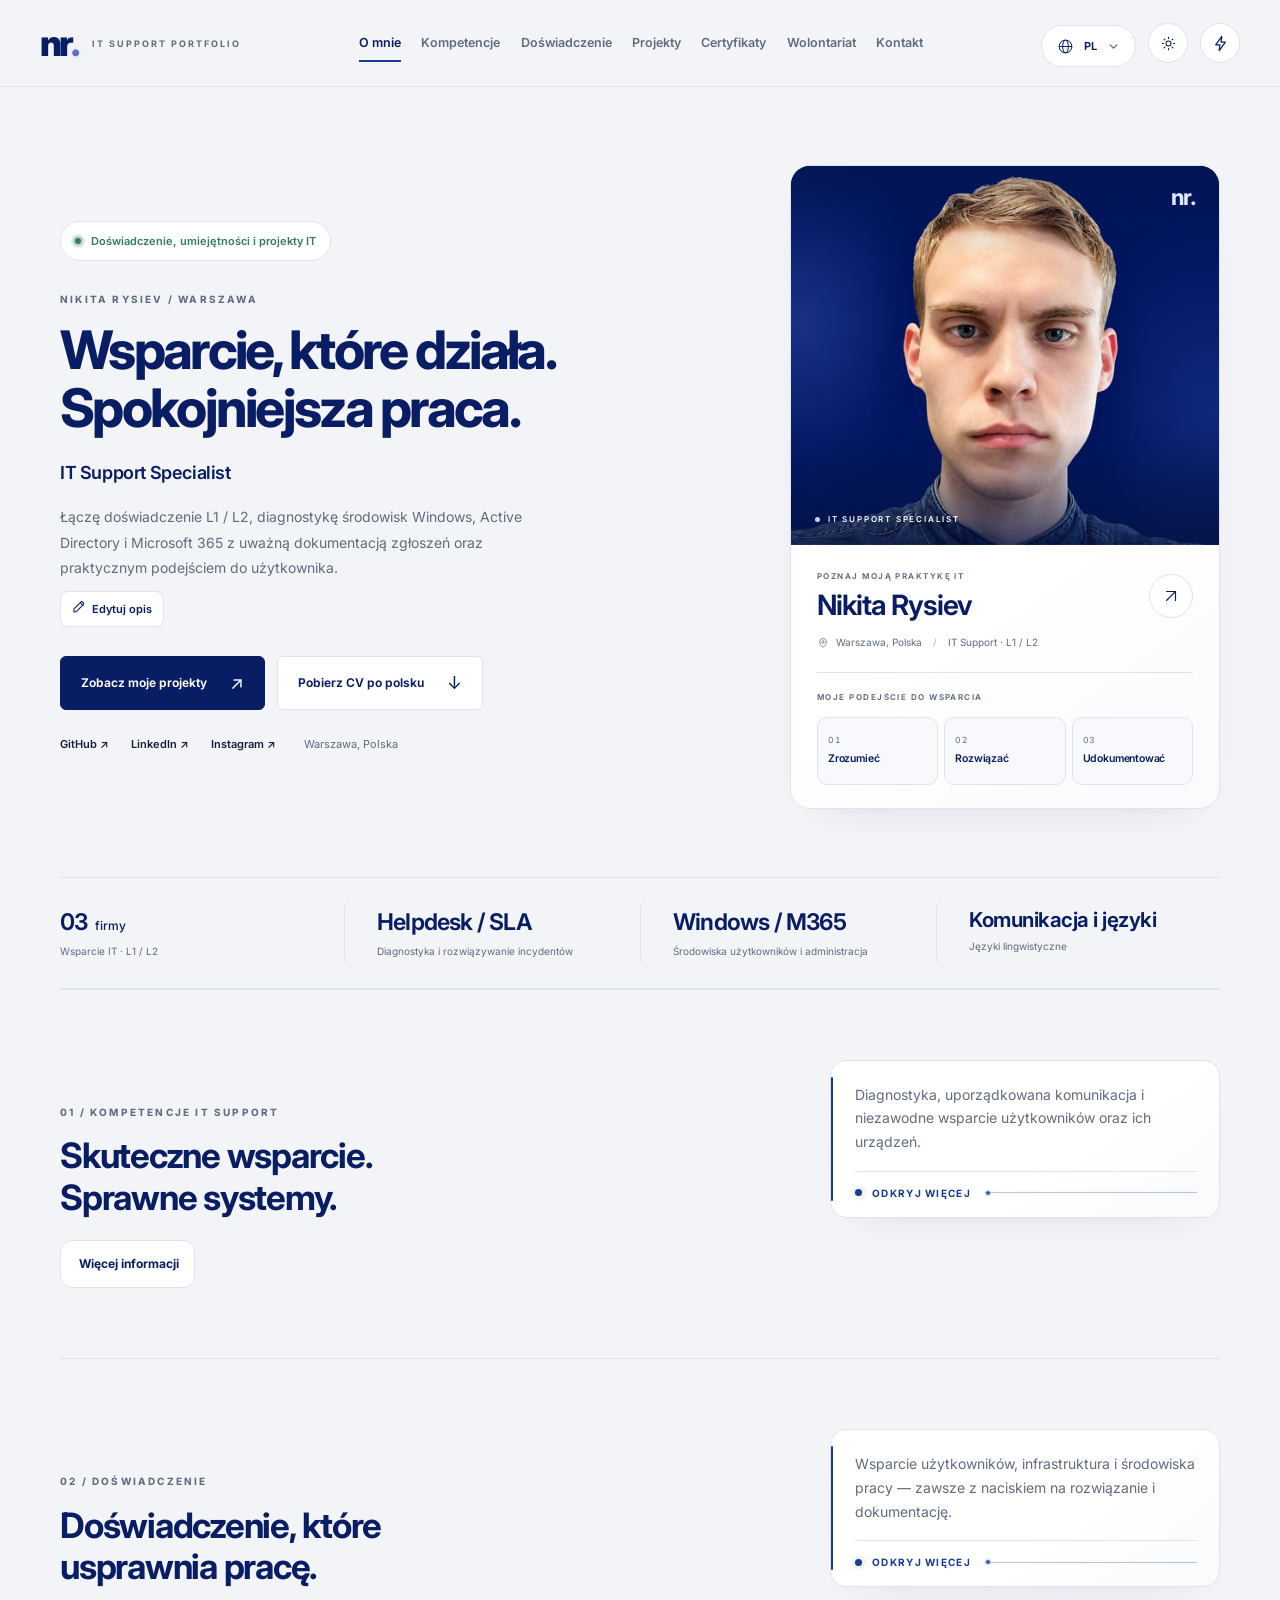
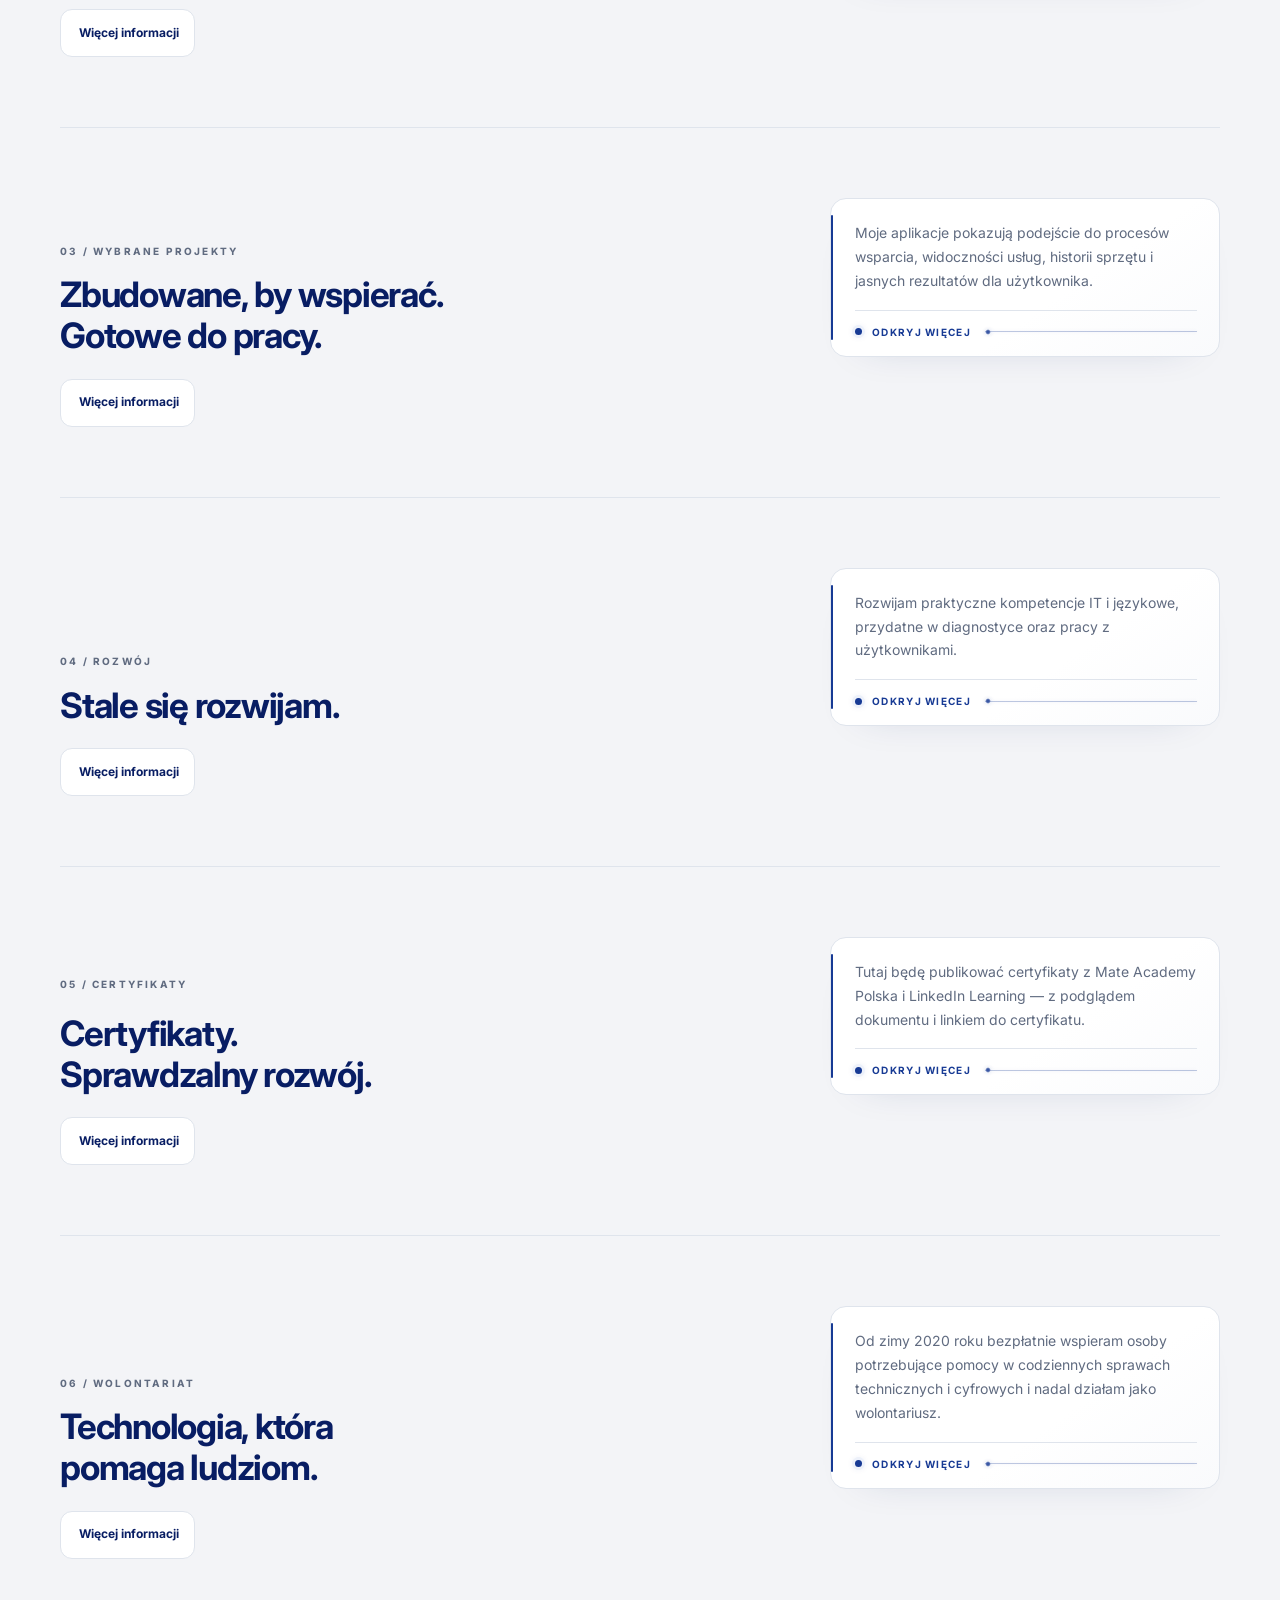
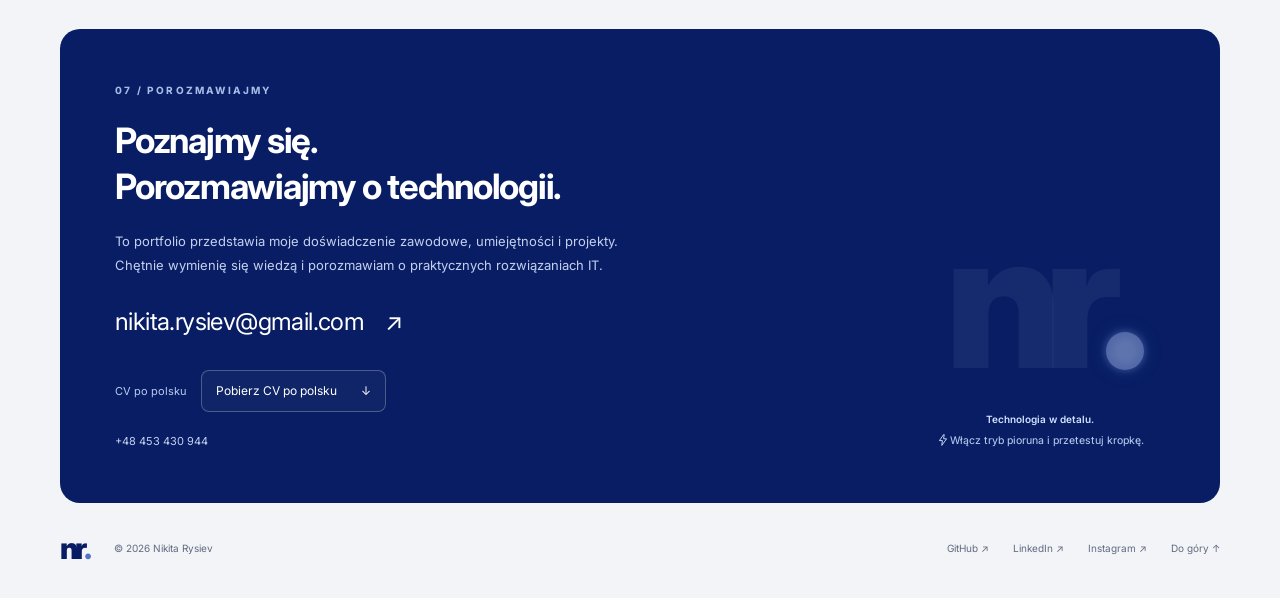
==== commit fdd047e1: "Add files via upload" ====
--- a/index.html
+++ b/index.html
@@ -47,6 +47,7 @@
     <link rel="stylesheet" href="skill-finish.css?v=20261017-diamonds1" />
     <link rel="stylesheet" href="project-panels.css?v=20261017-clean1" />
     <link rel="stylesheet" href="summary-editor.css?v=20261017-edit1" />
+    <link rel="stylesheet" href="portrait-life.css?v=20261017-clean-edge2" />
     <script src="certificates-data.js?v=20261013" defer></script>
     <script src="certificates.js?v=20261013" defer></script>
     <script src="section-folds.js?v=20261013-6" defer></script>
@@ -141,13 +142,13 @@
         <div class="hero-visual">
           <div class="portrait-frame">
             <div class="portrait-image-wrap">
-              <img
+              <span class="portrait-photo-motion"><img
                 src="nikita-rysiev.png"
                 alt="Nikita Rysiev"
                 width="502"
                 height="502"
                 fetchpriority="high"
-              />
+              /></span>
               <div class="portrait-topline">
                 <span aria-hidden="true"></span
                 ><span class="portrait-monogram" aria-hidden="true">nr.</span>
@@ -522,5 +523,5 @@
       </div>
     </footer>
   <script src="studio-repositories.js?v=20261010-live2" defer></script>
-  <script src="workspace-projects.js?v=20261017-uniform1" defer></script><script src="showcase-interactions.js?v=20261017-clean1" defer></script><script src="project-panels.js?v=20261017-clean1" defer></script><script src="summary-editor.js?v=20261017-edit1" defer></script></body>
+  <script src="workspace-projects.js?v=20261017-uniform1" defer></script><script src="showcase-interactions.js?v=20261017-clean1" defer></script><script src="project-panels.js?v=20261017-clean1" defer></script><script src="summary-editor.js?v=20261017-edit1" defer></script><script src="portrait-life.js?v=20261017-natural1" defer></script></body>
 </html>
--- a/portrait-life.css
+++ b/portrait-life.css
@@ -0,0 +1,52 @@
+/* A separate photo layer keeps the identity, captions and electric interaction stable. */
+.portrait-frame { --portrait-life-play: paused; }
+.portrait-frame[data-portrait-motion="active"] { --portrait-life-play: running; }
+.portrait-photo-motion {
+  position: relative;
+  z-index: 0;
+  display: block;
+  width: 100%;
+  line-height: 0;
+  transform-origin: 50% 43%;
+  transform: scale(1.008);
+  animation: portrait-natural-breath 16s cubic-bezier(.45,0,.55,1) infinite;
+  animation-play-state: var(--portrait-life-play);
+}
+.portrait-frame .portrait-image-wrap::before { animation-play-state: var(--portrait-life-play); }
+@keyframes portrait-natural-breath {
+  0%, 100% { transform: translate3d(-.25px, .2px, 0) scale(1.008); }
+  48% { transform: translate3d(.25px, -.4px, 0) scale(1.012); }
+}
+@media (prefers-reduced-motion: reduce) {
+  .portrait-photo-motion { animation: none !important; transform: none; }
+  .portrait-frame .portrait-image-wrap::before { animation: none !important; }
+}
+@media print { .portrait-photo-motion { animation: none !important; transform: none; } }
+
+/* Give the moving photo one explicit viewport and one composited clip. */
+.portrait-frame .portrait-image-wrap {
+  display: block;
+  aspect-ratio: 1.13;
+  clip-path: inset(0);
+}
+.portrait-frame .portrait-photo-motion {
+  position: absolute;
+  inset: 0;
+  height: 100%;
+}
+.portrait-frame .portrait-photo-motion img {
+  display: block;
+  width: 100%;
+  height: 100%;
+}
+/* Keep the existing upper shade; no lower fade or edge-darkening layer. */
+:root[data-theme="dark"] .portrait-frame .portrait-image-wrap::after {
+  background: linear-gradient(180deg, rgba(5, 19, 66, .58), transparent 78%);
+}
+/* Paint the details surface above any one-pixel transformed-photo overdraw. */
+:root[data-theme="dark"] .portrait-frame .portrait-details {
+  position: relative;
+  z-index: 3;
+  background: var(--surface);
+  box-shadow: 0 -1px 0 var(--surface);
+}
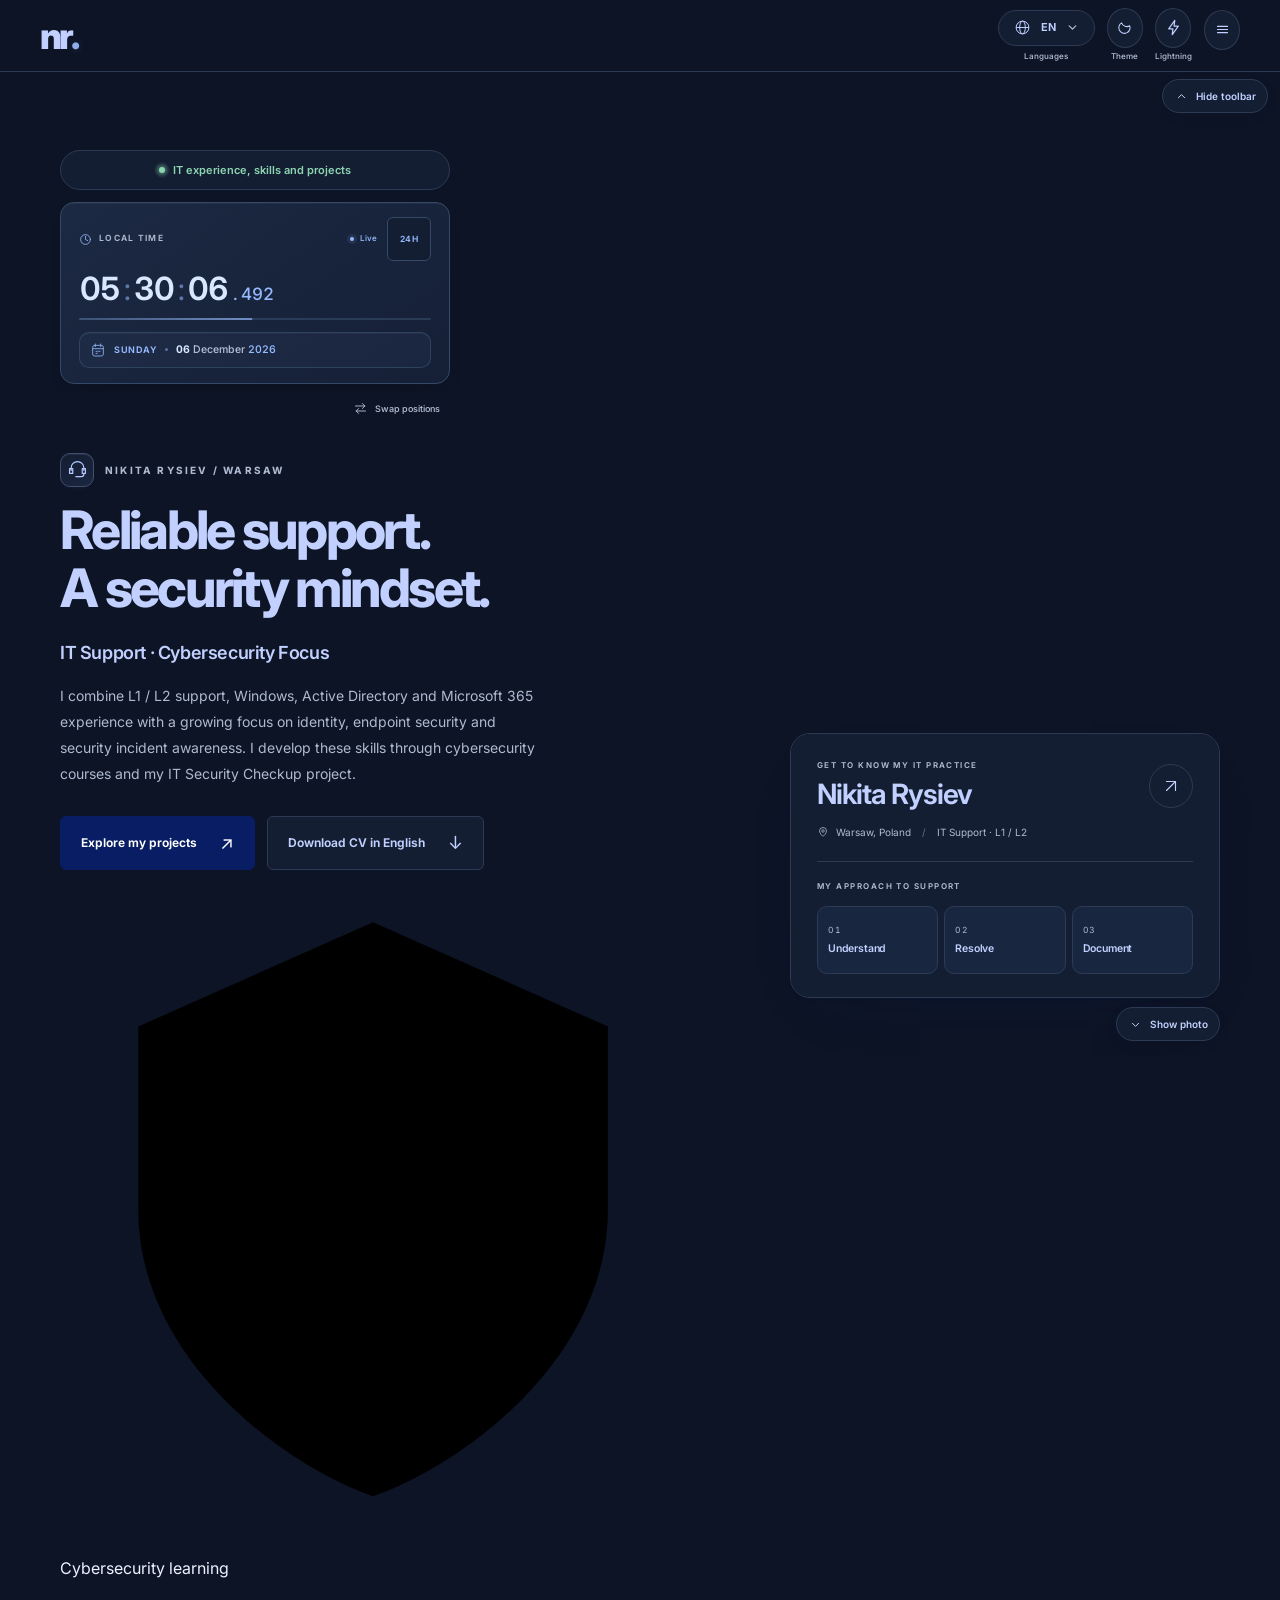
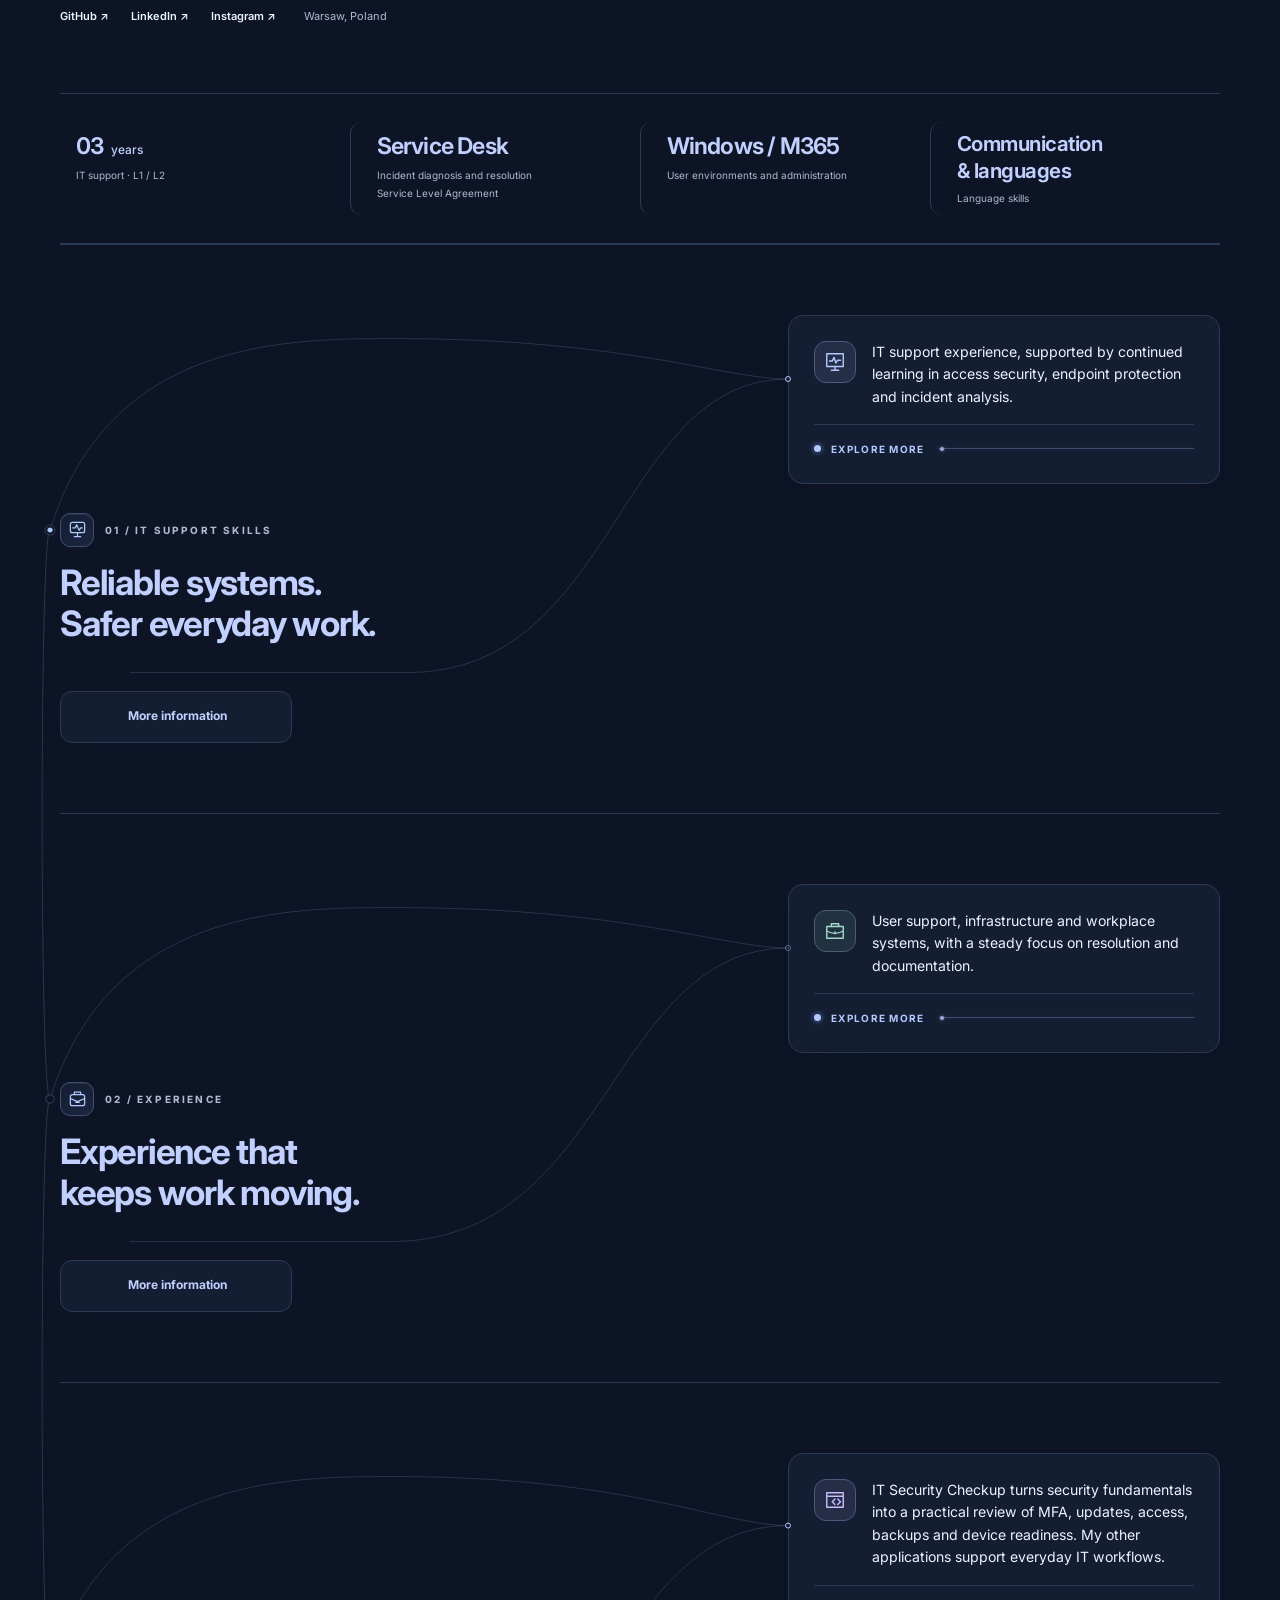
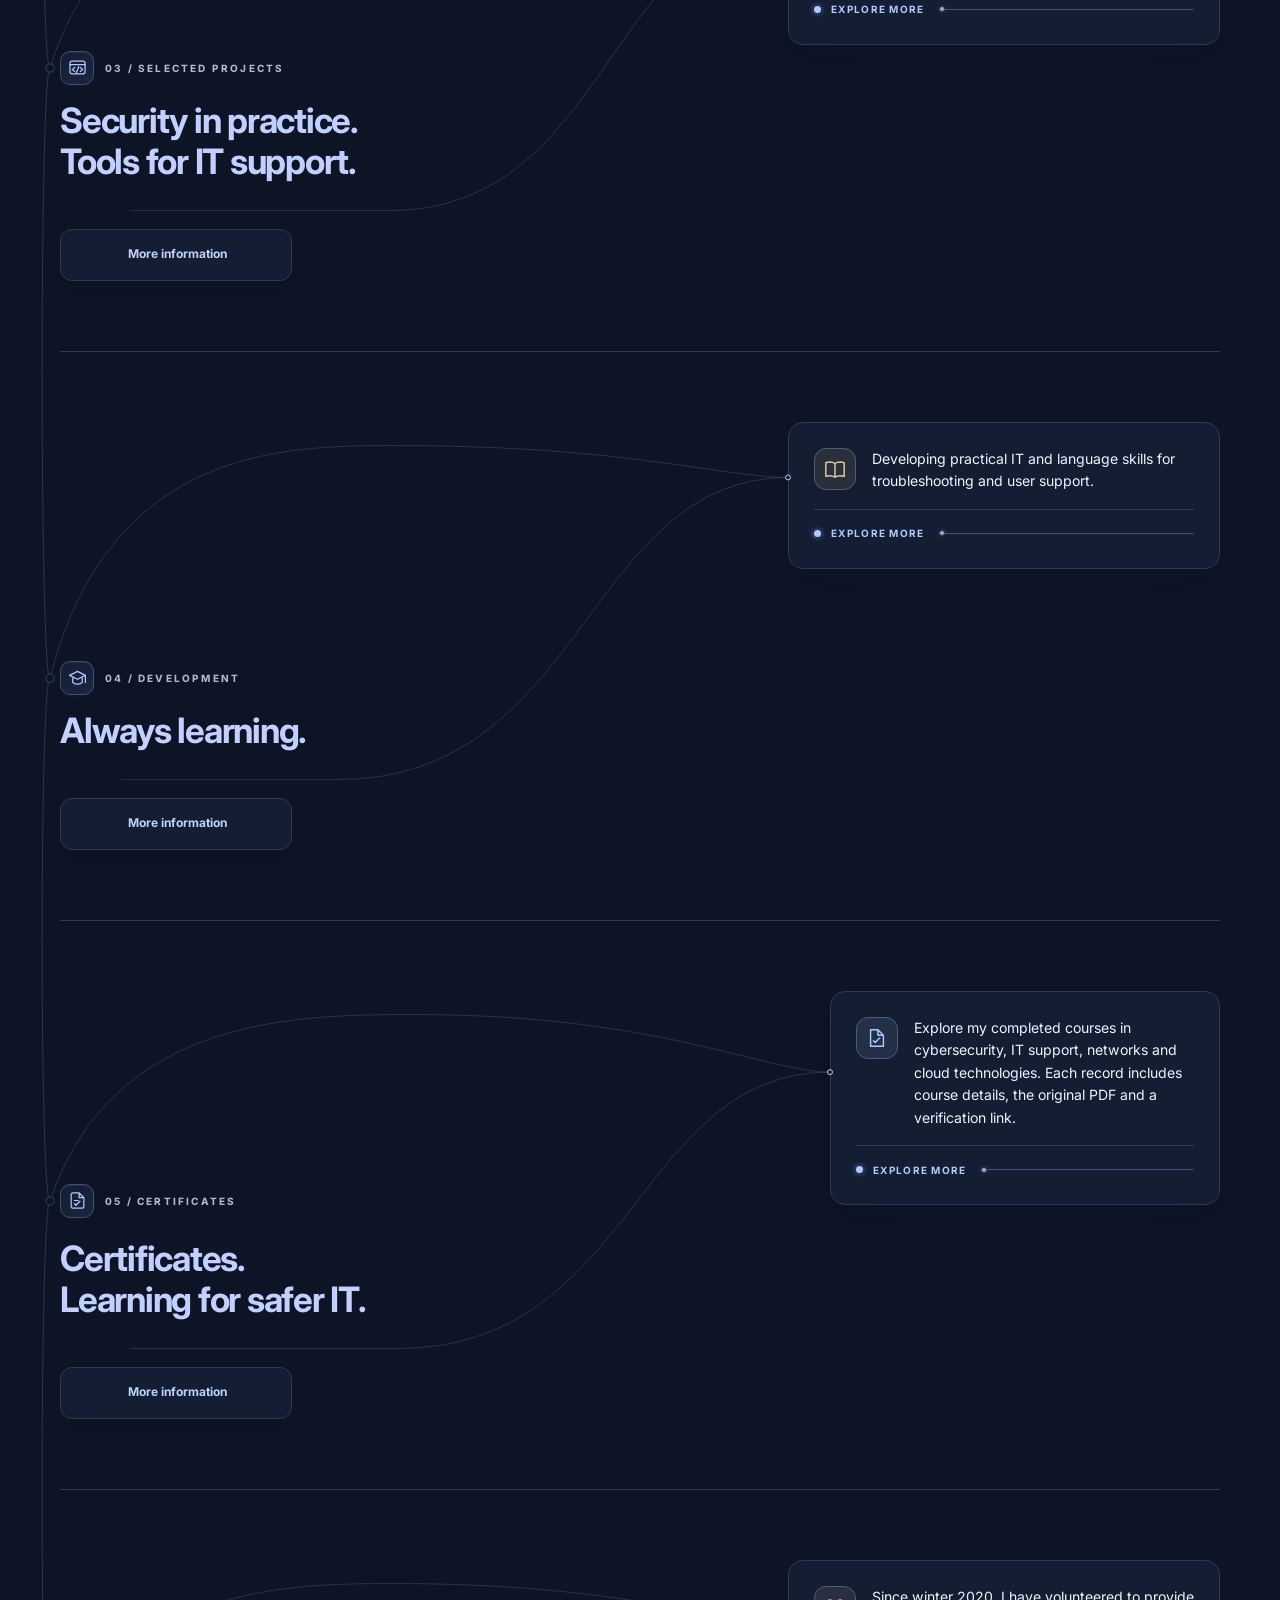
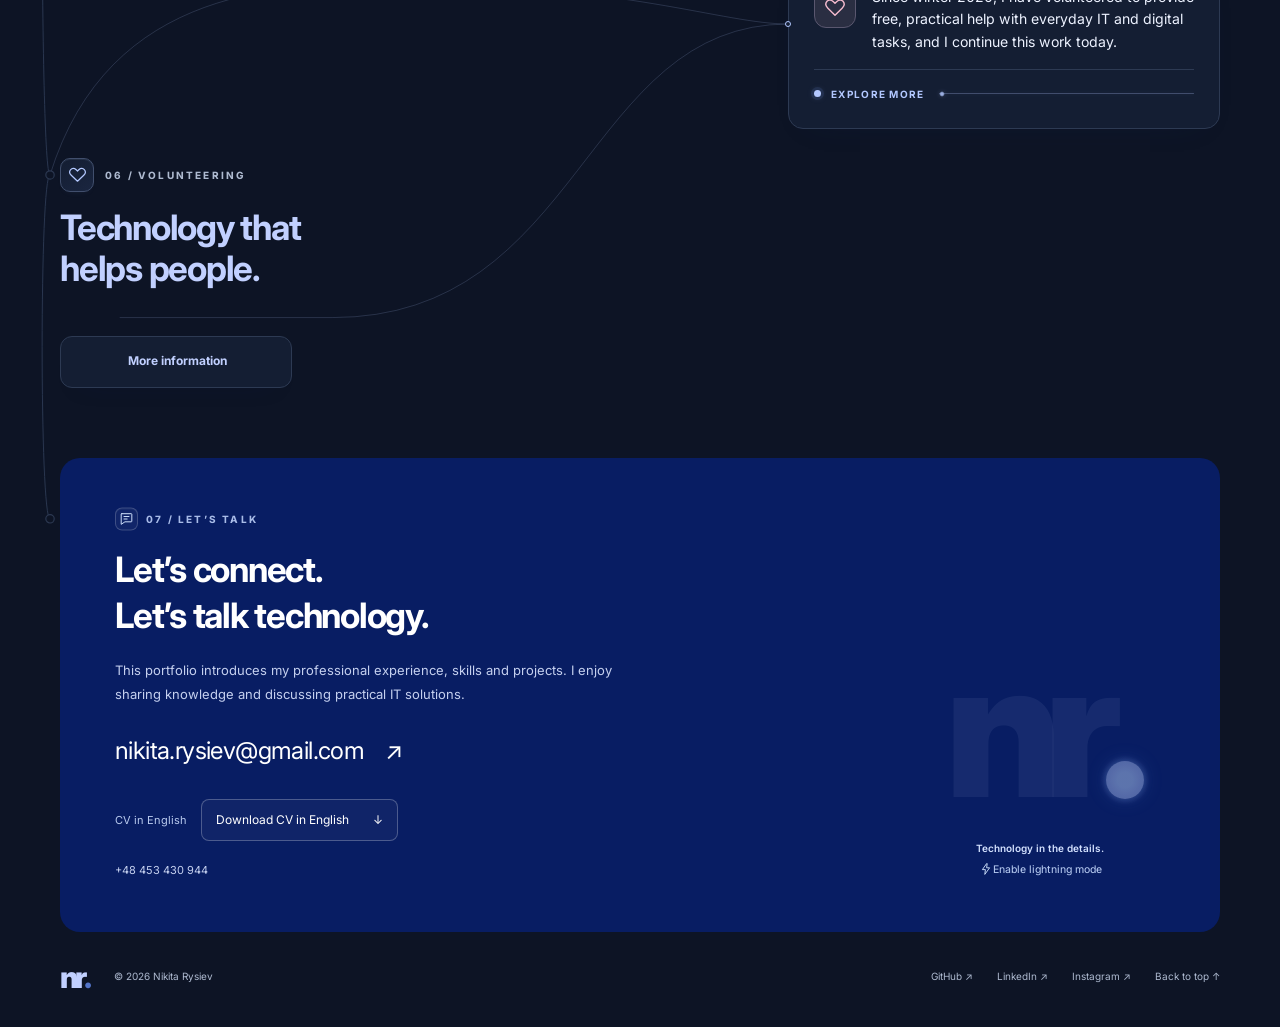
==== commit 9b08f1ea: "Add files via upload" ====
--- a/index.html
+++ b/index.html
@@ -1,527 +1,557 @@
-<!doctype html>
-<html lang="pl">
-  <head>
-    <meta charset="UTF-8" />
-    <meta name="viewport" content="width=device-width, initial-scale=1" />
-    <meta
-      name="description"
-      content="Nikita Rysiev — Specjalista IT. Wsparcie L1 / L2, diagnostyka, Windows, Active Directory i Microsoft 365."
-    />
-    <meta name="theme-color" content="#081d63" />
-    <meta name="view-transition" content="same-origin" />
-    <title>Nikita Rysiev — Specjalista IT Support</title>
-    <link rel="icon" href="favicon.svg" type="image/svg+xml" />
-    <script src="theme-init.js"></script>
-    <link rel="stylesheet" href="styles.css?v=20261010-logo-layout-geo1" />
-    <link rel="stylesheet" href="portrait.css?v=20261013-ambient1-geo1" />
-    <script src="main.js?v=20261013-effects1" defer></script>
-    <link rel="alternate" hreflang="pl" href="index.html" />
-    <link rel="alternate" hreflang="en" href="index-en.html" />
-    <link rel="alternate" hreflang="de" href="index-de.html" />
-    <link rel="alternate" hreflang="uk" href="index-uk.html" />
-    <link rel="stylesheet" href="motion.css?v=3-geo1" />
-    <script src="motion.js?v=20260929-v5" defer></script>
-    <link rel="stylesheet" href="refinement.css?v=20261010-geo1" />
-    <script src="refinement.js?v=20260929" defer></script>
-    <link rel="stylesheet" href="workspace-projects.css?v=20261010-currency-flow-geo1" />
-    <link rel="stylesheet" href="studio-card-motion.css?v=20261017-clean1" />
-    <link rel="stylesheet" href="volunteer.css?v=20261009-geo1" />
-    <link rel="stylesheet" href="logo-layout.css?v=20261010-mobile-3" />
-    <link rel="stylesheet" href="certificates.css?v=20261013" />
-    <link rel="stylesheet" href="premium-polish.css?v=20261017-communication1" />
-    <link rel="stylesheet" href="section-folds.css?v=20261017-cue1" />
-    <link rel="stylesheet" href="education-explorer.css?v=20261013-4-geo1" />
-    <link rel="stylesheet" href="career-dates.css?v=20261013-5-geo1" />
-    <link rel="stylesheet" href="contact-signature.css?v=20261013-6" />
-    <link rel="preload" href="fonts/Inter-Variable.ttf" as="font" type="font/ttf" crossorigin />
-    <link rel="stylesheet" href="typography.css?v=20261013-inter" />
-    <link rel="stylesheet" href="light-finish.css?v=20261017-contrast1" />
-    <link rel="stylesheet" href="electric-mode.css?v=20261017-premium1" />
-    <link rel="stylesheet" href="contact-play.css?v=20261014-gravity1" />
-    <link rel="stylesheet" href="portrait-electric.css?v=20261017-async1" />
-    <link rel="stylesheet" href="premium-electric.css?v=20261017-premium1" />
-    <link rel="stylesheet" href="foundation-premium.css?v=20261017-interactive1" />
-    <link rel="stylesheet" href="contact-hint.css?v=20261017-brand1" />
-    <link rel="stylesheet" href="brand-status.css?v=20261017-centered1" />
-    <link rel="stylesheet" href="portrait-steps.css?v=20261017-brand1" />
-    <link rel="stylesheet" href="skill-finish.css?v=20261017-diamonds1" />
-    <link rel="stylesheet" href="project-panels.css?v=20261017-clean1" />
-    <link rel="stylesheet" href="summary-editor.css?v=20261017-edit1" />
-    <link rel="stylesheet" href="portrait-life.css?v=20261017-clean-edge2" />
-    <script src="certificates-data.js?v=20261013" defer></script>
-    <script src="certificates.js?v=20261013" defer></script>
-    <script src="section-folds.js?v=20261013-6" defer></script>
-    <script src="education-explorer.js?v=20261013-2" defer></script>
-    <script src="electric-mode.js?v=20261017-brand1" defer></script>
-    <script src="contact-play.js?v=20261017-hint1" defer></script>
-    <script src="portrait-electric.js?v=20261017-async1" defer></script>
-    <script src="premium-electric.js?v=20261017-brand1" defer></script>
-    <script src="brand-status.js?v=20261017-brand1" defer></script>
-    <script src="portrait-steps.js?v=20261017-brand1" defer></script>
-  </head>
-  <body>
-    <a class="skip-link" href="#main">Przejdź do treści</a>
-    <header class="site-header">
-      <div class="nav-shell">
-        <a
-          class="brand"
-          href="#about"
-          aria-label="Nikita Rysiev — strona główna"
-          >nr<span>.</span><span class="brand-caption">IT SUPPORT PORTFOLIO</span></a
-        >
-        <nav class="main-nav" id="navigation" aria-label="Nawigacja główna">
-          <a href="#about">O mnie</a>
-          <a href="#skills">Kompetencje</a>
-          <a href="#experience">Doświadczenie</a>
-          <a href="#projects">Projekty</a>
-          <a href="#certificates">Certyfikaty</a>
-          <a href="#volunteer">Wolontariat</a>
-          <a href="#contact">Kontakt</a>
-        </nav>
-        <div class="nav-tools">
-          <details class="language-switch"><summary aria-label="Wybierz język"><svg viewBox="0 0 24 24" aria-hidden="true"><circle cx="12" cy="12" r="9"/><ellipse cx="12" cy="12" rx="4" ry="9"/><path d="M3 12h18"/></svg>PL<svg class="language-chevron" viewBox="0 0 16 16" aria-hidden="true"><path d="m4 6 4 4 4-4"/></svg></summary><nav aria-label="Wybierz język" class="language-options"><a href="index.html" lang="pl" hreflang="pl" aria-current="page">Polski<span>PL</span></a><a href="index-en.html" lang="en" hreflang="en">English<span>EN</span></a><a href="index-de.html" lang="de" hreflang="de">Deutsch<span>DE</span></a><a href="index-uk.html" lang="uk" hreflang="uk">Українська<span>UK</span></a></nav></details>
-          <button
-            class="icon-button"
-            id="theme-toggle"
-            type="button"
-            aria-label="Włącz ciemny motyw"
-            aria-pressed="false"
-          >
-            <svg viewBox="0 0 24 24" aria-hidden="true"><circle cx="12" cy="12" r="4"></circle><path d="M12 2v2m0 16v2M2 12h2m16 0h2M4.93 4.93l1.42 1.42m11.3 11.3 1.42 1.42M4.93 19.07l1.42-1.42m11.3-11.3 1.42-1.42"></path></svg>
-          </button>
-          <button
-            class="icon-button menu-toggle"
-            id="menu-toggle"
-            type="button"
-            aria-label="Menu"
-            aria-expanded="false"
-            aria-controls="navigation"
-          >
-            <svg viewBox="0 0 24 24" aria-hidden="true">
-              <path d="M4 7h16M4 12h16M4 17h16"></path>
-            </svg>
-          </button>
-        </div>
-      </div>
-    </header>
-    <main id="main" class="container">
-      <section class="hero" id="about" aria-labelledby="hero-title">
-        <div class="hero-copy">
-          <a class="availability" href="#skills" aria-label="Poznaj moje kompetencje IT"><span class="status-dot" aria-hidden="true"></span><span>Doświadczenie, umiejętności i projekty IT</span></a>
-          <p class="eyebrow hero-name">NIKITA RYSIEV / WARSZAWA</p>
-          <h1 id="hero-title">Wsparcie, które działa.<br />Spokojniejsza praca.</h1>
-          <p class="hero-role">
-            IT Support Specialist
-          </p>
-          <p class="hero-description">
-            Łączę doświadczenie L1 / L2, diagnostykę środowisk Windows,
-            Active Directory i Microsoft 365 z uważną dokumentacją zgłoszeń
-            oraz praktycznym podejściem do użytkownika.
-          </p>
-          <div class="hero-actions">
-            <a class="button button-primary" href="#projects"
-              ><span>Zobacz moje projekty</span
-              ><span aria-hidden="true">↗</span></a
-            ><a class="button button-secondary" href="CV_NIKITA_RYSIEV_IT_SUPPORT_PL.pdf" download="CV_NIKITA_RYSIEV_IT_SUPPORT_PL.pdf" hreflang="pl"><span>Pobierz CV po polsku</span><span aria-hidden="true">↓</span></a>
-          </div>
-          <div class="hero-links">
-            <a
-              href="https://github.com/webdevnikfull"
-              target="_blank"
-              rel="noopener noreferrer"
-              >GitHub ↗</a
-            ><a
-              href="https://linkedin.com/in/nikita-rysiev-a4b7921b4/"
-              target="_blank"
-              rel="noopener noreferrer"
-              >LinkedIn ↗</a
-            ><a href="https://www.instagram.com/_visual.nik/" target="_blank" rel="noopener noreferrer">Instagram ↗</a
-            ><span>Warszawa, Polska</span>
-          </div>
-        </div>
-        <div class="hero-visual">
-          <div class="portrait-frame">
-            <div class="portrait-image-wrap">
-              <span class="portrait-photo-motion"><img
-                src="nikita-rysiev.png"
-                alt="Nikita Rysiev"
-                width="502"
-                height="502"
-                fetchpriority="high"
-              /></span>
-              <div class="portrait-topline">
-                <span aria-hidden="true"></span
-                ><span class="portrait-monogram" aria-hidden="true">nr.</span>
-              </div>
-              <div class="portrait-photo-label">
-                <span class="portrait-dot"></span>IT SUPPORT SPECIALIST
-              </div>
-            </div>
-            <div class="portrait-details">
-              <div class="portrait-identity">
-                <div>
-                  <p class="portrait-kicker">POZNAJ MOJĄ PRAKTYKĘ IT</p>
-                  <p class="portrait-name">Nikita Rysiev</p>
-                </div>
-                <a
-                  class="portrait-contact"
-                  href="#contact"
-                  aria-label="Kontakt — Nikita Rysiev"
-                  ><svg viewBox="0 0 24 24" aria-hidden="true">
-                    <path d="M6 18 18 6M6 6h12v12"></path></svg
-                ></a>
-              </div>
-              <div class="portrait-location">
-                <svg viewBox="0 0 24 24" aria-hidden="true">
-                  <path
-                    d="M19 10c0 5-7 11-7 11S5 15 5 10a7 7 0 1 1 14 0Z"
-                  ></path>
-                  <circle cx="12" cy="10" r="2.5"></circle></svg
-                ><span>Warszawa, Polska</span
-                ><span class="portrait-divider" aria-hidden="true">/</span
-                ><span>IT Support · L1 / L2</span>
-              </div>
-              <div class="portrait-method">
-                <p class="portrait-kicker">MOJE PODEJŚCIE DO WSPARCIA</p>
-                <div class="portrait-steps">
-                  <span><small>01</small><strong>Zrozumieć</strong></span
-                  ><span><small>02</small><strong>Rozwiązać</strong></span
-                  ><span><small>03</small><strong>Udokumentować</strong></span>
-                </div>
-              </div>
-            </div>
-          </div>
-        </div>
-      </section>
-      <div class="facts-strip" aria-label="Profil zawodowy">
-        <div>
-          <strong>03<span>firmy</span></strong>
-          <p>Wsparcie IT · L1 / L2</p>
-        </div>
-        <div>
-          <strong>Helpdesk / SLA</strong>
-          <p>Diagnostyka i rozwiązywanie incydentów</p>
-        </div>
-        <div>
-          <strong>Windows / M365</strong>
-          <p>Środowiska użytkowników i administracja</p>
-        </div>
-        <div>
-          <strong class="facts-communication">Komunikacja i języki</strong>
-          <p>Języki lingwistyczne</p>
-        </div>
-      </div>
-
-      <section class="section" id="skills" aria-labelledby="skills-title">
-        <div class="section-heading">
-          <div>
-            <p class="eyebrow">01 / KOMPETENCJE IT SUPPORT</p>
-            <h2 id="skills-title">
-              Skuteczne wsparcie.<br />Sprawne systemy.
-            </h2>
-          </div>
-          <p class="section-intro">
-            Diagnostyka, uporządkowana komunikacja i niezawodne wsparcie
-            użytkowników oraz ich urządzeń.
-          </p>
-        </div>
-        <div class="skills-grid">
-          <article class="skill-card">
-            <span class="skill-symbol" aria-hidden="true"><svg viewBox="0 0 24 24"><circle cx="12" cy="12" r="8"/><path d="m8 12 3 3 5-6"/></svg></span>
-            <h3>Obsługa incydentów</h3>
-            <p>Obsługa zgłoszeń L1 / L2: diagnoza, dokumentowanie działań i eskalacja złożonych problemów.</p>
-            <div class="tags"><span>Helpdesk</span><span>SLA</span><span>RCA</span></div>
-          </article>
-          <article class="skill-card">
-            <span class="skill-symbol" aria-hidden="true"><svg viewBox="0 0 24 24"><path d="m8 7-5 5 5 5m8-10 5 5-5 5m-3-13-2 16"/></svg></span>
-            <h3>Środowiska użytkowników</h3>
-            <p>Wsparcie środowisk Windows, kont Active Directory, dostępu Microsoft 365 i codziennych narzędzi pracy.</p>
-            <div class="tags"><span>Windows</span><span>Active Directory</span><span>Microsoft 365</span></div>
-          </article>
-          <article class="skill-card">
-            <span class="skill-symbol" aria-hidden="true"><svg viewBox="0 0 24 24"><rect x="3" y="4" width="18" height="13" rx="3"/><path d="M8 21h8m-4-4v4M6 11h3l2-3 3 6 2-3h2"/></svg></span>
-            <h3>Infrastruktura i sprzęt</h3>
-            <p>Diagnostyka sprzętu i urządzeń sieciowych, konfiguracja oraz testowanie łączności LAN / WLAN na miejscu.</p>
-            <div class="tags"><span>LAN / WLAN</span><span>Hardware</span><span>ServiceNow</span></div>
-          </article>
-        </div>
-      </section>
-
-      <section
-        class="section experience-section"
-        id="experience"
-        aria-labelledby="experience-title"
-      >
-        <div class="section-heading">
-          <div>
-            <p class="eyebrow">02 / DOŚWIADCZENIE</p>
-            <h2 id="experience-title">Doświadczenie, które<br>usprawnia pracę.</h2>
-          </div>
-          <p class="section-intro">Wsparcie użytkowników, infrastruktura i środowiska pracy — zawsze z naciskiem na rozwiązanie i dokumentację.</p>
-        </div>
-        <div class="timeline">
-          <article class="experience-row"><div class="experience-date"><a class="company-logo company-logo--iss company-logo-link" href="https://www.pl.issworld.com/" target="_blank" rel="noopener noreferrer" aria-label="ISS Polska — Usługi dla obiektów · obsługa techniczna (oficjalna strona firmy)"><img src="brand-logos/iss.png" alt="ISS Polska logo" width="116" height="82" loading="lazy" decoding="async"></a><a class="experience-area experience-area-link" href="https://www.pl.issworld.com/" target="_blank" rel="noopener noreferrer" aria-label="ISS Polska — Usługi dla obiektów · obsługa techniczna (oficjalna strona firmy)">Usługi dla obiektów · obsługa techniczna<span class="external-arrow" aria-hidden="true">↗</span></a><span class="career-years"><span class="career-date-text"><span class="career-date-end">obecnie</span><span class="career-date-start">jesień 2026</span></span></span></div><div class="experience-detail"><p class="company">ISS POLSKA</p><h3>Specjalista IT</h3><ul><li>Wsparcie użytkowników w problemach ze sprzętem, oprogramowaniem i dostępem do usług.</li><li>Przygotowywanie stanowisk pracy oraz diagnostyka łączności LAN / WLAN.</li><li>Obsługa zgłoszeń, wsparcie użytkowników Microsoft 365 i dokumentowanie rozwiązań.</li></ul><div class="experience-tags"><span>IT Support</span><span>Microsoft 365</span><span>LAN / WLAN</span><span>Dokumentacja</span></div></div></article>
-          <article class="experience-row"><div class="experience-date"><a class="company-logo company-logo--inflaa company-logo-link" href="https://inflaa.com/" target="_blank" rel="noopener noreferrer" aria-label="INFLAA — Atrakcje dmuchane · e-commerce (oficjalna strona firmy)"><img src="brand-logos/inflaa.svg" alt="INFLAA logo" width="140" height="22" loading="lazy" decoding="async"></a><a class="experience-area experience-area-link" href="https://inflaa.com/" target="_blank" rel="noopener noreferrer" aria-label="INFLAA — Atrakcje dmuchane · e-commerce (oficjalna strona firmy)">Atrakcje dmuchane · e-commerce<span class="external-arrow" aria-hidden="true">↗</span></a><span class="career-years"><span class="career-date-text"><span class="career-date-end">jesień 2025</span><span class="career-date-start">lato 2025</span></span></span></div><div class="experience-detail"><p class="company">INFLAA</p><h3>Wsparcie IT</h3><ul><li>Przyjmowanie zgłoszeń i wsparcie użytkowników platformy e-commerce.</li><li>Wstępna diagnoza zgłaszanych problemów i eskalacja bardziej złożonych spraw.</li></ul><div class="experience-tags"><span>E-commerce</span><span>Wsparcie użytkowników</span><span>Eskalacja</span></div></div></article>
-          <article class="experience-row"><div class="experience-date"><a class="company-logo company-logo--fujitsu company-logo-link" href="https://global.fujitsu/pl-PL" target="_blank" rel="noopener noreferrer" aria-label="Fujitsu — Usługi IT · transformacja cyfrowa (oficjalna strona firmy)"><img src="brand-logos/fujitsu.png" alt="Fujitsu logo" width="66" height="66" loading="lazy" decoding="async"></a><a class="experience-area experience-area-link" href="https://global.fujitsu/pl-PL" target="_blank" rel="noopener noreferrer" aria-label="Fujitsu — Usługi IT · transformacja cyfrowa (oficjalna strona firmy)">Usługi IT · transformacja cyfrowa<span class="external-arrow" aria-hidden="true">↗</span></a><span class="career-years"><span class="career-date-text"><span class="career-date-end">jesień 2023</span><span class="career-date-start">wiosna 2022</span></span></span></div><div class="experience-detail"><p class="company">FUJITSU SOLUTIONS</p><h3>Informatyk · Helpdesk / Tech-IT</h3><ul><li>Diagnozowanie, rozwiązywanie i rejestrowanie incydentów w systemie Helpdesk zgodnie z SLA.</li><li>Analiza przyczyn źródłowych (RCA) we współpracy z zespołami L1 / L2.</li><li>Wsparcie użytkowników oraz zarządzanie kontami i uprawnieniami w Active Directory.</li><li>W ramach pracy w Fujitsu świadczyłem wsparcie IT m.in. dla Mitsubishi Electric oraz PGE Energetyka Kolejowa.</li><li>Wykorzystywanie prawa jazdy kat. B podczas sporadycznych wyjazdów służbowych.</li></ul><div class="experience-tags"><span>Helpdesk / SLA</span><span>RCA</span><span>Active Directory</span><span>Prawo jazdy kat. B</span></div></div></article>
-        </div>
-      </section>
-
-      <section class="section" id="projects" aria-labelledby="projects-title">
-        <div class="section-heading">
-          <div>
-            <p class="eyebrow">03 / WYBRANE PROJEKTY</p>
-            <h2 id="projects-title">
-              Zbudowane, by wspierać.<br />Gotowe do pracy.
-            </h2>
-          </div>
-          <p class="section-intro">
-            Moje aplikacje pokazują podejście do procesów wsparcia, widoczności
-            usług, historii sprzętu i jasnych rezultatów dla użytkownika.
-          </p>
-        </div>
-        <div class="projects-grid">
-          <article class="project-card">
-            <div class="project-visual todo-visual" aria-hidden="true">
-              <span class="visual-label">01 / ZARZĄDZANIE ZADANIAMI</span>
-              <div class="mock-window project-demo-panel">
-                <div class="window-bar">
-                  <i></i><i></i><i></i><span>todo.app</span>
-                </div>
-                <div class="todo-body">
-                  <div class="mock-title">
-                    Trochę lepsza organizacja.<span>MOJE ZADANIA / DZIŚ</span>
-                  </div>
-                  <div class="mock-task">
-                    <b>✓</b><span>Sprawdź interfejs</span><em>Gotowe</em>
-                  </div>
-                  <div class="mock-task">
-                    <b>✓</b><span>Sprawdź szczegóły</span><em>Gotowe</em>
-                  </div>
-                  <div class="mock-task pending">
-                    <b></b><span>Wprowadź ulepszenia</span><em>Następne</em>
-                  </div>
-                </div>
-              </div>
-              <span class="visual-footnote">Animowana ilustracja interfejsu</span>
-            </div>
-            <div class="project-content">
-              <div class="project-meta">
-                <span>JAVASCRIPT / LOCAL STORAGE</span><span>01</span>
-              </div>
-              <h3>Taskly — ToDo App</h3>
-              <p>
-                Działająca aplikacja do zadań z priorytetami, terminami,
-                wyszukiwaniem i zapisem lokalnym. Responsywny interfejs
-                zaprojektowany z myślą o codziennym użyciu.
-              </p>
-              <div class="qa-note">
-                <span>PERSPEKTYWA IT SUPPORT</span>
-                <p>
-                  Czytelne statusy zadań, zapis danych i wygodny codzienny proces.
-                </p>
-              </div>
-              <div class="project-links">
-                <a
-                  href="https://webdevnikfull.github.io/nr._taskly./"
-                  target="_blank"
-                  rel="noopener noreferrer"
-                  >Podgląd aplikacji ↗</a
-                >
-                <a
-                  href="https://github.com/webdevnikfull/nr._taskly."
-                  target="_blank"
-                  rel="noopener noreferrer"
-                  >Repozytorium GitHub ↗</a
-                >
-              </div>
-            </div>
-          </article>
-          <article class="project-card">
-            <div class="project-visual bmi-visual" aria-hidden="true">
-              <span class="visual-label">02 / DANE I OBLICZENIA</span>
-              <div class="bmi-mock project-demo-panel">
-                <span class="micro-label">WSKAŹNIK MASY CIAŁA</span>
-                <div class="bmi-value">22.4<span>kg/m²</span></div>
-                <div class="bmi-scale"><i></i></div>
-                <div class="bmi-inputs">
-                  <span
-                    >WZROST<strong>180 <small>cm</small></strong></span
-                  ><span
-                    >WAGA<strong>72.5 <small>kg</small></strong></span
-                  >
-                </div>
-              </div>
-              <span class="visual-footnote">Animowana ilustracja interfejsu</span>
-            </div>
-            <div class="project-content">
-              <div class="project-meta">
-                <span>JAVASCRIPT / CALCULATOR</span><span>02</span>
-              </div>
-              <h3>Kalkulator BMI</h3>
-              <p>
-                Aplikacja webowa do obliczania wskaźnika masy ciała. Prosty
-                interfejs do pracy z danymi liczbowymi.
-              </p>
-              <div class="qa-note">
-                <span>PERSPEKTYWA IT SUPPORT</span>
-                <p>
-                  Czytelna obsługa danych, przydatne komunikaty i wiarygodny wynik.
-                </p>
-              </div>
-              <div class="project-links">
-                <a
-                  href="https://webdevnikfull.github.io/nr._bmi.calculator"
-                  target="_blank"
-                  rel="noopener noreferrer"
-                  >Podgląd aplikacji ↗</a
-                >
-                <a
-                  href="https://github.com/webdevnikfull/nr._bmi.calculator"
-                  target="_blank"
-                  rel="noopener noreferrer"
-                  >Repozytorium GitHub ↗</a
-                >
-              </div>
-            </div>
-          </article>
-          <article class="project-card">
-            <div class="project-visual tool-visual" aria-hidden="true">
-              <span class="visual-label">03 / Link STUDIO</span>
-              <div class="tool-preview project-demo-panel"><div class="window-bar"><i></i><i></i><i></i><span>link.studio</span></div><div class="link-demo"><div><div class="mock-title">Jeden link. Więcej możliwości.</div><div class="link-field">https://example.com/project</div></div><div class="qr-demo"><svg viewBox="0 0 70 70" aria-hidden="true"><path d="M4 4h18v18H4zM48 4h18v18H48zM4 48h18v18H4z" fill="none" stroke="currentColor" stroke-width="5"/><path d="M10 10h6v6h-6zM54 10h6v6h-6zM10 54h6v6h-6zM29 3h7v12h-7zM29 22h13v7H29zM3 29h12v7H3zM21 34h8v10h-8zM35 35h12v7H35zM54 29h12v7H54zM29 49h8v17h-8zM43 48h7v8h-7zM56 41h10v8H56zM54 58h12v8H54zM40 62h8v5h-8z" fill="currentColor"/></svg><i></i></div></div></div><span class="visual-footnote">Animowana ilustracja interfejsu</span>
-            </div>
-            <div class="project-content">
-              <div class="project-meta">
-                <span>JAVASCRIPT / SVG / CANVAS</span><span>03</span>
-              </div>
-              <h3>Link Studio — QR</h3>
-              <p>Interaktywny generator kodów QR do stron, portfolio i wydarzeń. Podgląd na żywo, wybór koloru oraz eksport PNG i SVG.</p>
-              <div class="qa-note"><span>Perspektywa QA</span><p>Czytelna obsługa, lokalne generowanie QR i pliki gotowe do udostępnienia.</p></div><div class="project-links">
-                <a href="https://webdevnikfull.github.io/nr._link-studio/" target="_blank" rel="noopener noreferrer">Podgląd aplikacji ↗</a>
-                <a href="https://github.com/webdevnikfull/nr._link-studio/" target="_blank" rel="noopener noreferrer">Repozytorium GitHub ↗</a>
-              </div>
-            </div>
-          </article>
-        </div>
-      </section>
-
-      <section
-        class="section education-section"
-        id="education"
-        aria-labelledby="education-title"
-      >
-        <div class="section-heading education-heading">
-          <div>
-            <p class="eyebrow">04 / ROZWÓJ</p>
-            <h2 id="education-title">Stale się rozwijam.</h2>
-          </div>
-          <p class="section-intro">Rozwijam praktyczne kompetencje IT i językowe, przydatne w diagnostyce oraz pracy z użytkownikami.</p>
-        </div>
-        <div class="education-list">
-          <article>
-            <span class="education-date">2025 — OBECNIE</span>
-            <h3>Mate Academy Polska</h3>
-            <p>Profil: informatyka stosowana</p>
-          </article>
-          <article>
-            <span class="education-date">2016 — 2020</span>
-            <h3>II Liceum im. E. Plater</h3>
-            <p>Profil: informatyka</p>
-          </article>
-          <div class="education-learning">
-            <div class="education-panel-heading education-learning-heading">
-              <h3>Edukacja dodatkowa</h3>
-            </div>
-            <article class="education-card education-learning-card">
-              <span class="education-learning-icon" aria-hidden="true"><svg viewBox="0 0 24 24" fill="none"><path d="M4 5.5c3.1-.8 5.8-.4 8 1.3 2.2-1.7 4.9-2.1 8-1.3v13c-3.1-.8-5.8-.4-8 1.3-2.2-1.7-4.9-2.1-8-1.3v-13Z"/><path d="M12 6.8v13"/></svg></span>
-              <span class="education-date education-learning-date">2026 — obecnie</span>
-              <h3>LinkedIn Learning</h3>
-              <p>Od 2026 roku uczę się na platformie LinkedIn Learning i rozwijam umiejętności IT.</p>
-            </article>
-          </div>
-          <div class="languages"><span>Polski · średnio-zaawansowany</span><span>Angielski · średnio-zaawansowany</span
-            ><span>Ukraiński · średnio-zaawansowany</span><span>Niemiecki · podstawy</span></div>
-        </div>
-      </section>
-
-      <section class="section certificates-section" id="certificates" aria-labelledby="certificates-title">
-        <div class="certificates-heading">
-          <div>
-            <p class="eyebrow">05 / CERTYFIKATY</p>
-            <h2 id="certificates-title">Certyfikaty.<br />Sprawdzalny rozwój.</h2>
-          </div>
-          <p class="section-intro">Tutaj będę publikować certyfikaty z Mate Academy Polska i LinkedIn Learning — z podglądem dokumentu i linkiem do certyfikatu.</p>
-        </div>
-        <div class="certificate-grid" id="certificate-grid" hidden></div>
-        <div class="certificate-upcoming" id="certificate-upcoming">
-          <article class="certificate-source">
-            <div class="certificate-source-top"><span>01 / ŹRÓDŁO ROZWOJU</span><span class="certificate-emblem" aria-hidden="true"><svg viewBox="0 0 24 24" aria-hidden="true"><path d="M7 3h10a2 2 0 0 1 2 2v10l-7 5-7-5V5a2 2 0 0 1 2-2Z"/><path d="m9 10 2 2 4-4"/></svg></span></div>
-            <h3>Mate Academy Polska</h3>
-            <p>Miejsce na certyfikaty ukończonych modułów mojej akademii IT.</p>
-            <span class="certificate-source-status">W przygotowaniu</span>
-          </article>
-          <article class="certificate-source">
-            <div class="certificate-source-top"><span>02 / ŹRÓDŁO ROZWOJU</span><span class="certificate-emblem" aria-hidden="true"><svg viewBox="0 0 24 24" aria-hidden="true"><path d="M7 3h10a2 2 0 0 1 2 2v10l-7 5-7-5V5a2 2 0 0 1 2-2Z"/><path d="m9 10 2 2 4-4"/></svg></span></div>
-            <h3>LinkedIn Learning</h3>
-            <p>Miejsce na certyfikaty ukończonych kursów LinkedIn Learning.</p>
-            <span class="certificate-source-status">W przygotowaniu</span>
-          </article>
-        </div>
-      </section>
-
-      <section class="section volunteer-section" id="volunteer" aria-labelledby="volunteer-title">
-        <div class="section-heading volunteer-heading">
-          <div><p class="eyebrow">06 / WOLONTARIAT</p><h2 id="volunteer-title">Technologia, która<br />pomaga ludziom.</h2></div>
-          <p class="section-intro">Od zimy 2020 roku bezpłatnie wspieram osoby potrzebujące pomocy w codziennych sprawach technicznych i cyfrowych i nadal działam jako wolontariusz.</p>
-        </div>
-        <article class="volunteer-card">
-          <div class="volunteer-card-head">
-            <span class="volunteer-mark" aria-hidden="true"><svg viewBox="0 0 24 24" fill="none" stroke="currentColor" stroke-width="1.5" stroke-linecap="round" stroke-linejoin="round"><rect x="3" y="4" width="18" height="14" rx="2.5"/><path d="M8 21h8M12 18v3M9 11.2l2.1 2.1 4.2-4.7"/></svg></span>
-            <div class="volunteer-identity"><span class="volunteer-period">Zima 2020 — obecnie</span><h3>Chrześcijańska Fundacja Radość</h3><p>Wolontariusz · pomoc IT i wsparcie cyfrowe</p></div>
-            <a class="volunteer-site" href="https://fundacja-radosc.pl/" target="_blank" rel="noopener noreferrer">Poznaj fundację<span aria-hidden="true">↗</span></a>
-          </div>
-          <div class="volunteer-grid">
-            <div class="volunteer-item"><span class="volunteer-index" aria-hidden="true"><svg xmlns="http://www.w3.org/2000/svg" viewBox="0 0 24 24" width="18" height="18" fill="none" stroke="currentColor" stroke-width="1.7" stroke-linecap="round" stroke-linejoin="round" focusable="false"><rect x="3" y="4" width="18" height="13" rx="2"/><path d="M8 21h8M12 17v4M6 11h3l2-4 3 7 2-3h2"/></svg></span><h4><button class="volunteer-select" type="button" aria-pressed="false">Sprzęt i diagnostyka</button></h4><p>Pomagam rozpoznawać usterki oraz naprawiać i przywracać do działania komputery i inne urządzenia IT.</p></div>
-            <div class="volunteer-item"><span class="volunteer-index" aria-hidden="true"><svg xmlns="http://www.w3.org/2000/svg" viewBox="0 0 24 24" width="18" height="18" fill="none" stroke="currentColor" stroke-width="1.7" stroke-linecap="round" stroke-linejoin="round" focusable="false"><path d="M11 20H5a2 2 0 0 1-2-2V5a2 2 0 0 1 2-2h14a2 2 0 0 1 2 2v5M3 8h18M6 5.5h.01M9 5.5h.01"/><circle cx="16.5" cy="16.5" r="3.5"/><circle cx="16.5" cy="16.5" r="1"/><path d="M16.5 11v2m0 7v2M11 16.5h2m7 0h2M12.6 12.6l1.4 1.4m5 5 1.4 1.4m-7.8 0 1.4-1.4m5-5 1.4-1.4"/></svg></span><h4><button class="volunteer-select" type="button" aria-pressed="false">Oprogramowanie</button></h4><p>Instaluję i konfiguruję programy, rozwiązuję codzienne problemy techniczne i tłumaczę użytkownikom kolejne kroki.</p></div>
-            <div class="volunteer-item"><span class="volunteer-index" aria-hidden="true"><svg xmlns="http://www.w3.org/2000/svg" viewBox="0 0 24 24" width="18" height="18" fill="none" stroke="currentColor" stroke-width="1.7" stroke-linecap="round" stroke-linejoin="round" focusable="false"><path d="M14 2H6a2 2 0 0 0-2 2v16a2 2 0 0 0 2 2h12a2 2 0 0 0 2-2V8zM14 2v6h6M8 11h3M8 16l2.5 2.5L16 13"/></svg></span><h4><button class="volunteer-select" type="button" aria-pressed="false">Dokumenty cyfrowe</button></h4><p>Pomagam technicznie w podstawowym przygotowaniu i porządkowaniu dokumentów legalizacyjnych, finansowych, urzędowych, konsularnych i innych.</p></div>
-          </div>
-          <p class="volunteer-footnote">Praktyczne wsparcie · cierpliwość · jasna komunikacja</p>
-        </article>
-      </section>
-
-      <section
-        class="contact-section"
-        id="contact"
-        aria-labelledby="contact-title"
-      >
-        <div class="contact-text">
-          <p class="eyebrow">07 / POROZMAWIAJMY</p>
-          <h2 id="contact-title">Poznajmy się.<br />Porozmawiajmy o technologii.</h2><p>To portfolio przedstawia moje doświadczenie zawodowe, umiejętności i projekty. Chętnie wymienię się wiedzą i porozmawiam o praktycznych rozwiązaniach IT.</p>
-          <a class="contact-email" href="mailto:nikita.rysiev@gmail.com"
-            >nikita.rysiev@gmail.com <span aria-hidden="true">↗</span></a
-          >
-          <div class="cv-downloads"><span>CV po polsku</span><a href="CV_NIKITA_RYSIEV_IT_SUPPORT_PL.pdf" download="CV_NIKITA_RYSIEV_IT_SUPPORT_PL.pdf" hreflang="pl">Pobierz CV po polsku <span aria-hidden="true">↓</span></a></div><div class="contact-links"><a href="tel:+48453430944">+48 453 430 944</a></div>
-        </div>
-        <div class="contact-signature"><div class="contact-monogram" aria-hidden="true">nr<span>.</span></div><p class="contact-play-hint" id="contact-play-hint"><span class="contact-hint-title">Technologia w detalu.</span><svg class="contact-hint-icon" viewBox="0 0 16 20" aria-hidden="true"><path d="M9 1 2 11h5l-1 8 8-11H9l1-7Z"/></svg><span class="contact-hint-normal">Włącz tryb pioruna i przetestuj kropkę.</span><span class="contact-hint-electric">Chwyć kropkę. Przesuń i puść.</span></p></div>
-      </section>
-    </main>
-    <footer class="footer container">
-      <a class="brand" href="#about">nr<span>.</span></a>
-      <p>© <span id="year">2026</span> Nikita Rysiev</p>
-      <div>
-        <a
-          href="https://github.com/webdevnikfull"
-          target="_blank"
-          rel="noopener noreferrer"
-          >GitHub ↗</a
-        ><a
-          href="https://linkedin.com/in/nikita-rysiev-a4b7921b4/"
-          target="_blank"
-          rel="noopener noreferrer"
-          >LinkedIn ↗</a
-        ><a href="https://www.instagram.com/_visual.nik/" target="_blank" rel="noopener noreferrer">Instagram ↗</a
-        ><a href="#about">Do góry ↑</a>
-      </div>
-    </footer>
-  <script src="studio-repositories.js?v=20261010-live2" defer></script>
-  <script src="workspace-projects.js?v=20261017-uniform1" defer></script><script src="showcase-interactions.js?v=20261017-clean1" defer></script><script src="project-panels.js?v=20261017-clean1" defer></script><script src="summary-editor.js?v=20261017-edit1" defer></script><script src="portrait-life.js?v=20261017-natural1" defer></script></body>
-</html>
+<!doctype html>
+<html data-theme="dark" lang="en">
+  <head>
+    <meta charset="UTF-8" />
+    <meta name="viewport" content="width=device-width, initial-scale=1" />
+    <meta
+      name="description"
+      content="Nikita Rysiev — IT Support Specialist developing cybersecurity skills. L1 / L2 support, Windows, Microsoft 365, access management, practical projects and completed courses."
+    />
+    <meta name="theme-color" content="#081d63" />
+    <meta name="view-transition" content="same-origin" />
+    <title>Nikita Rysiev — IT Support · Cybersecurity Focus</title>
+    <link rel="icon" href="favicon.svg" type="image/svg+xml" />
+    <script src="theme-init.js?v=20261105-fixed-dark1"></script>
+    <link rel="stylesheet" href="styles.css?v=20261010-logo-layout-geo1" />
+    <link rel="stylesheet" href="portrait.css?v=20261013-ambient1-geo1" />
+    <script src="main.js?v=20261105-fixed-dark1" defer></script>
+    <link rel="alternate" hreflang="pl" href="index-pl.html" />
+    <link rel="alternate" hreflang="en" href="index.html" />
+    <link rel="alternate" hreflang="x-default" href="index.html" />
+    <link rel="alternate" hreflang="de" href="index-de.html" />
+    <link rel="alternate" hreflang="uk" href="index-uk.html" />
+    <link rel="stylesheet" href="motion.css?v=3-geo1" />
+    <script src="motion.js?v=20261117-fix1" defer></script>
+    <link rel="stylesheet" href="refinement.css?v=20261010-geo1" />
+    <script src="refinement.js?v=20260929" defer></script>
+    <link rel="stylesheet" href="workspace-projects.css?v=20261010-currency-flow-geo1" />
+    <link rel="stylesheet" href="studio-card-motion.css?v=20261017-clean1" />
+    <link rel="stylesheet" href="volunteer.css?v=20261009-geo1" />
+    <link rel="stylesheet" href="logo-layout.css?v=20261010-mobile-3" />
+    <link rel="stylesheet" href="certificates.css?v=20261013" />
+    <link rel="stylesheet" href="premium-polish.css?v=20261017-communication1" />
+    <link rel="stylesheet" href="section-folds.css?v=20261017-cue1" />
+    <link rel="stylesheet" href="education-explorer.css?v=20261013-4-geo1" />
+    <link rel="stylesheet" href="career-dates.css?v=20261013-5-geo1" />
+    <link rel="stylesheet" href="contact-signature.css?v=20261013-6" />
+    <link rel="preload" href="fonts/Inter-Variable.ttf" as="font" type="font/ttf" crossorigin />
+    <link rel="stylesheet" href="typography.css?v=20261013-inter" />
+    <link rel="stylesheet" href="light-finish.css?v=20261017-contrast1" />
+    <link rel="stylesheet" href="electric-mode.css?v=20261017-premium1" />
+    <link rel="stylesheet" href="contact-play.css?v=20261014-gravity1" />
+    <link rel="stylesheet" href="portrait-electric.css?v=20261102-full1" />
+    <link rel="stylesheet" href="premium-electric.css?v=20261017-premium1" />
+    <link rel="stylesheet" href="foundation-premium.css?v=20261017-interactive1" />
+    <link rel="stylesheet" href="contact-hint.css?v=20261017-brand1" />
+    <link rel="stylesheet" href="brand-status.css?v=20261017-pair1" />
+    <link rel="stylesheet" href="portrait-steps.css?v=20261017-brand1" />
+    <link rel="stylesheet" href="skill-finish.css?v=20261105-wrap1" />
+    <link rel="stylesheet" href="project-panels.css?v=20261017-clean1" />
+    <link rel="stylesheet" href="content-protection.css?v=20261017-view1" />
+    <link rel="stylesheet" href="portrait-life.css?v=20261017-clean-edge2" />
+    <link rel="stylesheet" href="profile-clock.css?v=20261107-calendar2" />
+    <link rel="stylesheet" href="profile-pair.css?v=20261017-pair1" />
+    <link rel="stylesheet" href="certificates-completed.css?v=20261025-order1" />
+    <script src="certificates-data.js?v=20261121-motion-logos-istqb" defer></script>
+    <script src="certificates.js?v=20261025-order1" defer></script>
+    <script src="certificate-library.js?v=20261121-hardware-order" defer></script>
+    <script src="section-folds.js?v=20261013-6" defer></script>
+    <script src="certificates-motion.js?v=20261117-fix1" defer></script>
+    <script src="certificates-order.js?v=20261121-hardware-order" defer></script>
+    <script src="education-explorer.js?v=20261013-2" defer></script>
+    <script src="electric-mode.js?v=20261108-streaks1" defer></script>
+    <script src="contact-play.js?v=20261017-hint1" defer></script>
+    <script src="portrait-electric.js?v=20261102-full1" defer></script>
+    <script src="premium-electric.js?v=20261025-rounded1" defer></script>
+    <script src="brand-status.js?v=20261017-pair1" defer></script>
+    <script src="portrait-steps.js?v=20261017-brand1" defer></script>
+    <link rel="stylesheet" href="section-cards.css?v=20261117-ui1" />
+    <link rel="stylesheet" href="profile-network.css?v=20261105-refresh1" />
+    <link rel="stylesheet" href="cloud-mode.css?v=20261102-v41b" />
+    <script src="section-cards.js?v=20261117-ui1" defer></script>
+    <script src="profile-network.js?v=20261105-full-names3" defer></script>
+    <script src="cloud-mode.js?v=20261108-streaks1" defer></script>
+    <link rel="stylesheet" href="section-connector.css?v=20261118-linear1" />
+    <script src="section-connector.js?v=20261121-synced-titles" defer></script>
+    <link rel="stylesheet" href="cloud-layout.css?v=20261102-v41b" />
+    <script src="cloud-layout.js?v=20261102-v41b" defer></script>
+  <link rel="stylesheet" href="portrait-clouds.css?v=1"/><script src="portrait-clouds.js?v=1" defer></script><link rel="stylesheet" href="facts-alignment.css?v=1"/><link rel="stylesheet" href="cloud-scroll.css?v=20261108-streaks1"/><script src="cloud-scroll.js?v=20261108-streaks1" defer></script><link rel="stylesheet" href="section-links.css?v=suite-sync2"/><script src="section-links.js?v=suite-sync2" defer></script><link rel="stylesheet" href="portrait-welcome.css?v=20261112-english-certs2"/><script src="portrait-welcome.js?v=20261112-english-certs2" defer></script><link rel="stylesheet" href="header-captions.css?v=20261107"/><script src="header-captions.js?v=20261107" defer></script><link rel="stylesheet" href="mobile-finish.css?v=20261117-ui1"/><script defer src="mobile-finish.js?v=20261117-ui1"></script><link rel="stylesheet" href="star-mode.css?v=20261108-stream1"/><script defer src="star-mode.js?v=20261109-orbits3"></script><script defer src="star-visibility.js?v=20261108-streaks1"></script><link rel="stylesheet" href="electric-rain.css?v=20261108-streaks1"/><script defer src="electric-rain.js?v=20261108-streaks1"></script><link rel="stylesheet" href="light-grey-cards.css?v=20261108-streaks1"/><script defer src="theme-effects.js?v=20261108-streaks1"></script><link rel="stylesheet" href="atmosphere-depth.css?v=20261109-orbits3"/><script defer src="atmosphere-depth.js?v=20261109-orbits3"></script><link rel="stylesheet" href="solar-system.css?v=20261112-english-certs2"/><script defer src="solar-system.js?v=20261112-english-certs2"></script><link rel="stylesheet" href="visibility-controls.css?v=20261117-ui1"/><script defer src="visibility-controls.js?v=20261117-ui1"></script><link rel="stylesheet" href="effects-menu.css?v=20261117-fix1"/><link rel="stylesheet" href="portfolio-interface.css?v=20261118-stable1"/>  <link rel="stylesheet" href="cybersecurity-focus.css?v=20261120" />
+    <link rel="stylesheet" href="certificate-order.css?v=20261121" />
+    <link rel="stylesheet" href="cybersecurity-learning.css?v=suite-sync2" />
+    <link rel="stylesheet" href="portfolio-motion-fix.css?v=20261121" />
+  </head>
+  <body>
+    <a class="skip-link" href="#main">Skip to content</a>
+    <header class="site-header">
+      <div class="nav-shell">
+        <a class="brand" href="#about" aria-label="Nikita Rysiev — home"
+          >nr<span>.</span><span class="brand-caption">IT SUPPORT · SECURITY</span></a
+        >
+        <nav class="main-nav" id="navigation" aria-label="Main navigation">
+          <a href="#about">About</a>
+          <a href="#skills">Skills</a>
+          <a href="#experience">Experience</a>
+          <a href="#projects">Projects</a>
+          <a href="#certificates">Certificates</a>
+          <a href="#volunteer">Volunteering</a>
+          <a href="#contact">Contact</a>
+        </nav>
+        <div class="nav-tools">
+          <details class="language-switch"><summary aria-label="Choose language"><svg viewBox="0 0 24 24" aria-hidden="true"><circle cx="12" cy="12" r="9"/><ellipse cx="12" cy="12" rx="4" ry="9"/><path d="M3 12h18"/></svg>EN<svg class="language-chevron" viewBox="0 0 16 16" aria-hidden="true"><path d="m4 6 4 4 4-4"/></svg></summary><nav aria-label="Choose language" class="language-options"><a href="index-pl.html" lang="pl" hreflang="pl">Polski<span>PL</span></a><a href="index.html" lang="en" hreflang="en" aria-current="page">English<span>EN</span></a><a href="index-de.html" lang="de" hreflang="de">Deutsch<span>DE</span></a><a href="index-uk.html" lang="uk" hreflang="uk">Українська<span>UK</span></a></nav></details>
+          <button
+            class="icon-button"
+            id="theme-toggle"
+            type="button"
+            aria-label="Use dark theme"
+            aria-pressed="false"
+          >
+            <svg viewBox="0 0 24 24" aria-hidden="true"><circle cx="12" cy="12" r="4"></circle><path d="M12 2v2m0 16v2M2 12h2m16 0h2M4.93 4.93l1.42 1.42m11.3 11.3 1.42 1.42M4.93 19.07l1.42-1.42m11.3-11.3 1.42-1.42"></path></svg>
+          </button>
+          <button
+            class="icon-button menu-toggle"
+            id="menu-toggle"
+            type="button"
+            aria-label="Menu"
+            aria-expanded="false"
+            aria-controls="navigation"
+          >
+            <svg viewBox="0 0 24 24" aria-hidden="true">
+              <path d="M4 7h16M4 12h16M4 17h16"></path>
+            </svg>
+          </button>
+        </div>
+      </div>
+    </header>
+    <main id="main" class="container">
+      <section class="hero" id="about" aria-labelledby="hero-title">
+        <div class="hero-copy">
+          <div class="profile-pair" data-profile-pair role="group" aria-label="Status and local time" data-clock-first="Clock above status." data-status-first="Status above clock.">
+            <div class="profile-pair-track" id="profile-pair-track" data-pair-track>
+              <div class="profile-pair-item" data-profile-item="status">
+          <a class="availability" href="#skills" draggable="false" aria-label="Explore my IT skills"><span class="status-dot" aria-hidden="true"></span><span>IT experience, skills and projects</span></a>
+              </div>
+              <div class="profile-pair-item" data-profile-item="clock">
+          <div class="profile-clock" data-profile-clock role="group" aria-label="Current device time" aria-live="off" hidden>
+            <div class="profile-clock-head"><span class="profile-clock-title"><svg viewBox="0 0 24 24" aria-hidden="true"><circle cx="12" cy="12" r="9"/><path d="M12 6v6l4 2"/></svg>Local time</span><span class="profile-clock-controls"><span class="profile-clock-live" aria-hidden="true"><i></i>Live</span><button class="profile-clock-format" type="button" data-clock-format aria-pressed="false" aria-label="12-hour format" title="Switch to 12-hour format">24H</button></span></div>
+            <time class="profile-clock-time" data-clock-time><span data-clock-hours>00</span><span class="profile-clock-colon" aria-hidden="true">:</span><span data-clock-minutes>00</span><span class="profile-clock-colon" aria-hidden="true">:</span><span data-clock-seconds>00</span><span class="profile-clock-fraction" aria-hidden="true"><span class="profile-clock-decimal">.</span><span data-clock-milliseconds>000</span></span><span class="profile-clock-period" data-clock-period aria-hidden="true" hidden></span></time><span class="profile-clock-meter" aria-hidden="true"><i></i></span>
+            <div class="profile-clock-calendar"><svg class="profile-clock-calendar-icon" viewBox="0 0 24 24" aria-hidden="true"><rect x="4" y="5" width="16" height="16" rx="3"/><path d="M8 3v4m8-4v4M4 10h16m-11 4h2m2 0h2m-6 3h2"/></svg><span class="profile-clock-weekday" data-clock-weekday></span><span class="profile-clock-date-divider" aria-hidden="true"></span><time class="profile-clock-date" data-clock-date></time></div>
+          </div>
+              </div>
+            </div>
+            <div class="profile-pair-tools" hidden><button class="profile-pair-swap" type="button" data-pair-swap aria-controls="profile-pair-track" aria-pressed="false" aria-label="Swap the status and clock. You can also swipe them sideways." title="Swap the status and clock. You can also swipe them sideways."><svg viewBox="0 0 24 24" aria-hidden="true"><path d="M4 8h15m-4-4 4 4-4 4M20 16H5m4-4-4 4 4 4"/></svg><span>Swap positions</span></button></div>
+            <span class="profile-pair-announcement" data-pair-announcement role="status" aria-live="polite" aria-atomic="true"></span>
+          </div>
+          <p class="eyebrow hero-name"><span class="section-symbol" aria-hidden="true"><svg viewBox="0 0 24 24" focusable="false"><path d="M4 13V10a8 8 0 0 1 16 0v3M4 11H2v6h4v-6Zm16 0h2v6h-4v-6ZM20 17v1a3 3 0 0 1-3 3h-4"/><path d="M10 21h3"/></svg></span>NIKITA RYSIEV / WARSAW</p>
+          <h1 id="hero-title">Reliable support.<br />A security mindset.</h1>
+          <p class="hero-role">IT Support · Cybersecurity Focus</p>
+          <p class="hero-description">I combine L1 / L2 support, Windows, Active Directory and Microsoft 365 experience with a growing focus on identity, endpoint security and security incident awareness. I develop these skills through cybersecurity courses and my IT Security Checkup project.</p>
+          <div class="hero-actions">
+            <a class="button button-primary" href="#projects"
+              ><span>Explore my projects</span
+              ><span aria-hidden="true">↗</span></a
+            ><a class="button button-secondary" href="CV_NIKITA_RYSIEV_IT_SUPPORT_EN.pdf" download="CV_NIKITA_RYSIEV_IT_SUPPORT_EN.pdf" hreflang="en"><span>Download CV in English</span><span aria-hidden="true">↓</span></a>
+          </div>
+          <a class="cyber-learning-link" href="#certificates" aria-label="Explore my completed courses"><svg viewBox="0 0 24 26" aria-hidden="true" focusable="false"><path d="M12 2 21 6v7c0 6-6 10-9 11-3-1-9-5-9-11V6Z"/><path d="m7.5 13 3 3 6-7"/></svg><span>Cybersecurity learning</span></a>
+          <div class="hero-links">
+            <a
+              href="https://github.com/webdevnikfull"
+              target="_blank"
+              rel="noopener noreferrer"
+              >GitHub ↗</a
+            ><a
+              href="https://linkedin.com/in/nikita-rysiev-a4b7921b4/"
+              target="_blank"
+              rel="noopener noreferrer"
+              >LinkedIn ↗</a
+            ><a href="https://www.instagram.com/_visual.nik/" target="_blank" rel="noopener noreferrer">Instagram ↗</a
+            ><span>Warsaw, Poland</span>
+          </div>
+        </div>
+        <div class="hero-visual">
+          <details class="portrait-welcome" open>
+            <summary title="Drag the greeting whether expanded or collapsed. Click to expand or collapse. Keyboard: Alt and arrow keys."><span class="welcome-title">Welcome</span><span class="welcome-message"><span class="welcome-full">Hi, glad you're here</span><span class="welcome-typed" aria-hidden="true" hidden></span><span class="welcome-caret" aria-hidden="true"></span></span><span class="welcome-chevron" aria-hidden="true"></span></summary>
+          </details>
+          <div class="portrait-frame">
+            <div class="portrait-image-wrap">
+              <span class="portrait-photo-motion"><img
+                src="nikita-rysiev.png"
+                alt="Nikita Rysiev"
+                width="502"
+                height="502"
+                fetchpriority="high"
+              /></span>
+              <div class="portrait-topline">
+                <span aria-hidden="true"></span
+                ><span class="portrait-monogram" aria-hidden="true">nr.</span>
+              </div>
+              <div class="portrait-photo-label">
+                <span class="portrait-dot"></span>IT SUPPORT SPECIALIST
+              </div>
+            </div>
+            <div class="portrait-details">
+              <div class="portrait-identity">
+                <div>
+                  <p class="portrait-kicker">GET TO KNOW MY IT PRACTICE</p>
+                  <p class="portrait-name">Nikita Rysiev</p>
+                </div>
+                <a
+                  class="portrait-contact"
+                  href="#contact"
+                  aria-label="Contact — Nikita Rysiev"
+                  ><svg viewBox="0 0 24 24" aria-hidden="true">
+                    <path d="M6 18 18 6M6 6h12v12"></path></svg
+                ></a>
+              </div>
+              <div class="portrait-location">
+                <svg viewBox="0 0 24 24" aria-hidden="true">
+                  <path
+                    d="M19 10c0 5-7 11-7 11S5 15 5 10a7 7 0 1 1 14 0Z"
+                  ></path>
+                  <circle cx="12" cy="10" r="2.5"></circle></svg
+                ><span>Warsaw, Poland</span
+                ><span class="portrait-divider" aria-hidden="true">/</span
+                ><span>IT Support · L1 / L2</span>
+              </div>
+              <div class="portrait-method">
+                <p class="portrait-kicker">MY APPROACH TO SUPPORT</p>
+                <div class="portrait-steps">
+                  <span><small>01</small><strong>Understand</strong></span
+                  ><span><small>02</small><strong>Resolve</strong></span
+                  ><span><small>03</small><strong>Document</strong></span>
+                </div>
+              </div>
+            </div>
+          </div>
+        </div>
+      </section>
+      <div class="facts-strip" aria-label="Professional profile">
+        <div>
+          <strong>03<span>years</span></strong>
+          <p>IT support · L1 / L2</p>
+        </div>
+        <div>
+          <strong>Service Desk</strong>
+          <p>Incident diagnosis and resolution<span class="fact-service-detail">Service Level Agreement</span></p>
+        </div>
+        <div>
+          <strong>Windows / M365</strong>
+          <p>User environments and administration</p>
+        </div>
+        <div>
+          <strong class="facts-communication">Communication &amp; languages</strong>
+          <p>Language skills</p>
+        </div>
+      </div>
+
+      <section class="section" id="skills" aria-labelledby="skills-title">
+        <div class="section-heading">
+          <div>
+            <p class="eyebrow"><span class="section-symbol" aria-hidden="true"><svg viewBox="0 0 24 24" focusable="false"><rect x="3" y="3" width="18" height="13" rx="2.5"/><path d="M8 21h8m-4-5v5M6 10h3l2-4 3 7 2-3h2"/></svg></span><span class="section-eyebrow-label"><span class="section-order-number">01</span> / IT SUPPORT SKILLS</span></p>
+            <h2 id="skills-title">Reliable systems.<br />Safer everyday work.</h2>
+          </div>
+          <p class="section-intro">IT support experience, supported by continued learning in access security, endpoint protection and incident analysis.</p>
+        </div>
+        <div class="skills-grid">
+          <article class="skill-card">
+            <span class="skill-symbol" aria-hidden="true"><svg viewBox="0 0 24 24"><circle cx="12" cy="12" r="8"/><path d="m8 12 3 3 5-6"/></svg></span>
+            <h3>Incident support</h3>
+            <p>L1 / L2 support requests: diagnosis, clear documentation and escalation of complex issues.</p>
+          <div class="tags"><span>Jira Service Desk</span><span>Service Level Agreement</span><span>RCA</span></div>
+          </article>
+          <article class="skill-card">
+            <span class="skill-symbol" aria-hidden="true"><svg viewBox="0 0 24 24"><path d="m8 7-5 5 5 5m8-10 5 5-5 5m-3-13-2 16"/></svg></span>
+            <h3>Workplace systems</h3>
+            <p>Supporting Windows environments, Active Directory accounts, Microsoft 365 access and everyday workplace tools. Using Microsoft Copilot to automate tasks.</p>
+            <div class="tags"><span>Windows 10/11</span><span>Android</span><span>iOS</span><span>Active Directory</span><span>Microsoft 365</span><span>Microsoft Intune</span><span>Microsoft Entra ID</span><span>Microsoft Copilot</span></div>
+          </article>
+          <article class="skill-card">
+            <span class="skill-symbol" aria-hidden="true"><svg viewBox="0 0 24 24"><rect x="3" y="4" width="18" height="13" rx="3"/><path d="M8 21h8m-4-4v4M6 11h3l2-3 3 6 2-3h2"/></svg></span>
+            <h3>Infrastructure &amp; devices</h3>
+            <p>On-site hardware and network-device troubleshooting, configuration and testing of LAN / WLAN connections.</p>
+            <div class="tags"><span>LAN / WLAN</span><span>Hardware</span></div>
+          </article>
+        </div>
+        <div class="cyber-learning" aria-labelledby="cyber-learning-title"><p class="cyber-learning-eyebrow">CYBERSECURITY LEARNING & PRACTICE</p><h3 id="cyber-learning-title">Building security knowledge on an IT support foundation.</h3><p class="cyber-learning-intro">These are my current learning areas, connected to completed courses and practical project work.</p><div class="skills-grid cyber-learning-grid"><article class="skill-card cyber-learning-card"><span class="skill-symbol" aria-hidden="true"><svg viewBox="0 0 24 24" focusable="false"><circle cx="9" cy="8" r="3"/><path d="M3 21v-3a6 6 0 0 1 8-5M17 12l4 2v3c0 3-4 5-4 5s-4-2-4-5v-3Z"/></svg></span><h3>Identity & access</h3><p>I connect my Active Directory and Microsoft Entra ID background with further study of MFA, access control and endpoint administration.</p><div class="tags"><span>Microsoft Entra ID</span><span>MFA</span><span>Access control</span></div></article><article class="skill-card cyber-learning-card"><span class="skill-symbol" aria-hidden="true"><svg viewBox="0 0 24 24" focusable="false"><rect x="3" y="4" width="18" height="13" rx="2"/><path d="M8 21h8m-4-4v4m-4-10 3 3 5-6"/></svg></span><h3>Endpoints & resilience</h3><p>My IT Security Checkup project brings together updates, access checks, backup readiness and device basics in a practical review.</p><div class="tags"><span>Microsoft Intune</span><span>Patch management</span><span>Backup &amp; recovery</span></div></article><article class="skill-card cyber-learning-card"><span class="skill-symbol" aria-hidden="true"><svg viewBox="0 0 24 24" focusable="false"><path d="M12 3 3 7v6c0 5 9 9 9 9s9-4 9-9V7Z"/><path d="M12 8v5m0 3h.01"/></svg></span><h3>Security incident analysis</h3><p>My completed CySA+ preparation and cybersecurity fundamentals courses support further learning in incident response, network security and vulnerability management.</p><div class="tags"><span>Network Security</span><span>Incident Response</span><span>Vulnerability Management</span></div></article></div></div>
+
+      </section>
+
+      <section
+        class="section experience-section"
+        id="experience"
+        aria-labelledby="experience-title"
+      >
+        <div class="section-heading">
+          <div>
+            <p class="eyebrow"><span class="section-symbol" aria-hidden="true"><svg viewBox="0 0 24 24" focusable="false"><rect x="3" y="7" width="18" height="14" rx="2.5"/><path d="M8 7V4h8v3M3 12l9 4 9-4M10 15v2h4v-2"/></svg></span><span class="section-eyebrow-label"><span class="section-order-number">02</span> / EXPERIENCE</span></p>
+            <h2 id="experience-title">Experience that<br>keeps work moving.</h2>
+          </div>
+          <p class="section-intro">User support, infrastructure and workplace systems, with a steady focus on resolution and documentation.</p>
+        </div>
+        <div class="timeline">
+          <article class="experience-row"><div class="experience-date"><a class="company-logo company-logo--iss company-logo-link" href="https://www.pl.issworld.com/" target="_blank" rel="noopener noreferrer" aria-label="ISS Polska — Facility management · technical services (official website)"><img src="brand-logos/iss.png" alt="ISS Polska logo" width="116" height="82" loading="lazy" decoding="async"></a><a class="experience-area experience-area-link" href="https://www.pl.issworld.com/" target="_blank" rel="noopener noreferrer" aria-label="ISS Polska — Facility management · technical services (official website)">Facility management · technical services<span class="external-arrow" aria-hidden="true">↗</span></a><span class="career-years"><span class="career-date-text"><span class="career-date-end">present</span><span class="career-date-start">autumn 2026</span></span></span></div><div class="experience-detail"><p class="company">ISS POLSKA</p><h3>IT Specialist · User &amp; Infrastructure Support</h3><ul><li>Support users with hardware, software and service-access issues.</li><li>Set up workstations and troubleshoot LAN / WLAN connectivity.</li><li>Handle support tickets, assist Microsoft 365 users and document solutions.</li></ul><div class="experience-tags"><span>IT Support</span><span>Microsoft 365</span><span>LAN / WLAN</span><span>Documentation</span><span>Troubleshooting</span><span>Workstations</span></div></div></article>
+          <article class="experience-row"><div class="experience-date"><a class="company-logo company-logo--inflaa company-logo-link" href="https://inflaa.com/" target="_blank" rel="noopener noreferrer" aria-label="INFLAA — Inflatable attractions · e-commerce (official website)"><img src="brand-logos/inflaa.svg" alt="INFLAA logo" width="140" height="22" loading="lazy" decoding="async"></a><a class="experience-area experience-area-link" href="https://inflaa.com/" target="_blank" rel="noopener noreferrer" aria-label="INFLAA — Inflatable attractions · e-commerce (official website)">Inflatable attractions · e-commerce<span class="external-arrow" aria-hidden="true">↗</span></a><span class="career-years"><span class="career-date-text"><span class="career-date-end">autumn 2025</span><span class="career-date-start">summer 2025</span></span></span></div><div class="experience-detail"><p class="company">INFLAA</p><h3>IT Specialist · E-commerce Support</h3><ul><li>Handled support requests from e-commerce platform users.</li><li>Initially diagnosed reported issues and escalated more complex cases.</li></ul><div class="experience-tags"><span>E-commerce</span><span>User support</span><span>Escalation</span><span>Initial diagnosis</span></div></div></article>
+          <article class="experience-row"><div class="experience-date"><a class="company-logo company-logo--fujitsu company-logo-link" href="https://global.fujitsu/pl-PL" target="_blank" rel="noopener noreferrer" aria-label="Fujitsu — IT services · digital transformation (official website)"><img src="brand-logos/fujitsu.png" alt="Fujitsu logo" width="66" height="66" loading="lazy" decoding="async"></a><a class="experience-area experience-area-link" href="https://global.fujitsu/pl-PL" target="_blank" rel="noopener noreferrer" aria-label="Fujitsu — IT services · digital transformation (official website)">IT services · digital transformation<span class="external-arrow" aria-hidden="true">↗</span></a><span class="career-years"><span class="career-date-text"><span class="career-date-end">autumn 2023</span><span class="career-date-start">spring 2022</span></span></span></div><div class="experience-detail"><p class="company">FUJITSU SOLUTIONS</p><h3>IT Specialist · Service Desk &amp; Technical Support</h3><ul><li>Diagnosed, resolved and logged IT incidents in a Service Desk system in line with service level agreements.</li><li>Performed root cause analysis with L1 / L2 teams.</li><li>Supported users and managed accounts and permissions in Active Directory.</li><li>Provided IT support through Fujitsu for corporate clients including Mitsubishi Electric and PGE Energetyka Kolejowa.</li><li>Used my category B driving licence for occasional business trips.</li></ul><div class="experience-tags"><span>Service Level Agreement</span><span>Active Directory</span><span>Category B driving licence</span></div></div></article>
+        </div>
+      </section>
+
+      <section class="section" id="projects" aria-labelledby="projects-title">
+        <div class="section-heading">
+          <div>
+            <p class="eyebrow"><span class="section-symbol" aria-hidden="true"><svg viewBox="0 0 24 24" focusable="false"><rect x="2.5" y="4" width="19" height="16" rx="2.5"/><path d="M2.5 8.5h19M8.5 12l-3 2.5 3 2.5m7-5 3 2.5-3 2.5m-2-6-3 8"/></svg></span><span class="section-eyebrow-label"><span class="section-order-number">03</span> / SELECTED PROJECTS</span></p>
+            <h2 id="projects-title">Security in practice.<br />Tools for IT support.</h2>
+          </div>
+          <p class="section-intro">IT Security Checkup turns security fundamentals into a practical review of MFA, updates, access, backups and device readiness. My other applications support everyday IT workflows.</p>
+        </div>
+        <div class="projects-grid">
+          <article class="project-card">
+            <div class="project-visual todo-visual" aria-hidden="true">
+              <span class="visual-label">01 / TASK MANAGEMENT</span>
+              <div class="mock-window project-demo-panel">
+                <div class="window-bar">
+                  <i></i><i></i><i></i><span>todo.app</span>
+                </div>
+                <div class="todo-body">
+                  <div class="mock-title">
+                    A little more organised.<span>MY TASKS / TODAY</span>
+                  </div>
+                  <div class="mock-task">
+                    <b>✓</b><span>Review the interface</span><em>Done</em>
+                  </div>
+                  <div class="mock-task">
+                    <b>✓</b><span>Check the details</span><em>Done</em>
+                  </div>
+                  <div class="mock-task pending">
+                    <b></b><span>Make it better</span><em>Next</em>
+                  </div>
+                </div>
+              </div>
+              <span class="visual-footnote">Animated interface illustration</span>
+            </div>
+            <div class="project-content">
+              <div class="project-meta">
+                <span>JAVASCRIPT / LOCAL STORAGE</span><span>01</span>
+              </div>
+              <h3>Taskly — ToDo App</h3>
+              <p>
+                A working task manager with priorities, due dates, search and
+                local storage. A responsive interface focused on clarity and
+                everyday use.
+              </p>
+              <div class="qa-note">
+                <span>IT SUPPORT PERSPECTIVE</span>
+                <p>
+                  Clear task states, persistence and everyday workflow checks.
+                  Browser checks include editing, persistence, completion and
+                  undoing deletion.
+                </p>
+              </div>
+              <div class="project-links">
+                <a
+                  href="taskly/index.html"
+                  target="_blank"
+                  rel="noopener noreferrer"
+                  >Live preview ↗</a
+                >
+                <a
+                  href="https://github.com/webdevnikfull/nr._taskly."
+                  target="_blank"
+                  rel="noopener noreferrer"
+                  >GitHub repository ↗</a
+                >
+              </div>
+            </div>
+          </article>
+          <article class="project-card">
+            <div class="project-visual bmi-visual" aria-hidden="true">
+              <span class="visual-label">02 / DATA &amp; CALCULATIONS</span>
+              <div class="bmi-mock project-demo-panel">
+                <span class="micro-label">BODY MASS INDEX</span>
+                <div class="bmi-value">22.4<span>kg/m²</span></div>
+                <div class="bmi-scale"><i></i></div>
+                <div class="bmi-inputs">
+                  <span
+                    >HEIGHT<strong>180 <small>cm</small></strong></span
+                  ><span
+                    >WEIGHT<strong>72.5 <small>kg</small></strong></span
+                  >
+                </div>
+              </div>
+              <span class="visual-footnote">Animated interface illustration</span>
+            </div>
+            <div class="project-content">
+              <div class="project-meta">
+                <span>JAVASCRIPT / CALCULATOR</span><span>02</span>
+              </div>
+              <h3>BMI Calculator</h3>
+              <p>
+                A web application for calculating body mass index. A focused
+                interface for working with numerical inputs.
+              </p>
+              <div class="qa-note">
+                <span>IT SUPPORT PERSPECTIVE</span>
+                <p>
+                  Clear input handling, useful feedback and reliable results for
+                  and calculation accuracy.
+                </p>
+              </div>
+              <div class="project-links">
+                <a
+                  href="bmi/index.html"
+                  target="_blank"
+                  rel="noopener noreferrer"
+                  >Live preview ↗</a
+                >
+                <a
+                  href="https://github.com/webdevnikfull/nr._bmi.calculator"
+                  target="_blank"
+                  rel="noopener noreferrer"
+                  >GitHub repository ↗</a
+                >
+              </div>
+            </div>
+          </article>
+          <article class="project-card">
+            <div class="project-visual tool-visual" aria-hidden="true">
+              <span class="visual-label">03 / LINK STUDIO</span>
+              <div class="tool-preview project-demo-panel"><div class="window-bar"><i></i><i></i><i></i><span>link.studio</span></div><div class="link-demo"><div><div class="mock-title">One link. More possibilities.</div><div class="link-field">https://example.com/project</div></div><div class="qr-demo"><svg viewBox="0 0 70 70" aria-hidden="true"><path d="M4 4h18v18H4zM48 4h18v18H48zM4 48h18v18H4z" fill="none" stroke="currentColor" stroke-width="5"/><path d="M10 10h6v6h-6zM54 10h6v6h-6zM10 54h6v6h-6zM29 3h7v12h-7zM29 22h13v7H29zM3 29h12v7H3zM21 34h8v10h-8zM35 35h12v7H35zM54 29h12v7H54zM29 49h8v17h-8zM43 48h7v8h-7zM56 41h10v8H56zM54 58h12v8H54zM40 62h8v5h-8z" fill="currentColor"/></svg><i></i></div></div></div><span class="visual-footnote">Animated interface illustration</span>
+            </div>
+            <div class="project-content">
+              <div class="project-meta">
+                <span>JAVASCRIPT / SVG / CANVAS</span><span>03</span>
+              </div>
+              <h3>Link Studio — QR</h3>
+              <p>An interactive QR generator for websites, portfolios and events. Live preview, color selection and PNG or SVG export.</p>
+              <div class="qa-note"><span>IT SUPPORT PERSPECTIVE</span><p>Clear controls, local QR generation and files ready to share.</p></div><div class="project-links">
+                <a href="link-studio/index.html" target="_blank" rel="noopener noreferrer">Live preview ↗</a>
+                <a href="https://github.com/webdevnikfull/nr._link-studio/" target="_blank" rel="noopener noreferrer">GitHub repository ↗</a>
+              </div>
+              </div>
+            </div>
+          </article>
+        </div>
+      </section>
+
+      <section
+        class="section education-section"
+        id="education"
+        aria-labelledby="education-title"
+      >
+        <div class="section-heading education-heading">
+          <div>
+            <p class="eyebrow"><span class="section-symbol" aria-hidden="true"><svg viewBox="0 0 24 24" focusable="false"><path d="m2 8 10-5 10 5-10 5-10-5Zm4 3v6c4 3 8 3 12 0v-6m4-3v9"/></svg></span><span class="section-eyebrow-label"><span class="section-order-number">04</span> / DEVELOPMENT</span></p>
+            <h2 id="education-title">Always learning.</h2>
+          </div>
+          <p class="section-intro">Developing practical IT and language skills for troubleshooting and user support.</p>
+        </div>
+        <div class="education-list">
+          <article>
+            <span class="education-date">2025 — PRESENT</span>
+            <h3>Mate Academy Polska</h3>
+            <p>Applied computer science</p>
+          </article>
+          <article>
+            <span class="education-date">2016 — 2020</span>
+            <h3>Emilia Plater General Secondary School No. 2</h3>
+            <p>Computer science profile</p>
+          </article>
+          <div class="education-learning">
+            <div class="education-panel-heading education-learning-heading">
+              <h3>Additional education</h3>
+            </div>
+            <article class="education-card education-learning-card">
+              <span class="education-learning-icon" aria-hidden="true"><svg viewBox="0 0 24 24" fill="none"><path d="M4 5.5c3.1-.8 5.8-.4 8 1.3 2.2-1.7 4.9-2.1 8-1.3v13c-3.1-.8-5.8-.4-8 1.3-2.2-1.7-4.9-2.1-8-1.3v-13Z"/><path d="M12 6.8v13"/></svg></span>
+              <span class="education-date education-learning-date">2026 — present</span>
+              <h3>LinkedIn Learning</h3>
+              <p>Since 2026, I have been learning on LinkedIn Learning and developing my IT skills.</p>
+            </article>
+          </div>
+          <div class="languages"><span>Polish · intermediate</span><span>English · intermediate</span
+            ><span>Ukrainian · intermediate</span><span>German · basic</span></div>
+        </div>
+      </section>
+
+      <section class="section certificates-section" id="certificates" aria-labelledby="certificates-title">
+        <div class="certificates-heading">
+          <div>
+            <p class="eyebrow"><span class="section-symbol" aria-hidden="true"><svg viewBox="0 0 24 24" focusable="false"><path d="M14 2.5H6a2 2 0 0 0-2 2v15a2 2 0 0 0 2 2h12a2 2 0 0 0 2-2V8.5l-6-6Zm0 0v6h6M8 12h5m-5 4 2 2 5-5"/></svg></span><span class="section-eyebrow-label"><span class="section-order-number">05</span> / CERTIFICATES</span></p>
+            <h2 id="certificates-title">Certificates.<br />Learning for safer IT.</h2>
+          </div>
+          <p class="section-intro">Explore my completed courses in cybersecurity, IT support, networks and cloud technologies. Each record includes course details, the original PDF and a verification link.</p>
+        </div>
+        <div class="certificate-grid" id="certificate-grid" hidden></div>
+        <div class="certificate-upcoming" id="certificate-upcoming">
+          <article class="certificate-source certificate-provider certificate-provider--pending" data-certificate-issuer="Mate Academy Polska">
+            <div class="certificate-provider-head">
+              <div class="certificate-provider-title"><span class="certificate-provider-mark certificate-provider-mark--academy" aria-hidden="true"><svg viewBox="0 0 24 24" aria-hidden="true" focusable="false"><path d="m3 9 9-5 9 5-9 5-9-5Z"/><path d="M7 12v5c3 2 7 2 10 0v-5M21 9v7"/></svg></span><h3>Mate Academy Polska</h3></div>
+              <span class="certificate-provider-count certificate-provider-status">In preparation</span>
+            </div>
+            <div class="certificate-provider-empty"><svg class="certificate-category-symbol" viewBox="0 0 24 24" aria-hidden="true" focusable="false"><path d="M12 3V21M4.2 7.5L19.8 16.5M4.2 16.5L19.8 7.5"/></svg><p>A place for certificates from completed modules at my IT academy.</p></div>
+          </article>
+          <article class="certificate-source certificate-provider certificate-provider--pending" data-certificate-issuer="LinkedIn Learning">
+            <div class="certificate-provider-head">
+              <div class="certificate-provider-title"><span class="certificate-provider-mark certificate-provider-mark--linkedin" aria-hidden="true">in</span><h3>LinkedIn Learning</h3></div>
+              <span class="certificate-provider-count certificate-provider-status">In preparation</span>
+            </div>
+            <div class="certificate-provider-empty"><svg class="certificate-category-symbol" viewBox="0 0 24 24" aria-hidden="true" focusable="false"><path d="M12 3V21M4.2 7.5L19.8 16.5M4.2 16.5L19.8 7.5"/></svg><p>A place for certificates from completed LinkedIn Learning courses.</p></div>
+          </article>
+        </div>
+      </section>
+
+      <section class="section volunteer-section" id="volunteer" aria-labelledby="volunteer-title">
+        <div class="section-heading volunteer-heading">
+          <div><p class="eyebrow"><span class="section-symbol" aria-hidden="true"><svg viewBox="0 0 24 24" focusable="false"><path d="M12 20.5 4.1 13C-1.1 8 5.5 1.4 10 5.7L12 7.6l2-1.9C18.5 1.4 25.1 8 19.9 13L12 20.5Z"/></svg></span><span class="section-eyebrow-label"><span class="section-order-number">06</span> / VOLUNTEERING</span></p><h2 id="volunteer-title">Technology that<br />helps people.</h2></div>
+          <p class="section-intro">Since winter 2020, I have volunteered to provide free, practical help with everyday IT and digital tasks, and I continue this work today.</p>
+        </div>
+        <article class="volunteer-card">
+          <div class="volunteer-card-head">
+            <span class="volunteer-mark" aria-hidden="true"><svg viewBox="0 0 24 24" fill="none" stroke="currentColor" stroke-width="1.5" stroke-linecap="round" stroke-linejoin="round"><rect x="3" y="4" width="18" height="14" rx="2.5"/><path d="M8 21h8M12 18v3M9 11.2l2.1 2.1 4.2-4.7"/></svg></span>
+            <div class="volunteer-identity"><span class="volunteer-period">winter 2020 — present</span><h3>Chrześcijańska Fundacja Radość</h3><p>Volunteer · IT and digital support</p></div>
+            <a class="volunteer-site" href="https://fundacja-radosc.pl/" target="_blank" rel="noopener noreferrer">About the foundation<span aria-hidden="true">↗</span></a>
+          </div>
+          <div class="volunteer-grid">
+            <div class="volunteer-item"><span class="volunteer-index" aria-hidden="true"><svg xmlns="http://www.w3.org/2000/svg" viewBox="0 0 24 24" width="18" height="18" fill="none" stroke="currentColor" stroke-width="1.7" stroke-linecap="round" stroke-linejoin="round" focusable="false"><rect x="3" y="4" width="18" height="13" rx="2"/><path d="M8 21h8M12 17v4M6 11h3l2-4 3 7 2-3h2"/></svg></span><h4><button class="volunteer-select" type="button" aria-pressed="false">Hardware &amp; troubleshooting</button></h4><p>I help identify faults, repair computers and other IT devices, and get them working again.</p></div>
+            <div class="volunteer-item"><span class="volunteer-index" aria-hidden="true"><svg xmlns="http://www.w3.org/2000/svg" viewBox="0 0 24 24" width="18" height="18" fill="none" stroke="currentColor" stroke-width="1.7" stroke-linecap="round" stroke-linejoin="round" focusable="false"><path d="M11 20H5a2 2 0 0 1-2-2V5a2 2 0 0 1 2-2h14a2 2 0 0 1 2 2v5M3 8h18M6 5.5h.01M9 5.5h.01"/><circle cx="16.5" cy="16.5" r="3.5"/><circle cx="16.5" cy="16.5" r="1"/><path d="M16.5 11v2m0 7v2M11 16.5h2m7 0h2M12.6 12.6l1.4 1.4m5 5 1.4 1.4m-7.8 0 1.4-1.4m5-5 1.4-1.4"/></svg></span><h4><button class="volunteer-select" type="button" aria-pressed="false">Software setup</button></h4><p>I install and configure software, resolve day-to-day technical issues and explain the next steps clearly.</p></div>
+            <div class="volunteer-item"><span class="volunteer-index" aria-hidden="true"><svg xmlns="http://www.w3.org/2000/svg" viewBox="0 0 24 24" width="18" height="18" fill="none" stroke="currentColor" stroke-width="1.7" stroke-linecap="round" stroke-linejoin="round" focusable="false"><path d="M14 2H6a2 2 0 0 0-2 2v16a2 2 0 0 0 2 2h12a2 2 0 0 0 2-2V8zM14 2v6h6M8 11h3M8 16l2.5 2.5L16 13"/></svg></span><h4><button class="volunteer-select" type="button" aria-pressed="false">Digital documents</button></h4><p>I provide basic technical help with preparing and organising legalisation, financial, official, consular and other documents.</p></div>
+          </div>
+          <p class="volunteer-footnote">Practical support · patience · clear communication</p>
+        </article>
+      </section>
+
+      <section
+        class="contact-section"
+        id="contact"
+        aria-labelledby="contact-title"
+      >
+        <div class="contact-text">
+          <p class="eyebrow"><span class="section-symbol" aria-hidden="true"><svg viewBox="0 0 24 24" focusable="false"><path d="M4.5 3.5h15a1 1 0 0 1 1 1v11a1 1 0 0 1-1 1h-10l-6 4v-16a1 1 0 0 1 1-1Z"/><path d="M8 8h8M8 12h5"/></svg></span><span class="section-eyebrow-label"><span class="section-order-number">07</span> / LET’S TALK</span></p>
+          <h2 id="contact-title">Let’s connect.<br />Let’s talk technology.</h2><p>This portfolio introduces my professional experience, skills and projects. I enjoy sharing knowledge and discussing practical IT solutions.</p>
+          <a class="contact-email" href="mailto:nikita.rysiev@gmail.com"
+            >nikita.rysiev@gmail.com <span aria-hidden="true">↗</span></a
+          >
+          <div class="cv-downloads"><span>CV in English</span><a href="CV_NIKITA_RYSIEV_IT_SUPPORT_EN.pdf" download="CV_NIKITA_RYSIEV_IT_SUPPORT_EN.pdf" hreflang="en">Download CV in English <span aria-hidden="true">↓</span></a></div><div class="contact-links"><a href="tel:+48453430944">+48 453 430 944</a></div>
+        </div>
+        <div class="contact-signature"><div class="contact-monogram" aria-hidden="true">nr<span>.</span></div><p class="contact-play-hint" id="contact-play-hint"><span class="contact-hint-title">Technology in the details.</span><svg class="contact-hint-icon" viewBox="0 0 16 20" aria-hidden="true"><path d="M9 1 2 11h5l-1 8 8-11H9l1-7Z"/></svg><span class="contact-hint-normal">Enable lightning mode</span><span class="contact-hint-electric">Grab the dot. Move it and release.</span></p></div>
+      </section>
+    </main>
+    <footer class="footer container">
+      <a class="brand" href="#about">nr<span>.</span></a>
+      <p>© <span id="year">2026</span> Nikita Rysiev</p>
+      <div>
+        <a
+          href="https://github.com/webdevnikfull"
+          target="_blank"
+          rel="noopener noreferrer"
+          >GitHub ↗</a
+        ><a
+          href="https://linkedin.com/in/nikita-rysiev-a4b7921b4/"
+          target="_blank"
+          rel="noopener noreferrer"
+          >LinkedIn ↗</a
+        ><a href="https://www.instagram.com/_visual.nik/" target="_blank" rel="noopener noreferrer">Instagram ↗</a
+        ><a href="#about">Back to top ↑</a>
+      </div>
+    </footer>
+  <script src="studio-repositories.js?v=20261010-live2" defer></script>
+  <script src="workspace-projects.js?v=20261017-uniform1" defer></script><script src="showcase-interactions.js?v=20261121-motion-logos-istqb" defer></script><script src="project-panels.js?v=20261121-motion-logos-istqb" defer></script><script src="content-protection.js?v=20261017-view1" defer></script><script src="portrait-life.js?v=20261017-natural1" defer></script><script src="profile-clock.js?v=20261116-menu1" defer></script><script src="profile-pair.js?v=20261116-menu1" defer></script><script defer src="effects-menu.js?v=20261117-fix1"></script><script src="attribute-icons.js?v=20261121-section-cards" defer></script>  <script src="portfolio-motion-fix.js?v=suite-sync2" defer></script>
+</body>
+</html>
--- a/portrait-electric.css
+++ b/portrait-electric.css
@@ -1,222 +1,252 @@
-/* The portrait keeps its natural image; light stays on the blue outer edges. */
-.portrait-electric-rim,
-.portrait-electric-aura,
-.portrait-electric-threads,
-.portrait-electric-burst { display: none; pointer-events: none; }
-
-[data-electric="on"] .portrait-frame[data-portrait-electric] {
-  position: relative;
-  --portrait-x: 50%;
-  --portrait-y: 45%;
-  --portrait-tilt-x: 0deg;
-  --portrait-tilt-y: 0deg;
-  --portrait-lift: 0px;
-  transform: perspective(1100px) translateY(var(--portrait-lift)) rotateX(var(--portrait-tilt-x)) rotateY(var(--portrait-tilt-y));
-  transition: transform .38s cubic-bezier(.2,.7,.2,1), border-color .5s ease, box-shadow .5s ease;
-  border-color: #839bd1;
-  box-shadow: 0 0 0 1px #b6ccff14, 0 22px 62px -32px #07195975;
-}
-
-[data-theme="dark"][data-electric="on"] .portrait-frame[data-portrait-electric] {
-  border-color: #6f86b6;
-  box-shadow: 0 0 0 1px #c4d8ff12, 0 22px 62px -28px #0009;
-}
-
-[data-electric="on"] .portrait-frame[data-portrait-electric] .portrait-electric-rim {
-  position: absolute;
-  display: block;
-  z-index: 6;
-  inset: 0;
-  overflow: hidden;
-  border-radius: inherit;
-}
-
-.portrait-electric-rim::before {
-  content: "";
-  position: absolute;
-  inset: 0;
-  padding: 1px;
-  border-radius: inherit;
-  background: radial-gradient(ellipse 72% 46% at var(--portrait-x) var(--portrait-y), #eef6fff2, #9bbdfd80 40%, #6a88cf18 76%);
-  -webkit-mask: linear-gradient(#fff 0 0) content-box, linear-gradient(#fff 0 0);
-  -webkit-mask-composite: xor;
-  mask: linear-gradient(#fff 0 0) content-box, linear-gradient(#fff 0 0);
-  mask-composite: exclude;
-  opacity: .55;
-  transition: opacity .5s ease;
-}
-
-[data-electric="on"] [data-portrait-electric] .portrait-electric-aura {
-  display: block;
-  position: absolute;
-  z-index: 2;
-  inset: 0;
-  background:
-    radial-gradient(ellipse 48% 54% at var(--portrait-x) var(--portrait-y), #719be746, #3155c51c 55%, transparent 80%),
-    linear-gradient(120deg, #123a9e00 12%, #426cbd30 33%, #b8dfff18 42%, #123a9e00 60%);
-  background-size: 100% 100%, 240% 200%;
-  background-position: center, 100% 60%;
-  -webkit-mask-image: linear-gradient(90deg, #000 0%, #000 12%, transparent 25%, transparent 75%, #000 88%, #000 100%);
-  mask-image: linear-gradient(90deg, #000 0%, #000 12%, transparent 25%, transparent 75%, #000 88%, #000 100%);
-  opacity: .65;
-  transition: opacity .65s ease;
-}
-
-[data-electric="on"] [data-portrait-electric] .portrait-electric-threads {
-  display: block;
-  position: absolute;
-  inset: 0;
-  z-index: 2;
-  width: 100%;
-  height: 100%;
-  fill: none;
-  stroke-linecap: round;
-  stroke-linejoin: miter;
-  opacity: .68;
-  transition: opacity .5s ease;
-}
-
-.portrait-electric-thread {
-  stroke: #b6dcff;
-  stroke-width: .6;
-  stroke-dasharray: 12 88;
-  stroke-dashoffset: 100;
-  opacity: 0;
-  filter: drop-shadow(0 0 2px #91caff99);
-  vector-effect: non-scaling-stroke;
-}
-
-.portrait-electric-thread--branch { stroke-width: .4; stroke: #87b2ef; }
-
-[data-electric="on"] [data-portrait-electric] .portrait-image-wrap[role="button"] { cursor: pointer; }
-[data-electric="on"] [data-portrait-electric] .portrait-image-wrap[role="button"]:focus-visible {
-  outline: 2px solid #c4dfff;
-  outline-offset: -4px;
-}
-
-[data-electric="on"] [data-portrait-electric="active"] .portrait-electric-burst {
-  display: block;
-  position: absolute;
-  z-index: 2;
-  inset: 0;
-  width: 100%;
-  height: 100%;
-  fill: none;
-  stroke-linecap: round;
-  stroke-linejoin: miter;
-  -webkit-mask-image: linear-gradient(90deg, #000 0%, #000 17%, transparent 25%, transparent 75%, #000 83%, #000 100%);
-  mask-image: linear-gradient(90deg, #000 0%, #000 17%, transparent 25%, transparent 75%, #000 83%, #000 100%);
-}
-
-.portrait-electric-burst-strand {
-  stroke: #eef8ff;
-  stroke-width: 1;
-  stroke-dasharray: 100 100;
-  stroke-dashoffset: 100;
-  opacity: 0;
-  filter: drop-shadow(0 0 2px #b7e4ffe0) drop-shadow(0 0 7px #5795e78c);
-  vector-effect: non-scaling-stroke;
-}
-.portrait-electric-burst-strand--branch { stroke: #b6d9ff; stroke-width: .6; }
-[data-electric="on"] [data-portrait-electric="active"][data-portrait-burst="on"] .portrait-electric-burst-strand {
-  animation: var(--portrait-burst-animation, portrait-electric-burst) var(--portrait-burst-duration, .9s) ease-out var(--portrait-burst-delay, 0s) both;
-}
-
-@keyframes portrait-electric-burst {
-  0% { opacity: 0; stroke-dashoffset: 100; }
-  13% { opacity: .72; stroke-dashoffset: 38; }
-  26% { opacity: .94; stroke-dashoffset: 0; }
-  40% { opacity: .18; }
-  53% { opacity: .78; }
-  72% { opacity: .22; }
-  100% { opacity: 0; stroke-dashoffset: -12; }
-}
-@keyframes portrait-electric-return {
-  0% { opacity: 0; stroke-dashoffset: -100; }
-  12% { opacity: .65; stroke-dashoffset: -45; }
-  27% { opacity: .9; stroke-dashoffset: 0; }
-  43% { opacity: .16; }
-  61% { opacity: .63; }
-  100% { opacity: 0; stroke-dashoffset: 12; }
-}
-@keyframes portrait-electric-flicker {
-  0% { opacity: 0; stroke-dashoffset: 100; }
-  16% { opacity: .9; stroke-dashoffset: 0; }
-  38% { opacity: .23; }
-  64% { opacity: .62; }
-  100% { opacity: 0; stroke-dashoffset: -8; }
-}
-@keyframes portrait-electric-fork {
-  0%, 18% { opacity: 0; stroke-dashoffset: 100; }
-  40% { opacity: .7; stroke-dashoffset: 0; }
-  63% { opacity: .22; }
-  78% { opacity: .4; }
-  100% { opacity: 0; stroke-dashoffset: 0; }
-}
-
-[data-electric="on"] [data-portrait-electric="active"] .portrait-electric-aura {
-  animation: portrait-electric-sheen 9s ease-in-out infinite;
-}
-
-[data-electric="on"] [data-portrait-electric="active"] .portrait-electric-thread {
-  animation: portrait-electric-thread 8.4s ease-in-out infinite;
-}
-
-[data-electric="on"] [data-portrait-electric="active"] .portrait-electric-thread--right { animation-delay: -4.2s; }
-[data-electric="on"] [data-portrait-electric="active"] .portrait-electric-thread--branch { animation-delay: -.18s; }
-[data-electric="on"] [data-portrait-electric="active"] .portrait-electric-thread--right.portrait-electric-thread--branch { animation-delay: -4.38s; }
-
-[data-electric="on"] [data-portrait-engaged] .portrait-electric-aura,
-[data-electric="on"] [data-portrait-electric]:focus-within .portrait-electric-aura { opacity: 1; }
-[data-electric="on"] [data-portrait-engaged] .portrait-electric-threads,
-[data-electric="on"] [data-portrait-electric]:focus-within .portrait-electric-threads { opacity: 1; }
-[data-electric="on"] [data-portrait-engaged] .portrait-electric-rim::before,
-[data-electric="on"] [data-portrait-electric]:focus-within .portrait-electric-rim::before { opacity: 1; }
-
-@keyframes portrait-electric-sheen {
-  0%, 100% { background-position: center, 100% 60%; }
-  50% { background-position: center, 0% 40%; }
-}
-
-@keyframes portrait-electric-thread {
-  0%, 18%, 56%, 100% { opacity: 0; stroke-dashoffset: 100; }
-  23% { opacity: .18; }
-  29% { opacity: .8; }
-  35% { opacity: .18; }
-  41% { opacity: .55; }
-  54% { opacity: 0; stroke-dashoffset: -100; }
-}
-
-@media (hover: hover) and (pointer: fine) {
-  [data-electric="on"] .portrait-frame[data-portrait-electric]:hover { --portrait-lift: -3px; }
-  [data-electric="on"] .portrait-frame[data-portrait-electric]:hover .portrait-image-wrap img { transform: scale(1.015); }
-}
-
-/* No animation runs while the portrait is outside the viewport or the tab is hidden. */
-[data-portrait-electric="dormant"] .portrait-electric-aura,
-[data-portrait-electric="dormant"] .portrait-electric-thread,
-[data-portrait-electric="dormant"] .portrait-electric-burst-strand { animation: none !important; }
-
-@media (prefers-reduced-motion: reduce) {
-  [data-electric="on"] .portrait-frame[data-portrait-electric],
-  [data-electric="on"] .portrait-frame[data-portrait-electric]:hover {
-    transform: none;
-    transition: none;
-  }
-  [data-electric="on"] [data-portrait-electric] .portrait-electric-aura,
-  [data-electric="on"] [data-portrait-electric] .portrait-electric-thread,
-  [data-electric="on"] [data-portrait-electric] .portrait-electric-burst-strand { animation: none !important; }
-  .portrait-electric-burst { display: none !important; }
-  [data-electric="on"] [data-portrait-electric] .portrait-image-wrap img { transform: none !important; }
-  .portrait-electric-aura,
-  .portrait-electric-threads,
-  .portrait-electric-rim::before { transition: none; }
-}
-
-@media print {
-  .portrait-electric-rim,
-  .portrait-electric-aura,
-  .portrait-electric-threads,
-  .portrait-electric-burst { display: none !important; }
-  .portrait-frame[data-portrait-electric] { transform: none !important; }
-}
+/* The portrait keeps its natural image; light stays on the blue outer edges. */
+.portrait-electric-rim,
+.portrait-electric-aura,
+.portrait-electric-threads,
+.portrait-electric-burst { display: none; pointer-events: none; }
+
+[data-electric="on"] .portrait-frame[data-portrait-electric] {
+  position: relative;
+  --portrait-x: 50%;
+  --portrait-y: 45%;
+  --portrait-tilt-x: 0deg;
+  --portrait-tilt-y: 0deg;
+  --portrait-lift: 0px;
+  transform: perspective(1100px) translateY(var(--portrait-lift)) rotateX(var(--portrait-tilt-x)) rotateY(var(--portrait-tilt-y));
+  transition: transform .38s cubic-bezier(.2,.7,.2,1), border-color .5s ease, box-shadow .5s ease;
+  border-color: #839bd1;
+  box-shadow: 0 0 0 1px #b6ccff14, 0 22px 62px -32px #07195975;
+}
+
+[data-theme="dark"][data-electric="on"] .portrait-frame[data-portrait-electric] {
+  border-color: #6f86b6;
+  box-shadow: 0 0 0 1px #c4d8ff12, 0 22px 62px -28px #0009;
+}
+
+[data-electric="on"] .portrait-frame[data-portrait-electric] .portrait-electric-rim {
+  position: absolute;
+  display: block;
+  z-index: 6;
+  inset: 0;
+  overflow: hidden;
+  border-radius: inherit;
+}
+
+.portrait-electric-rim::before {
+  content: "";
+  position: absolute;
+  inset: 0;
+  padding: 1px;
+  border-radius: inherit;
+  background: radial-gradient(ellipse 72% 46% at var(--portrait-x) var(--portrait-y), #eef6fff2, #9bbdfd80 40%, #6a88cf18 76%);
+  -webkit-mask: linear-gradient(#fff 0 0) content-box, linear-gradient(#fff 0 0);
+  -webkit-mask-composite: xor;
+  mask: linear-gradient(#fff 0 0) content-box, linear-gradient(#fff 0 0);
+  mask-composite: exclude;
+  opacity: .55;
+  transition: opacity .5s ease;
+}
+
+[data-electric="on"] [data-portrait-electric] .portrait-electric-aura {
+  display: block;
+  position: absolute;
+  z-index: 2;
+  inset: 0;
+  background:
+    radial-gradient(ellipse 48% 54% at var(--portrait-x) var(--portrait-y), #719be746, #3155c51c 55%, transparent 80%),
+    linear-gradient(120deg, #123a9e00 12%, #426cbd30 33%, #b8dfff18 42%, #123a9e00 60%);
+  background-size: 100% 100%, 240% 200%;
+  background-position: center, 100% 60%;
+  -webkit-mask-image: linear-gradient(90deg, #000 0%, #000 12%, transparent 25%, transparent 75%, #000 88%, #000 100%);
+  mask-image: linear-gradient(90deg, #000 0%, #000 12%, transparent 25%, transparent 75%, #000 88%, #000 100%);
+  opacity: .65;
+  transition: opacity .65s ease;
+}
+
+[data-electric="on"] [data-portrait-electric] .portrait-electric-threads {
+  display: block;
+  position: absolute;
+  inset: 0;
+  z-index: 2;
+  width: 100%;
+  height: 100%;
+  fill: none;
+  stroke-linecap: round;
+  stroke-linejoin: miter;
+  opacity: .68;
+  transition: opacity .5s ease;
+}
+
+.portrait-electric-thread {
+  stroke: #b6dcff;
+  stroke-width: .6;
+  stroke-dasharray: 12 88;
+  stroke-dashoffset: 100;
+  opacity: 0;
+  filter: drop-shadow(0 0 2px #91caff99);
+  vector-effect: non-scaling-stroke;
+}
+
+.portrait-electric-thread--branch { stroke-width: .4; stroke: #87b2ef; }
+
+[data-electric="on"] [data-portrait-electric] .portrait-image-wrap[role="button"] { cursor: pointer; }
+[data-electric="on"] [data-portrait-electric] .portrait-image-wrap[role="button"]:focus-visible {
+  outline: 2px solid #c4dfff;
+  outline-offset: -4px;
+}
+
+[data-electric="on"] [data-portrait-electric="active"] .portrait-electric-burst {
+  display: block;
+  position: absolute;
+  z-index: 2;
+  inset: 0;
+  width: 100%;
+  height: 100%;
+  fill: none;
+  stroke-linecap: round;
+  stroke-linejoin: miter;
+  -webkit-mask-image: linear-gradient(90deg, #000 0%, #000 17%, transparent 25%, transparent 75%, #000 83%, #000 100%);
+  mask-image: linear-gradient(90deg, #000 0%, #000 17%, transparent 25%, transparent 75%, #000 83%, #000 100%);
+}
+
+.portrait-electric-burst-strand {
+  stroke: #eef8ff;
+  stroke-width: 1;
+  stroke-dasharray: 100 100;
+  stroke-dashoffset: 100;
+  opacity: 0;
+  filter: drop-shadow(0 0 2px #b7e4ffe0) drop-shadow(0 0 7px #5795e78c);
+  vector-effect: non-scaling-stroke;
+}
+.portrait-electric-burst-strand--branch { stroke: #b6d9ff; stroke-width: .6; }
+[data-electric="on"] [data-portrait-electric="active"][data-portrait-burst="on"] .portrait-electric-burst-strand {
+  animation: var(--portrait-burst-animation, portrait-electric-burst) var(--portrait-burst-duration, .9s) ease-out var(--portrait-burst-delay, 0s) both;
+}
+
+[data-electric="on"] [data-portrait-electric="active"] .portrait-electric-aura {
+  animation: portrait-electric-sheen 9s ease-in-out infinite;
+}
+
+[data-electric="on"] [data-portrait-electric="active"] .portrait-electric-thread {
+  animation: portrait-electric-thread 8.4s ease-in-out infinite;
+}
+
+[data-electric="on"] [data-portrait-electric="active"] .portrait-electric-thread--right { animation-delay: -4.2s; }
+[data-electric="on"] [data-portrait-electric="active"] .portrait-electric-thread--branch { animation-delay: -.18s; }
+[data-electric="on"] [data-portrait-electric="active"] .portrait-electric-thread--right.portrait-electric-thread--branch { animation-delay: -4.38s; }
+
+[data-electric="on"] [data-portrait-engaged] .portrait-electric-aura,
+[data-electric="on"] [data-portrait-electric]:focus-within .portrait-electric-aura { opacity: 1; }
+[data-electric="on"] [data-portrait-engaged] .portrait-electric-threads,
+[data-electric="on"] [data-portrait-electric]:focus-within .portrait-electric-threads { opacity: 1; }
+[data-electric="on"] [data-portrait-engaged] .portrait-electric-rim::before,
+[data-electric="on"] [data-portrait-electric]:focus-within .portrait-electric-rim::before { opacity: 1; }
+
+@keyframes portrait-electric-sheen {
+  0%, 100% { background-position: center, 100% 60%; }
+  50% { background-position: center, 0% 40%; }
+}
+
+@keyframes portrait-electric-thread {
+  0%, 18%, 56%, 100% { opacity: 0; stroke-dashoffset: 100; }
+  23% { opacity: .18; }
+  29% { opacity: .8; }
+  35% { opacity: .18; }
+  41% { opacity: .55; }
+  54% { opacity: 0; stroke-dashoffset: -100; }
+}
+
+@media (hover: hover) and (pointer: fine) {
+  [data-electric="on"] .portrait-frame[data-portrait-electric]:hover { --portrait-lift: -3px; }
+  [data-electric="on"] .portrait-frame[data-portrait-electric]:hover .portrait-image-wrap img { transform: scale(1.015); }
+}
+
+/* No animation runs while the portrait is outside the viewport or the tab is hidden. */
+[data-portrait-electric="dormant"] .portrait-electric-aura,
+[data-portrait-electric="dormant"] .portrait-electric-thread,
+[data-portrait-electric="dormant"] .portrait-electric-burst-strand { animation: none !important; }
+
+@media (prefers-reduced-motion: reduce) {
+  [data-electric="on"] .portrait-frame[data-portrait-electric],
+  [data-electric="on"] .portrait-frame[data-portrait-electric]:hover {
+    transform: none;
+    transition: none;
+  }
+  [data-electric="on"] [data-portrait-electric] .portrait-electric-aura,
+  [data-electric="on"] [data-portrait-electric] .portrait-electric-thread,
+  [data-electric="on"] [data-portrait-electric] .portrait-electric-burst-strand { animation: none !important; }
+  .portrait-electric-burst { display: none !important; }
+  [data-electric="on"] [data-portrait-electric] .portrait-image-wrap img { transform: none !important; }
+  .portrait-electric-aura,
+  .portrait-electric-threads,
+  .portrait-electric-rim::before { transition: none; }
+}
+
+@media print {
+  .portrait-electric-rim,
+  .portrait-electric-aura,
+  .portrait-electric-threads,
+  .portrait-electric-burst { display: none !important; }
+  .portrait-frame[data-portrait-electric] { transform: none !important; }
+}
+
+/* Radial return strokes: a bright core over a softer channel, with one local flash. */
+.portrait-electric-flash { display: none; pointer-events: none; }
+[data-electric="on"] [data-portrait-electric="active"][data-portrait-burst="on"] .portrait-electric-flash { display: block; position: absolute; z-index: 2; inset: 0; -webkit-mask-image: linear-gradient(90deg, #000 0%, #000 16%, transparent 26%, transparent 74%, #000 84%, #000 100%); mask-image: linear-gradient(90deg, #000 0%, #000 16%, transparent 26%, transparent 74%, #000 84%, #000 100%); }
+.portrait-electric-flash::before, .portrait-electric-flash::after { content: ''; position: absolute; inset: 0; opacity: 0; }
+.portrait-electric-flash::before { background: radial-gradient(ellipse 25% 38% at var(--portrait-flash-x-a) var(--portrait-flash-y-a), #d7efff75, #80baff29 38%, transparent 74%); animation: portrait-electric-flash .72s ease-out var(--portrait-flash-delay-a, 0s) both; }
+.portrait-electric-flash::after { background: radial-gradient(ellipse 25% 38% at var(--portrait-flash-x-b) var(--portrait-flash-y-b), #d7efff75, #80baff29 38%, transparent 74%); animation: portrait-electric-flash .72s ease-out var(--portrait-flash-delay-b, .18s) both; }
+.portrait-electric-burst-strand { stroke: #f3fbff; stroke-width: var(--portrait-burst-width, 1px); stroke-linejoin: round; filter: drop-shadow(0 0 1.8px #d7f1ffa6); }
+.portrait-electric-burst-strand--branch { stroke: #cee8ff; stroke-width: .65px; }
+.portrait-electric-burst-strand--glow { stroke: #74afff; stroke-width: 3.6px; filter: blur(1.8px); }
+.portrait-electric-burst-strand--glow.portrait-electric-burst-strand--branch { stroke-width: 2.4px; }
+@keyframes portrait-electric-burst {
+  0% { opacity: 0; stroke-dashoffset: 100; }
+  16% { opacity: .58; stroke-dashoffset: 24; }
+  27% { opacity: 1; stroke-dashoffset: 0; }
+  43% { opacity: .45; }
+  70% { opacity: .13; }
+  100% { opacity: 0; stroke-dashoffset: -12; }
+}
+@keyframes portrait-electric-return {
+  0% { opacity: 0; stroke-dashoffset: 100; }
+  12% { opacity: .3; stroke-dashoffset: 35; }
+  24% { opacity: .9; stroke-dashoffset: 0; }
+  38% { opacity: .68; }
+  61% { opacity: .22; }
+  100% { opacity: 0; stroke-dashoffset: -8; }
+}
+@keyframes portrait-electric-flicker {
+  0% { opacity: 0; stroke-dashoffset: 100; }
+  20% { opacity: .42; stroke-dashoffset: 15; }
+  34% { opacity: .95; stroke-dashoffset: 0; }
+  52% { opacity: .35; }
+  78% { opacity: .09; }
+  100% { opacity: 0; stroke-dashoffset: -16; }
+}
+@keyframes portrait-electric-fork {
+  0%, 12% { opacity: 0; stroke-dashoffset: 100; }
+  34% { opacity: .78; stroke-dashoffset: 0; }
+  57% { opacity: .28; }
+  100% { opacity: 0; stroke-dashoffset: -6; }
+}
+@keyframes portrait-electric-flash {
+  0% { opacity: 0; }
+  18% { opacity: .8; }
+  38% { opacity: .24; }
+  100% { opacity: 0; }
+}
+@media (prefers-reduced-motion: reduce) { .portrait-electric-flash { display: none !important; } .portrait-electric-flash::before, .portrait-electric-flash::after { animation: none !important; } }
+@media print { .portrait-electric-flash { display: none !important; } }
+
+/* Calm standby: occasional translucent channels, with no downward sweep. */
+.portrait-electric-thread { stroke-dasharray: none; stroke-dashoffset: 0; }
+[data-electric="on"] [data-portrait-electric="active"] .portrait-electric-threads { opacity: .4; }
+[data-electric="on"] [data-portrait-electric="active"] .portrait-electric-thread { animation: portrait-electric-quiet 11s ease-in-out infinite; }
+[data-electric="on"] [data-portrait-electric="active"] .portrait-electric-thread--right { animation-delay: -5.7s; }
+[data-electric="on"] [data-portrait-electric="active"] .portrait-electric-thread--branch { animation-delay: -.17s; }
+[data-electric="on"] [data-portrait-electric="active"] .portrait-electric-thread--right.portrait-electric-thread--branch { animation-delay: -5.92s; }
+[data-electric="on"] [data-portrait-electric="active"] .portrait-electric-aura { opacity: .3; animation: portrait-electric-quiet-aura 13s ease-in-out infinite; }
+[data-electric="on"] [data-portrait-burst="on"] .portrait-electric-thread { animation: none; opacity: 0; }
+@keyframes portrait-electric-quiet { 0%, 61%, 67%, 71%, 100% { opacity: 0; } 63% { opacity: .28; } 65% { opacity: .08; } 69% { opacity: .18; } }
+@keyframes portrait-electric-quiet-aura { 0%,100% { opacity: .22; } 50% { opacity: .36; } }
+@media(prefers-reduced-motion:reduce) { [data-electric="on"] [data-portrait-electric="active"] .portrait-electric-thread, [data-electric="on"] [data-portrait-electric="active"] .portrait-electric-aura { animation: none !important; } }
--- a/skill-finish.css
+++ b/skill-finish.css
@@ -1,119 +1,122 @@
-/* Readable technology labels share the navy-blue palette in both themes. */
-:root {
-  --tag-surface: #eaf1ff;
-  --tag-border: #bfceea;
-  --tag-ink: #24467d;
-  --tag-mark: #547ebd;
-  --tag-shine: #ffffff99;
-}
-[data-theme="dark"] {
-  --tag-surface: #203353;
-  --tag-border: #3c557c;
-  --tag-ink: #d9e7ff;
-  --tag-mark: #96bbf4;
-  --tag-shine: #ffffff08;
-}
-.skill-card.featured {
-  --tag-surface: #ffffff14;
-  --tag-border: #bfd5ff4d;
-  --tag-ink: #f0f5ff;
-  --tag-mark: #b8d3ff;
-  --tag-shine: #ffffff0a;
-}
-:root .skill-card .tags,
-:root .experience-row .experience-tags,
-:root .project-card .tags { gap: 8px; align-items: center; }
-:root .skill-card .tags > span,
-:root .experience-row .experience-tags > span,
-:root .project-card .tags > span {
-  display: inline-flex;
-  align-items: center;
-  justify-content: flex-start;
-  gap: 7px;
-  min-height: 29px;
-  max-width: 100%;
-  padding: 6px 10px;
-  border: 1px solid var(--tag-border);
-  border-radius: 8px;
-  background: var(--tag-surface);
-  color: var(--tag-ink);
-  box-shadow: inset 0 1px 0 var(--tag-shine);
-  font: 600 10.5px/1.4 var(--font-site);
-  letter-spacing: .02em;
-  transform: none;
-  transition: border-color .22s ease, background-color .22s ease, color .22s ease;
-}
-:root .skill-card .tags > span::before,
-:root .experience-row .experience-tags > span::before,
-:root .project-card .tags > span::before {
-  content: '';
-  flex: 0 0 4px;
-  width: 4px;
-  height: 4px;
-  border-radius: 0;
-  transform: rotate(45deg);
-  background: var(--tag-mark);
-}
-@media (hover: hover) {
-  .skill-card:hover {
-    --tag-surface: #ffffff14;
-    --tag-border: #bfd5ff4d;
-    --tag-ink: #f0f5ff;
-    --tag-mark: #b8d3ff;
-    --tag-shine: #ffffff0a;
-  }
-  :root .skill-card .tags > span:hover,
-  :root .experience-row .experience-tags > span:hover,
-  :root .project-card .tags > span:hover {
-    color: #fff;
-    background: #173a94;
-    border-color: #4268aa;
-    transform: none;
-  }
-  :root .skill-card .tags > span:hover::before,
-  :root .experience-row .experience-tags > span:hover::before,
-  :root .project-card .tags > span:hover::before { background: #c2daff; }
-}
-@media (max-width: 640px) {
-  :root .skill-card .tags > span,
-  :root .experience-row .experience-tags > span,
-  :root .project-card .tags > span { font-size: 10px; padding: 6px 9px; }
-}
-@media (prefers-reduced-motion: reduce) {
-  :root .skill-card .tags > span,
-  :root .experience-row .experience-tags > span,
-  :root .project-card .tags > span { transition: none; }
-}
-
-/* Keep the three skill labels on one shared baseline without narrowing the cards. */
-:root .skills-grid {
-  grid-template-columns: repeat(auto-fit, minmax(min(100%, 360px), 1fr));
-  align-items: stretch;
-}
-:root .skill-card .tags {
-  flex-wrap: nowrap;
-  gap: 6px;
-  width: 100%;
-  margin-top: auto;
-  padding-bottom: 2px;
-  overflow-x: auto;
-  white-space: nowrap;
-  scrollbar-width: thin;
-}
-:root .skill-card .tags > span {
-  flex: 0 0 auto;
-  gap: 5px;
-  padding-inline: 7px;
-  white-space: nowrap;
-}
-@media (max-width: 640px) {
-  :root .skill-card .tags { gap: 4px; }
-  :root .skill-card .tags > span { padding-inline: 6px; font-size: 10px; }
-  :root .skill-card .tags > span::before { display: none; }
-}
-@media (max-width: 360px) {
-  :root .skill-card { padding-inline: 18px; }
-}
-@media (max-width: 340px) {
-  :root .skill-card .tags > span { font-size: 9.5px; }
-}
+/* Readable technology labels share the navy-blue palette in both themes. */
+:root {
+  --tag-surface: #eaf1ff;
+  --tag-border: #bfceea;
+  --tag-ink: #24467d;
+  --tag-mark: #547ebd;
+  --tag-shine: #ffffff99;
+}
+[data-theme="dark"] {
+  --tag-surface: #203353;
+  --tag-border: #3c557c;
+  --tag-ink: #d9e7ff;
+  --tag-mark: #96bbf4;
+  --tag-shine: #ffffff08;
+}
+.skill-card.featured {
+  --tag-surface: #ffffff14;
+  --tag-border: #bfd5ff4d;
+  --tag-ink: #f0f5ff;
+  --tag-mark: #b8d3ff;
+  --tag-shine: #ffffff0a;
+}
+:root .skill-card .tags,
+:root .experience-row .experience-tags,
+:root .project-card .tags { gap: 8px; align-items: center; }
+:root .skill-card .tags > span,
+:root .experience-row .experience-tags > span,
+:root .project-card .tags > span {
+  display: inline-flex;
+  align-items: center;
+  justify-content: flex-start;
+  gap: 7px;
+  min-height: 29px;
+  max-width: 100%;
+  padding: 6px 10px;
+  border: 1px solid var(--tag-border);
+  border-radius: 8px;
+  background: var(--tag-surface);
+  color: var(--tag-ink);
+  box-shadow: inset 0 1px 0 var(--tag-shine);
+  font: 600 10.5px/1.4 var(--font-site);
+  letter-spacing: .02em;
+  transform: none;
+  transition: border-color .22s ease, background-color .22s ease, color .22s ease;
+}
+:root .skill-card .tags > span::before,
+:root .experience-row .experience-tags > span::before,
+:root .project-card .tags > span::before {
+  content: '';
+  flex: 0 0 4px;
+  width: 4px;
+  height: 4px;
+  border-radius: 0;
+  transform: rotate(45deg);
+  background: var(--tag-mark);
+}
+@media (hover: hover) {
+  .skill-card:hover {
+    --tag-surface: #ffffff14;
+    --tag-border: #bfd5ff4d;
+    --tag-ink: #f0f5ff;
+    --tag-mark: #b8d3ff;
+    --tag-shine: #ffffff0a;
+  }
+  :root .skill-card .tags > span:hover,
+  :root .experience-row .experience-tags > span:hover,
+  :root .project-card .tags > span:hover {
+    color: #fff;
+    background: #173a94;
+    border-color: #4268aa;
+    transform: none;
+  }
+  :root .skill-card .tags > span:hover::before,
+  :root .experience-row .experience-tags > span:hover::before,
+  :root .project-card .tags > span:hover::before { background: #c2daff; }
+}
+@media (max-width: 640px) {
+  :root .skill-card .tags > span,
+  :root .experience-row .experience-tags > span,
+  :root .project-card .tags > span { font-size: 10px; padding: 6px 9px; }
+}
+@media (prefers-reduced-motion: reduce) {
+  :root .skill-card .tags > span,
+  :root .experience-row .experience-tags > span,
+  :root .project-card .tags > span { transition: none; }
+}
+
+/* Full localized labels wrap naturally within each card. */
+:root .skills-grid {
+  grid-template-columns: repeat(auto-fit, minmax(min(100%, 360px), 1fr));
+  align-items: stretch;
+}
+:root .skill-card .tags {
+  flex-wrap: wrap;
+  gap: 6px;
+  width: 100%;
+  margin-top: auto;
+  padding-bottom: 2px;
+  overflow: visible;
+  white-space: normal;
+  align-items: flex-start;
+}
+:root .skill-card .tags > span {
+  flex: 0 1 auto;
+  min-width: 0;
+  overflow-wrap: anywhere;
+  text-align: left;
+  gap: 5px;
+  padding-inline: 7px;
+  white-space: normal;
+}
+@media (max-width: 640px) {
+  :root .skill-card .tags { gap: 4px; }
+  :root .skill-card .tags > span { padding-inline: 6px; font-size: 10px; }
+  :root .skill-card .tags > span::before { display: none; }
+}
+@media (max-width: 360px) {
+  :root .skill-card { padding-inline: 18px; }
+}
+@media (max-width: 340px) {
+  :root .skill-card .tags > span { font-size: 9.5px; }
+}
--- a/profile-clock.css
+++ b/profile-clock.css
@@ -0,0 +1,93 @@
+/* Full device-local time beside the profile status, in the portfolio palette. */
+.hero-copy .availability { margin-bottom: 12px; }
+.profile-clock {
+  --clock-accent: #456dc0;
+  --clock-digit: #142d69;
+  --clock-panel: linear-gradient(145deg, #fff 35%, #f7f9ff);
+  --clock-border: #dce4f2;
+  --clock-shine: #fff;
+  --clock-shadow: #173a9416;
+  --clock-x: 50%;
+  --clock-y: 30%;
+  --clock-pitch: 0deg;
+  --clock-yaw: 0deg;
+  --clock-phase: 0;
+  position: relative;
+  isolation: isolate;
+  width: min(100%, 390px);
+  min-width: 0;
+  margin: 0 0 26px;
+  padding: 14px 18px 15px;
+  border: 1px solid var(--clock-border);
+  border-radius: 14px;
+  background: var(--clock-panel);
+  box-shadow: inset 0 1px 0 var(--clock-shine), 0 12px 30px -22px var(--clock-shadow);
+  color: var(--clock-digit);
+  font-family: var(--font-site);
+  transform: perspective(900px) rotateX(var(--clock-pitch)) rotateY(var(--clock-yaw));
+  transition: transform .4s cubic-bezier(.22,1,.36,1), border-color .3s ease, box-shadow .3s ease;
+}
+.profile-clock[hidden], .profile-clock [hidden] { display: none !important; }
+.profile-clock::before { content: ''; position: absolute; inset: 0; z-index: -1; border-radius: inherit; background: radial-gradient(220px circle at var(--clock-x) var(--clock-y), color-mix(in srgb, var(--clock-accent) 10%, transparent), transparent 78%); opacity: 0; transition: opacity .35s ease; pointer-events: none; }
+.profile-clock:is(.is-clock-engaged, :focus-within)::before { opacity: 1; }
+.profile-clock:is(.is-clock-engaged, :focus-within) { border-color: color-mix(in srgb, var(--clock-accent) 52%, var(--clock-border)); }
+[data-theme="dark"] .profile-clock {
+  --clock-accent: #95baff;
+  --clock-digit: #d9e7ff;
+  --clock-panel: linear-gradient(145deg, #1c2942, #152037);
+  --clock-border: #354966;
+  --clock-shine: #bed5ff0d;
+  --clock-shadow: #0007;
+}
+.profile-clock-head { display: flex; align-items: center; justify-content: space-between; gap: 15px; margin-bottom: 10px; }
+.profile-clock-controls { display: inline-flex; align-items: center; gap: 10px; }
+.profile-clock-format { position: relative; min-width: 35px; min-height: 32px; padding: 5px 6px; border: 1px solid var(--clock-border); border-radius: 6px; background: var(--surface); color: var(--clock-accent); font: 650 8.5px/1 var(--font-site); letter-spacing: .3px; cursor: pointer; }
+.profile-clock-format::after { content: ''; position: absolute; inset: -6px -4px; }
+.profile-clock-format:is(:hover, :focus-visible) { background: var(--soft); border-color: var(--clock-accent); }
+.profile-clock-format:focus-visible { outline: 2px solid var(--clock-accent); outline-offset: 3px; }
+.profile-clock-format:active { background: var(--clock-border); }
+.profile-clock-title { display: inline-flex; align-items: center; gap: 7px; color: var(--muted); font: 650 8.5px/1.4 var(--font-site); letter-spacing: 1.3px; text-transform: uppercase; }
+.profile-clock-title svg { width: 13px; height: 13px; flex: none; fill: none; stroke: var(--clock-accent); stroke-width: 1.5; stroke-linecap: round; stroke-linejoin: round; }
+.profile-clock-live { display: inline-flex; align-items: center; gap: 6px; color: var(--clock-accent); font: 550 8px/1.4 var(--font-site); }
+.profile-clock-live i { width: 4px; height: 4px; border-radius: 50%; background: currentColor; box-shadow: 0 0 0 3px color-mix(in srgb, var(--clock-accent) 9%, transparent); }
+.profile-clock-time { display: flex; align-items: baseline; width: max-content; max-width: 100%; font: 650 32px/1.15 var(--font-site); font-variant-numeric: tabular-nums; font-feature-settings: "tnum" 1, "zero" 0; letter-spacing: -.8px; white-space: nowrap; }
+.profile-clock-time > span:not(.profile-clock-colon):not(.profile-clock-fraction) { min-width: 2ch; text-align: center; }
+.profile-clock-colon { padding-inline: 2px; color: var(--clock-accent); opacity: .55; font-weight: 400; }
+.profile-clock-fraction { display: inline-flex; align-items: baseline; color: var(--clock-accent); font-size: 17px; font-weight: 500; letter-spacing: 0; }
+.profile-clock-decimal { padding-inline: 4px 3px; }
+[data-clock-milliseconds] { display: inline-block; width: 3ch; text-align: start; }
+.profile-clock-period { align-self: center; margin-left: 9px; padding-top: 3px; color: var(--clock-accent); font: 650 9px/1 var(--font-site); letter-spacing: .4px; }
+.profile-clock-meter { display: block; position: relative; width: 100%; height: 2px; margin-top: 10px; overflow: hidden; border-radius: 2px; background: color-mix(in srgb, var(--clock-border) 65%, transparent); }
+.profile-clock-meter i { display: block; width: 100%; height: 100%; transform: scaleX(var(--clock-phase)); transform-origin: left; background: linear-gradient(90deg, color-mix(in srgb, var(--clock-accent) 25%, transparent), var(--clock-accent)); opacity: .65; }
+.profile-clock-calendar { display: flex; align-items: center; flex-wrap: wrap; gap: 8px; margin-top: 12px; }
+.profile-clock-weekday { color: var(--clock-accent); font: 650 9px/1.5 var(--font-site); text-transform: uppercase; letter-spacing: .6px; }
+.profile-clock-date { color: var(--muted); font: 500 10.5px/1.5 var(--font-site); }
+.profile-clock-date-divider { width: 3px; height: 3px; background: var(--clock-accent); transform: rotate(45deg); opacity: .45; }
+[data-electric="on"] .profile-clock { border-color: color-mix(in srgb, var(--clock-accent) 48%, var(--clock-border)); box-shadow: inset 0 1px 0 var(--clock-shine), 0 0 20px -12px var(--clock-accent); }
+@media (max-width: 400px) {
+  .profile-clock { padding: 13px 14px 14px; border-radius: 12px; }
+  .profile-clock-time { font-size: 29px; }
+  .profile-clock-fraction { font-size: 16px; }
+  .profile-clock-title { letter-spacing: 1px; }
+  .profile-clock-calendar { gap: 7px; }
+}
+@media print { .profile-clock { display: none !important; } }
+@media (prefers-reduced-motion: reduce) { .profile-clock, .profile-clock::before { transform: none; transition: none; } .profile-clock-meter { display: none; } }
+
+/* The local calendar shares the clock's navy palette and compact typography. */
+.profile-clock-calendar { display:flex;align-items:center;gap:8px;margin-top:12px;padding:9px 10px;border:1px solid color-mix(in srgb,var(--clock-border) 78%,transparent);border-radius:10px;background:color-mix(in srgb,var(--clock-accent) 4%,transparent);box-shadow:inset 0 1px 0 var(--clock-shine); }
+.profile-clock-calendar-icon { display:block;flex:0 0 16px;width:16px;height:16px;fill:none;stroke:var(--clock-accent);stroke-width:1.45;stroke-linecap:round;stroke-linejoin:round;opacity:.85; }
+.profile-clock-weekday { font-weight:650;letter-spacing:.5px; }
+.profile-clock-date { font-variant-numeric:tabular-nums;font-feature-settings:"tnum" 1,"zero" 0;font-weight:550; }
+.profile-clock-date-divider { width:3px;height:3px;border-radius:50%;transform:none;opacity:.5; }
+@media(max-width:400px) { .profile-clock-calendar { gap:7px;padding:8px 9px; } .profile-clock-weekday { font-size:8px;letter-spacing:.35px; } .profile-clock-date { font-size:10px; } }
+
+/* A single, staggered date reveal runs on entry and local date changes. */
+.profile-clock-date > span { display:inline-block;animation:calendar-arrive .55s cubic-bezier(.22,.7,.22,1) both; }
+.profile-clock-date .calendar-day { color:var(--clock-digit);font-weight:700;animation-delay:0s; }
+.profile-clock-date .calendar-month { animation-delay:.07s; }
+.profile-clock-date .calendar-year { color:var(--clock-accent);animation-delay:.14s; }
+.profile-clock-calendar { transition:background-color .25s ease,border-color .25s ease; }
+.profile-clock-calendar:hover { border-color:color-mix(in srgb,var(--clock-accent) 55%,var(--clock-border));background:color-mix(in srgb,var(--clock-accent) 7%,transparent); }
+@keyframes calendar-arrive { from { opacity:0;transform:translateY(3px);filter:blur(.7px); } to { opacity:1;transform:none;filter:blur(0); } }
+@media(prefers-reduced-motion:reduce) { .profile-clock-date > span { animation:none!important; } .profile-clock-calendar { transition:none; } }
--- a/profile-pair.css
+++ b/profile-pair.css
@@ -0,0 +1,21 @@
+/* A bounded pair: equal widths, coordinated horizontal swaps, native controls. */
+.profile-pair { width: min(100%, 390px); min-width: 0; margin-bottom: 26px; }
+.profile-pair-track { display: flex; flex-direction: column; gap: 12px; padding: 8px; margin: -8px; overflow: hidden; }
+.profile-pair-item { flex: none; width: 100%; min-width: 0; }
+.profile-pair .availability,
+.profile-pair .profile-clock { box-sizing: border-box; width: 100%; max-width: 100%; margin: 0; }
+.profile-pair .availability { display: flex; justify-content: center; min-height: 40px; text-align: center; }
+.profile-pair .availability > span:last-child { min-width: 0; overflow-wrap: anywhere; }
+.profile-pair.is-pair-ready .profile-pair-track { touch-action: pan-y pinch-zoom; cursor: grab; }
+.profile-pair.is-pair-dragging .profile-pair-track { cursor: grabbing; }
+.profile-pair:is(.is-pair-dragging, .is-pair-swapping) .profile-pair-item { will-change: transform, opacity; }
+.profile-pair-tools { display: flex; justify-content: flex-end; margin-top: 7px; }
+.profile-pair-tools[hidden] { display: none !important; }
+.profile-pair-swap { display: inline-flex; align-items: center; justify-content: center; gap: 7px; min-height: 36px; padding: 5px 9px; border: 1px solid transparent; border-radius: 8px; background: transparent; color: var(--muted); font: 550 9px/1.4 var(--font-site); cursor: pointer; transition: color .2s ease, background-color .2s ease, border-color .2s ease; -webkit-tap-highlight-color: transparent; }
+.profile-pair-swap svg { width: 15px; height: 15px; flex: none; fill: none; stroke: currentColor; stroke-width: 1.5; stroke-linecap: round; stroke-linejoin: round; }
+.profile-pair-swap:is(:hover, :focus-visible) { color: var(--navy); border-color: var(--line); background: var(--surface); }
+.profile-pair-swap:focus-visible { outline: 2px solid #6386d5; outline-offset: 2px; }
+.profile-pair-swap[aria-disabled="true"] { cursor: default; }
+.profile-pair-announcement { position: absolute; width: 1px; height: 1px; padding: 0; margin: -1px; overflow: hidden; clip-path: inset(50%); white-space: nowrap; border: 0; }
+@media (prefers-reduced-motion: reduce) { .profile-pair-swap { transition: none; } }
+@media print { .profile-pair-tools { display: none !important; } .profile-pair { margin-bottom: 20px; } .profile-pair-track { overflow: visible; } }
--- a/section-cards.css
+++ b/section-cards.css
@@ -0,0 +1,13 @@
+/* Scoped section artwork: the supplied page layout and contact panel remain intact. */
+:root { --section-tint: 64, 101, 180; --section-glass: rgba(255,255,255,.64); --section-edge: rgba(255,255,255,.92); }
+:root[data-theme="dark"] { --section-tint: 146,181,239; --section-glass: rgba(24,36,58,.65); --section-edge: rgba(203,222,255,.08); }
+.hero-name, section > :is(.section-heading,.certificates-heading) .eyebrow, .contact-text > .eyebrow { display: flex; align-items: center; gap: 11px; }
+.section-symbol { display: inline-grid; place-items: center; flex: 0 0 34px; width: 34px; height: 34px; border: 1px solid color-mix(in srgb,var(--accent) 15%,var(--line)); border-radius: 10px; color: var(--accent); background: linear-gradient(145deg,color-mix(in srgb,var(--surface) 90%,transparent),color-mix(in srgb,var(--soft) 65%,transparent)); box-shadow: inset 0 1px 0 var(--section-edge),0 4px 10px -8px rgba(var(--section-tint),.25); transition: border-color .3s ease,box-shadow .3s ease,transform .3s ease; }
+.section-symbol svg { width: 19px; height: 19px; display: block; fill: none; stroke: currentColor; stroke-width: 1.55; stroke-linecap: round; stroke-linejoin: round; }
+section.is-open .section-symbol { border-color: color-mix(in srgb,var(--accent) 55%,var(--line)); box-shadow: inset 0 1px 0 var(--section-edge),0 0 0 3px rgba(var(--section-tint),.06); }
+.contact-text > .eyebrow .section-symbol { color: #d4e5ff; border-color: #ffffff30; background: #ffffff0a; box-shadow: inset 0 1px 0 #ffffff0a; }
+/* The contact eyebrow keeps its original line box and the panel keeps the supplied dimensions. */
+.contact-text > .eyebrow { position:relative;display:block;padding-inline-start:31px; }
+.contact-text > .eyebrow .section-symbol { position:absolute;left:0;top:50%;transform:translateY(-50%);width:23px;height:23px;border-radius:7px; }
+.contact-text > .eyebrow .section-symbol svg { width:15px;height:15px; }
+@media print { .contact-text > .eyebrow { padding-inline-start:0; } }
--- a/profile-network.css
+++ b/profile-network.css
@@ -0,0 +1,65 @@
+/* A compact interactive network sketch inside the original portrait details. */
+.profile-network { display:block; width:100%; height:62px; margin:0 0 20px; padding:2px 8px; border:1px solid transparent; border-radius:12px; color:var(--accent); background:transparent; cursor:pointer; transition:border-color .3s ease,background-color .3s ease; }
+.profile-network svg { display:block; width:100%; height:100%; overflow:visible; fill:none; stroke:currentColor; stroke-width:1.35; stroke-linecap:round; stroke-linejoin:round; pointer-events:none; }
+.profile-network .network-wire { opacity:.24; }
+.profile-network .network-route-selected > .network-wire { opacity:.55; }
+.profile-network .network-packet { opacity:0; stroke-width:2; stroke-dasharray:10 90; stroke-dashoffset:100; }
+.profile-network .network-endpoint { fill:var(--surface); }
+.profile-network .network-hub { fill:color-mix(in srgb,var(--soft) 75%,var(--surface)); }
+.profile-network .network-led { fill:currentColor;stroke:none;opacity:.45; }
+.profile-network .network-ring { opacity:0;transform-box:fill-box;transform-origin:center; }
+.profile-network.is-network-playing .network-route-selected > .network-packet { animation:network-packet 1.6s ease both; }
+.profile-network.is-network-playing .network-led { animation:network-led 1.7s ease var(--led-delay,0ms) both; }
+.profile-network.is-network-playing .network-ring { animation:network-ping 1.8s ease var(--ping-delay,0ms) both; }
+.profile-network.is-network-pointed { background:radial-gradient(ellipse 100px 65px at var(--network-x,50%) var(--network-y,50%),rgba(var(--section-tint),.09),transparent); border-color:color-mix(in srgb,var(--accent) 12%,transparent); }
+.profile-network:focus-visible { outline:2px solid var(--accent);outline-offset:3px;background:color-mix(in srgb,var(--soft) 35%,transparent); }
+[data-cloud="on"] .profile-network { color:color-mix(in srgb,var(--accent) 72%,#71b9df); }
+@keyframes network-packet { 0% { stroke-dashoffset:100;opacity:0; } 16%,75% { opacity:.95; } 100% { stroke-dashoffset:-15;opacity:0; } }
+@keyframes network-led { 0%,100% { opacity:.45; } 35%,55% { opacity:1; } }
+@keyframes network-ping { 0%,100% { opacity:0;transform:scale(.8); } 35% { opacity:.4; } 78% { opacity:0;transform:scale(1.4); } }
+@media(max-width:700px) { .profile-network { height:58px;padding-inline:2px; } }
+@media(prefers-reduced-motion:reduce) { .profile-network,.profile-network * { animation:none!important;transition:none!important; } }
+@media print { .profile-network { display:none; } }
+
+.profile-network { height:88px;padding:4px 0;background:linear-gradient(120deg,transparent,rgba(var(--section-tint),.035),transparent); }
+.profile-network svg { opacity:.85; }
+.profile-network .network-wire { opacity:.3; }
+.profile-network .network-endpoint { fill:var(--accent);stroke:var(--surface);filter:drop-shadow(0 0 3px var(--accent));animation:network-beacon 3.6s ease-in-out infinite; }
+.profile-network:hover .network-endpoint,.profile-network:focus-visible .network-endpoint { filter:drop-shadow(0 0 6px var(--accent)); }
+.profile-network .network-endpoint:nth-of-type(3n) { animation-delay:-1.2s; }
+.profile-network .network-endpoint:nth-of-type(3n + 1) { animation-delay:-2.4s; }
+@keyframes network-beacon { 0%,100% { opacity:.55; } 50% { opacity:1; } }
+@media(prefers-reduced-motion:reduce) { .profile-network .network-endpoint { animation:none!important; } }
+.network-editor { position:relative;height:112px;cursor:default; }
+.network-editor > svg { position:absolute;inset:0;width:100%;height:100%;pointer-events:none; }
+.network-node-control { position:absolute;width:22px;height:22px;padding:0;transform:translate(-50%,-50%);border:0;border-radius:50%;background:transparent;color:var(--accent);cursor:grab;touch-action:none; }
+.network-node-control::after { content:'';position:absolute;inset:6px;border-radius:50%;background:currentColor;box-shadow:0 0 5px currentColor,0 0 12px color-mix(in srgb,currentColor 55%,transparent);opacity:.65;transition:background .2s,box-shadow .2s,opacity .2s; }
+.network-node-control[aria-pressed="true"] { color:#579aff; }
+.network-node-control[aria-pressed="true"]::after,.network-node-control:hover::after { opacity:1;box-shadow:0 0 0 3px #579aff24,0 0 9px currentColor,0 0 19px #3985ff80; }
+.network-node-control:active { cursor:grabbing; }
+.network-node-control:focus-visible { outline:2px solid #579aff;outline-offset:2px; }
+.network-editor .network-link-selected { stroke:#579aff;opacity:.85;stroke-width:1.6; }
+@media(prefers-reduced-motion:reduce) { .network-node-control::after { transition:none; } }
+
+.network-editor .network-mesh-wire { stroke:currentColor;stroke-width:.8;opacity:.2; }
+.network-editor .network-mesh-wire.network-link-selected { stroke:#579aff;stroke-width:1.2;opacity:.7; }
+
+.network-editor { margin-bottom:36px; }
+.network-support-caption { position:absolute;top:calc(100% + 10px);left:0;width:100%;text-align:center;color:var(--muted);font:650 8px/1.5 var(--font-site);letter-spacing:1.7px;pointer-events:none; }
+
+.network-editor { margin-top:27px;margin-bottom:24px; }
+.network-support-caption { top:auto;bottom:calc(100% + 10px);text-transform:none;letter-spacing:1.2px;font-size:9px; }
+
+.network-disclosure { margin:0 0 22px; }
+.network-disclosure-title { display:flex;align-items:center;justify-content:space-between;gap:12px;min-height:40px;list-style:none;text-align:left;color:var(--muted);font:650 9px/1.6 var(--font-site);letter-spacing:.8px;cursor:pointer; }
+.network-disclosure-title::-webkit-details-marker { display:none; }
+.network-disclosure-title::after { content:'+';font-size:19px;color:var(--accent); }
+.network-disclosure[open] > .network-disclosure-title::after { content:'−'; }
+.network-disclosure-title:focus-visible { outline:2px solid var(--accent);outline-offset:3px;border-radius:5px; }
+.network-disclosure .network-editor { margin:12px 0 6px;height:120px; }
+.network-node-control { font:700 8px/1 var(--font-site);color:var(--accent);isolation:isolate; }
+.network-node-control::after { z-index:-1;inset:2px;background:var(--surface);border:1px solid currentColor;opacity:1; }
+.network-node-control[aria-pressed="true"]::after { background:#244f93; }
+.network-node-control[aria-pressed="true"] { color:#e5efff; }
+
+.network-disclosure[hidden] { display:none!important; }
--- a/section-connector.css
+++ b/section-connector.css
@@ -0,0 +1,57 @@
+/* A scroll-responsive connection follows the real heading positions, in the page gutter. */
+main.has-section-connector { position:relative; }
+.section-connector { position:absolute;left:-28px;top:0;width:22px;pointer-events:none;overflow:visible;color:var(--accent);z-index:2; }
+.section-connector svg { display:block;width:100%;height:100%;overflow:visible; }
+.connector-track { fill:none;stroke:var(--line);stroke-width:1; }
+.connector-progress { fill:none;stroke:currentColor;stroke-width:1.25;stroke-dasharray:100;stroke-dashoffset:100;opacity:.6;transition:stroke-dashoffset .14s linear; }
+.connector-beam { fill:none;stroke:currentColor;stroke-width:1.8;stroke-dasharray:3 97;stroke-dashoffset:100;opacity:0; }
+.connector-segment.is-reading .connector-beam { animation:connector-current 3.2s linear infinite; }
+.connector-segment.is-connector-hovered .connector-track { stroke:currentColor;opacity:.45; }
+.connector-segment.is-connector-hovered .connector-progress { opacity:.9; }
+.connector-stop { fill:var(--bg);stroke:var(--line);stroke-width:1.2;transition:fill .3s ease,stroke .3s ease; }
+.connector-stop.is-visited { fill:var(--accent);stroke:var(--bg); }
+.connector-traveler { transition:transform .16s ease-out; }
+.connector-halo { fill:currentColor;opacity:.09;animation:connector-breathe 3.4s ease-in-out infinite;transform-box:fill-box;transform-origin:center; }
+.connector-dot { fill:currentColor;stroke:var(--bg);stroke-width:1.8; }
+[data-cloud="on"] .section-connector { color:rgb(var(--cloud-rgb)); }
+.connector-paused .connector-beam,.connector-paused .connector-halo { animation-play-state:paused!important; }
+@keyframes connector-current { 0% { stroke-dashoffset:100;opacity:0; } 15%,80% { opacity:.55; } 100% { stroke-dashoffset:-3;opacity:0; } }
+@keyframes connector-breathe { 0%,100% { transform:scale(.8);opacity:.07; } 50% { transform:scale(1.12);opacity:.16; } }
+@media(max-width:1350px) { .section-connector { left:-22px;width:16px; } }
+@media(max-width:700px) { .section-connector { left:-12px;width:8px; } .connector-track { stroke-width:.85; } .connector-progress { stroke-width:1; } }
+@media(max-width:480px) { .section-connector { left:-10px;width:8px; } }
+@media(prefers-reduced-motion:reduce) { .section-connector * { animation:none!important;transition:none!important; } }
+@media print { .section-connector { display:none; } }
+@media(min-width:701px) and (max-width:900px) { .section-connector { left:-14px;width:10px; } }
+
+@media(max-width:700px) { .connector-halo { r:4px; } .connector-dot { r:2.8px; } }
+
+.connector-stop { pointer-events:all;cursor:pointer;filter:drop-shadow(0 0 3px currentColor);animation:legend-pulse 3s ease-in-out infinite;transform-box:fill-box;transform-origin:center; }
+.connector-stop:hover { fill:currentColor;stroke:currentColor;filter:drop-shadow(0 0 7px currentColor);animation:none; }
+@keyframes legend-pulse { 0%,100% { opacity:.55; } 50% { opacity:1;filter:drop-shadow(0 0 5px currentColor); } }
+.connector-paused .connector-stop { animation-play-state:paused; }
+@media(prefers-reduced-motion:reduce) { .connector-stop { animation:none!important; } }
+
+.connector-hit { fill:none;stroke:transparent;stroke-width:18;pointer-events:stroke; }
+.connector-segment:is(.is-connector-hovered,.is-connector-direct) .connector-track { stroke:currentColor;stroke-width:2;opacity:.85;filter:drop-shadow(0 0 4px currentColor); }
+.connector-segment:is(.is-connector-hovered,.is-connector-direct) .connector-progress { stroke-width:2;opacity:1; }
+.connector-segment.is-connector-direct .connector-beam { animation:connector-current 1.9s linear infinite; }
+
+/* Reading state persists without pointer input, including after scrolling stops. */
+.connector-segment.is-reading .connector-track { stroke:currentColor;stroke-width:1.8;opacity:.75;filter:drop-shadow(0 0 3px currentColor); }
+.connector-segment.is-reading .connector-progress { opacity:1;stroke-width:1.8; }
+.connector-stop.is-current { fill:currentColor;stroke:var(--surface);stroke-width:1.5;filter:drop-shadow(0 0 7px currentColor);animation:connector-current-node 2.6s ease-in-out infinite; }
+@keyframes connector-current-node { 0%,100% { opacity:1;filter:drop-shadow(0 0 4px currentColor); } 50% { opacity:1;filter:drop-shadow(0 0 9px currentColor); } }
+@media(prefers-reduced-motion:reduce) { .connector-stop.is-current { animation:none!important; } }
+/* Section nodes activate only when the scrolling marker reaches their axis. */
+.section-connector .connector-stop:not(.is-current) {
+  animation: none;
+  filter: none;
+  opacity: 1;
+}
+.section-connector .connector-stop:not(.is-current):not(.is-visited):hover {
+  fill: var(--bg);
+  stroke: var(--line);
+  filter: none;
+}
+.section-connector .connector-traveler { transition: none; }
--- a/portrait-clouds.css
+++ b/portrait-clouds.css
@@ -0,0 +1,12 @@
+.portrait-cloud-burst { position:absolute;inset:0;z-index:3;overflow:hidden;pointer-events:none;opacity:0; }
+.portrait-cloud-burst i { position:absolute;width:70%;height:48%;border-radius:50%;background:radial-gradient(ellipse,rgba(224,242,255,.4),rgba(165,208,244,.16) 45%,transparent 72%);opacity:0; }
+.portrait-cloud-burst i:nth-child(1) { left:-30%;top:8%;--cloud-dx:24%;--cloud-dy:-12%; }
+.portrait-cloud-burst i:nth-child(2) { right:-30%;top:34%;--cloud-dx:-24%;--cloud-dy:16%;animation-delay:.12s!important; }
+.portrait-cloud-burst i:nth-child(3) { left:-22%;bottom:-14%;--cloud-dx:18%;--cloud-dy:-28%;animation-delay:.23s!important; }
+.portrait-cloud-burst i:nth-child(4) { right:-24%;top:-15%;--cloud-dx:-14%;--cloud-dy:24%;animation-delay:.32s!important; }
+[data-cloud="on"] .portrait-cloud-burst.is-cloud-burst { opacity:1; }
+[data-cloud="on"] .portrait-cloud-burst.is-cloud-burst i { animation:portrait-cloud-release 2.5s ease-out both; }
+[data-cloud="on"] .portrait-image-wrap[role="button"] { cursor:pointer; }
+[data-cloud="on"] .portrait-image-wrap:focus-visible { outline:2px solid #c6e7ff;outline-offset:-5px; }
+@keyframes portrait-cloud-release { 0% { opacity:0;transform:scale(.6); } 25% { opacity:1; } 65% { opacity:.7; } 100% { opacity:0;transform:translate(var(--cloud-dx),var(--cloud-dy)) scale(1.4); } }
+@media(prefers-reduced-motion:reduce) { .portrait-cloud-burst { display:none; } }
--- a/section-links.css
+++ b/section-links.css
@@ -0,0 +1,38 @@
+/* Heading connections use the existing gutter marker and avoid the title text. */
+.heading-links { position:absolute;inset:0;z-index:0;pointer-events:none;color:var(--accent); }
+.heading-links svg { display:block;width:100%;height:100%;overflow:visible; }
+.heading-link-base { fill:none;stroke:currentColor;stroke-width:1;opacity:.13; }
+.heading-link-packet { fill:none;stroke:currentColor;stroke-width:1.5;stroke-dasharray:8 92;stroke-dashoffset:100;opacity:0; }
+.heading-link-node { fill:var(--surface);stroke:currentColor;stroke-width:1;opacity:.45; }
+.heading-link-group.is-links-active .heading-link-base { opacity:.33; }
+.heading-link-group.is-links-active.is-links-current.is-links-visible .heading-link-packet { animation:heading-data 2.7s ease-in-out infinite; }
+.heading-link-group.is-links-active.is-links-visible .heading-link-return { animation-delay:.6s;animation-direction:reverse; }
+@keyframes heading-data { 0% { stroke-dashoffset:100;opacity:0; } 20%,75% { opacity:.65; } 100% { stroke-dashoffset:-8;opacity:0; } }
+@media(max-width:700px) { .heading-link-base { opacity:.1; } }
+@media(prefers-reduced-motion:reduce) { .heading-link-packet { animation:none!important; } }
+@media print { .heading-links { display:none; } }
+
+.fact-service-detail { display:block;margin-top:3px;color:var(--muted);font-size:10px;line-height:1.5; }
+.experience-tags > span,.tags > span { max-width:100%;white-space:normal; }
+
+.heading-link-base { stroke-linecap:round;stroke-linejoin:round;opacity:.17; }
+.heading-link-packet { stroke-linecap:round;stroke-linejoin:round; }
+.heading-link-group.is-links-active .heading-link-base { opacity:.4; }
+
+.heading-link-group.is-links-current .heading-link-base { opacity:.48; }
+.heading-link-group.is-links-current.is-links-visible .heading-link-packet { animation:heading-data 3s ease-in-out infinite; }
+.heading-link-group.is-links-current.is-links-visible .heading-link-return { animation-delay:.7s;animation-direction:reverse; }
+.heading-link-group.is-links-current .heading-link-node { fill:currentColor;opacity:1;filter:drop-shadow(0 0 4px currentColor); }
+@media(prefers-reduced-motion:reduce) { .heading-link-group .heading-link-packet { animation:none!important; } }
+/* Visible sections carry the same quiet traveling highlights as v67. */
+@media (prefers-reduced-motion: no-preference) {
+  :root:not([data-effects-paused="true"]) .heading-link-group.is-links-current.is-links-visible .heading-link-packet {
+    animation: heading-data 4.8s ease-in-out infinite;
+    stroke-linecap: round;
+    filter: drop-shadow(0 0 2px currentColor);
+  }
+  :root:not([data-effects-paused="true"]) .heading-link-group.is-links-current.is-links-visible .heading-link-return {
+    animation-delay: .8s;
+    animation-direction: reverse;
+  }
+}
--- a/portrait-welcome.css
+++ b/portrait-welcome.css
@@ -0,0 +1,39 @@
+/* Reserve the final text layout before revealing letters: no animated geometry. */
+.portrait-welcome{position:absolute;left:var(--welcome-left,78%);top:var(--welcome-top,200px);z-index:8;width:var(--welcome-size,100px);box-sizing:border-box;margin:0;border:0;background:transparent;color:var(--navy);font:550 11px/1.65 var(--font-site);isolation:isolate;cursor:grab;touch-action:pan-y;transition:none}
+.portrait-welcome::before{content:none}
+.portrait-welcome{visibility:hidden}
+.portrait-welcome.is-welcome-ready{visibility:visible}
+.portrait-welcome{font-weight:700}
+.portrait-welcome .welcome-message,.portrait-welcome .welcome-title{position:relative;z-index:1;color:#081d63;text-shadow:0 1px 2px #fffffff0,0 0 7px #ffffffb3}
+:root[data-theme=dark] .portrait-welcome .welcome-message,:root[data-theme=dark] .portrait-welcome .welcome-title{color:#f1f6ff;text-shadow:0 1px 2px #07111d,0 0 8px #b6d5ff66}
+.portrait-welcome .welcome-outline{z-index:0}
+.portrait-welcome>summary{position:relative;z-index:1;display:block;box-sizing:border-box;width:100%;min-height:42px;padding:11px 14px;list-style:none;text-align:center;cursor:grab;user-select:none;touch-action:pan-y;line-height:1.65;border-radius:20px}
+.portrait-welcome>summary::-webkit-details-marker{display:none}
+.portrait-welcome>summary::marker{content:''}
+.portrait-welcome>summary:focus-visible{outline:2px solid var(--accent);outline-offset:4px}
+.welcome-outline{position:absolute;left:-10px;top:0;width:calc(100% + 10px);height:100%;overflow:visible;pointer-events:none;filter:drop-shadow(0 0 5px color-mix(in srgb,var(--accent) 20%,transparent))}
+.welcome-outline path{fill:#ffffff8c;stroke:color-mix(in srgb,var(--accent) 70%,var(--line));stroke-width:1.1;stroke-linejoin:round;vector-effect:non-scaling-stroke}
+:root[data-theme=dark] .welcome-outline path{fill:#0f192d66;stroke:#adc7f0b8}
+.portrait-welcome>summary{backdrop-filter:blur(8px);-webkit-backdrop-filter:blur(8px)}
+.portrait-welcome:not([open]) .welcome-outline{left:0;width:100%}
+.portrait-welcome .welcome-icon,.portrait-welcome .welcome-chevron,.portrait-welcome .welcome-caret{display:none}
+.portrait-welcome .welcome-message{display:block;min-width:0;white-space:normal;word-break:normal;overflow-wrap:normal;hyphens:none;text-align:justify;text-align-last:left}
+.portrait-welcome .welcome-title{display:inline;white-space:nowrap;font:inherit}
+.portrait-welcome[open] .welcome-title,.portrait-welcome:not([open]) .welcome-message{display:none}
+.portrait-welcome.has-typewriter .welcome-full{position:absolute;width:1px;height:1px;overflow:hidden;clip-path:inset(50%);white-space:nowrap}
+.welcome-typed{display:inline;white-space:normal}
+.welcome-lead{display:inline-block;width:1.1em;margin-right:5px;transform-origin:70% 75%;font-family:'Segoe UI Emoji','Apple Color Emoji',sans-serif}
+.portrait-welcome[open] .welcome-lead{animation:welcome-smile 2.8s ease-in-out 3}
+.welcome-word{display:inline-block;white-space:nowrap}
+.welcome-letter,.welcome-emoji{opacity:0;transition:opacity .22s ease;white-space:pre}
+.welcome-letter.is-visible,.welcome-emoji.is-visible{opacity:1}
+.welcome-emoji{display:inline-block;transform-origin:50% 60%}
+.welcome-emoji.is-visible{animation:welcome-smile 2.8s ease-in-out 2}
+@keyframes welcome-smile{0%,100%{transform:none}35%{transform:rotate(-7deg) scale(1.08)}65%{transform:rotate(6deg) scale(1.04)}}
+.welcome-measure{position:absolute!important;left:0;top:0;width:max-content!important;max-width:none!important;visibility:hidden;pointer-events:none;white-space:pre!important;font:inherit}
+.portrait-welcome.is-welcome-dragging{cursor:grabbing}
+.portrait-welcome[hidden],[data-electric=on] .portrait-welcome,[data-cloud=on] .portrait-welcome,[data-stars=on] .portrait-welcome{display:none!important}
+@media(max-width:600px){.hero-visual{max-width:calc(100% - 72px);justify-self:start;margin-inline:0}.portrait-welcome>summary{padding:10px 12px}}
+@media(prefers-reduced-motion:reduce){.portrait-welcome *{animation:none!important;transition:none!important}}
+@media print{.portrait-welcome{display:none}}
+@media(hover:none),(pointer:coarse){.portrait-frame:hover{transform:none!important}}
--- a/header-captions.css
+++ b/header-captions.css
@@ -0,0 +1,19 @@
+.site-header .nav-tool-item { display:flex;flex-direction:column;align-items:center;justify-content:center;gap:5px;min-width:0;flex-shrink:0; }
+.site-header .nav-tool-caption { display:block;position:static;line-height:1.15;font:550 8px/1.15 var(--font-site);letter-spacing:.05px;color:var(--muted);white-space:nowrap;pointer-events:none; }
+@media(max-width:700px) {
+  .site-header .nav-shell { width:calc(100% - 28px); gap:10px; }
+  .site-header .nav-tools { gap:9px; align-items:flex-start; }
+  .site-header .nav-tool-item { gap:3px; min-width:34px; }
+  .site-header .nav-tool-caption { font-size:7px; line-height:1; letter-spacing:0; }
+  .site-header .nav-tool-item > .language-switch summary { height:34px; min-height:34px; padding:0 10px; gap:6px; }
+  .site-header .nav-tool-item > .language-switch summary svg:first-child { width:15px; height:15px; }
+  .site-header .nav-tool-item > .language-switch summary .language-chevron { width:10px; height:10px; }
+  .site-header .nav-tool-item > .icon-button { width:34px; height:34px; min-width:34px; }
+}
+@media(max-width:380px) {
+  .site-header .nav-shell { width:calc(100% - 20px); gap:6px; }
+  .site-header .nav-tools { gap:6px; }
+  .site-header .nav-tool-item { min-width:31px; }
+  .site-header .nav-tool-item > .language-switch summary { padding-inline:7px; gap:4px; }
+  .site-header .nav-tool-item > .icon-button { width:31px; height:31px; min-width:31px; }
+}
--- a/mobile-finish.css
+++ b/mobile-finish.css
@@ -0,0 +1,30 @@
+/* Shared control rows and touch states. */
+@media(max-width:1100px){
+ .site-header .nav-tools{align-items:flex-start;gap:10px}
+ .site-header .nav-tool-item{display:grid;grid-template-rows:36px 12px;gap:5px;justify-items:center;align-items:center}
+ .site-header .nav-tool-item>.icon-button,.site-header .nav-tools>.menu-toggle{width:36px;height:36px;min-width:36px;padding:0;margin:0;box-sizing:border-box}
+ .site-header .nav-tool-item>.language-switch summary{height:36px;min-height:36px;box-sizing:border-box;white-space:nowrap}
+ .site-header .nav-tool-caption{line-height:12px;white-space:nowrap}
+ .site-header .brand{flex-shrink:0;visibility:visible;opacity:1}
+}
+@media(max-width:480px){.site-header .nav-tools{gap:6px}.site-header .nav-shell{width:calc(100% - 24px);gap:8px}.site-header .nav-tool-item>.language-switch summary{padding-inline:8px;gap:4px}}
+.skill-card{position:relative;transition:border-color .25s,box-shadow .25s,background .25s}
+.skill-card:is(:hover,:focus-within,.is-touch-active){border-color:var(--accent);box-shadow:inset 3px 0 var(--accent),0 12px 30px -24px var(--accent);background:color-mix(in srgb,var(--surface) 93%,var(--accent))}
+.skill-card .tags{display:flex;flex-wrap:wrap;gap:8px;overflow:visible}
+.skill-card .tags>button{font:inherit;font-size:11px;font-weight:600;color:inherit;background:var(--soft);border:1px solid var(--line);border-radius:9px;padding:8px 10px;max-width:100%;white-space:normal;word-break:normal;cursor:pointer;transition:background .2s,border-color .2s,box-shadow .2s}
+.skill-card .tags>button:is(:hover,:focus-visible,[aria-pressed=true]){background:color-mix(in srgb,var(--accent) 22%,var(--surface));border-color:var(--accent);box-shadow:0 0 12px color-mix(in srgb,var(--accent) 18%,transparent)}
+@media(max-width:1000px){.facts-strip>div,.facts-strip>div+div{grid-template-rows:minmax(58px,auto) auto;align-content:start}.facts-strip strong{align-content:start;align-items:baseline;margin:0;line-height:1.4}.facts-strip p{align-self:start}}
+@media(prefers-reduced-motion:reduce){.skill-card,.skill-card .tags>button{transition:none}}
+.skill-card .tags,.experience-tags{display:flex!important;flex-wrap:wrap!important;align-items:center;gap:8px!important;overflow:visible!important}
+.skill-card .tags>button,.experience-tags>button{font:600 11px/1.35 var(--font-site);color:var(--navy);background:var(--soft);border:1px solid var(--line);border-radius:9px;padding:8px 10px;white-space:nowrap;max-width:100%;cursor:pointer;transition:background .2s,border-color .2s,box-shadow .2s}
+@media(hover:hover) and (pointer:fine){.skill-card .tags>button:hover,.experience-tags>button:hover{background:color-mix(in srgb,var(--accent) 22%,var(--surface));border-color:var(--accent);box-shadow:0 0 12px color-mix(in srgb,var(--accent) 18%,transparent)}}
+@media(hover:none),(pointer:coarse){.skill-card .tags>button[aria-pressed=true],.experience-tags>button[aria-pressed=true]{background:color-mix(in srgb,var(--accent) 28%,var(--surface));border-color:var(--accent);box-shadow:0 0 12px color-mix(in srgb,var(--accent) 22%,transparent)}}
+@media(max-width:600px){.skill-card .tags>button,.experience-tags>button{font-size:10px;padding:8px}.skill-card .tags,.experience-tags{gap:6px!important}}
+/* Reset inherited negative tile margins so every column stays inside the strip. */
+.facts-strip{width:100%;max-width:100%;box-sizing:border-box;gap:0;isolation:isolate}
+.facts-strip>div,.facts-strip>div+div{margin:0!important;min-width:0;max-width:100%;box-sizing:border-box;padding-inline:clamp(12px,2vw,28px);transform:none!important}
+.facts-strip>div:first-child{padding-left:16px}
+.facts-strip>div:last-child{padding-right:16px}
+.facts-strip strong,.facts-strip p{max-width:100%;min-width:0;white-space:normal;word-break:normal;overflow-wrap:normal}
+@media(max-width:1000px){.facts-strip>div:nth-child(odd){padding-left:16px}.facts-strip>div:nth-child(even){padding-right:16px}.facts-strip strong{font-size:clamp(15px,2.8vw,19px)}}
+@media(max-width:380px){.facts-strip>div,.facts-strip>div+div{padding-inline:10px!important}.facts-strip strong{font-size:14px;letter-spacing:-.3px}.facts-strip p{font-size:10px}}
--- a/star-mode.css
+++ b/star-mode.css
@@ -0,0 +1,62 @@
+.stars-toggle svg{width:18px;height:18px;fill:none;stroke:currentColor;stroke-width:1.3;stroke-linejoin:round}
+.stars-toggle[aria-pressed=true]{color:var(--navy);border-color:#b4bfe5;background:color-mix(in srgb,var(--surface) 85%,#f6dfac);box-shadow:0 0 14px #d4c89c25}
+:root{--star-light:#b7c9fa;--star-core:#fff4d7}
+:root[data-theme=light]{--star-light:#647dc3;--star-core:#f8e8ba}
+.star-scroll-layer{position:fixed;inset:0;z-index:18;pointer-events:none;overflow:hidden;contain:strict}
+.portrait-starfield{position:absolute;inset:0;border-radius:inherit;overflow:hidden;pointer-events:none;z-index:3;contain:strict}
+.effect-star{position:absolute;width:var(--star-size,8px);height:var(--star-size,8px);margin:calc(var(--star-size,8px)/-2);opacity:0;pointer-events:none;filter:drop-shadow(0 0 4px var(--star-tint,var(--star-light)))}
+.effect-star::before,.effect-star::after{content:'';position:absolute;inset:0;background:var(--star-tint,var(--star-light));clip-path:polygon(50% 0,60% 38%,100% 50%,60% 62%,50% 100%,40% 62%,0 50%,40% 38%)}
+.effect-star::after{inset:27%;background:var(--star-core);transform:rotate(45deg)}
+.effect-star.is-star-shining{animation:star-release var(--star-time,1300ms) ease-out both}
+.effect-star.is-star-native{animation:none}
+.effect-star.is-star-streak.is-star-shining{animation-timing-function:linear}
+.effect-star.is-star-streak::before{inset:auto;right:50%;top:50%;width:var(--streak-length,35px);height:var(--streak-width,2px);margin-top:calc(var(--streak-width,2px)/-2);clip-path:none;border-radius:100%;background:linear-gradient(90deg,transparent,var(--star-tint,var(--star-light)) 75%,#fff4e4);transform:rotate(var(--streak-angle,0deg));transform-origin:100% 50%}
+.effect-star.is-star-streak::after{inset:auto;left:50%;top:50%;width:var(--star-size);height:var(--star-size);transform:translate(-50%,-50%) rotate(45deg);background:radial-gradient(#fffdf4,var(--star-tint,var(--star-light)) 60%,transparent)}
+.star-ambient-layer,.star-trail-layer{position:fixed;inset:0;overflow:hidden;pointer-events:none;contain:strict}
+.star-ambient-layer{z-index:1}
+.star-trail-layer{z-index:19}
+.star-ambient-layer[hidden],.star-trail-layer[hidden]{display:none!important}
+.ambient-star{position:absolute;width:var(--ambient-size,3px);height:var(--ambient-size,3px);opacity:.25;background:var(--star-tint,var(--star-light));box-shadow:0 0 7px var(--star-tint,var(--star-light));border-radius:50%;animation:ambient-star-shine var(--ambient-time,6s) ease-in-out var(--ambient-delay,0s) infinite}
+.ambient-star:nth-child(9n){border-radius:0;clip-path:polygon(50% 0,60% 38%,100% 50%,60% 62%,50% 100%,40% 62%,0 50%,40% 38%)}
+.ambient-star.has-star-bloom{clip-path:none;border-radius:50%;background:#eff8ff;box-shadow:0 0 6px 2px #c1e6ff,0 0 18px 5px #77b9ff50}
+.ambient-star.has-star-bloom::before{content:'';position:absolute;left:50%;top:50%;width:calc(var(--ambient-size)*10);height:calc(var(--ambient-size)*10);transform:translate(-50%,-50%);border-radius:50%;background:radial-gradient(circle,#daeeff65 0%,#8ecbff32 20%,#69aaff14 42%,transparent 72%);pointer-events:none}
+.ambient-star.has-star-bloom::after{content:'';position:absolute;left:50%;top:50%;width:calc(var(--ambient-size)*3);height:calc(var(--ambient-size)*3);transform:translate(-50%,-50%);background:linear-gradient(#d9f0ff,#fff8e3);clip-path:polygon(50% 0,55% 43%,100% 50%,55% 57%,50% 100%,45% 57%,0 50%,45% 43%);opacity:.65}
+@keyframes ambient-star-shine{0%{opacity:.08;transform:translate(0,0) scale(.6)}25%{opacity:.8}65%{opacity:.3}85%{opacity:.75}100%{opacity:.08;transform:translate(var(--cosmos-dx),var(--cosmos-dy)) scale(1.1)}}
+.stars-paused .ambient-star{animation-play-state:paused!important}
+@media(max-width:600px){.ambient-star:nth-child(n+161){display:none}}
+@media(prefers-reduced-motion:reduce){.ambient-star{animation:none;opacity:.2}}
+@media print{.star-ambient-layer,.star-trail-layer{display:none}}
+@keyframes star-release{0%{opacity:0;transform:translate(0,0) scale(.35) rotate(0)}16%{opacity:1;transform:translate(calc(var(--star-dx)*.12),calc(var(--star-dy)*.12)) scale(1) rotate(0)}48%{opacity:.7;transform:translate(calc(var(--star-dx)*.45),calc(var(--star-dy)*.45)) scale(.85) rotate(0)}100%{opacity:0;transform:translate(var(--star-dx),var(--star-dy)) scale(.2) rotate(var(--star-turn))}}
+.stars-surface{position:relative}
+.card-star-glow{display:none;position:absolute;inset:0;border-radius:inherit;pointer-events:none;overflow:hidden;z-index:2;border:1px solid transparent}
+[data-stars=on] .card-star-glow{display:block;border-color:color-mix(in srgb,var(--star-light) 22%,transparent);background:radial-gradient(ellipse at 8% 0%,color-mix(in srgb,var(--star-light) 7%,transparent),transparent 42%)}
+.card-star-glow i{position:absolute;width:7px;height:7px;background:var(--star-light);clip-path:polygon(50% 0,62% 38%,100% 50%,62% 62%,50% 100%,38% 62%,0 50%,38% 38%);opacity:0}
+.card-star-glow i:nth-child(1){top:12px;left:18px}.card-star-glow i:nth-child(2){top:28%;right:10px}.card-star-glow i:nth-child(3){bottom:12px;left:23%}.card-star-glow i:nth-child(4){top:10px;right:25%}.card-star-glow i:nth-child(5){bottom:23%;left:9px}.card-star-glow i:nth-child(6){bottom:9px;right:18px}
+.card-star-glow i:nth-child(3n){background:#ffe0b3}
+[data-stars=on] .is-stars-visible>.card-star-glow i{animation:card-star-twinkle 4.4s ease-in-out var(--twinkle-delay) infinite}
+@keyframes card-star-twinkle{0%,70%,100%{opacity:.08;transform:scale(.6)}28%{opacity:.75;transform:scale(1.1)}45%{opacity:.25;transform:scale(.85)}}
+[data-stars=on] .stars-surface:is(:hover,:focus-within){box-shadow:0 0 20px -10px var(--star-light)}
+.stars-paused .effect-star,.stars-paused .card-star-glow i{animation-play-state:paused!important}
+/* A sixth tool fits the smallest supported header without wrapping its captions. */
+@media(max-width:600px){.site-header .nav-tools{gap:5px}.site-header .nav-shell{width:calc(100% - 24px);gap:8px}.site-header .nav-tool-item{min-width:30px;grid-template-rows:32px 12px}.site-header .nav-tool-item>.icon-button,.site-header .nav-tools>.menu-toggle{width:32px;height:32px;min-width:32px}.site-header .nav-tool-item>.language-switch summary{height:32px;min-height:32px;padding-inline:7px;gap:4px}.site-header .nav-tool-caption{font-size:7px}}
+@media(max-width:360px){.site-header .nav-tools{gap:4px}.site-header .nav-shell{width:calc(100% - 16px);gap:5px}.site-header .brand{font-size:28px}.site-header .nav-tool-item{min-width:28px}.site-header .nav-tool-item>.icon-button,.site-header .nav-tools>.menu-toggle{width:28px;min-width:28px;height:32px}.site-header .nav-tool-item>.language-switch summary{padding-inline:5px}.site-header .language-switch summary>svg:first-child{display:none}.site-header .nav-tool-caption{font-size:6.5px}}
+@media(prefers-reduced-motion:reduce){.effect-star.is-star-shining{animation:none;opacity:.65}.card-star-glow i{animation:none!important;opacity:.25!important}}
+@media print{.star-scroll-layer,.portrait-starfield,.card-star-glow{display:none!important}}
+.star-visibility-tools{position:fixed;right:12px;bottom:12px;z-index:80;box-sizing:border-box;width:min(320px,calc(100vw - 24px));max-height:calc(100dvh - 96px);overflow:auto;border:1px solid var(--line);border-radius:16px;background:var(--surface);color:var(--navy);box-shadow:0 8px 30px #030a2830;font:500 12px/1.6 var(--font-site)}
+.star-visibility-tools:not([open]){width:auto;max-width:calc(100vw - 24px)}
+.star-visibility-tools>summary{padding:11px 16px;cursor:pointer;font-weight:650}
+.star-visibility-content{padding:0 12px 12px;display:grid;gap:10px}
+.star-visibility-actions{display:flex;flex-wrap:wrap;gap:8px}
+.star-visibility-tools button{font:inherit;color:var(--navy);border:1px solid var(--line);background:var(--soft);border-radius:9px;min-height:40px;padding:8px 10px;text-align:left;cursor:pointer;white-space:normal;overflow-wrap:anywhere}
+.star-visibility-tools button:hover,.star-visibility-tools button[aria-pressed=true]{border-color:var(--accent);background:color-mix(in srgb,var(--soft) 80%,var(--accent))}
+.star-visibility-tools button:disabled{opacity:.45;cursor:default}
+.star-visibility-status{margin:0;color:var(--muted);font-size:11px}
+.star-visibility-list{max-height:26dvh;overflow:auto;list-style:none;margin:0;padding:0;display:grid;gap:6px}
+.star-visibility-list button{width:100%}
+.star-pick-outline{position:fixed;z-index:79;pointer-events:none;border:2px solid var(--accent);border-radius:8px;box-shadow:0 0 14px color-mix(in srgb,var(--accent) 35%,transparent);box-sizing:border-box}
+.star-visibility-tools[hidden],.star-pick-outline[hidden],.is-star-hidden{display:none!important}
+.is-star-picking body,.is-star-picking body *{cursor:crosshair!important}
+.is-star-picking .star-visibility-tools,.is-star-picking .star-visibility-tools *{cursor:auto!important}
+.star-visibility-tools :focus-visible{outline:2px solid var(--accent);outline-offset:3px}
+@media print{.star-visibility-tools,.star-pick-outline{display:none!important}}
+@media(min-width:1101px) and (max-width:1280px){.site-header .nav-shell{height:72px}.site-header .brand-caption{display:none}.site-header .menu-toggle{display:grid}.site-header .main-nav{display:none;position:absolute;left:0;right:0;top:72px;padding:20px 24px;background:var(--surface);border-bottom:1px solid var(--line);box-shadow:var(--shadow)}.site-header .main-nav.is-open{display:flex;flex-direction:column;align-items:stretch;gap:0}.site-header .main-nav a{padding:13px;font-size:14px}.site-header .nav-tools{align-items:flex-start}.site-header .nav-tool-item{display:grid;grid-template-rows:36px 12px;gap:5px;justify-items:center}.site-header .nav-tool-item>.icon-button,.site-header .nav-tools>.menu-toggle{width:36px;min-width:36px;height:36px;margin:0}.site-header .language-switch summary{height:36px;box-sizing:border-box}}
--- a/light-grey-cards.css
+++ b/light-grey-cards.css
@@ -0,0 +1,14 @@
+/* Neutral grey canvas with white cards in the manually selected light theme. */
+:root[data-theme=light]{--bg:#e7e9ed;--surface:#fff;--surface-alt:#f4f5f7;--soft:#edf0f4;--line:#d2d8e2;--muted:#58667b;--shadow:0 20px 52px -36px #24334d35}
+:root[data-theme=light] :is(.skill-card,.skill-card.featured,.experience-row,.project-card,.education-card,.education-list article,.certificate-card,.certificate-entry,.certificate-provider-empty,.volunteer-card,.volunteer-item,.section-intro-action,.portrait-frame,.profile-clock,.availability){background:#fff;border-color:var(--line);box-shadow:0 12px 35px -28px #263b6040,inset 0 1px 0 #fff}
+:root[data-theme=light] .skill-card:is(:hover,:focus-within,.is-touch-active){background:#fff;color:var(--text);border-color:color-mix(in srgb,var(--accent) 50%,var(--line));box-shadow:inset 3px 0 var(--accent),0 14px 30px -25px #20397250}
+:root[data-theme=light] .skill-card h3,:root[data-theme=light] .skill-card.featured h3,:root[data-theme=light] .skill-card .skill-symbol{color:var(--navy)}
+:root[data-theme=light] .skill-card p,:root[data-theme=light] .skill-card.featured p{color:var(--muted)}
+:root[data-theme=light] :is(.section-intro-preview,.project-visual){background:linear-gradient(140deg,#f2f3f6,#e5e9ef)}
+:root[data-theme=light] :is(.portrait-details,.project-content){background:#fff}
+:root[data-theme=light] .profile-clock-calendar{background:#f4f5f7;border-color:var(--line)}
+:root[data-theme=light] :is(.skill-card .tags>button,.experience-tags>button){background:#f2f4f7;color:var(--navy);border-color:#d7dfe9}
+:root[data-theme=light] :is(.skill-card .tags>button,.experience-tags>button):is(:hover,:focus-visible,[aria-pressed=true]){background:#e8eef9;border-color:var(--accent)}
+:root[data-theme=light] :is(#electric-toggle,#cloud-toggle,#stars-toggle):disabled{opacity:1;color:#8a929f;background:#e0e3e8;border-color:#cdd2da;filter:grayscale(1);cursor:not-allowed;box-shadow:none}
+:root[data-theme=light] .is-effect-disabled .nav-tool-caption{color:#77818e}
+:root[data-theme=light] :is(.star-scroll-layer,.star-trail-layer,.star-ambient-layer,.portrait-starfield,.card-star-glow,.cloud-scroll-layer,.cloud-ambient-layer,.cloud-atmosphere,.cloud-wash,.portrait-cloud-burst,.electric-page-rain,.electric-portrait-rain,.portfolio-electric-canvas){display:none!important}
--- a/solar-system.css
+++ b/solar-system.css
@@ -0,0 +1,37 @@
+.solar-system-layer { position:fixed; inset:0; z-index:0; contain:strict; overflow:hidden; pointer-events:none; }
+.solar-system-layer[hidden] { display:none!important; }
+[data-stars=on] .theme-orb-layer { display:none; }
+.solar-traveller { position:absolute; left:50%; top:50%; width:40px; height:40px; pointer-events:none; offset-anchor:center; offset-rotate:0deg; }
+@supports (offset-path:path("M 0 0 L 1 1")) {
+  .solar-traveller { left:0; top:0; offset-path:var(--solar-path); offset-distance:var(--solar-phase); animation:solar-revolution var(--solar-duration,900s) linear var(--solar-delay,0s) infinite; }
+}
+.solar-traveller.solar-primary { left:50%; top:50%; transform:translate(-50%,-50%); offset-path:none; animation:none; }
+.solar-sphere { position:absolute; inset:0; margin:auto; display:block; width:calc(var(--planet-size,30px)*var(--solar-scale,1)); height:calc(var(--planet-size,30px)*var(--solar-scale,1)); border-radius:50%; opacity:.85; box-shadow:inset -8px -3px 10px #030b20c9,0 0 12px #9ed8ff16; }
+.solar-sphere::before { content:''; position:absolute; inset:0; border-radius:inherit; background:radial-gradient(circle at 30% 26%,#fff3,transparent 56%); }
+.solar-sphere { animation:planet-light-breath 16s ease-in-out infinite alternate; }
+.solar-sun { --planet-size:48px; opacity:1; background:radial-gradient(circle at 38% 32%,#fffef3,#fff3b7 30%,#ffdc74 58%,#f8b447 84%); box-shadow:0 0 8px 3px #fff7cce6,0 0 26px 10px #ffd37680,0 0 62px 23px #f3b85238; }
+.solar-sun::after { content:''; position:absolute; inset:-34px; border-radius:50%; background:radial-gradient(circle,transparent 22%,#ffdf9b26 32%,#ffd28614 48%,transparent 72%); animation:solar-corona 12s ease-in-out infinite alternate; }
+.solar-mercury { --planet-size:17px; background:radial-gradient(circle at 38% 28%,#b9afa5,#716f70 50%,#3b414a); }
+.solar-venus { --planet-size:26px; background:repeating-linear-gradient(160deg,#b7a18a 0 12%,#d3bd97 13% 24%,#9f866e 25% 31%); }
+.solar-earth { --planet-size:29px; background:radial-gradient(ellipse at 34% 32%,#b4d9ca 0 8%,transparent 9%),radial-gradient(ellipse at 63% 58%,#639381 0 19%,transparent 20%),radial-gradient(ellipse at 33% 45%,#658f73 0 16%,transparent 17%),radial-gradient(circle at 30% 25%,#b2d8ee,#467ea7 38%,#1b476c 76%); }
+.solar-mars { --planet-size:21px; background:radial-gradient(circle at 35% 28%,#c79880,#a16654 45%,#613b36 80%); }
+.solar-jupiter { --planet-size:52px; background:radial-gradient(ellipse at 65% 66%,#9d6350 0 7%,transparent 10%),repeating-linear-gradient(173deg,#c4ad99 0 9%,#9d8675 10% 16%,#d8c3aa 17% 25%,#ab8a71 26% 34%); }
+.solar-saturn { --planet-size:44px; background:repeating-linear-gradient(167deg,#bfae91 0 13%,#928470 14% 20%,#cabc9e 21% 31%); }
+.solar-saturn::after { content:''; position:absolute; left:50%; top:50%; width:185%; height:42%; box-sizing:border-box; border:clamp(2px,calc(5px*var(--solar-scale,1)),5px) solid #c8b99b99; border-inline-color:#dfcfac55; border-radius:50%; transform:translate(-50%,-50%) rotate(-25deg); transform-origin:center; box-shadow:0 0 0 1px #b7a88c25; }
+.solar-uranus { --planet-size:34px; background:radial-gradient(circle at 30% 26%,#b3d7d8,#6aabb8 45%,#356b88 80%); }
+.solar-neptune { --planet-size:32px; background:radial-gradient(circle at 30% 26%,#91aee0,#45699d 45%,#253f75 82%); }
+.solar-lunar-orbit { position:absolute; inset:-9px; border-radius:50%; animation:lunar-revolution 120s linear infinite; }
+.solar-moon { position:absolute; left:0; top:50%; width:8px; height:8px; border-radius:50%; background:radial-gradient(circle at 35% 28%,#d0dce4,#74879b 64%,#34465d); box-shadow:0 0 6px #cae4ff24; }
+@keyframes solar-revolution { from { offset-distance:0%; } to { offset-distance:100%; } }
+@keyframes lunar-revolution { to { transform:rotate(360deg); } }
+.is-solar-paused .solar-traveller,.is-solar-paused .solar-lunar-orbit { animation-play-state:paused!important; }
+.is-solar-paused .solar-sphere { animation-play-state:paused!important; }
+.is-solar-paused .solar-sun::after { animation-play-state:paused!important; }
+.cosmic-shooting-star::after { content:''; position:absolute; left:-2px; top:50%; width:5px; height:5px; border-radius:50%; transform:translateY(-50%); background:#dcefff; box-shadow:0 0 7px 2px #95c9ff70; animation:comet-core 1.4s ease-in-out infinite alternate; }
+.stars-paused .cosmic-shooting-star::after { animation-play-state:paused!important; }
+@keyframes planet-light-breath { from { filter:brightness(.96); } to { filter:brightness(1.06); } }
+@keyframes comet-core { from { opacity:.5; transform:translateY(-50%) scale(.8); } to { opacity:1; transform:translateY(-50%) scale(1.1); } }
+@media(max-width:600px) { .cosmic-shooting-star:nth-child(n+4) { display:none; } }
+@media(max-width:600px) { .solar-lunar-orbit { inset:3px; } .solar-moon { width:5px; height:5px; } }
+@media(prefers-reduced-motion:reduce) { .solar-traveller { animation:none; offset-distance:var(--solar-phase); } .solar-lunar-orbit,.solar-sphere,.solar-sun::after { animation:none; } }
+@media print { .solar-system-layer { display:none!important; } }
--- a/visibility-controls.css
+++ b/visibility-controls.css
@@ -0,0 +1,49 @@
+.toolbar-visibility-shell {
+  --toolbar-speed: 360ms;
+  position: sticky;
+  top: 0;
+  z-index: 20;
+  display: grid;
+  grid-template-rows: 1fr;
+  overflow-anchor: none;
+  transition: grid-template-rows var(--toolbar-speed) var(--ui-ease, ease);
+}
+.toolbar-visibility-shell > .site-header {
+  position: relative;
+  top: auto;
+  min-height: 0;
+  border-bottom: 0;
+  box-shadow: inset 0 -1px var(--line);
+  opacity: 1;
+  visibility: visible;
+  transition: opacity 220ms ease, visibility 0s, background-color 240ms ease, box-shadow 240ms ease;
+}
+.is-toolbar-collapsed .toolbar-visibility-shell { grid-template-rows:0fr; }
+.is-toolbar-collapsed .toolbar-visibility-shell > .site-header {
+  overflow: hidden;
+  opacity: 0;
+  visibility: hidden;
+  pointer-events: none;
+  transition-delay: 0s, 360ms, 0s, 0s;
+}
+.toolbar-visibility-toggle,.portrait-visibility-toggle { display:inline-flex; align-items:center; justify-content:center; gap:7px; min-height:34px; padding:6px 11px; border:1px solid var(--line); border-radius:999px; background:var(--surface); color:var(--navy); font:600 10px/1.4 var(--font-site); cursor:pointer; box-shadow:0 4px 14px #05132a12; }
+.toolbar-visibility-toggle { position:fixed; top:calc(var(--portfolio-toolbar-height,86px) + 7px); right:max(12px,env(safe-area-inset-right)); z-index:60; transition:top 360ms var(--ui-ease, ease),background-color .2s ease,border-color .2s ease,color .2s ease; }
+.is-toolbar-collapsed .toolbar-visibility-toggle { top:10px; }
+.toolbar-visibility-toggle svg,.portrait-visibility-toggle svg { width:15px; height:15px; fill:none; stroke:currentColor; stroke-width:1.6; stroke-linecap:round; stroke-linejoin:round; transition:transform .25s ease; }
+.toolbar-visibility-toggle[aria-expanded=false] svg,.portrait-visibility-toggle[aria-expanded=false] svg { transform:rotate(180deg); }
+.toolbar-visibility-toggle:is(:hover,:focus-visible),.portrait-visibility-toggle:is(:hover,:focus-visible) { border-color:var(--accent); background:var(--soft); }
+.portrait-visibility-tools { display:flex; justify-content:flex-end; margin-top:9px; }
+.portrait-visibility-slot {
+  max-height: var(--portrait-open-height, 800px);
+  overflow: hidden;
+  overflow-anchor: none;
+  opacity: 1;
+  transition: max-height 460ms var(--ui-ease, ease), opacity 340ms ease;
+}
+.portrait-visibility-slot>.portrait-image-wrap { min-height:0; overflow:hidden; }
+.is-portrait-collapsed .portrait-visibility-slot { max-height:0; opacity:0; pointer-events:none; }
+.is-portrait-collapsed .portrait-welcome { display:none!important; }
+.is-portrait-collapsed .portrait-image-wrap,.is-portrait-collapsed .portrait-image-wrap *,.is-portrait-collapsed .portrait-image-wrap::before { animation-play-state:paused!important; }
+@media(max-width:600px) { .toolbar-visibility-toggle,.portrait-visibility-toggle { min-height:32px; font-size:9px; padding:6px 10px; } }
+@media(prefers-reduced-motion:reduce) { .toolbar-visibility-shell,.toolbar-visibility-shell > .site-header,.toolbar-visibility-toggle,.portrait-visibility-slot,.toolbar-visibility-toggle svg,.portrait-visibility-toggle svg { transition:none; } }
+@media print { .toolbar-visibility-shell,.toolbar-visibility-toggle,.portrait-visibility-tools { display:none!important; } .portrait-visibility-slot { max-height:none!important; opacity:1!important; } }
--- a/effects-menu.css
+++ b/effects-menu.css
@@ -0,0 +1,15 @@
+.effects-menu{position:relative}.site-header .effects-menu>summary{display:grid;place-items:center;list-style:none;box-sizing:border-box;width:var(--tool-size,36px);min-width:var(--tool-size,36px);height:var(--tool-size,36px);min-height:var(--tool-size,36px);border:1px solid var(--line);border-radius:50%;background:var(--surface);color:var(--navy);cursor:pointer}.effects-menu>summary::-webkit-details-marker{display:none}.effects-menu>summary svg{width:18px;height:18px;fill:none;stroke:currentColor;stroke-width:1.5;stroke-linejoin:round}.effects-menu-panel{position:absolute;right:0;top:calc(100% + 16px);z-index:65;width:min(260px,calc(100vw - 32px));padding:12px;border:1px solid var(--line);border-radius:16px;background:var(--surface);box-shadow:var(--shadow);display:grid;gap:8px}
+.site-header .effects-menu-panel>.icon-button,.effects-menu-panel>.effects-master-toggle{display:flex;align-items:center;justify-content:flex-start;gap:12px;box-sizing:border-box;width:100%;min-width:0;max-width:none;height:auto;min-height:44px;max-height:none;padding:10px 13px;margin:0;border:1px solid var(--line);border-radius:9px;aspect-ratio:auto;background:var(--soft);color:var(--navy);font:600 13px/1.5 var(--font-site);text-align:left;cursor:pointer}.effects-menu-panel>.icon-button>svg{width:18px;height:18px;flex:none}.effects-menu-panel>.icon-button[aria-pressed=true]{border-color:var(--accent);box-shadow:inset 3px 0 var(--accent)}.effects-menu-panel>button:disabled{opacity:.45;cursor:default}.effects-menu-panel>.effects-master-toggle{margin-top:6px;justify-content:center}.effects-menu-hint{font-size:11px;line-height:1.6;color:var(--muted)}.effects-menu-hint:empty{display:none}.effects-menu>summary:focus-visible,.effects-menu-panel button:focus-visible{outline:2px solid var(--accent);outline-offset:3px}
+/* Skip decorative reveals at their start so content never stays at zero opacity. */
+:root[data-effects-paused=true] { scroll-behavior: auto; }
+:root[data-effects-paused=true] :is(.section-details, .heading-link-packet, .connector-beam, .connector-halo, .connector-stop),
+:root[data-effects-paused=true] .portrait-image-wrap::before,
+:root[data-effects-paused=true] .availability .status-dot::after,
+:root[data-effects-paused=true] #projects .project-visual::before,
+:root[data-effects-paused=true] #projects .text-demo-copy::after,
+:root[data-effects-paused=true] #projects :is(.mock-task b, .bmi-scale i, .qr-demo i, .currency-flow path, .security-activity *, .desk-activity *) {
+  animation: none !important;
+}
+:root[data-effects-paused=true] :is(.profile-clock,[data-profile-item="clock"],.profile-pair-tools,.theme-orb-layer,.portrait-welcome,.portrait-starfield,.portrait-cloud-burst,.portrait-breeze-layer,.page-breeze-layer,.cloud-atmosphere,.cloud-ambient-layer,.cloud-scroll-layer,.star-ambient-layer,.star-scroll-layer,.star-trail-layer,.cosmic-depth-layer,.solar-system-layer,.electric-page-rain,.electric-portrait-rain,.portfolio-electric-canvas,.card-star-glow){display:none!important}
+.profile-clock .profile-clock-format{z-index:5;min-width:44px;min-height:44px;flex:none;touch-action:manipulation;pointer-events:auto}.profile-clock-format::after{content:none}
+@media print{.effects-menu-tool{display:none!important}}
--- a/portfolio-interface.css
+++ b/portfolio-interface.css
@@ -0,0 +1,382 @@
+/* Shared interaction motion. Components with dedicated animations retain them. */
+:root {
+  --ui-ease: cubic-bezier(.22, .8, .24, 1);
+  --ui-fast: 180ms;
+  --ui-medium: 280ms;
+}
+
+@media (prefers-reduced-motion: no-preference) {
+  :where(a, button, summary, input, select, textarea),
+  :where(.main-nav a, .hero-links a, .nav-tool-caption, .language-menu a,
+    .project-links a, .certificate-action, .skill-card .tags > *, .experience-tags > *,
+    .footer a, .contact-socials a, .education-tab, .portrait-steps > *) {
+    transition: color var(--ui-fast) ease, background-color var(--ui-fast) ease,
+      border-color var(--ui-fast) ease, box-shadow var(--ui-medium) var(--ui-ease),
+      transform var(--ui-medium) var(--ui-ease), opacity var(--ui-fast) ease;
+  }
+  .heading-link-base, .heading-link-node {
+    transition: opacity var(--ui-medium) ease, fill var(--ui-medium) ease, filter var(--ui-medium) ease;
+  }
+  .site-header .effects-menu > summary,
+  .site-header .effects-menu-panel > button {
+    transition: color var(--ui-fast) ease, background-color var(--ui-fast) ease,
+      border-color var(--ui-fast) ease, box-shadow var(--ui-medium) var(--ui-ease);
+  }
+}
+
+:where(a, button, summary, input):focus-visible {
+  outline: 2px solid var(--accent);
+  outline-offset: 3px;
+}
+
+.site-header .effects-menu > summary:is(:hover, :focus-visible),
+.site-header .effects-menu-panel > button:enabled:is(:hover, :focus-visible) {
+  background-color: var(--surface-alt);
+  border-color: var(--accent);
+}
+
+/* Section disclosures use compact type, a topic icon and one clear action. */
+.folded-section {
+  --section-card-accent: var(--accent);
+}
+#experience { --section-card-accent: light-dark(#27675c, #a0daca); }
+#projects { --section-card-accent: light-dark(#5d4e98, #c8baff); }
+#education { --section-card-accent: light-dark(#765a2f, #e7cc9b); }
+#certificates { --section-card-accent: light-dark(#305e9f, #a5ceff); }
+#volunteer { --section-card-accent: light-dark(#864c61, #f2b9cc); }
+
+.folded-section .section-intro-action.section-summary-card {
+  display: grid;
+  grid-template-columns: 42px minmax(0, 1fr);
+  align-items: start;
+  gap: 0 16px;
+  width: min(100%, 432px);
+  padding: clamp(16px, 2.1vw, 25px);
+  border: 1px solid var(--line);
+  border-radius: 15px;
+  background: var(--surface);
+  box-shadow: 0 12px 30px -25px #10264d66;
+  transform: none;
+  transition: background-color var(--ui-medium) ease, border-color var(--ui-medium) ease,
+    box-shadow var(--ui-medium) var(--ui-ease);
+}
+.section-summary-card::before { display: none; }
+.section-card-icon {
+  display: grid;
+  place-items: center;
+  width: 42px;
+  aspect-ratio: 1;
+  border: 1px solid color-mix(in srgb, var(--section-card-accent) 23%, var(--line));
+  border-radius: 12px;
+  background: color-mix(in srgb, var(--section-card-accent) 10%, var(--surface));
+  color: var(--section-card-accent);
+  transition: background-color var(--ui-medium) ease, border-color var(--ui-medium) ease;
+}
+.section-card-icon svg {
+  width: 22px;
+  height: 22px;
+  fill: none;
+  stroke: currentColor;
+  stroke-width: 1.55;
+  stroke-linecap: round;
+  stroke-linejoin: round;
+}
+.section-summary-card .section-intro {
+  align-self: center;
+  color: var(--text);
+  font-size: clamp(.85rem, 1.1vw, .96rem);
+  line-height: 1.6;
+  overflow-wrap: anywhere;
+}
+/* The original disclosure signal retains its dot, glow and traveling light. */
+.section-summary-card .section-intro-cue {
+  grid-column: 1 / -1;
+  justify-content: flex-start;
+  margin-top: 16px;
+  padding: 14px 0 0;
+  font-size: 10px;
+  letter-spacing: .13em;
+  text-transform: uppercase;
+  color: var(--accent);
+}
+.folded-section .section-intro-action.section-summary-card:is(:focus-visible, [aria-expanded="true"]) {
+  border-color: color-mix(in srgb, var(--section-card-accent) 54%, var(--line));
+}
+@media (hover: hover) {
+  .folded-section .section-intro-action.section-summary-card:hover {
+    border-color: color-mix(in srgb, var(--section-card-accent) 48%, var(--line));
+    box-shadow: 0 16px 32px -24px color-mix(in srgb, var(--section-card-accent) 45%, transparent);
+  }
+  .section-summary-card:hover .section-card-icon {
+    background-color: color-mix(in srgb, var(--section-card-accent) 16%, var(--surface));
+  }
+}
+@media (max-width: 700px) {
+  .folded-section .section-intro-action.section-summary-card { width: 100%; }
+}
+
+/* Detail surfaces keep a quieter hierarchy than the project gallery. */
+.folded-section > :is(.section-heading, .education-heading, .certificates-heading) {
+  margin-bottom: 46px;
+}
+.folded-section > .section-disclosure {
+  width: min(100%, 29ch);
+  min-height: 52px;
+  justify-content: center;
+}
+.section-summary-card .section-intro-cue {
+  min-height: 34px;
+  line-height: 18px;
+}
+:root .tags > .has-attribute-icon,
+:root .experience-tags > .has-attribute-icon {
+  display: inline-flex;
+  align-items: center;
+  gap: 6px !important;
+}
+:root .has-attribute-icon::before { display: none !important; }
+:root .has-attribute-icon > .attribute-mini-icon {
+  display: block;
+  width: 12px;
+  height: 12px;
+  flex: 0 0 12px;
+  fill: none;
+  stroke: currentColor;
+  stroke-width: 1.65;
+  stroke-linecap: round;
+  stroke-linejoin: round;
+  opacity: .85;
+  pointer-events: none;
+}
+/* Share content rows so every tag group begins at the same upper edge. */
+@supports (grid-template-rows: subgrid) {
+  :root #skills .skills-grid { row-gap: 0; }
+  :root #skills .skill-card {
+    display: grid;
+    grid-row: span 4;
+    grid-template-rows: subgrid;
+    row-gap: 0;
+    align-content: start;
+  }
+  :root #skills .skill-card .tags {
+    align-self: start;
+    align-content: start;
+    margin-top: 0;
+    padding-top: 24px;
+  }
+}
+@media (min-width: 901px) {
+  .folded-section > :is(.section-heading, .education-heading, .certificates-heading) {
+    min-height: 330px;
+    align-items: flex-end;
+  }
+  .folded-section > :is(.section-heading, .education-heading, .certificates-heading) > .section-summary-card {
+    align-self: flex-start;
+  }
+}
+@media (max-width: 700px) {
+  :root #skills .skill-card { margin-bottom: 18px; }
+}
+main :is(.skill-card, .experience-row, .education-card, .education-list > article, .volunteer-card) {
+  border-radius: 16px;
+  box-shadow: 0 12px 30px -26px #10264d66;
+  transition: border-color var(--ui-medium) ease, background-color var(--ui-medium) ease,
+    color var(--ui-medium) ease, box-shadow var(--ui-medium) var(--ui-ease);
+}
+main :is(.skill-card, .experience-row, .education-card, .education-list > article, .volunteer-card):hover {
+  transform: none;
+}
+@media (hover: hover) {
+  main :is(.skill-card, .experience-row, .education-card, .education-list > article, .volunteer-card):hover {
+    border-color: color-mix(in srgb, var(--accent) 30%, var(--line));
+    box-shadow: 0 14px 32px -24px #10264d72;
+  }
+}
+.skill-card .skill-symbol {
+  margin-bottom: 22px;
+  color: var(--section-card-accent);
+  background-color: color-mix(in srgb, var(--section-card-accent) 8%, var(--surface));
+  transition: background-color var(--ui-medium) ease, border-color var(--ui-medium) ease;
+}
+.skill-card:hover .skill-symbol { transform: none; }
+.experience-row .experience-date { min-width: 0; }
+.volunteer-card::before {
+  background: linear-gradient(90deg, var(--section-card-accent), transparent 72%);
+}
+
+/* Project cards retain a cover and a separate action area. */
+main .project-card {
+  min-width: 0;
+  border-radius: 20px;
+  transition: transform var(--ui-medium) var(--ui-ease), box-shadow var(--ui-medium) var(--ui-ease),
+    border-color var(--ui-medium) ease, background-color var(--ui-medium) ease;
+}
+main .project-card .project-visual { border-bottom: 1px solid var(--line); }
+main .project-card .project-links a {
+  transition: color var(--ui-fast) ease, background-color var(--ui-fast) ease,
+    border-color var(--ui-fast) ease, box-shadow var(--ui-medium) var(--ui-ease);
+}
+@media (hover: hover) and (pointer: fine) {
+  main .project-card:hover {
+    transform: translateY(-3px);
+    border-color: color-mix(in srgb, var(--accent) 32%, var(--line));
+    box-shadow: 0 20px 42px -26px color-mix(in srgb, var(--accent) 36%, transparent);
+  }
+}
+
+/* Library: provider heading, expandable topics, then individual certificates. */
+.certificate-library-search {
+  display: grid;
+  gap: 8px;
+  max-width: 32rem;
+  margin-block: 20px;
+}
+.certificate-search-label {
+  color: var(--navy);
+  font-size: .82rem;
+  font-weight: 650;
+}
+.certificate-search-field {
+  display: flex;
+  align-items: center;
+  gap: 6px;
+  padding-inline: 12px 5px;
+  min-height: 46px;
+  border: 1px solid var(--line);
+  border-radius: 10px;
+  background: var(--surface);
+  transition: border-color var(--ui-fast) ease, box-shadow var(--ui-fast) ease;
+}
+.certificate-search-field:focus-within {
+  border-color: var(--accent);
+  box-shadow: 0 0 0 2px color-mix(in srgb, var(--accent) 16%, transparent);
+}
+.certificate-search-input {
+  width: 100%;
+  min-width: 0;
+  min-height: 44px;
+  font: inherit;
+  font-size: 1rem;
+  background: transparent;
+  color: var(--text);
+  border: 0;
+}
+.certificate-search-input:focus-visible { outline: 0; }
+.certificate-search-input::placeholder { color: var(--muted); opacity: 1; }
+.certificate-search-input::-webkit-search-cancel-button { display: none; }
+.certificate-search-clear {
+  min-height: 44px;
+  padding-inline: 10px;
+  border: 0;
+  border-radius: 7px;
+  background: transparent;
+  color: var(--navy);
+  font: inherit;
+  font-size: .8rem;
+  cursor: pointer;
+}
+.certificate-search-clear:hover { background-color: var(--soft); }
+.certificate-search-status {
+  min-width: 0;
+  color: var(--muted);
+  font-size: .82rem;
+}
+.certificate-search-status:empty { margin: 0; }
+.certificate-library .certificate-library-topic {
+  margin: 0 0 10px;
+  padding: 0;
+  border: 1px solid var(--line);
+  border-radius: 12px;
+  background: var(--surface);
+  transition: border-color var(--ui-medium) ease;
+}
+.certificate-library > .certificate-provider-head + .certificate-library-topic {
+  margin-top: 20px;
+}
+.certificate-library .certificate-library-topic[open] {
+  border-color: color-mix(in srgb, var(--accent) 30%, var(--line));
+}
+.certificate-library-topic-toggle {
+  display: grid;
+  grid-template-columns: minmax(0, 1fr) auto 13px;
+  align-items: center;
+  gap: 12px;
+  min-height: 54px;
+  padding: 12px 16px;
+  border-radius: 11px;
+  list-style: none;
+  color: var(--accent);
+  cursor: pointer;
+}
+.certificate-library-topic-toggle::-webkit-details-marker { display: none; }
+.certificate-library-topic-toggle::marker { content: ''; }
+.certificate-library-topic-toggle::after {
+  content: '';
+  width: 8px;
+  height: 8px;
+  border: solid currentColor;
+  border-width: 0 1.5px 1.5px 0;
+  transform: translateY(-2px) rotate(45deg);
+  transition: transform var(--ui-medium) var(--ui-ease);
+}
+.certificate-library-topic[open] > .certificate-library-topic-toggle::after {
+  transform: translateY(2px) rotate(225deg);
+}
+.certificate-library-topic-toggle:is(:hover, :focus-visible) {
+  background-color: color-mix(in srgb, var(--accent) 6%, var(--surface));
+}
+.certificate-library .certificate-category-title,
+.certificate-library .certificate-category-symbol {
+  margin: 0;
+  padding: 0;
+  background: transparent;
+}
+.certificate-library .certificate-category-title {
+  width: 100%;
+  font-size: .79rem;
+  letter-spacing: .065em;
+  overflow-wrap: anywhere;
+}
+.certificate-library-count {
+  min-width: 30px;
+  padding: 3px 7px;
+  border-radius: 999px;
+  background: var(--soft);
+  color: var(--navy);
+  text-align: center;
+  font-size: .72rem;
+  font-variant-numeric: tabular-nums;
+}
+.certificate-library .certificate-category-list {
+  gap: 7px;
+  margin: 0;
+  padding: clamp(8px, 1.6vw, 16px);
+  border-top: 1px solid var(--line);
+  border-radius: 0 0 11px 11px;
+  background: var(--surface-alt);
+}
+.certificate-library .certificate-entry {
+  border-radius: 10px;
+  box-shadow: none;
+}
+.certificate-library .certificate-entry-summary {
+  min-height: 54px;
+  padding: 13px clamp(12px, 2vw, 20px);
+  gap: 12px;
+}
+.certificate-library .certificate-entry-summary::before { inset-block: 13px; }
+.certificate-library .certificate-entry-summary .certificate-course-title {
+  font-size: clamp(.88rem, 1.15vw, 1.05rem);
+  line-height: 1.5;
+  letter-spacing: -.015em;
+  overflow-wrap: anywhere;
+}
+.certificate-library :is(.certificate-sort-row, .certificate-entry, .certificate-search-clear)[hidden] {
+  display: none !important;
+}
+.certificate-library.is-filtering .certificate-order-tools { display: none; }
+@media print {
+  .certificate-library-search, .certificate-library-count, .section-card-icon { display: none; }
+  .certificate-library-topic:not([open])::details-content { content-visibility: visible; }
+  .folded-section .section-intro-action.section-summary-card { display: block; box-shadow: none; }
+}
--- a/portfolio-motion-fix.css
+++ b/portfolio-motion-fix.css
@@ -0,0 +1,12 @@
+.attribute-mini-icon { width: 16px; height: 16px; flex: 0 0 16px; }
+img.attribute-brand-icon { display: inline-block; object-fit: contain; }
+img.attribute-brand-icon[data-brand="ios"] { padding: 1px; border-radius: 3px; background: white; }
+.certificate-course-skills > .has-attribute-icon { display: inline-flex; align-items: center; gap: 6px; }
+.contact-section { transition: box-shadow .35s ease, border-color .35s ease; }
+.contact-section:focus-within { outline: 1px solid #b6c6ff80; outline-offset: 4px; }
+:root:not([data-effects-paused="true"]) .contact-section:hover { box-shadow: 0 18px 46px -28px #607dcb80; }
+:root[data-effects-paused="true"] #projects .project-demo-panel {
+  transition: none !important;
+  transform: translate(-50%, -50%) !important;
+}
+@media (prefers-reduced-motion: reduce) { .contact-section { transition: none; } }
